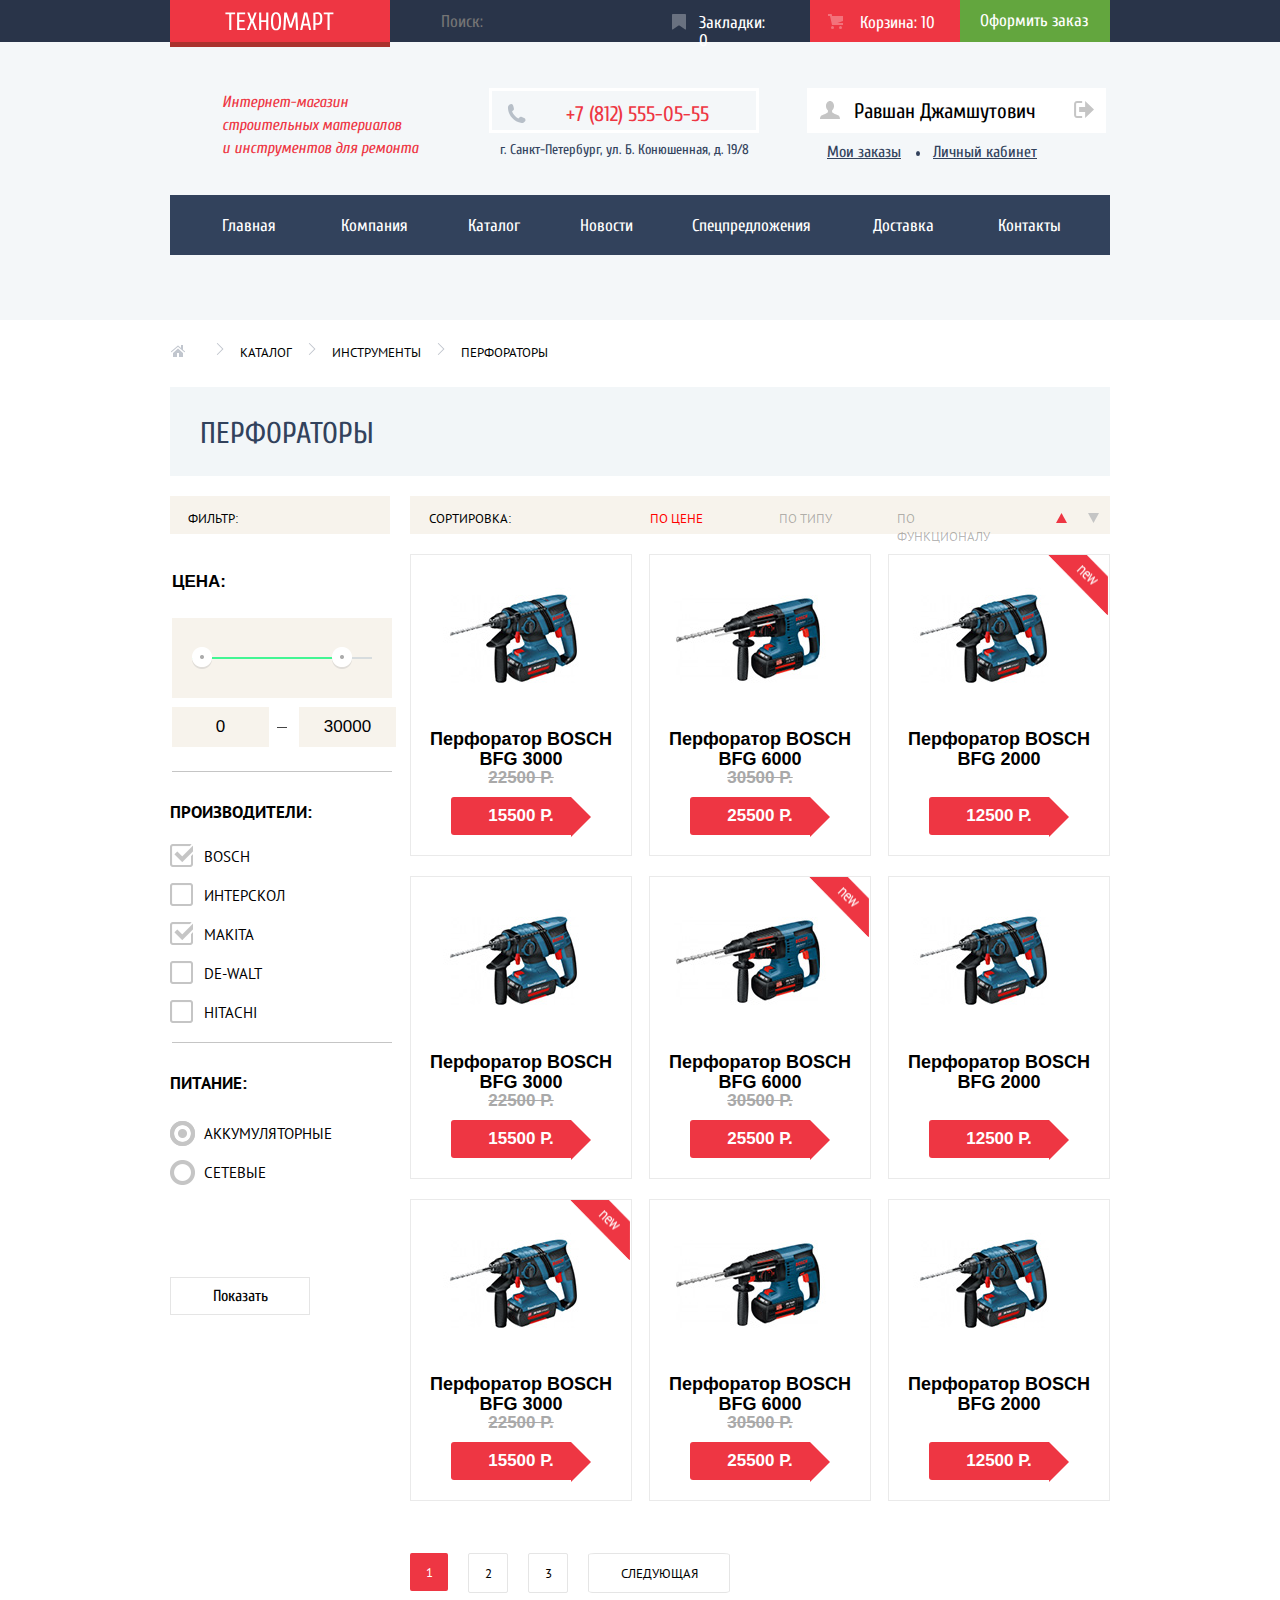
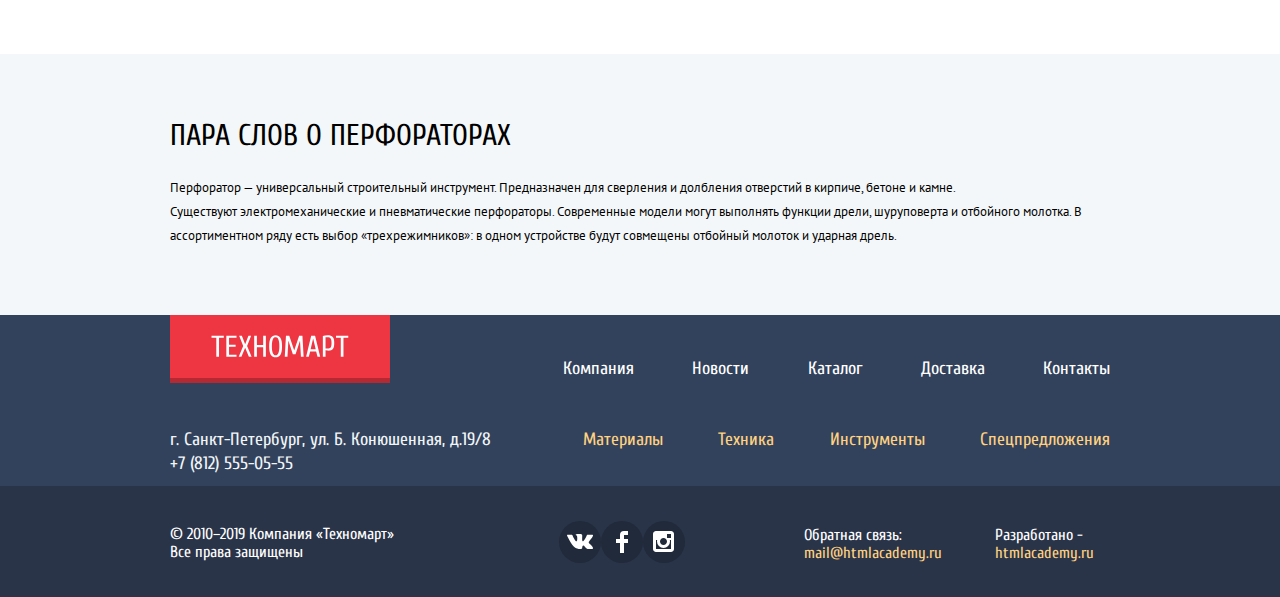
==== catalog.html @ 26d6b2b4 "добавил поп ап индекса и подрлвнял валидацию" ====
<!DOCTYPE html>
<html lang="ru">
  <head>
    <meta charset="utf-8">
    <title>Каталог товаров «Техномарт»</title>
    <link href="https://fonts.googleapis.com/css?family=PT+Sans:400,700&display=swap&subset=cyrillic" rel="stylesheet">
    <link href="https://fonts.googleapis.com/css?family=Cuprum:400,400i,700,700i&display=swap&subset=cyrillic" rel="stylesheet">
    <link href="css/normalize.css" rel="stylesheet">
    <link href="css/style.css" rel="stylesheet">
  </head>
  <body>
    <h1>Каталог перфораторов</h1>
    <header class="header">
      <div class="header-top">
        <div class="container">
          <a class="header-logo">
            <img class="logo-header" src="img/logo.svg" alt="Логотип компании «Техномарт»" width="109" height="19">
          </a>
          <form class="search-form" action="https://echo.htmlacademy.ru" method="POST">
            <div class="search-field">
              <input class="search" type="search" name="search" id="search" placeholder="Поиск:"></input>
            </div>
          </form>
          <a class="bookmark-catalog" href="#">
            <div class="icon-bookmark">
              <svg width="14px" height="16px" viewBox="0 0 14 16" version="1.1" xmlns="http://www.w3.org/2000/svg" xmlns:xlink="http://www.w3.org/1999/xlink">
                <title>icon-bookmark</title>
                <desc>Created with Sketch.</desc>
                <g id="Pages" stroke="none" stroke-width="1" fill="none" fill-rule="evenodd" opacity="0.3">
                    <g id="Index" transform="translate(-637.000000, -12.000000)" fill="#FFFFFF">
                        <g id="top-menu" transform="translate(-40.000000, 0.000000)">
                            <g id="icon-bookmark" transform="translate(677.000000, 12.000000)">
                                <g id="Shape">
                                    <path d="M14,15 C14,15.55 13.632,15.741 13.182,15.426 L7.819,11.661 C7.369,11.346 6.632,11.346 6.182,11.661 L0.818,15.426 C0.368,15.741 0,15.55 0,15 L0,1 C0,0.45 0.45,0 1,0 L13,0 C13.55,0 14,0.45 14,1 L14,15 Z" fill-rule="nonzero"></path>
                                </g>
                            </g>
                        </g>
                    </g>
                </g>
            </svg>
          </div>
          <div class="bookmark-quantity">
            Закладки: 0
          </div>
          </a>
          <a class="cart-catalog" href="#">
              <svg class="cart-catalog-icon" xmlns="http://www.w3.org/2000/svg" width="15" height="15" viewBox="0 0 15 15" fill="white" fill-opacity="0.3">
                <circle cx="4.5" cy="13.5" r="1.5"/>
                <circle cx="12.5" cy="13.5" r="1.5"/>
                <path d="M15 2H4.07l-.422-2H0v2h2.031l1.985 9H15V9H9.441L15 6.951z"/>
              </svg>
            <div class="cart-catalog-quantity">
              Корзина: 10
            </div>
          </a>
          <div class="header-order-button">
            <div class="order">
              <a href="#">
                Оформить заказ
              </a>
            </div>
          </div>
        </div>
      </div>
      <div class="header-middle">
        <div class="container">
          <div class="header-description">
            <p class="description">
              Интернет-магазин<br> 
              строительных материалов<br>
              и инструментов для ремонта
            </p>
            </div>
          <div class="header-phone">
            <div class="header-phone-number">
              <div class="phone-icon">
                  <svg width="19px" height="19px" viewBox="0 0 19 19" version="1.1" xmlns="http://www.w3.org/2000/svg" xmlns:xlink="http://www.w3.org/1999/xlink">
                    <!-- Generator: Sketch 58 (84663) - https://sketch.com -->
                    <title>icon-phone</title>
                    <desc>Created with Sketch.</desc>
                    <g id="Pages" stroke="none" stroke-width="1" fill="none" fill-rule="evenodd">
                        <g id="Index" transform="translate(-465.000000, -101.000000)" fill="#B7BFC8">
                            <g id="top-menu" transform="translate(-40.000000, 0.000000)">
                                <g id="icon-phone" transform="translate(505.000000, 101.000000)">
                                    <g id="Shape">
                                        <path d="M15.572,18.985 L14.631,18.985 C10.502,18.497 7.474,16.577 5.272,14.121 C3.062,11.66 1.318,8.492 0.978,4.228 L0.978,3.084 C1.056,2.31 1.437,1.78 1.876,1.327 C2.425,0.766 3.25,0.044 4.002,0.019 C4.556,0.001 5.502,0.399 5.881,0.918 C6.21,1.364 6.385,2.257 6.537,2.921 C6.691,3.592 7.042,4.564 6.945,5.21 C6.797,6.217 5.458,6.644 5.066,7.376 C6.373,10.511 8.509,12.815 11.359,14.407 C12.074,14.015 12.705,12.835 13.691,12.812 C14.05,12.803 14.509,12.99 14.875,13.098 C15.277,13.219 15.625,13.373 15.979,13.506 C16.575,13.73 17.627,14.027 17.983,14.527 C18.348,15.04 18.553,15.883 18.473,16.406 C18.309,17.447 16.594,18.603 15.572,18.985 Z" fill-rule="nonzero"></path>
                                    </g>
                                </g>
                            </g>
                        </g>
                    </g>
                </svg>
              </div>
              <p class="phone-number">
                +7 (812) 555-05-55
              </p>
            </div>
            <p class="header-adress">
              г. Санкт-Петербург, ул. Б. Конюшенная, д. 19/8
            </p>
          </div>
          
          <div class="login-menu">
            <a class="login-user-catalog" href="#">
              <svg class="login-user-icon" xmlns="http://www.w3.org/2000/svg" width="20" height="18" viewBox="0 0 20 18">
                  <path fill="#c5c5c5" d="M17.881 14.166c-2.144-.735-4.256-1.666-5.207-2.39-.657-.501-.77-1.618-.517-2.415 1.118-.903 1.864-2.477 1.864-4.278C14.021 2.276 12.221 0 10 0S5.979 2.276 5.979 5.083c0 1.801.746 3.374 1.863 4.277.253.798.141 1.915-.517 2.416-.95.724-3.063 1.654-5.207 2.39S0 18 0 18h20s.025-3.099-2.119-3.834z"/>
              </svg>
              Равшан Джамшутович
              <svg class="logout-user-icon" xmlns="http://www.w3.org/2000/svg" width="21" height="17" viewBox="0 0 21 17">
                <g fill="#c5c5c5">
                    <path d="M21 8.5L12.125 0v6h-6v5h6v6z"/>
                    <path d="M3.106 13.952V3.048c.018-.376.171-1.057 1.01-1.057h5.027V0H4.116C1.938 0 1.112 1.81 1.087 3.027v10.946C1.112 15.189 1.938 17 4.116 17h5.027v-1.99H4.116c-.839 0-.992-.683-1.01-1.058z"/>
                </g>
              </svg>
            </a>
            <div class="login-cabinet-links-catalog">
              <a class="login-order-catalog" href="#">Мои заказы</a>
              <div class="dot"></div>
              <a class="login-cabinet-catalog" href="#">Личный кабинет</a>
            </div>
          </div>
        </div>
        <div class="container"> 
          <ul class="header-nav">
            <li class="nav-items"><a href="index.html">Главная</a></li>
            <li class="nav-items"><a href="#">Компания</a></li>
            <li class="nav-items"><a href="catalog.html">Каталог</a></li>
            <li class="nav-items"><a href="#">Новости</a></li>
            <li class="nav-items"><a href="#">Спецпредложения</a></li>
            <li class="nav-items"><a href="#">Доставка</a></li>
            <li class="nav-items"><a href="#">Контакты</a></li>
          </ul>
        </div>
      </div>
    </div>
  </header>


    <main>
      <ul class="container block1">
        <li>
          <a href="index.html">
            <svg class="icon-home" xmlns="http://www.w3.org/2000/svg" width="15" height="12" viewBox="0 0 15 12">
              <g fill="#C1C6CE">
                <path d="M3 8v4h4V8h2v4h4V8L8 3.516z"/>
                <path d="M14.831 6.365L13 4.751V0h-2v2.987L8.332.635c-.02-.017-.043-.023-.064-.037a.465.465 0 0 0-.08-.047.551.551 0 0 0-.095-.024C8.062.521 8.032.515 8 .515c-.031 0-.061.006-.092.012a.46.46 0 0 0-.095.025c-.028.011-.053.029-.08.046-.021.014-.045.02-.064.037l-6.498 5.73a.501.501 0 0 0 .33.875.497.497 0 0 0 .331-.125L8 1.677l6.169 5.438a.501.501 0 0 0 .662-.75z"/>
              </g>
            </svg>
          </a>
        </li>
        <svg class="icon-right-small" xmlns="http://www.w3.org/2000/svg" width="8" height="12" viewBox="0 0 8 12">
          <path fill="#C1C6CE" d="M7.237 5.642L1.729.133a.506.506 0 1 0-.716.716L6.163 6l-5.151 5.15a.507.507 0 0 0 .716.717l5.509-5.509a.504.504 0 0 0 0-.716z"/>
        </svg>
        <li><a href="catalog">Каталог</a></li>
        <svg class="icon-right-small" xmlns="http://www.w3.org/2000/svg" width="8" height="12" viewBox="0 0 8 12">
          <path fill="#C1C6CE" d="M7.237 5.642L1.729.133a.506.506 0 1 0-.716.716L6.163 6l-5.151 5.15a.507.507 0 0 0 .716.717l5.509-5.509a.504.504 0 0 0 0-.716z"/>
        </svg>
        <li><a href="">Инструменты</a></li>
        <svg class="icon-right-small" xmlns="http://www.w3.org/2000/svg" width="8" height="12" viewBox="0 0 8 12">
          <path fill="#C1C6CE" d="M7.237 5.642L1.729.133a.506.506 0 1 0-.716.716L6.163 6l-5.151 5.15a.507.507 0 0 0 .716.717l5.509-5.509a.504.504 0 0 0 0-.716z"/>
        </svg>
        <li><a href="">Перфораторы<a></a></li>
      </ul>

    <header class="catalog-title container">
      <h2>Перфораторы</h2>
    </header> 
    <div class="container">
      <div class="catalof-left-column">
      <div class="filter">
        <p class="filter-title">Фильтр:</p> 
        <form class="filter" action="https://echo.htmlacademy.ru" method="POST">
        <fieldset class="price">
          <div class="range">
            <div class="range-title">
                Цена:
            </div>
            <div class="range-control">
                <div class='scale'>
                    <div class="bar">
    
                    </div>
                    <div class="range-toggle toggle-min">
    
                    </div>
                    <div class="range-toggle toggle-max">
    
                    </div>
                </div>
            </div>
            <div class="price-control">
                <input class="min-price" type="text" value="0">
                <input class="max-price" type="text" value="30000">
            </div>
        </div>
        </fieldset>
        <div class="devider devider-top"></div>
        <fieldset class="filter-developer">
          <legend>Производители:</legend>
          <ul class="filter-developer-list">
            <li class="filter-developer-items">
              <input class="filter-developer-checkbox visually-hidden" type="checkbox" name="BOSCH" id="BOSCH" checked>
              <label for="BOSCH">BOSCH</label>
            </li>
            <li class="filter-developer-items">
              <input class="filter-developer-checkbox visually-hidden" type="checkbox" id="Интерскол" name="Интерскол">
              <label for="Интерскол">Интерскол</label>
            </li>
            <li class="filter-developer-items">
              <input class="filter-developer-checkbox visually-hidden" type="checkbox" name="Makita" id="Makita" checked>
              <label for="Makita">Makita</label>
            </li>
            <li class="filter-developer-items">
              <input class="filter-developer-checkbox visually-hidden" type="checkbox" name="De-Walt" id="De-Walt">
              <label for="De-Walt">De-Walt</label>
            </li>
            <li class="filter-developer-items">
              <input class="filter-developer-checkbox visually-hidden" type="checkbox" name="Hitachi" id="Hitachi">
              <label for="Hitachi">Hitachi</label>
            </li>
          </ul>
        </fieldset>
        <div class="devider devider-bot"></div>
        <fieldset class="filter-power">
          <legend>Питание:</legend>
          <ul class="filter-power-list">
            <li class="filter-power-items">
              <input class="filter-power-radio visually-hidden" type="radio" name="power-type" id="Аккумуляторные" checked>
              <label for="Аккумуляторные">Аккумуляторные</label>
            </li>
            <li class="filter-power-items">
              <input class="filter-power-radio visually-hidden" type="radio" name="Сетевые" id="Сетевые">
              <label for="Сетевые">Сетевые</label>
            </li>
          </ul>
        </fieldset>
        <button type="submit">Показать</button>
        </form>
      </div>
    </div>
    <div class="catalog-right-column">
        <div class="catalog-sort"> <!--Контейнер-->

          <p class="catalog-sort-header">Сортировка:</p>

            <a class="sort-on-price" href="#">По цене</a>
            <a class="sort-on-type" href="#">По типу</a>
            <a class="sort-on-func" href="#">По функционалу</a>
            <a class="sort-up" href="#">
              <svg xmlns="http://www.w3.org/2000/svg" width="11" height="10" viewBox="0 0 11 10">
                <path fill="#ee3643" d="M5.5 0L0 10h11z"/>
              </svg>
            </a>
            <a class="sort-down" href="#">
              <svg xmlns="http://www.w3.org/2000/svg" width="11" height="10" viewBox="0 0 11 10">
              <path fill="#c5c5c5" d="M5.5 10L0 0h11"/>
            </svg>
            
            </a>


        </div>
          <div class="popular-catalog">
              <div class="catalog-items">
              <div class="popular-catalog-item-catalog-page">
                <div class="popular-catalog-button">
                  <a class="popular-catalog-buy" href="#"></a>
                  <a class="popular-catalog-bookmark" href=""></a>
                </div>
                <div class="popular-catalog-image">
                  <img src="img/bosch_bfg_3000.jpg" width="218" height="170" alt="Перфоратор BOSCH BFG 9000">
                </div>
                <div class="popular-catalog-title">Перфоратор BOSCH BFG 3000</div>
                <div class="popular-catalog-old-price">22500 Р.</div>
                <div class="popular-catalog-new-price">15500 Р.</div>
              </div>
              <div class="popular-catalog-item-catalog-page">
                <div class="popular-catalog-button">
                  <a class="popular-catalog-buy" href="#"></a>
                  <a class="popular-catalog-bookmark" href=""></a>
                </div>
                <div class="popular-catalog-image">
                  <img src="img/bosch_bfg_6000.jpg" width="218" height="170" alt="Перфоратор BOSCH BFG 9000">
                </div>
                <div class="popular-catalog-title">Перфоратор BOSCH BFG 6000</div>
                <div class="popular-catalog-old-price">30500 Р.</div>
                <div class="popular-catalog-new-price">25500 Р.</div>
              </div>
              <div class="popular-catalog-item-last-of-list">
                <img class="flag-catalog" src="img/flag_new.png" width="60" height="60" alt="Флажок ноинки товаров">
                <div class="popular-catalog-button">
                  <a class="popular-catalog-buy" href="#"></a>
                  <a class="popular-catalog-bookmark" href=""></a>
                </div>
                <div class="popular-catalog-image">
                  <img src="img/bosch_bfg_2000.jpg" width="218" height="170" alt="Перфоратор BOSCH BFG 9000">
                </div>
                <div class="popular-catalog-title">Перфоратор BOSCH BFG 2000</div>
                <div class="popular-catalog-old-price hidden-price">30500 Р.</div>
                <div class="popular-catalog-new-price">12500 Р.</div>
              </div>
              <div class="popular-catalog-item-catalog-page">
                  <div class="popular-catalog-button">
                    <a class="popular-catalog-buy" href="#"></a>
                    <a class="popular-catalog-bookmark" href=""></a>
                  </div>
                  <div class="popular-catalog-image">
                    <img src="img/bosch_bfg_3000.jpg" width="218" height="170" alt="Перфоратор BOSCH BFG 9000">
                  </div>
                  <div class="popular-catalog-title">Перфоратор BOSCH BFG 3000</div>
                  <div class="popular-catalog-old-price">22500 Р.</div>
                  <div class="popular-catalog-new-price">15500 Р.</div>
                </div>
                <div class="popular-catalog-item-catalog-page">
                  <img class="flag-catalog" src="img/flag_new.png" width="60" height="60" alt="Флажок ноинки товаров">
                  <div class="popular-catalog-button">
                    <a class="popular-catalog-buy" href="#"></a>
                    <a class="popular-catalog-bookmark" href=""></a>
                  </div>
                  <div class="popular-catalog-image">
                    <img src="img/bosch_bfg_6000.jpg" width="218" height="170" alt="Перфоратор BOSCH BFG 9000">
                  </div>
                  <div class="popular-catalog-title">Перфоратор BOSCH BFG 6000</div>
                  <div class="popular-catalog-old-price">30500 Р.</div>
                  <div class="popular-catalog-new-price">25500 Р.</div>
                </div>
                <div class="popular-catalog-item-last-of-list">
                  <div class="popular-catalog-button">
                    <a class="popular-catalog-buy" href="#"></a>
                    <a class="popular-catalog-bookmark" href=""></a>
                  </div>
                  <div class="popular-catalog-image">
                    <img src="img/bosch_bfg_2000.jpg" width="218" height="170" alt="Перфоратор BOSCH BFG 9000">
                  </div>
                  <div class="popular-catalog-title">Перфоратор BOSCH BFG 2000</div>
                  <div class="popular-catalog-old-price hidden-price">30500 Р.</div>
                  <div class="popular-catalog-new-price">12500 Р.</div>
                </div>
                <div class="popular-catalog-item-catalog-page">
                    <img class="flag-catalog" src="img/flag_new.png" width="60" height="60" alt="Флажок ноинки товаров">
                    <div class="popular-catalog-button">
                      <a class="popular-catalog-buy" href="#"></a>
                      <a class="popular-catalog-bookmark" href=""></a>
                    </div>
                    <div class="popular-catalog-image">
                      <img src="img/bosch_bfg_3000.jpg" width="218" height="170" alt="Перфоратор BOSCH BFG 9000">
                    </div>
                    <div class="popular-catalog-title">Перфоратор BOSCH BFG 3000</div>
                    <div class="popular-catalog-old-price">22500 Р.</div>
                    <div class="popular-catalog-new-price">15500 Р.</div>
                  </div>
                  <div class="popular-catalog-item-catalog-page">
                    <div class="popular-catalog-button">
                      <a class="popular-catalog-buy" href="#"></a>
                      <a class="popular-catalog-bookmark" href=""></a>
                    </div>
                    <div class="popular-catalog-image">
                      <img src="img/bosch_bfg_6000.jpg" width="218" height="170" alt="Перфоратор BOSCH BFG 9000">
                    </div>
                    <div class="popular-catalog-title">Перфоратор BOSCH BFG 6000</div>
                    <div class="popular-catalog-old-price">30500 Р.</div>
                    <div class="popular-catalog-new-price">25500 Р.</div>
                  </div>
                  <div class="popular-catalog-item-last-of-list">
                    <div class="popular-catalog-button">
                      <a class="popular-catalog-buy" href="#"></a>
                      <a class="popular-catalog-bookmark" href=""></a>
                    </div>
                    <div class="popular-catalog-image">
                      <img src="img/bosch_bfg_2000.jpg" width="218" height="170" alt="Перфоратор BOSCH BFG 9000">
                    </div>
                    <div class="popular-catalog-title">Перфоратор BOSCH BFG 2000</div>
                    <div class="popular-catalog-old-price hidden-price">30500 Р.</div>
                    <div class="popular-catalog-new-price">12500 Р.</div>
                  </div>
            </div>
          </div>
            <div class="pages container">
              <ul class="pages-list">
                <li class="page-1"><a href="#">1</a></li>
                <li class="page-2"><a href="#">2</a></li>
                <li class="page-3"><a href="#">3</a></li>
                <li class="next-page"><a href="#">Следующая</a></li>
            </ul>
            </div>
        </div>
      </div>
      <section class="about-product">
        <div class="container"> <!--Центровщик-->
          <div>
          <h2>Пара слов о перфораторах</h2> 
          <p>
            Перфоратор — универсальный строительный инструмент. Предназначен для сверления и долбления отверстий в кирпиче, бетоне и камне.<br>
            Существуют электромеханические и пневматические перфораторы. Современные модели могут выполнять функции дрели, шуруповерта и отбойного молотка. В<br> 
            ассортиментном ряду есть выбор «трехрежимников»: в одном устройстве будут совмещены отбойный молоток и ударная дрель.
          </p>
          </div>
        </div>
      </section>
    </main>
    <footer>
        <div class="footer-bot"> <!--Блок footer-top-->
          <div class="container">
            <a class="footer-logo">
              <img class="footer-logo-text" src="img/logo.svg" alt="Логотип компании «Техномарт»" width="138" height="23">
            </a>
          <ul class="footer-bot-navigation">
            <li><a href="#">Компания</a></li>
            <li><a href="#">Новости</a></li>
            <li><a href="catalog.html">Каталог</a></li>
            <li><a href="#">Доставка</a></li>
            <li><a href="#">Контакты</a></li>
          </ul>
          </div>
          <div class="footer-middle"> <!--Вторая линия флексбоксов-->
            <div class="container">
            <p class="footer-middle-adress">
              г. Санкт-Петербург, ул. Б. Конюшенная, д.19/8<br>
              +7 (812) 555-05-55
            </p>
            <ul class="footer-middle-navigation">
              <li><a href="#">Материалы</a></li>
              <li><a href="#">Техника</a></li>
              <li><a href="#">Инструменты</a></li>
              <li><a href="#">Спецпредложения</a></li>
            </ul>
          </div>
        </div>
        </div>
        <div class="footer-bottom"> <!--Блок footer-bot-->
          <div class="container">
          <p class="footer-bottom-text">
            © 2010–2019 Компания «Техномарт»<br>
            Все права защищены
          </p>
          <ul class="footer-bottom-social">
            <li class="bg-icon"><a href="#">
              <svg class="vkontakte" xmlns="http://www.w3.org/2000/svg" width="26" height="15" viewBox="0 0 26 15">
                <path fill="#FFF" d="M16.138 11.51c.956-.309 2.18 2.04 3.483 2.939.978.681 1.727.534 1.727.534l3.473-.05s1.815-.112.957-1.554c-.071-.12-.503-1.069-2.585-3.022-2.177-2.043-1.882-1.712.739-5.244 1.597-2.153 2.236-3.468 2.036-4.028-.192-.539-1.365-.399-1.365-.399L20.69.713c-.381.001-.704.119-.851.515-.003.004-.621 1.666-1.445 3.079-1.741 2.989-2.436 3.148-2.724 2.961-.661-.433-.494-1.737-.494-2.664 0-2.897.432-4.105-.846-4.417-.427-.104-.739-.172-1.828-.182-1.392-.021-2.574 0-3.244.329-.445.223-.786.712-.579.74.26.035.843.16 1.155.586.401.552.389 1.789.389 1.789s.229 3.411-.54 3.834c-.528.29-1.25-.302-2.803-3.016-.793-1.388-1.392-2.922-1.392-2.922s-.116-.285-.326-.441c-.25-.185-.6-.244-.6-.244L.848.684S.29.7.085.946c-.182.218-.015.668-.015.668s2.909 6.881 6.203 10.347c3.02 3.182 6.452 2.971 6.452 2.971h1.555s.469-.054.709-.312c.224-.24.214-.691.214-.691s-.031-2.109.935-2.419z"/>
              </svg>
            </a></li>
            <li class="bg-icon"><a href="#">
              <svg class="facebook" xmlns="http://www.w3.org/2000/svg" width="12" height="22" viewBox="0 0 12 22">
                <path fill="#FFF" d="M12 4V0H8a4 4 0 0 0-4 4v4H0v4h4v10h4V12h4V8H8V4h4z"/>
              </svg>
            </a></li>
            <li class="bg-icon"><a href="#">
              <svg class="instagram" xmlns="http://www.w3.org/2000/svg" width="21" height="21" viewBox="0 0 21 21">
                <path fill="#FFF" d="M18 0H3C1.35 0 0 1.35 0 3v15c0 1.65 1.35 3 3 3h15c1.65 0 3-1.35 3-3V3c0-1.65-1.35-3-3-3zm-7.5 7c1.93 0 3.5 1.57 3.5 3.5S12.43 14 10.5 14 7 12.43 7 10.5 8.57 7 10.5 7zM18 18H3V9h1.181A6.504 6.504 0 0 0 4 10.5a6.5 6.5 0 1 0 13 0 6.45 6.45 0 0 0-.181-1.5H18v9zm0-11h-4V3h4v4z"/>
              </svg>
            </a></li>
          </ul>
          <p class="footer-bottom-feedback">
            Обратная связь:<br>
            <a href="#">mail@htmlacademy.ru</a>
          </p>
          <p class="footer-bottom-developer">
            Разработано - <br>
            <a href="http://htmlacademy.ru">htmlacademy.ru</a>
          </p>
          </div>
        </div>
      </footer>
  </body>
</html>
---- css/style.css ----
body {
    margin: 0;
    padding: 0;

    font-family: "Cuprum", sans-serif;
    font-weight: normal;
    background-color: white;
    background-repeat: no-repeat;
}

body h1 {
    display: none;
}
a {
    color: white;
    text-decoration: none;
}
/* Стилизация верхней части хедера */
.header {
    height: 320px;
    background-color: #f4f7f9;
}
.header-top {
    color: white;
    height: 42px;
}

.header-top,
.search {
    background-color: #293449;
    color: white;
    font-size: 17px;
    line-height: 18px;
    text-align: left;
    
}
.search-form {
    display: flex;
    width: 270px;
}
.icon-search {
    padding-top: 12px;
    padding-left: 17px;
    padding-right: 15px;
}
.search-field {
    display: flex;
    border: none;
    height: 42px;
    padding: 0;
}
.search {
    border: none;
    height: 42px;
    position: absolute;
    margin-left: 49px;
}
.search-icon {
    position: relative;
    margin-top: 12px;
    margin-left: 17px;
}
.bookmark {
    text-decoration: none;
    color: white;
    display: flex;
    margin-top: 12px;
    margin-left: 17px;
    margin-right: 46px;
}
.bookmark-quantity {
    padding-left: 13px;
}
.bookmark-catalog {
    display: flex;
    margin-top: 14px;
    margin-left: 13px;
    margin-right: 32px;
}
.cart {
    display: flex;
    padding-top: 12px;
    padding-right: 29px;

}
.cart-quantity {
    padding-left: 17px;
}
.cart-catalog {
    display: flex;
    background: #ee3643;
    width: 150px;
    height: 42px;
}
.cart-catalog-icon {
    padding-top: 14px;
    padding-left: 18px;
}
.cart-catalog-quantity {
    padding-top: 14px;
    padding-left: 17px;
}
.container {
    display: flex;
    margin: 0 auto;
    width: 940px;
    padding: 0;
}
.container1 {
    display: flex;
    justify-content: space-between;
    margin: 0 auto;
    width: 940px;
    padding: 0;
    flex-wrap: wrap;
}
.header-logo {
    width: 220px;
    height: 42px;
    background-color: #EE3643;
    box-shadow:  0px 5px 0 0 rgba(170, 50, 46, 1);
}
.logo-header {
    padding-top: 12px;
    margin-left: 55px;
}
.header-logo:hover {
    background-color: #ca2c37;
}
.header-logo:focus {
    background-color: #ba2732;
}
.header-order-button {
    width: 150px;
    height: 42px;
    background-color: #63a63e;
    color: white;
}
.order {
    padding-top: 12px;
    padding-left: 20px;
}
.header-order-button p {
    margin-left: 22px;
}
.header-order-button:hover {
    background-color: #5fbb2d;
}
.header-order-button:focus {
    background-color: #518534;
    color: rgba(255, 255, 255, 0.5);
}
.search:focus {
    background-color: white;
    color: black;
    font-size: 17px;
    line-height: 18px;
    text-align: left;
}
/* Стилизация средней части хедера*/

.header-middle {
    background-color: #f4f7f9;
}
.header-description {
    width: 196px;
    height: 60px;
    color: #EE3643;
    font-size: 16px;
    line-height: 23px;
    font-style: italic;
    text-align: left;
    padding-left: 52px;
    padding-top: 49px;
    padding-bottom: 44px;
    padding-right: 71px;
    margin: 0;
}
.description {
    margin: 0;
}
.header-phone {
    display: flex;
    padding: 0;
    margin: 0;
    flex-direction: column;
    width: 270px;
}
.header-phone-number {
    color: #EE3643;
    font-size: 21px;
    line-height: 21px;
    text-align: left;
    display: flex;
    border: 3px solid white;
    height: 39px;
    margin-top: 46px;
}
.phone-icon {
    padding: 13px 40px 13px 15px;
}
.phone-number {
    margin: 0;
    padding-top: 13px;
}
.header-adress {
    color: #32425c;
    font-size: 14px;
    line-height: 14px;
    text-align: center;
    margin: 0;
    padding-top: 10px;
}
.login {
    display: flex;
    width: 121px;
    height: 45px;
    background-color: white;
    margin-top: 46px;
    margin-left: 69px;
}
.login a {
    color: black;
    font-size: 21px;
    line-height: 21px;
}
.login a:hover {
    color: #EE3643;
}
.login a:focus {
    color:rgba(0, 0, 0, 0.3);
}
.login-button {
    display: flex;
    padding-top: 14px;
}
.login-icon {
    margin-left: 14px;
    margin-right: 14px;
}
.register {
    display: flex;
    width: 150px;
    color: black;
    font-size: 21px;
    line-height: 1;
    height: 45px;
    background-color: white;
    margin-top: 46px;
    margin-left: 10px;
}
.register a:hover {
    color: #EE3643;
}
.register a:focus {
    color:rgba(0, 0, 0, 0.3);
}
.register a {
    color: black;
    font-size: 21px;
    line-height: 21px;
}
.register-button {
    padding: 14px 25px 11px 25px;
}

.login-menu-catalog a {
    color: black;
    font-size: 21px;
    line-height: 21px;
}
.login-user-catalog {
    display: flex;
    width: 286px;
    height: 32px;
    color: black;
    font-size: 21px;
    line-height: 21px;
    background: white;
    padding-top: 13px;
    padding-left: 13px;
    margin-top: 46px;
    margin-left: 48px;
}
.login-user-icon {
    padding-right: 14px;
}
.logout-user-icon {
    margin-left: 37px;
}
.login-cabinet-links-catalog {
    display: flex;
    margin-top: 10px;
    margin-left: 68px;
}
.dot {
    width: 4px;
    height: 5px;
    background-color: #32425c;
    border-radius: 50%;
    margin-top: 8px;
    margin-left: 15px;
    margin-right: 13px;
}
.login-order-catalog {
    font-size: 16px;
    line-height: 18px;
    color: #32425c;
    text-decoration: underline;
}
.login-cabinet-catalog {
    font-size: 16px;
    line-height: 18px;
    color: #32425c;
    text-decoration: underline;
}

/*Стилизация блока популярные продукты*/
.main-top {
    display: flex;
    margin: 0 auto;
    width: 940px;
    margin-top: 59px;
}
.main-blocks {
    display: flex;
    flex-wrap: wrap;
}
.material {
    display: flex;
    flex-direction: column;
    background-color: #ffbf47;
    color: white;
    width: 300px;
    height: 123px;
}
.material-header {
    font-weight: bold;
    font-size: 24px;
    line-height: 30px;
    margin-top: 21px;
    margin-left: 23px;
}
.material-icon {
    position: absolute;
    margin-left: 213px;
    margin-top: 31px;

}
.material-link {
    font-size: 14px;
    line-height: 18px;
    font-weight: normal;
    text-transform: uppercase;
    background-color: rgba(0, 0, 0, 0.1);
    width: 111px;
    height: 25px;
    display: block;
    padding-top: 12px;
    padding-left: 24px;
    margin-top: -15px;
    margin-left: 23px;
}
.flag-material {
    position: absolute;
    margin-left: 240px;
}
.popular-product-button {
    width: 253px;
    height: 38px;
    background-color: #ee3643;
    margin-top: 25px;
    margin-left: 373px;
}
.popular-product-item {
    margin-top: 14px;
    margin-left: 55px;
}
/*Стилизация навигационного меню*/
nav ul {
    padding: 0;
    margin: 0;
}
.header-nav {
    display: flex;
    list-style: none;
    background-color: #32425c;
    font-size: 17px;
    line-height: 17px;
    font-weight: normal;
    text-align: left;
    height: 60px;
    padding: 0;
    margin: 0;
    width: 940px;
}
.header-nav a {
    color: white;
    font-size: 17px;;
}
.header-nav li {
    padding-top: 22px
}
.header-nav a:hover {
    background-color: #293449;
}
.header-nav a:focus {
    background-color: #1d2739;
    color: rgba(255, 255, 255, 0.5);
}
.nav-items:first-child {
    padding-left: 52px;
}
.nav-items:nth-child(2) {
    padding-left: 65px;
}
.nav-items:nth-child(3) {
    padding-left: 60px;
}
.nav-items:nth-child(4) {
    padding-left: 60px;
}
.nav-items:nth-child(5) {
    padding-left: 59px;
}
.nav-items:nth-child(6) {
    padding-left: 62px;
}
.nav-items:nth-child(7) {
    padding-left: 64px;
    padding-right: 55px;
}
/*Стилизация блоков и слайдера*/

.main-blocks-container {
    display: flex;
    width: 80%;
    margin: 0 auto;
    justify-content: space-between;
}

.instrument {
    display: flex;
    flex-direction: column;
    background-color: #3bbce3;
    color: white;
    width: 300px;
    height: 123px;
    margin-right: 20px;
    margin-left: 20px;
}

.instrument-header {
    font-weight: bold;
    font-size: 24px;
    line-height: 30px;
    margin: 0;
    padding: 0;
    margin-top: 23px;
    margin-left: 26px;
}
.instrument-icon {
    position: absolute;
    margin-left: 197px;
    margin-top: 31px;
}
.instrument-link {
    font-size: 14px;
    line-height: 18px;
    font-weight: normal;
    text-transform: uppercase;
    background-color: rgba(0, 0, 0, 0.1);
    padding: 0;
    margin: 0;
    margin-top: 8px;
    margin-left: 25px;
    width: 111px;
    height: 28px;
    padding-top: 10px;
    padding-left: 24px;
}

.main-top-slider {
    position: absolute;
    width: 620px;
    height: 266px;
    margin-top: 143px;
}
.slider-top-list {
    padding: 0;
    margin: 0;
    list-style: none;
}
.slider-top-control {
    position: absolute;
    left: 50%;
    top: 232px;
}
.slider-top-item h4 {
    max-width: 620px;
    height: 30px;
    font-family: Cuprum, sans-serif;
    font-size: 36px;
    font-weight: bold;
    font-stretch: normal;
    font-style: normal;
    line-height: 36px;
    text-transform: uppercase;
    letter-spacing: normal;
    text-align: left;
    color: white;
    padding: 0;
    margin: 0;
    margin-bottom: 8px;
    padding-top: 24px;
    padding-left: 27px;
}
.slider-top-item p {
    max-width: 620px;
    height: 17px;
    font-family: Cuprum;
    font-size: 18px;
    font-weight: normal;
    font-stretch: normal;
    font-style: normal;
    line-height: 24px;
    letter-spacing: normal;
    text-align: left;
    color: white;
    margin: 0;
    padding-top: 8px;
    padding-left: 25px;
}
.slider-top-item {
    height: 266px;
    display: none;
    background: no-repeat url("../img/slaider_back1.jpg") 0 0;
}
.slider-top-item .second {
    display: none;
    background: no-repeat url("../img/slaider_back2.jpg") 0 0;
}
.slider-top-item {
    display: block;
}
.slider-top-item-second h4 {
    max-width: 620px;
    height: 30px;
    font-family: Cuprum, sans-serif;
    font-size: 36px;
    font-weight: bold;
    font-stretch: normal;
    font-style: normal;
    line-height: 36px;
    text-transform: uppercase;
    letter-spacing: normal;
    text-align: left;
    color: white;
    padding: 0;
    margin: 0;
    margin-bottom: 8px;
    padding-top: 24px;
    padding-left: 27px;
}
.slider-top-item-second p {
    max-width: 620px;
    height: 17px;
    font-family: Cuprum;
    font-size: 18px;
    font-weight: normal;
    font-stretch: normal;
    font-style: normal;
    line-height: 24px;
    letter-spacing: normal;
    text-align: left;
    color: white;
    margin: 0;
    padding-top: 8px;
    padding-left: 25px;
}

.slider-top-item-second {
    display: none;
    background: no-repeat url("../img/slaider_back2.jpg") 0 0;
}
.slider-top-item-second {
    display: block;
}
.slider-top-button {
    position: relative;
    width: 156px;
    height: 26px;
    background: #ee3643;
    margin-top: 118px;
    margin-left: 25px;
    display: block;
    padding-top: 12px;
    padding-left: 39px;
    text-transform: uppercase;
}
.icon-left {
    position: absolute;
    margin-top: -140px;
    margin-left: 25px;
    display: block;
}
.icon-right {
    display: block;
    position: absolute;
    margin-left: 580px;
    margin-top: -140px;
}

.slider-top-control i {
    position: relative;
    display: inline-block;
    width: 10px;
    height: 10px;
    border-radius: 50%;
    background: white;
    cursor: pointer;
}
.slider-top-control i::after {
    position: absolute;
    border-radius: 50%;
    content: "";
    width: 6px;
    height: 6px;
    top: 2px;
    left: 2px;
}
.slider-top-control .active::before {
    position: absolute;
    border-radius: 50%;
    content: "";
    width: 6px;
    height: 6px;
    top: 2px;
    left: 2px;
    background: #ee3643;
}
.main-right-blocks {
    display: flex;
    flex-direction: column;
}
.technic {
    display: flex;
    flex-direction: column;
    background-color: #dc91d8;
    color: white;
    width: 300px;
    height: 123px;
}
.technic-header {
    font-weight: bold;
    font-size: 24px;
    line-height: 30px;
    margin: 0;
    padding: 0;
    margin-top: 23px;
    margin-left: 26px;
}
.technic-icon {
    position: absolute;
    margin-left: 191px;
    margin-top: 31px;
}
.technic-link {
    font-size: 14px;
    line-height: 18px;
    font-weight: normal;
    text-transform: uppercase;
    background-color: rgba(0, 0, 0, 0.1);
    padding: 0;
    margin: 0;
    margin-top: 8px;
    margin-left: 25px;
    width: 111px;
    height: 28px;
    padding-top: 10px;
    padding-left: 24px;
}
.sale {
    display: flex;
    flex-direction: column;
    background-color: #8ed78f;
    color: white;
    width: 300px;
    height: 123px;
    margin-top: 20px;

}
.sale-header {
    font-weight: bold;
    font-size: 24px;
    line-height: 30px;
    margin: 0;
    padding: 0;
    margin-top: 23px;
    margin-left: 26px;
}
.sale-icon {
    position: absolute;
    margin-left: 196px;
    margin-top: 26px;
}
.sale-link {
    font-size: 14px;
    line-height: 18px;
    font-weight: normal;
    text-transform: uppercase;
    background-color: rgba(0, 0, 0, 0.1);
    padding: 0;
    margin: 0;
    margin-top: 8px;
    margin-left: 25px;
    width: 111px;
    height: 28px;
    padding-top: 10px;
    padding-left: 24px;
}
.delivery{
    display: flex;
    flex-direction: column;
    background-color: #ffc047;
    color: white;
    width: 300px;
    height: 123px;
    margin-top: 20px;
}
.delivery-header {
    font-weight: bold;
    font-size: 24px;
    line-height: 30px;
    margin: 0;
    padding: 0;
    margin-top: 23px;
    margin-left: 26px;
}
.delivery-icon {
    position: absolute;
    margin-left: 191px;
    margin-top: 32px;
}

.delivery-link {
    font-size: 14px;
    line-height: 18px;
    font-weight: normal;
    text-transform: uppercase;
    background-color: rgba(0, 0, 0, 0.1);
    padding: 0;
    margin: 0;
    margin-top: 8px;
    margin-left: 25px;
    width: 111px;
    height: 28px;
    padding-top: 10px;
    padding-left: 24px;
}

/*Стилизация каталога популярных товаров*/
.popular-catalog {
    display: flex;
}

.popular-catalog-item {
    width: 220px;
    display: inline-block;
    position: relative;
    margin-right: 17px;
    margin-top: 20px;
    border: solid 1px #eaeaea;
}
.flag-catalog  {
    position: absolute;
    margin-left: 159px;
}
.popular-catalog-title {
    font-family: PTSans, sans-serif;
    font-size: 18px;
    font-weight: bold;
    font-stretch: normal;
    font-style: normal;
    line-height: 20px;
    letter-spacing: normal;
    text-align: center;
    color: #000000;
}
.popular-catalog-item .popular-catalog-old-price {
    font-family: PTSans, sans-serif;
    font-size: 17px;
    font-weight: bold;
    font-stretch: normal;
    font-style: normal;
    line-height: 18px;
    letter-spacing: normal;
    text-align: center;
    color: #a9a9a9;
    text-decoration: line-through;
}
.hidden-price {
    visibility: hidden;
}
.popular-catalog-item .popular-catalog-new-price {
    font-family: PTSans, sans-serif;
    font-size: 17px;
    font-weight: bold;
    font-stretch: normal;
    font-style: normal;
    line-height: 18px;
    letter-spacing: normal;
    text-align: center;
    color: white;
    position: relative;
    width: 80px;
    margin: 10px auto;
    margin-bottom: 20px;
    padding: 10px 30px;
    background: #ee3643;
    border-radius: 3px;
}
.popular-catalog-item .popular-catalog-new-price:after {
    content: "";
    
    position: absolute;
    top: 0;
    right: -20px;
    
    width: 0;
    height: 0;
    
    border: 20px solid white;
    border-left-color: #ee3643;
  }
/*Стилизация блока описания компании*/
.main-description {
    color: black;
    text-align: left;
    margin-top: 84px;
}
.left-side-description {
    width: 519px;
    margin-right: 120px;
}
.description-haeader {
    font-size: 30px;
    text-transform: uppercase;
    line-height: 30px;
    margin: 0;
}
.description-article-first {
    width: 519px;
    height: 37px;
    font-family: "PT Sans" sans-serif;
    font-size: 13px;
    line-height: 24px;
    width: 519px;
    margin: 0;
    margin-top: 38px;
}
.description-article-second {
    width: 386px;
    font-family: "PT Sans" sans-serif;
    font-size: 13px;
    line-height: 24px;
    margin: 0;
    margin-top: 36px;
}
.delivery-list {
    list-style-image: url('../img/list-style.png');
    font-size: 18px;
    line-height: 20px;
    margin: 0;
    margin-top: 21px;
    padding-left: 34px;
}
.delivery-list-item {
    padding-left: 11px;
    padding-top: 20px;
}
.delivery-list-item-first {
    padding-left: 11px;
}
.left-side-description-button {
    color: white;
    background-color: #EE3643;
    font-size: 14px;
    text-align: center;
    line-height: 18px;
    text-transform: uppercase;
    margin-top: 36px;
    width: 220px;
    height: 38px;
    margin-bottom: 86px;
}
.left-side-description-button-article {
    display: block;
    padding-top: 12px;
}
.right-side-description-article {
    font-family: "PT Sans" sans-serif;
    font-size: 13px;
    line-height: 24px;
    margin: 0;
    margin-top: 38px;
    margin-bottom: 36px;
}
.right-side-description-button {
    color: white;
    background-color: #EE3643;
    font-size: 14px;
    text-align: center;
    line-height: 18px;
    text-transform: uppercase;
    margin-top: 44px;
    width: 300px;
    height: 38px;
    margin-bottom: 86px;
}
.right-side-description-button-article {
    display: block;
    padding-top: 12px;
}
/*Стилизация футера*/
.footer-logo {
    width: 220px;
    height: 68px;
    box-shadow: inset 0px -5px 0 0 rgba(0, 0, 0, 0.24);
    background-color: #ee3643;
    margin-right: 173px
}
.footer-logo-text {
    margin-top: 20px;
    margin-left: 41px;
    margin-right: 41px;
}
.footer-bot-navigation {
    padding: 0;
    margin: 0;
    display: flex;
    width: 547px;
    justify-content: space-between;
    margin-top: 42px;
}
.footer-middle-adress {
    width: 322px;
    height: 40px;
    margin-right: 91px;
    margin-top: 45px;
}
.footer-middle-navigation {
    padding: 0;
    display: flex;
    width: 527px;
    justify-content: space-between;
    margin-top: 45px;
}
.footer-bot,
.footer-middle {
    color: #f1f5f7;
    background-color: #32425c;
    font-size: 18px;
    text-align: left;
    line-height: 24px;
}
.footer-bottom-text {
    width: 228px;
    height: 33px;
    margin-right: 161px;
    margin-top: 39px;
}
.footer-bottom-social {
    display: flex;
    margin: 0;
    padding: 0;
    margin-right: 119px;
    margin-top: 35px;
}
.bg-icon {
    width: 42px;
    height: 42px;
    background: #212a3a;
    border-radius: 50%;
}
.vkontakte {
    margin: 13px 8px 14px 8px;
}
.facebook {
    margin: 10px 15px 10px 15px;
}
.instagram {
    margin: 10px 11px 11px 10px;
}
.footer-bottom-feedback {
    margin-top: 40px;
    margin-bottom: 35px;
    margin-right: 53px;
}
.footer-bottom-developer {
    margin-top: 40px;
    margin-bottom: 35px;
}
.footer-bot a:hover,
.footer-middle a:hover,
.footer-bottom p a:hover {
    text-decoration: underline;
}
.footer-bot a:focus {
    color: rgba(241, 245, 247, 0.5);
}
.footer-middle a:focus {
    color:rgba(255, 209, 128, 0.5);
}
.footer-bottom p a:focus {
    color: #ee3643;
}
.footer-bot li,
.footer-middle li {
    list-style: none;
}
.footer-middle a {
    color: #ffd180;
}
.footer-bottom-container {
    display: flex;
    width: 80%;
    margin: 0 auto;
    justify-content: space-between;
}
.footer-bottom-container p {
    padding-top: 37px;
    margin: 0;
}
.footer-bottom {
    color: white;
    background-color: #293449;
    font-size: 16px;
    text-align: left;
    line-height: 18px;
}
.footer-bottom li {
    list-style: none;
}
.footer-bottom a {
    color: #ffd180;
}

/*Стилизация каталога*/


/*Стилизация */
.block1 a {
    font-family: "PT Sans", sans-serif;
    font-size: 13px;
    line-height: 18px;
    text-align: left;
    color: black;
    text-transform: uppercase;
}
.block1 li {
    list-style: none;
    margin-top: 23px;
}
.icon-home {
    margin-right: 15px;
}
.icon-right-small {
    margin-top: 23px;
    margin-right: 16px;
    margin-left: 16px;
}
/*Стилизация заголовка каталога*/
.catalog-title {
    height: 89px;
    color: #32425c;
    background-color: #f2f6f8;
    text-transform: uppercase;
    margin-top: 25px;
}
.catalog-title h2 {
    font-size: 30px;
    line-height: 30px;
    margin-top: 32px;
    margin-left: 30px;
    font-weight: normal;
}
.catalog-left-coolumn {
    width: 220px;
    margin-right: 20px;
}
.catalog-right-column {
    width: 700px;
    margin-left: 20px;
    margin-top: 20px;
}

/*Стилизация фильтра товаров*/
.price {
    font-family: "PT Sans", sans-serif;
    font-size: 17px;
    line-height: 18px;
    color: black;
    border: none;
    padding: 0;
    margin-bottom: 25px;
}
.devider {
    width: 220px;
  height: 1px;
  background: #c5c5c5;
  margin-left: 2px;
}
.devider-top {
    margin-top: 41px;

}
.filter {
    width: 220px;
}
.filter-title {
    font-family: "PT Sans", sans-serif;
    font-size: 13px;
    line-height: 18px;
    color: black;
    font-weight: normal;
    background-color: #f7f3ec;
    height: 24px;
    margin-top: 20px;
    padding-top: 14px;
    padding-left: 18px;
    text-transform: uppercase;
}
.filter-developer {
    font-family: "PT Sans", sans-serif;
    text-transform: uppercase;
    color: black;
    font-size: 15px;
    line-height: 20px;
    text-align: left;
    border: none;
    border-top: #f7f3ec;
    margin: 0;
    padding: 0;
    margin-top: 25px;
}
.filter-developer-list {
    list-style: none;
    padding: 0;
    margin: 0;
}
.visually-hidden {
    visibility: hidden;
}
.filter-developer-items {
    margin-bottom: 19px;
    user-select: none;
}
.filter-developer-items label {
    display: block;
    position: relative;
    cursor: pointer;
    padding-left: 34px;
    margin-top: -20px;
}
.filter-developer-checkbox + label::after { 
    content: "";
    position: absolute;

    width: 23px;
    height: 23px;
    top: -3px;
    left: 0px;
    background: url('../img/checkbox-off.png') no-repeat 0 0;

}

.filter-developer-checkbox:checked + label::after {
    content: "";
    position: absolute;

    width: 23px;
    height: 23px;
    top: -3px;
    left: 0px;

    background: url("../img/checkbox-on.png") no-repeat 0 0;
}
.filter-developer legend {
    font-weight: bold;
    font-size: 17px;
    line-height: 30px;
    text-align: left;
    margin-bottom: 20px;
}
.filter-power {
    font-family: "PT Sans", sans-serif;
    text-transform: uppercase;
    color: black;
    font-size: 15px;
    line-height: 20px;
    text-align: left;
    border: none;
    padding: 0;
    margin: 0;
    margin-top: 25px;
}
.filter-power-list {
    padding: 0;
    margin: 0;
    list-style: none;
}
.filter-power-items {
    margin-bottom: 19px;
    user-select: none;
}
.filter-power-items label {
    display: block;
    position: relative;
    cursor: pointer;
    padding-left: 34px;
    margin-top: -20px;
}
.filter-power-radio + label::after { 
    content: "";
    position: absolute;

    width: 25px;
    height: 25px;
    left: 0;
    top: -3px;
    background: url('../img/radio-off.png') no-repeat 0 0;

}
.filter-power-radio:checked + label::before { 
    content: "";
    position: absolute;

    width: 25px;
    height: 25px;
    left: 0;
    top: -3px;
    background: url('../img/radio-on.png') no-repeat 0 0;

}
.filter-power legend {
    font-weight: bold;
    font-size: 17px;
    line-height: 30px;
    text-align: left;
    margin-bottom: 26px;
}
.filter button {
    width: 140px;
    height: 38px;
    background-color: white;
    border: 1px solid #e5e5e5;
    margin-top: 75px;
}

/*Стилизация сортировки товара*/
.popular-catalog-item-catalog-page {
    width: 220px;
    display: inline-block;
    position: relative;
    margin-right: 13px;
    margin-top: 20px;
    border: solid 1px #eaeaea;
}
.popular-catalog-item-last-of-list {
    width: 220px;
    display: inline-block;
    position: relative;
    margin-right: 0px;
    margin-top: 20px;
    border: solid 1px #eaeaea;
}
.popular-catalog-item-catalog-page .flag {
    position: absolute;
    width: 60px;
    height: 60px;
    top: -1px;
    right: -1px;
    text-indent: -1000px;
    overflow: hidden;
    z-index: 20;
}
.popular-catalog-item .flag-new {
    background: url("..img/new-flag.png") no-repeat 0 0;
}
.popular-catalog-title {
    font-family: PTSans, sans-serif;
    font-size: 18px;
    font-weight: bold;
    font-stretch: normal;
    font-style: normal;
    line-height: 20px;
    letter-spacing: normal;
    text-align: center;
    color: #000000;
}
.popular-catalog-item-catalog-page .popular-catalog-old-price {
    font-family: PTSans, sans-serif;
    font-size: 17px;
    font-weight: bold;
    font-stretch: normal;
    font-style: normal;
    line-height: 18px;
    letter-spacing: normal;
    text-align: center;
    color: #a9a9a9;
    text-decoration: line-through;
}
.hidden-price {
    visibility: hidden;
}
.popular-catalog-item-catalog-page .popular-catalog-new-price {
    font-family: PTSans, sans-serif;
    font-size: 17px;
    font-weight: bold;
    font-stretch: normal;
    font-style: normal;
    line-height: 18px;
    letter-spacing: normal;
    text-align: center;
    color: white;
    position: relative;
    width: 80px;
    margin: 10px auto;
    margin-bottom: 20px;
    padding: 10px 30px;
    background: #ee3643;
    border-radius: 3px;
}
.popular-catalog-item-catalog-page .popular-catalog-new-price:after {
    content: "";
    
    position: absolute;
    top: 0;
    right: -20px;
    
    width: 0;
    height: 0;
    
    border: 20px solid white;
    border-left-color: #ee3643;
}
.popular-catalog-item .flag {
    position: absolute;
    width: 60px;
    height: 60px;
    top: -1px;
    right: -1px;
    text-indent: -1000px;
    overflow: hidden;
    z-index: 20;
}
.popular-catalog-item .flag-new {
    background: url("..img/new-flag.png") no-repeat 0 0;
}

.popular-catalog-item-last-of-list .popular-catalog-old-price {
    font-family: PTSans, sans-serif;
    font-size: 17px;
    font-weight: bold;
    font-stretch: normal;
    font-style: normal;
    line-height: 18px;
    letter-spacing: normal;
    text-align: center;
    color: #a9a9a9;
    text-decoration: line-through;
}
.hidden-price {
    visibility: hidden;
}
.popular-catalog-item-last-of-list .popular-catalog-new-price {
    font-family: PTSans, sans-serif;
    font-size: 17px;
    font-weight: bold;
    font-stretch: normal;
    font-style: normal;
    line-height: 18px;
    letter-spacing: normal;
    text-align: center;
    color: white;
    position: relative;
    width: 80px;
    margin: 10px auto;
    margin-bottom: 20px;
    padding: 10px 30px;
    background: #ee3643;
    border-radius: 3px;
}
.popular-catalog-item-last-of-list .popular-catalog-new-price:after {
    content: "";
    
    position: absolute;
    top: 0;
    right: -20px;
    
    width: 0;
    height: 0;
    
    border: 20px solid white;
    border-left-color: #ee3643;
  }
.catalog-sort {
    background-color: #f7f3ec;
    display: flex;
    height: 38px;
}
.catalog-sort-header {
    font-family: "PT Sans", sans-serif;
    font-size: 13px;
    line-height: 18px;
    color: black;
    font-weight: normal;
    margin-top: 14px;
    margin-left: 19px;
    text-transform: uppercase;
}
.catalog-sort a {
    font-family: "PT Sans", sans-serif;
    font-size: 13px;
    line-height: 18px;
    font-weight: normal;
}
.sort-on-price {
    display: flex;
    width: 58px;
    color: red;
    margin-left: 139px;
    text-transform: uppercase;
    margin-top: 14px;
}
.sort-on-type {
    display: flex;
    width: 53px;
    color:rgba(0, 0, 0, 0.3);
    margin-left: 71px;
    text-transform: uppercase;
    margin-top: 14px;
    text-decoration-style: dotted;
    text-decoration-color: #ee3643;
   
}
.sort-on-func {
    display: flex;
    width: 113px;
    color:rgba(0, 0, 0, 0.3);
    margin-left: 65px;
    text-transform: uppercase;
    margin-top: 14px;
    text-decoration: none;
    text-decoration-style: dotted;
    text-decoration-color: #ee3643;
}
.sort-up {
    margin-top: 14px;
    margin-left: 46px;
}
.sort-down {
    margin-top: 14px;
    margin-left: 21px;
}
/*Стилизация каталога товаров*/
.catalog-items-catalog {
    margin-left: 20px;
}
.catalog-items-catalog h4 {
    font-family: "PT Sans", sans-serif;
    font-size: 18px;
    font-weight: bold;
    line-height: 20px;
    color: black;
    text-align: center;
    margin-top: 12px;
    margin-bottom: 0;
}
.catalog-items-catalog ul {
    list-style: none;
    padding: 0;
    margin: 0;
    width: 700px;
    flex-wrap: wrap;
}
.popular-catalog-items-catalog {
    display: flex;
    flex-direction: column;
    width: 220px;
    height: 318px;
    border: solid 1px #eaeaea;
    background-color: white;
    margin-top: 20px;
}
.not-first-items-catalog {
    margin-left: 17px;
}
.catalog-button {
    display: none;
}
.popular-tiems-old-price {
    font-family: "PT Sans", sans-serif;
    font-size: 17px;
    font-weight: bold;
    line-height: 18px;
    color: #999999;
    text-decoration: line-through;
    padding-left: 78px;
    padding-top: 18px;
    margin: 0;
}
.popular-items-price {
    color: white;
    width: 141px;
    height: 38px;
    background: url('../img/item-button.svg') no-repeat 0 0;
    font-family: "PT Sans", sans-serif;
    font-size: 17px;
    font-weight: bold;
    line-height: 18px;
    margin: 0;
    padding: 8px 42px 14px 38px;
    margin-top: 10px;
    margin-bottom: 20px;
    margin-left: 20px;
    margin-right: -3px;
}

.buy-button {
    width: 135px;
    height: 38px;
    box-shadow: inset 0px -3px 0 0 #367315;
    background-color: #63a63e;
    color: white;
    font-size: 14px;
    line-height: 18px;
    text-align: center;
    text-transform: uppercase;
}
.buy-button:hover {
    background-color: #5fbb2d;
}
.buy-button:focus{
    background-color: #518534;
}
.cart-button {
    width: 135px;
    height: 38px;
    border: solid 3px #63a63e;
    background-color: white;
    color: #32425c;
    font-size: 14px;
    line-height: 18px;
    text-align: center;
    text-transform: uppercase;
}
.cart-button:hover {
    border: solid 3px #32425c;
}
.cart-button:focus {
    color: rgba(50, 66, 92, 0.3);
    opacity: 0.3;
    border: solid 3px #32425c;
}
.popular-product {
    margin-top: 53px;
    background-color: #f9f5f0;
}
.popular-product h2 {
    font-size: 30px;
    line-height: 30px;
    color: #32425c;
    font-weight: normal;
    text-transform: uppercase;
    margin-top: 33px;
    margin-left: 30px;
}
.popular-product a {
    font-size: 14px;
    line-height: 18px;
    color: white;
    font-weight: normal;
    background-color: #ee3643;
    text-transform: uppercase;
}
.popular-product-button {
    width: 253px;
    height: 38px;
    background-color: #ee3643;
    margin-top: 25px
}
.popular-developer-button {
    width: 253px;
    height: 38px;
    background-color: #ee3643;
    margin-top: 25px;
    margin-left: 269px;
}   
.popular-developer-item {
    font-family: Cuprum;
  font-size: 14px;
  font-weight: normal;
  line-height: 1.29;
  margin-left: 70px;
  margin-top: 13px;
}
.developers {
    margin-top: 20px;
}
.developer-list {
    margin-top: 20px;
}
.developer-list-items {
    width: 220px;
    height: 145px;
    border: 1px solid #eaeaea;
}
.developers ul {
    list-style: none;
}
.bosch-logo {
    padding-left: 47px;
    padding-top: 53px;
}
.makita-logo {
    padding-left: 48px;
    padding-top: 50px;
}
.dewalt-logo {
    padding-left: 37px;
    padding-top: 48px;
}
.interskol-logo {
    padding-left: 9px;
    padding-top: 21px;
}
.hitachi-logo {
    padding-left: 28px;
    padding-top: 58px;
}
.lg-logo {
    padding-left: 48px;    
    padding-top: 35px;
}
.aeg-logo {
    padding-left: 35px;
    padding-top: 23px;
}
.metabo-logo {
    padding-left: 10px;
    padding-top: 34px;
}
.developer-list li:nth-child(5) {
    margin-top: 20px;
}
.developer-list li:nth-child(6) {
    margin-top: 20px;
}
.developer-list li:nth-child(7) {
    margin-top: 20px;
}
.developer-list li:nth-child(8) {
    margin-top: 20px;
}
.slider-bot {
    background-color: #f4f7f9;
    margin-top: 85px;
}
.slider-header {
    display: flex;
    flex-direction: column;
}
.slider-bot-header {
    font-size: 30px;
    line-height: 30px;
    color: black;
    font-weight: normal;
    text-transform: uppercase;
    padding-top: 68px;
    margin: 0;
}

.slider-bot-header-article {
    width: 398px;
    height: 37px;
    font-family: "PT Sans", sans-serif;
    font-size: 13px;
    line-height: 24px;
    color: black;
    font-weight: normal;
    margin: 0;
    margin-top: 38px;
}
.slider-bot-button ul {
    list-style: none;
}
.slider-bot-list {
    margin: 0;
    padding: 0;
}
.slider-bot-button {
    margin-top: 74px;
}
.slider-bot-button button {
    font-size: 21px;
    line-height: 30px;
    font-weight: bold;
    background-color: #32425c;
    color: white;
    width: 240px;
    height: 61px;
    text-align: left;
}
.slider-bot-button button:hover {
    background-color: white;
    color: #32425c;
}
.slider-bot-slides {
    display: flex;

}
.slide-bot-description {
    width: 275px;
    height: 83px;
    margin: 0;
    padding: 0;
    padding-left: 80px;
    padding-top: 76px;
}
.slider-bot-slides h3 {
    font-size: 36px;
    line-height: 36px;
    color:#32425c;
    font-weight: normal;
    text-transform: uppercase;
    padding: 0;
    margin: 0;
}
.slider-bot-slides p {
    font-family: "PT Sans", sans-serif;
    font-size: 13px;
    line-height: 24px;
    color: black;
    font-weight: normal;
    width: 275px;
    margin-top: 34px;
}
.slide-bot-image {
    margin-top: 97px;
    margin-left: -121px;
}
.pages {
    font-family: "PT Sans", sans-serif;
    font-size: 13px;
    line-height: 18px;
    text-align: left;
    font-weight: normal;
}
.pages-list{
    list-style: none;
    padding: 0;
    margin: 0;
    display: flex;
    margin-top: 52px;
}
.page-1 {
    background-color: #ee3643;
    color: white;
    width: 38px;
    height: 38px;
    border-radius: 5%;
}
.page-1 a {
    margin-left: 16px;
    margin-top: 11px;
    display: block;
}
.page-2 {
    width: 38px;
    height: 38px;
    border: solid 1px #e5e5e5;
    border-radius: 5%;
    background-color: white;
}
.page-2 a {
    color: black;
    margin-left: 16px;
    margin-top: 11px;
    display: block;
}
.page-3 {
    width: 38px;
    height: 38px;
    border: solid 1px #e5e5e5;
    background-color: white;
    border-radius: 5%;
}
.page-3 a {
    color: black;
    margin-left: 16px;
    margin-top: 11px;
    display: block;
}
.next-page {
    width: 140px;
    height: 38px;
    border: solid 1px #e5e5e5;
    background-color: white;
    border-radius: 5%;
}
.next-page a {
    color: black;
    text-transform: uppercase;
    margin-left: 32px;
    margin-top: 11px;
    display: block;
}
.page-1,
.page-2,
.page-3 {
    margin-right: 20px;
}
.pop-up {
    display: none;
}
/*Стилизация информационного блока*/
.about-product {
    margin-top: 61px;
    background-color: #f4f7f9;
    height: 261px;
}
.about-product h2 {
    font-size: 30px;
    font-weight:normal;
    line-height: 30px;
    color: black;
    text-align: inherit;
    text-transform: uppercase;
    margin-top: 67px;
}
.about-product p {
    font-family: "PT Sans", sans-serif;
    font-size: 13px;
    line-height: 24px;
    color: black;
    font-weight: normal;
}

.add-to-cart {
    display: flex;
    flex-direction: column;
    width: 620px;
    height: 282px;
    box-align: 0px 20px 40px 0 rgba(41, 52, 73, 0.75);
    margin: 0 auto;
}
.red-line {
    width: 620px;
    height: 7px;
    background-color: #ee3643;
}
.add-to-cart-close {
    position: relative;
    top: 9px;
    left: 600px;
}
.modal-icon-add-to-cart {
    position: relative;
    top: 18px;
    left: 81px;
}
.add-to-cart-article {
    margin: 0;
    padding: 0;
    font-family: Cuprum;
    font-size: 30px;
    font-weight: normal;
    font-stretch: normal;
    font-style: normal;
    line-height: 30px;
    letter-spacing: normal;
    text-align: center;
    color: #000000;
    position: relative;
    top: -25px;
    left: 32px;
}
.add-to-cart-button-back {
    width: 620px;
    height: 112px;
    background-color: #f1f1f1;
}
.make-order {
    display: flex;
    position: relative;
    width: 169px;
    height: 24px;
    background-color: #ee3643;
    top: 37px;
    left: 80px;
    font-family: Cuprum;
    font-size: 14px;
    font-weight: normal;
    font-stretch: normal;
    font-style: normal;
    line-height: 18px;
    letter-spacing: normal;
    text-align: center;
    text-transform: uppercase;
    padding-top: 14px;
    padding-left: 59px;
}
.continue-shopping {
    width: 184px;
    height: 24px;
    display: flex;
    position: relative;
    background-color: white;
    top: 0px;
    left: 330px;
    font-family: Cuprum;
    font-size: 14px;
    font-weight: normal;
    font-stretch: normal;
    font-style: normal;
    line-height: 18px;
    letter-spacing: normal;
    text-align: center;
    text-transform: uppercase;
    color: black;
    padding-top: 14px;
    padding-left: 44px;
}


.range {
    width: 220px;
    height: 163px;
    background: white;
    font-family: PTSans, sans-serif;
    font-size: 17px;
    font-weight: normal;
    font-stretch: normal;
    font-style: normal;
    line-height: 1.06;
    letter-spacing: normal;
    color: #000000;
}
.range-title {
    font-family: PTSans, sans-serif;
    font-size: 17px;
    font-weight: bold;
    font-stretch: normal;
    font-style: normal;
    line-height: 1.76;
    letter-spacing: normal;
    text-align: left;
    text-transform: uppercase;
    margin-top: 20px;
}
.price-control {
    display: flex;
}
    

.price-control::after {
    content: "";
    position: absolute;
    width: 10px;
    height: 1px;
    background: #444444;
    margin-top: 20px;
    margin-left: 105px;
}
.price-control input {
    width: 93px;
  height: 38px;
  background-color: #f7f3ec;
  border: none;
  text-align: center;
}
.price-control input:first-child {
    margin-right: 30px;
}
.range-control {
    position: relative;
    width: 200px;
    height: 41px;
  background-color: #f7f3ec;
  margin-top: 21px;
  margin-bottom: 9px;
  padding-top: 39px;
    padding-left: 20px;
}

.range-control .scale {
    width: 180px;
  height: 2px;
  background-color: #d7dcde;

}
.range-control .bar {
    width: 152px;
  height: 2px;
  background-color: #42f593;
}
.range-toggle {
    position: absolute;
    width: 22px;
    height: 22px;
    background: url("../img/filter-button.png") no-repeat 0 0;
    cursor: pointer;
    top: 29px;
}
.range-toggle.toggle-max {
    left: 160px;
}
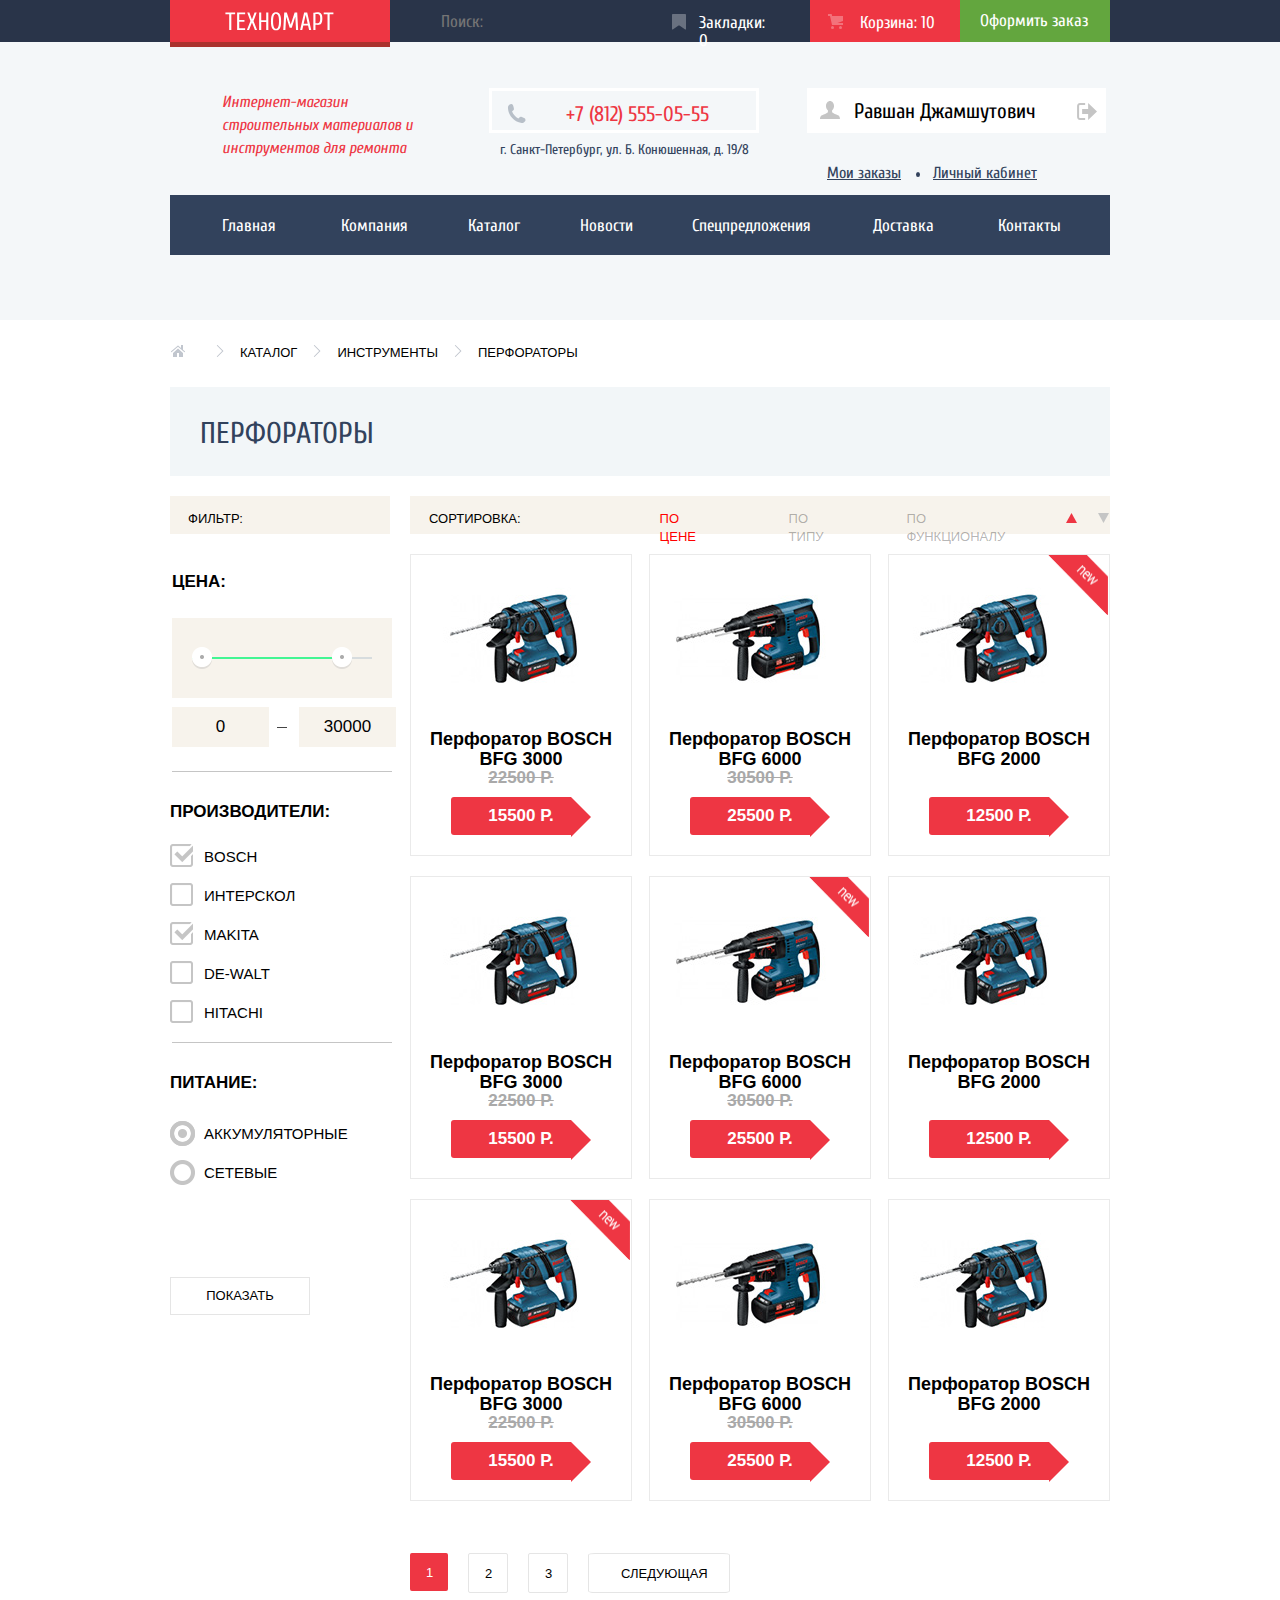
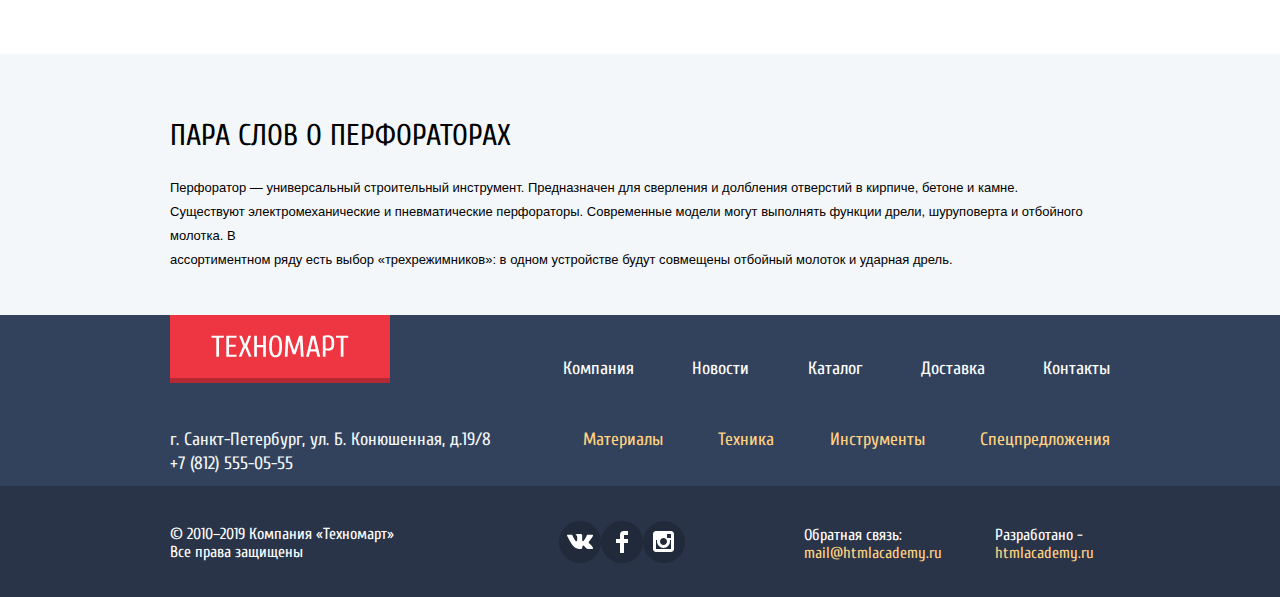
==== commit 468e16b2: "Правки согласно критериям" ====
--- a/catalog.html
+++ b/catalog.html
@@ -3,8 +3,7 @@
   <head>
     <meta charset="utf-8">
     <title>Каталог товаров «Техномарт»</title>
-    <link href="https://fonts.googleapis.com/css?family=PT+Sans:400,700&display=swap&subset=cyrillic" rel="stylesheet">
-    <link href="https://fonts.googleapis.com/css?family=Cuprum:400,400i,700,700i&display=swap&subset=cyrillic" rel="stylesheet">
+    <link href="https://fonts.googleapis.com/css?family=Cuprum:400,400i,700,700i/PT+Sans:400,400i,700,700i&display=swap&subset=cyrillic" rel="stylesheet">
     <link href="css/normalize.css" rel="stylesheet">
     <link href="css/style.css" rel="stylesheet">
   </head>
@@ -13,31 +12,19 @@
     <header class="header">
       <div class="header-top">
         <div class="container">
-          <a class="header-logo">
+          <a href="index.html" class="header-logo">
             <img class="logo-header" src="img/logo.svg" alt="Логотип компании «Техномарт»" width="109" height="19">
           </a>
           <form class="search-form" action="https://echo.htmlacademy.ru" method="POST">
             <div class="search-field">
-              <input class="search" type="search" name="search" id="search" placeholder="Поиск:"></input>
+              <input class="search" type="search" name="search" id="search" placeholder="Поиск:">
             </div>
           </form>
           <a class="bookmark-catalog" href="#">
             <div class="icon-bookmark">
-              <svg width="14px" height="16px" viewBox="0 0 14 16" version="1.1" xmlns="http://www.w3.org/2000/svg" xmlns:xlink="http://www.w3.org/1999/xlink">
-                <title>icon-bookmark</title>
-                <desc>Created with Sketch.</desc>
-                <g id="Pages" stroke="none" stroke-width="1" fill="none" fill-rule="evenodd" opacity="0.3">
-                    <g id="Index" transform="translate(-637.000000, -12.000000)" fill="#FFFFFF">
-                        <g id="top-menu" transform="translate(-40.000000, 0.000000)">
-                            <g id="icon-bookmark" transform="translate(677.000000, 12.000000)">
-                                <g id="Shape">
-                                    <path d="M14,15 C14,15.55 13.632,15.741 13.182,15.426 L7.819,11.661 C7.369,11.346 6.632,11.346 6.182,11.661 L0.818,15.426 C0.368,15.741 0,15.55 0,15 L0,1 C0,0.45 0.45,0 1,0 L13,0 C13.55,0 14,0.45 14,1 L14,15 Z" fill-rule="nonzero"></path>
-                                </g>
-                            </g>
-                        </g>
-                    </g>
-                </g>
-            </svg>
+              <svg xmlns="http://www.w3.org/2000/svg" width="14" height="16" viewBox="0 0 14 16">
+                <path fill="white" fill-opacity="0.3" d="M14 15c0 .55-.368.741-.818.426l-5.363-3.765c-.45-.315-1.187-.315-1.637 0L.818 15.426C.368 15.741 0 15.55 0 15V1c0-.55.45-1 1-1h12c.55 0 1 .45 1 1v14z"/>
+              </svg>
           </div>
           <div class="bookmark-quantity">
             Закладки: 0
@@ -66,30 +53,17 @@
         <div class="container">
           <div class="header-description">
             <p class="description">
-              Интернет-магазин<br> 
-              строительных материалов<br>
+              Интернет-магазин
+              строительных материалов
               и инструментов для ремонта
             </p>
             </div>
           <div class="header-phone">
             <div class="header-phone-number">
               <div class="phone-icon">
-                  <svg width="19px" height="19px" viewBox="0 0 19 19" version="1.1" xmlns="http://www.w3.org/2000/svg" xmlns:xlink="http://www.w3.org/1999/xlink">
-                    <!-- Generator: Sketch 58 (84663) - https://sketch.com -->
-                    <title>icon-phone</title>
-                    <desc>Created with Sketch.</desc>
-                    <g id="Pages" stroke="none" stroke-width="1" fill="none" fill-rule="evenodd">
-                        <g id="Index" transform="translate(-465.000000, -101.000000)" fill="#B7BFC8">
-                            <g id="top-menu" transform="translate(-40.000000, 0.000000)">
-                                <g id="icon-phone" transform="translate(505.000000, 101.000000)">
-                                    <g id="Shape">
-                                        <path d="M15.572,18.985 L14.631,18.985 C10.502,18.497 7.474,16.577 5.272,14.121 C3.062,11.66 1.318,8.492 0.978,4.228 L0.978,3.084 C1.056,2.31 1.437,1.78 1.876,1.327 C2.425,0.766 3.25,0.044 4.002,0.019 C4.556,0.001 5.502,0.399 5.881,0.918 C6.21,1.364 6.385,2.257 6.537,2.921 C6.691,3.592 7.042,4.564 6.945,5.21 C6.797,6.217 5.458,6.644 5.066,7.376 C6.373,10.511 8.509,12.815 11.359,14.407 C12.074,14.015 12.705,12.835 13.691,12.812 C14.05,12.803 14.509,12.99 14.875,13.098 C15.277,13.219 15.625,13.373 15.979,13.506 C16.575,13.73 17.627,14.027 17.983,14.527 C18.348,15.04 18.553,15.883 18.473,16.406 C18.309,17.447 16.594,18.603 15.572,18.985 Z" fill-rule="nonzero"></path>
-                                    </g>
-                                </g>
-                            </g>
-                        </g>
-                    </g>
-                </svg>
+                <svg xmlns="http://www.w3.org/2000/svg" width="19" height="19" viewBox="0 0 19 19">
+                <path fill="#B7BFC8" d="M15.572 18.985h-.941c-4.129-.488-7.157-2.408-9.359-4.864C3.062 11.66 1.318 8.492.978 4.228V3.084c.078-.774.459-1.304.898-1.757C2.425.766 3.25.044 4.002.019c.554-.018 1.5.38 1.879.899.329.446.504 1.339.656 2.003.154.671.505 1.643.408 2.289-.148 1.007-1.487 1.434-1.879 2.166 1.307 3.135 3.443 5.439 6.293 7.031.715-.392 1.346-1.572 2.332-1.595.359-.009.818.178 1.184.286.402.121.75.275 1.104.408.596.224 1.648.521 2.004 1.021.365.513.57 1.356.49 1.879-.164 1.041-1.879 2.197-2.901 2.579z"/>
+              </svg>
               </div>
               <p class="phone-number">
                 +7 (812) 555-05-55
@@ -106,7 +80,9 @@
                   <path fill="#c5c5c5" d="M17.881 14.166c-2.144-.735-4.256-1.666-5.207-2.39-.657-.501-.77-1.618-.517-2.415 1.118-.903 1.864-2.477 1.864-4.278C14.021 2.276 12.221 0 10 0S5.979 2.276 5.979 5.083c0 1.801.746 3.374 1.863 4.277.253.798.141 1.915-.517 2.416-.95.724-3.063 1.654-5.207 2.39S0 18 0 18h20s.025-3.099-2.119-3.834z"/>
               </svg>
               Равшан Джамшутович
-              <svg class="logout-user-icon" xmlns="http://www.w3.org/2000/svg" width="21" height="17" viewBox="0 0 21 17">
+            </a>
+            <a class="logout-user-icon" hred="#">
+              <svg xmlns="http://www.w3.org/2000/svg" width="21" height="17" viewBox="0 0 21 17">
                 <g fill="#c5c5c5">
                     <path d="M21 8.5L12.125 0v6h-6v5h6v6z"/>
                     <path d="M3.106 13.952V3.048c.018-.376.171-1.057 1.01-1.057h5.027V0H4.116C1.938 0 1.112 1.81 1.087 3.027v10.946C1.112 15.189 1.938 17 4.116 17h5.027v-1.99H4.116c-.839 0-.992-.683-1.01-1.058z"/>
@@ -132,7 +108,6 @@
           </ul>
         </div>
       </div>
-    </div>
   </header>
 
 
@@ -148,18 +123,24 @@
             </svg>
           </a>
         </li>
-        <svg class="icon-right-small" xmlns="http://www.w3.org/2000/svg" width="8" height="12" viewBox="0 0 8 12">
-          <path fill="#C1C6CE" d="M7.237 5.642L1.729.133a.506.506 0 1 0-.716.716L6.163 6l-5.151 5.15a.507.507 0 0 0 .716.717l5.509-5.509a.504.504 0 0 0 0-.716z"/>
-        </svg>
+        <li class="icon-right-small">
+          <svg xmlns="http://www.w3.org/2000/svg" width="8" height="12" viewBox="0 0 8 12">
+            <path fill="#C1C6CE" d="M7.237 5.642L1.729.133a.506.506 0 1 0-.716.716L6.163 6l-5.151 5.15a.507.507 0 0 0 .716.717l5.509-5.509a.504.504 0 0 0 0-.716z"/>
+          </svg>
+        </li>
         <li><a href="catalog">Каталог</a></li>
-        <svg class="icon-right-small" xmlns="http://www.w3.org/2000/svg" width="8" height="12" viewBox="0 0 8 12">
-          <path fill="#C1C6CE" d="M7.237 5.642L1.729.133a.506.506 0 1 0-.716.716L6.163 6l-5.151 5.15a.507.507 0 0 0 .716.717l5.509-5.509a.504.504 0 0 0 0-.716z"/>
-        </svg>
+        <li class="icon-right-small">
+          <svg xmlns="http://www.w3.org/2000/svg" width="8" height="12" viewBox="0 0 8 12">
+            <path fill="#C1C6CE" d="M7.237 5.642L1.729.133a.506.506 0 1 0-.716.716L6.163 6l-5.151 5.15a.507.507 0 0 0 .716.717l5.509-5.509a.504.504 0 0 0 0-.716z"/>
+          </svg>
+        </li>
         <li><a href="">Инструменты</a></li>
-        <svg class="icon-right-small" xmlns="http://www.w3.org/2000/svg" width="8" height="12" viewBox="0 0 8 12">
-          <path fill="#C1C6CE" d="M7.237 5.642L1.729.133a.506.506 0 1 0-.716.716L6.163 6l-5.151 5.15a.507.507 0 0 0 .716.717l5.509-5.509a.504.504 0 0 0 0-.716z"/>
-        </svg>
-        <li><a href="">Перфораторы<a></a></li>
+        <li class="icon-right-small">
+          <svg xmlns="http://www.w3.org/2000/svg" width="8" height="12" viewBox="0 0 8 12">
+            <path fill="#C1C6CE" d="M7.237 5.642L1.729.133a.506.506 0 1 0-.716.716L6.163 6l-5.151 5.15a.507.507 0 0 0 .716.717l5.509-5.509a.504.504 0 0 0 0-.716z"/>
+          </svg>
+        </li>
+        <li><a href="">Перфораторы</a></li>
       </ul>
 
     <header class="catalog-title container">
@@ -169,7 +150,7 @@
       <div class="catalof-left-column">
       <div class="filter">
         <p class="filter-title">Фильтр:</p> 
-        <form class="filter" action="https://echo.htmlacademy.ru" method="POST">
+        <form id="filter-form" class="filter" action="https://echo.htmlacademy.ru" method="POST">
         <fieldset class="price">
           <div class="range">
             <div class="range-title">
@@ -234,7 +215,7 @@
             </li>
           </ul>
         </fieldset>
-        <button type="submit">Показать</button>
+        <button form="filter-form" type="submit">Показать</button>
         </form>
       </div>
     </div>
@@ -461,5 +442,24 @@
           </div>
         </div>
       </footer>
+      <div class="display-none">
+        <div class="add-to-cart"> <!--Попап товар добавлен в корзину-->
+          <div class="red-line"></div>
+          <a class="add-to-cart-close" href="#">
+            <svg xmlns="http://www.w3.org/2000/svg" width="21" height="21" viewBox="0 0 21 21">
+              <path fill="#EE3643" d="M13.273 10.5l7.422-7.422a1.003 1.003 0 0 0 0-1.414L19.336.305a1.003 1.003 0 0 0-1.414 0L10.5 7.727 3.078.305a1.003 1.003 0 0 0-1.414 0L.305 1.664a1.003 1.003 0 0 0 0 1.414L7.727 10.5.306 17.922a1.003 1.003 0 0 0 0 1.414l1.359 1.359a1.003 1.003 0 0 0 1.414 0l7.422-7.422 7.422 7.422a1.003 1.003 0 0 0 1.414 0l1.359-1.359a1.003 1.003 0 0 0 0-1.414L13.273 10.5z"/>
+            </svg>
+          </a>
+          <svg class="modal-icon-add-to-cart" xmlns="http://www.w3.org/2000/svg" width="66" height="66" viewBox="0 0 66 66">
+            <circle cx="33" cy="33" r="33" fill="#63A63E"/>
+            <path fill="#FFF" d="M49.641 21.066a1.003 1.003 0 0 0-1.414 0L29.788 39.504a1.003 1.003 0 0 1-1.414 0l-8.14-8.139a1.003 1.003 0 0 0-1.414 0L15.285 34.9a1.003 1.003 0 0 0 0 1.414l13.089 13.09a1.003 1.003 0 0 0 1.414 0l3.536-3.536 1.414-1.414 18.438-18.438a1.003 1.003 0 0 0 0-1.414l-3.535-3.536z"/>
+          </svg>
+          <p class="add-to-cart-article">Товар добвален в корзину!</p>
+          <div class="add-to-cart-button-back">
+            <a class="make-order" href="#">Оформить заказ</a>
+            <a class="continue-shopping" href="#">Продолжить покупки</a>
+          </div> 
+        </div>
+      </div>
   </body>
 </html>--- a/css/style.css
+++ b/css/style.css
@@ -2,7 +2,7 @@
     margin: 0;
     padding: 0;
 
-    font-family: "Cuprum", sans-serif;
+    font-family: "Cuprum", Arial, sans-serif;
     font-weight: normal;
     background-color: white;
     background-repeat: no-repeat;
@@ -286,7 +286,10 @@
     padding-right: 14px;
 }
 .logout-user-icon {
-    margin-left: 37px;
+    position: relative;
+    top: -30px;
+    left: 317px;
+    
 }
 .login-cabinet-links-catalog {
     display: flex;
@@ -499,7 +502,7 @@
 .slider-top-item h4 {
     max-width: 620px;
     height: 30px;
-    font-family: Cuprum, sans-serif;
+    font-family: "Cuprum", Arial, sans-serif;
     font-size: 36px;
     font-weight: bold;
     font-stretch: normal;
@@ -518,7 +521,7 @@
 .slider-top-item p {
     max-width: 620px;
     height: 17px;
-    font-family: Cuprum;
+    font-family: "Cuprum", Arial, sans-serif;
     font-size: 18px;
     font-weight: normal;
     font-stretch: normal;
@@ -536,7 +539,7 @@
     display: none;
     background: no-repeat url("../img/slaider_back1.jpg") 0 0;
 }
-.slider-top-item .second {
+.slider-top-item-second {
     display: none;
     background: no-repeat url("../img/slaider_back2.jpg") 0 0;
 }
@@ -546,7 +549,7 @@
 .slider-top-item-second h4 {
     max-width: 620px;
     height: 30px;
-    font-family: Cuprum, sans-serif;
+    font-family: "Cuprum", Arial, sans-serif;
     font-size: 36px;
     font-weight: bold;
     font-stretch: normal;
@@ -565,7 +568,7 @@
 .slider-top-item-second p {
     max-width: 620px;
     height: 17px;
-    font-family: Cuprum;
+    font-family: "Cuprum", Arial, sans-serif;
     font-size: 18px;
     font-weight: normal;
     font-stretch: normal;
@@ -588,15 +591,22 @@
 }
 .slider-top-button {
     position: relative;
-    width: 156px;
+    width: 195px;
     height: 26px;
     background: #ee3643;
     margin-top: 118px;
     margin-left: 25px;
     display: block;
     padding-top: 12px;
-    padding-left: 39px;
-    text-transform: uppercase;
+    text-transform: uppercase;
+    font-family: "Cuprum", Arial, sans-serif;
+    font-size: 14px;
+    font-weight: normal;
+    font-stretch: normal;
+    font-style: normal;
+    line-height: 18px;
+    letter-spacing: normal;
+    text-align: center;
 }
 .icon-left {
     position: absolute;
@@ -777,7 +787,7 @@
     margin-left: 159px;
 }
 .popular-catalog-title {
-    font-family: PTSans, sans-serif;
+    font-family: "PT Sans", Arial, sans-serif;
     font-size: 18px;
     font-weight: bold;
     font-stretch: normal;
@@ -788,7 +798,7 @@
     color: #000000;
 }
 .popular-catalog-item .popular-catalog-old-price {
-    font-family: PTSans, sans-serif;
+    font-family: "PT Sans", Arial, sans-serif;
     font-size: 17px;
     font-weight: bold;
     font-stretch: normal;
@@ -803,7 +813,7 @@
     visibility: hidden;
 }
 .popular-catalog-item .popular-catalog-new-price {
-    font-family: PTSans, sans-serif;
+    font-family: "PT Sans", Arial, sans-serif;
     font-size: 17px;
     font-weight: bold;
     font-stretch: normal;
@@ -852,7 +862,7 @@
 .description-article-first {
     width: 519px;
     height: 37px;
-    font-family: "PT Sans" sans-serif;
+    font-family: "PT Sans", Arial, sans-serif;
     font-size: 13px;
     line-height: 24px;
     width: 519px;
@@ -861,14 +871,14 @@
 }
 .description-article-second {
     width: 386px;
-    font-family: "PT Sans" sans-serif;
+    font-family: "PT Sans", Arial, sans-serif;
     font-size: 13px;
     line-height: 24px;
     margin: 0;
     margin-top: 36px;
 }
 .delivery-list {
-    list-style-image: url('../img/list-style.png');
+    list-style-image: url("../img/list_style.png");
     font-size: 18px;
     line-height: 20px;
     margin: 0;
@@ -899,7 +909,7 @@
     padding-top: 12px;
 }
 .right-side-description-article {
-    font-family: "PT Sans" sans-serif;
+    font-family: "PT Sans", Arial, sans-serif;
     font-size: 13px;
     line-height: 24px;
     margin: 0;
@@ -1051,7 +1061,7 @@
 
 /*Стилизация */
 .block1 a {
-    font-family: "PT Sans", sans-serif;
+    font-family: "PT Sans", Arial, sans-serif;
     font-size: 13px;
     line-height: 18px;
     text-align: left;
@@ -1097,7 +1107,7 @@
 
 /*Стилизация фильтра товаров*/
 .price {
-    font-family: "PT Sans", sans-serif;
+    font-family: "PT Sans", Arial, sans-serif;
     font-size: 17px;
     line-height: 18px;
     color: black;
@@ -1119,7 +1129,7 @@
     width: 220px;
 }
 .filter-title {
-    font-family: "PT Sans", sans-serif;
+    font-family: "PT Sans", Arial, sans-serif;
     font-size: 13px;
     line-height: 18px;
     color: black;
@@ -1132,7 +1142,7 @@
     text-transform: uppercase;
 }
 .filter-developer {
-    font-family: "PT Sans", sans-serif;
+    font-family: "PT Sans", Arial, sans-serif;
     text-transform: uppercase;
     color: black;
     font-size: 15px;
@@ -1171,7 +1181,7 @@
     height: 23px;
     top: -3px;
     left: 0px;
-    background: url('../img/checkbox-off.png') no-repeat 0 0;
+    background: url("../img/checkbox_off.png") no-repeat 0 0;
 
 }
 
@@ -1184,7 +1194,7 @@
     top: -3px;
     left: 0px;
 
-    background: url("../img/checkbox-on.png") no-repeat 0 0;
+    background: url("../img/checkbox_on.png") no-repeat 0 0;
 }
 .filter-developer legend {
     font-weight: bold;
@@ -1194,7 +1204,7 @@
     margin-bottom: 20px;
 }
 .filter-power {
-    font-family: "PT Sans", sans-serif;
+    font-family: "PT Sans", Arial, sans-serif;
     text-transform: uppercase;
     color: black;
     font-size: 15px;
@@ -1229,7 +1239,7 @@
     height: 25px;
     left: 0;
     top: -3px;
-    background: url('../img/radio-off.png') no-repeat 0 0;
+    background: url("../img/radio_off.png") no-repeat 0 0;
 
 }
 .filter-power-radio:checked + label::before { 
@@ -1240,7 +1250,7 @@
     height: 25px;
     left: 0;
     top: -3px;
-    background: url('../img/radio-on.png') no-repeat 0 0;
+    background: url("../img/radio_on.png") no-repeat 0 0;
 
 }
 .filter-power legend {
@@ -1256,6 +1266,15 @@
     background-color: white;
     border: 1px solid #e5e5e5;
     margin-top: 75px;
+    font-family: "PT Sans", Arial, sans-serif;
+    font-size: 13px;
+    font-weight: normal;
+    font-stretch: normal;
+    font-style: normal;
+    line-height: 18px;
+    letter-spacing: normal;
+    text-align: center;
+    text-transform: uppercase;
 }
 
 /*Стилизация сортировки товара*/
@@ -1289,7 +1308,7 @@
     background: url("..img/new-flag.png") no-repeat 0 0;
 }
 .popular-catalog-title {
-    font-family: PTSans, sans-serif;
+    font-family: "PT Sans", Arial, sans-serif;
     font-size: 18px;
     font-weight: bold;
     font-stretch: normal;
@@ -1300,7 +1319,7 @@
     color: #000000;
 }
 .popular-catalog-item-catalog-page .popular-catalog-old-price {
-    font-family: PTSans, sans-serif;
+    font-family: "PT Sans", Arial, sans-serif;
     font-size: 17px;
     font-weight: bold;
     font-stretch: normal;
@@ -1315,7 +1334,7 @@
     visibility: hidden;
 }
 .popular-catalog-item-catalog-page .popular-catalog-new-price {
-    font-family: PTSans, sans-serif;
+    font-family: "PT Sans", Arial, sans-serif;
     font-size: 17px;
     font-weight: bold;
     font-stretch: normal;
@@ -1360,7 +1379,7 @@
 }
 
 .popular-catalog-item-last-of-list .popular-catalog-old-price {
-    font-family: PTSans, sans-serif;
+    font-family: "PT Sans", Arial, sans-serif;
     font-size: 17px;
     font-weight: bold;
     font-stretch: normal;
@@ -1375,7 +1394,7 @@
     visibility: hidden;
 }
 .popular-catalog-item-last-of-list .popular-catalog-new-price {
-    font-family: PTSans, sans-serif;
+    font-family: "PT Sans", Arial, sans-serif;
     font-size: 17px;
     font-weight: bold;
     font-stretch: normal;
@@ -1411,7 +1430,7 @@
     height: 38px;
 }
 .catalog-sort-header {
-    font-family: "PT Sans", sans-serif;
+    font-family: "PT Sans", Arial, sans-serif;
     font-size: 13px;
     line-height: 18px;
     color: black;
@@ -1421,7 +1440,7 @@
     text-transform: uppercase;
 }
 .catalog-sort a {
-    font-family: "PT Sans", sans-serif;
+    font-family: "PT Sans", Arial, sans-serif;
     font-size: 13px;
     line-height: 18px;
     font-weight: normal;
@@ -1469,7 +1488,7 @@
     margin-left: 20px;
 }
 .catalog-items-catalog h4 {
-    font-family: "PT Sans", sans-serif;
+    font-family: "PT Sans", Arial, sans-serif;
     font-size: 18px;
     font-weight: bold;
     line-height: 20px;
@@ -1501,7 +1520,7 @@
     display: none;
 }
 .popular-tiems-old-price {
-    font-family: "PT Sans", sans-serif;
+    font-family: "PT Sans", Arial, sans-serif;
     font-size: 17px;
     font-weight: bold;
     line-height: 18px;
@@ -1515,8 +1534,8 @@
     color: white;
     width: 141px;
     height: 38px;
-    background: url('../img/item-button.svg') no-repeat 0 0;
-    font-family: "PT Sans", sans-serif;
+    background: url("../img/item-button.svg") no-repeat 0 0;
+    font-family: "PT Sans", Arial, sans-serif;
     font-size: 17px;
     font-weight: bold;
     line-height: 18px;
@@ -1599,7 +1618,7 @@
     margin-left: 269px;
 }   
 .popular-developer-item {
-    font-family: Cuprum;
+    font-family: "Cuprum", Arial, sans-serif;
   font-size: 14px;
   font-weight: normal;
   line-height: 1.29;
@@ -1685,7 +1704,7 @@
 .slider-bot-header-article {
     width: 398px;
     height: 37px;
-    font-family: "PT Sans", sans-serif;
+    font-family: "PT Sans", Arial, sans-serif;
     font-size: 13px;
     line-height: 24px;
     color: black;
@@ -1739,7 +1758,7 @@
     margin: 0;
 }
 .slider-bot-slides p {
-    font-family: "PT Sans", sans-serif;
+    font-family: "PT Sans", Arial, sans-serif;
     font-size: 13px;
     line-height: 24px;
     color: black;
@@ -1752,7 +1771,7 @@
     margin-left: -121px;
 }
 .pages {
-    font-family: "PT Sans", sans-serif;
+    font-family: "PT Sans", Arial, sans-serif;
     font-size: 13px;
     line-height: 18px;
     text-align: left;
@@ -1841,7 +1860,7 @@
     margin-top: 67px;
 }
 .about-product p {
-    font-family: "PT Sans", sans-serif;
+    font-family: "PT Sans", Arial, sans-serif;
     font-size: 13px;
     line-height: 24px;
     color: black;
@@ -1874,7 +1893,7 @@
 .add-to-cart-article {
     margin: 0;
     padding: 0;
-    font-family: Cuprum;
+    font-family: "Cuprum", Arial, sans-serif;
     font-size: 30px;
     font-weight: normal;
     font-stretch: normal;
@@ -1900,7 +1919,7 @@
     background-color: #ee3643;
     top: 37px;
     left: 80px;
-    font-family: Cuprum;
+    font-family: 'Cuprum', Arial, sans-serif;
     font-size: 14px;
     font-weight: normal;
     font-stretch: normal;
@@ -1920,7 +1939,7 @@
     background-color: white;
     top: 0px;
     left: 330px;
-    font-family: Cuprum;
+    font-family: 'Cuprum', Arial, sans-serif;
     font-size: 14px;
     font-weight: normal;
     font-stretch: normal;
@@ -1939,7 +1958,7 @@
     width: 220px;
     height: 163px;
     background: white;
-    font-family: PTSans, sans-serif;
+    font-family: 'PT Sans', Arial, sans-serif;
     font-size: 17px;
     font-weight: normal;
     font-stretch: normal;
@@ -1949,7 +1968,7 @@
     color: #000000;
 }
 .range-title {
-    font-family: PTSans, sans-serif;
+    font-family: 'PT Sans', Arial, sans-serif;
     font-size: 17px;
     font-weight: bold;
     font-stretch: normal;
@@ -2010,10 +2029,105 @@
     position: absolute;
     width: 22px;
     height: 22px;
-    background: url("../img/filter-button.png") no-repeat 0 0;
+    background: url("../img/filter_button.png") no-repeat 0 0;
     cursor: pointer;
     top: 29px;
 }
 .range-toggle.toggle-max {
     left: 160px;
+}
+
+.pop-up-map {
+    display: flex;
+    width: 940px;
+    height: 446px;
+    margin: 0 auto;
+}
+.close-map {
+    position: relative;
+    left: -30px;
+    top: 9px;
+}
+.display-none {
+    display: none;
+}
+
+.whrite-us-pop-up {
+    display: flex;
+    flex-direction: column;
+    width: 620px;
+    height: 430px;
+    margin: 0 auto;
+    box-shadow: 0px 20px 40px 0 rgba(0, 0, 0, 0.75);
+}
+.whrite-us-red-line {
+    width: 620px;
+    height: 7px;
+    background-color: #ee3643;
+}
+.whrite-us-close {
+    position: relative;
+    left: 591px;
+    top: 9px;
+}
+.whrite-us {
+    display: flex;
+    margin-top: 18px;
+    flex-wrap: wrap;
+}
+.whrite-us label {
+    display: flex;
+    flex-direction: column;
+    font-family: 'Cuprum', Arial, sans-serif;
+    font-size: 18px;
+    font-weight: normal;
+    font-stretch: normal;
+    font-style: normal;
+    line-height: 18px;
+    letter-spacing: normal;
+    text-align: left;
+    color: #000000;
+    margin-left: 20px;
+}
+.whrite-us label:first-child {
+    margin-left: 81px;
+}
+.whrite-us input,
+.whrite-us textarea {
+    padding: 0;
+    border: solid 2px #dee3e4;
+    margin-top: 13px;
+}
+
+.name,
+.email {
+    width: 216px;
+    height: 34px;
+}
+.whrite-us label:nth-child(3) {
+    margin-left: 81px;
+}
+.letter-label {
+    margin-top: 22px;
+}
+.letter {
+    width: 456px;
+    height: 110px;
+}
+.whrite-us-button-area {
+    width: 620px;
+    height: 112px;
+    background-color: #f4f4f4;
+    margin-top: 37px;
+}
+.whrite-us-button {
+    width: 460px;
+    height: 38px;
+    position: relative;
+    top: 10px;
+    background-color: #ee3643;
+    color: white;
+    left: 80px;
+    top: 37px;
+    text-transform: uppercase;
 }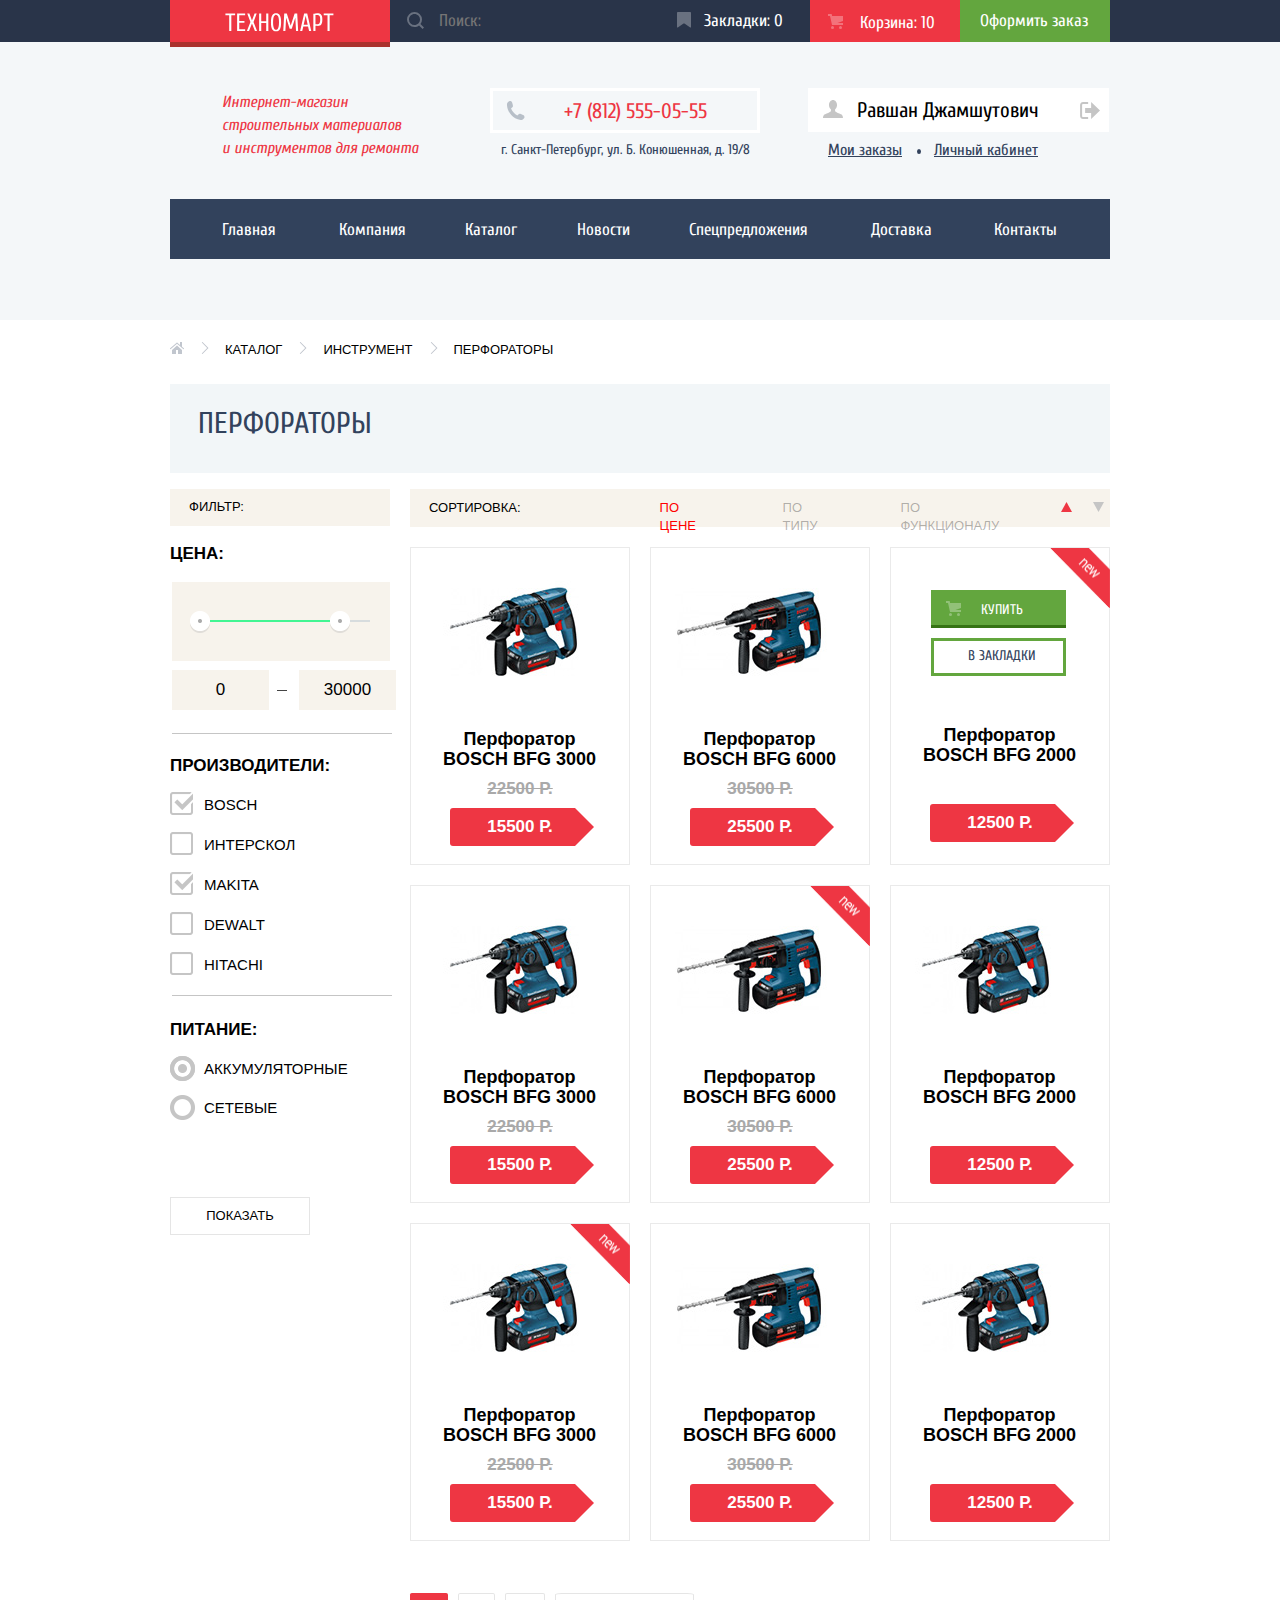
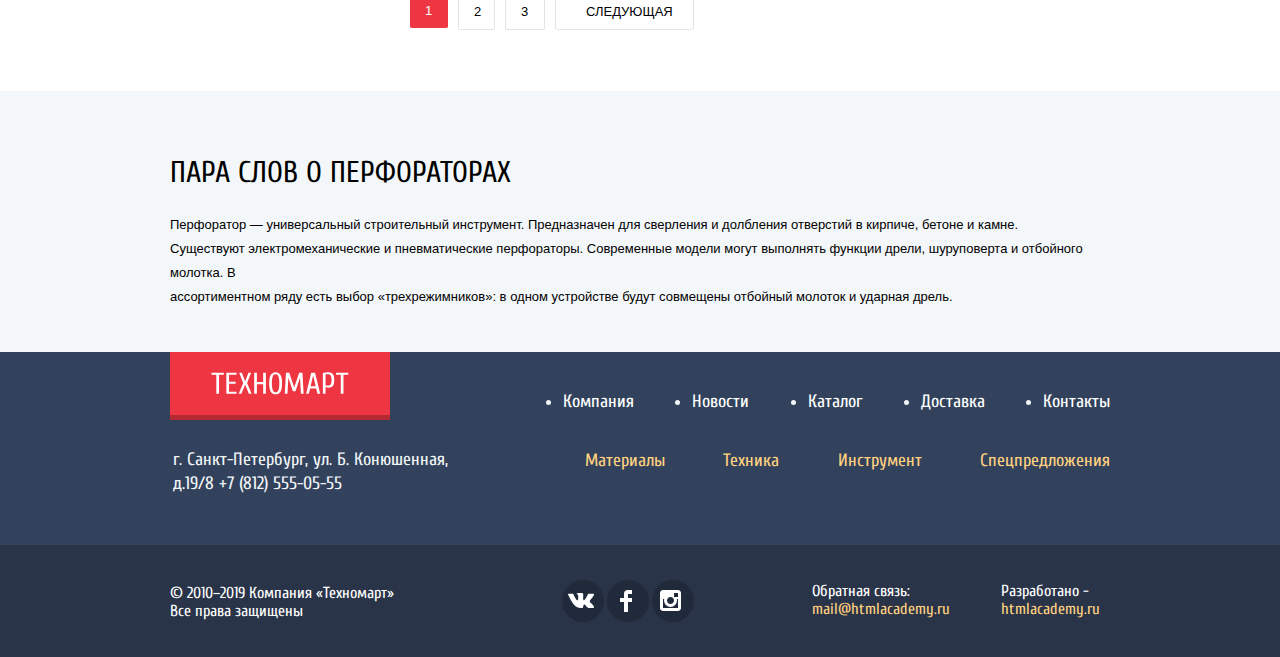
==== commit b16f3a3b: "правки по критериям и пиксель перфекту" ====
--- a/catalog.html
+++ b/catalog.html
@@ -18,17 +18,18 @@
           <form class="search-form" action="https://echo.htmlacademy.ru" method="POST">
             <div class="search-field">
               <input class="search" type="search" name="search" id="search" placeholder="Поиск:">
+                <svg class="search-icon" xmlns="http://www.w3.org/2000/svg" width="17" height="17" viewBox="0 0 17 17">
+                  <path fill="white" fill-opacity="0.3" d="M17 15.586l-3.542-3.542A7.465 7.465 0 0 0 15 7.5 7.5 7.5 0 1 0 7.5 15c1.71 0 3.282-.579 4.544-1.542L15.586 17 17 15.586zM2 7.5C2 4.467 4.467 2 7.5 2 10.532 2 13 4.467 13 7.5c0 3.032-2.468 5.5-5.5 5.5A5.506 5.506 0 0 1 2 7.5z"/>
+                </svg>
             </div>
           </form>
           <a class="bookmark-catalog" href="#">
-            <div class="icon-bookmark">
-              <svg xmlns="http://www.w3.org/2000/svg" width="14" height="16" viewBox="0 0 14 16">
-                <path fill="white" fill-opacity="0.3" d="M14 15c0 .55-.368.741-.818.426l-5.363-3.765c-.45-.315-1.187-.315-1.637 0L.818 15.426C.368 15.741 0 15.55 0 15V1c0-.55.45-1 1-1h12c.55 0 1 .45 1 1v14z"/>
-              </svg>
-          </div>
-          <div class="bookmark-quantity">
-            Закладки: 0
-          </div>
+            <svg xmlns="http://www.w3.org/2000/svg" width="14" height="16" viewBox="0 0 14 16">
+              <path fill="white" fill-opacity="0.3" d="M14 15c0 .55-.368.741-.818.426l-5.363-3.765c-.45-.315-1.187-.315-1.637 0L.818 15.426C.368 15.741 0 15.55 0 15V1c0-.55.45-1 1-1h12c.55 0 1 .45 1 1v14z"/>
+            </svg>
+            <div class="bookmark-quantity">
+              Закладки: 0
+            </div>
           </a>
           <a class="cart-catalog" href="#">
               <svg class="cart-catalog-icon" xmlns="http://www.w3.org/2000/svg" width="15" height="15" viewBox="0 0 15 15" fill="white" fill-opacity="0.3">
@@ -54,7 +55,7 @@
           <div class="header-description">
             <p class="description">
               Интернет-магазин
-              строительных материалов
+              строительных материалов &#160;
               и инструментов для ремонта
             </p>
             </div>
@@ -81,7 +82,7 @@
               </svg>
               Равшан Джамшутович
             </a>
-            <a class="logout-user-icon" hred="#">
+            <a class="logout-user-icon" href="#">
               <svg xmlns="http://www.w3.org/2000/svg" width="21" height="17" viewBox="0 0 21 17">
                 <g fill="#c5c5c5">
                     <path d="M21 8.5L12.125 0v6h-6v5h6v6z"/>
@@ -112,36 +113,26 @@
 
 
     <main>
-      <ul class="container block1">
-        <li>
-          <a href="index.html">
-            <svg class="icon-home" xmlns="http://www.w3.org/2000/svg" width="15" height="12" viewBox="0 0 15 12">
+      <div class="container">
+        <ul class="breadcrumbs">
+          <li class="breadcrumbs-item">
+            <a href="index.html">
+              <svg class="home-icon" xmlns="http://www.w3.org/2000/svg" width="15" height="12">
               <g fill="#C1C6CE">
-                <path d="M3 8v4h4V8h2v4h4V8L8 3.516z"/>
-                <path d="M14.831 6.365L13 4.751V0h-2v2.987L8.332.635c-.02-.017-.043-.023-.064-.037a.465.465 0 0 0-.08-.047.551.551 0 0 0-.095-.024C8.062.521 8.032.515 8 .515c-.031 0-.061.006-.092.012a.46.46 0 0 0-.095.025c-.028.011-.053.029-.08.046-.021.014-.045.02-.064.037l-6.498 5.73a.501.501 0 0 0 .33.875.497.497 0 0 0 .331-.125L8 1.677l6.169 5.438a.501.501 0 0 0 .662-.75z"/>
+                <path d="M3 8v4h4V8h2v4h4V8L8 3.516z"></path>
+                <path
+                  d="M14.831 6.365L13 4.751V0h-2v2.987L8.332.635c-.02-.017-.043-.023-.064-.037a.465.465 0 0 0-.08-.047.551.551 0 0 0-.095-.024C8.062.521 8.032.515 8 .515c-.031 0-.061.006-.092.012a.46.46 0 0 0-.095.025c-.028.011-.053.029-.08.046-.021.014-.045.02-.064.037l-6.498 5.73a.501.501 0 0 0 .33.875.497.497 0 0 0 .331-.125L8 1.677l6.169 5.438a.501.501 0 0 0 .662-.75z">
+                </path>
               </g>
-            </svg>
-          </a>
-        </li>
-        <li class="icon-right-small">
-          <svg xmlns="http://www.w3.org/2000/svg" width="8" height="12" viewBox="0 0 8 12">
-            <path fill="#C1C6CE" d="M7.237 5.642L1.729.133a.506.506 0 1 0-.716.716L6.163 6l-5.151 5.15a.507.507 0 0 0 .716.717l5.509-5.509a.504.504 0 0 0 0-.716z"/>
-          </svg>
-        </li>
-        <li><a href="catalog">Каталог</a></li>
-        <li class="icon-right-small">
-          <svg xmlns="http://www.w3.org/2000/svg" width="8" height="12" viewBox="0 0 8 12">
-            <path fill="#C1C6CE" d="M7.237 5.642L1.729.133a.506.506 0 1 0-.716.716L6.163 6l-5.151 5.15a.507.507 0 0 0 .716.717l5.509-5.509a.504.504 0 0 0 0-.716z"/>
-          </svg>
-        </li>
-        <li><a href="">Инструменты</a></li>
-        <li class="icon-right-small">
-          <svg xmlns="http://www.w3.org/2000/svg" width="8" height="12" viewBox="0 0 8 12">
-            <path fill="#C1C6CE" d="M7.237 5.642L1.729.133a.506.506 0 1 0-.716.716L6.163 6l-5.151 5.15a.507.507 0 0 0 .716.717l5.509-5.509a.504.504 0 0 0 0-.716z"/>
-          </svg>
-        </li>
-        <li><a href="">Перфораторы</a></li>
-      </ul>
+                </svg>
+              <span class="display-none">Главная</span>
+            </a>
+          </li>
+          <li class="breadcrumbs-item"><a href="#">Каталог</a></li>
+          <li class="breadcrumbs-item"><a href="#">Инструмент</a></li>
+          <li class="breadcrumbs-item"><a>Перфораторы</a></li>
+        </ul>
+      </div>
 
     <header class="catalog-title container">
       <h2>Перфораторы</h2>
@@ -193,7 +184,7 @@
             </li>
             <li class="filter-developer-items">
               <input class="filter-developer-checkbox visually-hidden" type="checkbox" name="De-Walt" id="De-Walt">
-              <label for="De-Walt">De-Walt</label>
+              <label for="De-Walt">DeWalt</label>
             </li>
             <li class="filter-developer-items">
               <input class="filter-developer-checkbox visually-hidden" type="checkbox" name="Hitachi" id="Hitachi">
@@ -241,9 +232,8 @@
 
 
         </div>
-          <div class="popular-catalog">
               <div class="catalog-items">
-              <div class="popular-catalog-item-catalog-page">
+              <div class="popular-catalog-item">
                 <div class="popular-catalog-button">
                   <a class="popular-catalog-buy" href="#"></a>
                   <a class="popular-catalog-bookmark" href=""></a>
@@ -255,7 +245,7 @@
                 <div class="popular-catalog-old-price">22500 Р.</div>
                 <div class="popular-catalog-new-price">15500 Р.</div>
               </div>
-              <div class="popular-catalog-item-catalog-page">
+              <div class="popular-catalog-item">
                 <div class="popular-catalog-button">
                   <a class="popular-catalog-buy" href="#"></a>
                   <a class="popular-catalog-bookmark" href=""></a>
@@ -267,20 +257,33 @@
                 <div class="popular-catalog-old-price">30500 Р.</div>
                 <div class="popular-catalog-new-price">25500 Р.</div>
               </div>
-              <div class="popular-catalog-item-last-of-list">
+              <div class="popular-catalog-item">
                 <img class="flag-catalog" src="img/flag_new.png" width="60" height="60" alt="Флажок ноинки товаров">
-                <div class="popular-catalog-button">
-                  <a class="popular-catalog-buy" href="#"></a>
-                  <a class="popular-catalog-bookmark" href=""></a>
-                </div>
-                <div class="popular-catalog-image">
+                <div class="popular-catalog-button-active">
+                  <a class="popular-catalog-buy-active" href="#">
+                    <svg class="catalog-cart-icon" xmlns="http://www.w3.org/2000/svg" width="15" height="15" viewBox="0 0 15 15" fill="white" fill-opacity="0.3">
+                      <circle cx="4.5" cy="13.5" r="1.5"/>
+                      <circle cx="12.5" cy="13.5" r="1.5"/>
+                      <path d="M15 2H4.07l-.422-2H0v2h2.031l1.985 9H15V9H9.441L15 6.951z"/>
+                    </svg>
+                    <div class="buy-active-article">
+                      Купить
+                    </div>
+                  </a>
+                  <a class="popular-catalog-bookmark-active" href="">
+                    <div class="bookmark-active-article">
+                      В закладки
+                    </div>
+                  </a>
+                </div>
+                <div class="popular-catalog-image display-none">
                   <img src="img/bosch_bfg_2000.jpg" width="218" height="170" alt="Перфоратор BOSCH BFG 9000">
                 </div>
                 <div class="popular-catalog-title">Перфоратор BOSCH BFG 2000</div>
                 <div class="popular-catalog-old-price hidden-price">30500 Р.</div>
                 <div class="popular-catalog-new-price">12500 Р.</div>
               </div>
-              <div class="popular-catalog-item-catalog-page">
+              <div class="popular-catalog-item">
                   <div class="popular-catalog-button">
                     <a class="popular-catalog-buy" href="#"></a>
                     <a class="popular-catalog-bookmark" href=""></a>
@@ -292,7 +295,7 @@
                   <div class="popular-catalog-old-price">22500 Р.</div>
                   <div class="popular-catalog-new-price">15500 Р.</div>
                 </div>
-                <div class="popular-catalog-item-catalog-page">
+                <div class="popular-catalog-item">
                   <img class="flag-catalog" src="img/flag_new.png" width="60" height="60" alt="Флажок ноинки товаров">
                   <div class="popular-catalog-button">
                     <a class="popular-catalog-buy" href="#"></a>
@@ -305,7 +308,7 @@
                   <div class="popular-catalog-old-price">30500 Р.</div>
                   <div class="popular-catalog-new-price">25500 Р.</div>
                 </div>
-                <div class="popular-catalog-item-last-of-list">
+                <div class="popular-catalog-item">
                   <div class="popular-catalog-button">
                     <a class="popular-catalog-buy" href="#"></a>
                     <a class="popular-catalog-bookmark" href=""></a>
@@ -317,7 +320,7 @@
                   <div class="popular-catalog-old-price hidden-price">30500 Р.</div>
                   <div class="popular-catalog-new-price">12500 Р.</div>
                 </div>
-                <div class="popular-catalog-item-catalog-page">
+                <div class="popular-catalog-item">
                     <img class="flag-catalog" src="img/flag_new.png" width="60" height="60" alt="Флажок ноинки товаров">
                     <div class="popular-catalog-button">
                       <a class="popular-catalog-buy" href="#"></a>
@@ -330,7 +333,7 @@
                     <div class="popular-catalog-old-price">22500 Р.</div>
                     <div class="popular-catalog-new-price">15500 Р.</div>
                   </div>
-                  <div class="popular-catalog-item-catalog-page">
+                  <div class="popular-catalog-item">
                     <div class="popular-catalog-button">
                       <a class="popular-catalog-buy" href="#"></a>
                       <a class="popular-catalog-bookmark" href=""></a>
@@ -342,7 +345,7 @@
                     <div class="popular-catalog-old-price">30500 Р.</div>
                     <div class="popular-catalog-new-price">25500 Р.</div>
                   </div>
-                  <div class="popular-catalog-item-last-of-list">
+                  <div class="popular-catalog-item">
                     <div class="popular-catalog-button">
                       <a class="popular-catalog-buy" href="#"></a>
                       <a class="popular-catalog-bookmark" href=""></a>
@@ -355,13 +358,12 @@
                     <div class="popular-catalog-new-price">12500 Р.</div>
                   </div>
             </div>
-          </div>
             <div class="pages container">
               <ul class="pages-list">
-                <li class="page-1"><a href="#">1</a></li>
-                <li class="page-2"><a href="#">2</a></li>
-                <li class="page-3"><a href="#">3</a></li>
-                <li class="next-page"><a href="#">Следующая</a></li>
+                <li><a class="page-1" href="#">1</a></li>
+                <li><a class="page-2" href="#">2</a></li>
+                <li><a class="page-3" href="#">3</a></li>
+                <li><a class="next-page" href="#">Следующая</a></li>
             </ul>
             </div>
         </div>
@@ -380,7 +382,7 @@
       </section>
     </main>
     <footer>
-        <div class="footer-bot"> <!--Блок footer-top-->
+        <div class="footer-bot-catalog"> <!--Блок footer-top-->
           <div class="container">
             <a class="footer-logo">
               <img class="footer-logo-text" src="img/logo.svg" alt="Логотип компании «Техномарт»" width="138" height="23">
@@ -396,13 +398,13 @@
           <div class="footer-middle"> <!--Вторая линия флексбоксов-->
             <div class="container">
             <p class="footer-middle-adress">
-              г. Санкт-Петербург, ул. Б. Конюшенная, д.19/8<br>
+              г. Санкт-Петербург, ул. Б. Конюшенная, д.19/8
               +7 (812) 555-05-55
             </p>
             <ul class="footer-middle-navigation">
               <li><a href="#">Материалы</a></li>
               <li><a href="#">Техника</a></li>
-              <li><a href="#">Инструменты</a></li>
+              <li><a href="#">Инструмент</a></li>
               <li><a href="#">Спецпредложения</a></li>
             </ul>
           </div>
@@ -437,11 +439,11 @@
           </p>
           <p class="footer-bottom-developer">
             Разработано - <br>
-            <a href="http://htmlacademy.ru">htmlacademy.ru</a>
+            <a href="https://htmlacademy.ru/intensive/htmlcss">htmlacademy.ru</a>
           </p>
           </div>
         </div>
-      </footer>
+    </footer>
       <div class="display-none">
         <div class="add-to-cart"> <!--Попап товар добавлен в корзину-->
           <div class="red-line"></div>
--- a/css/style.css
+++ b/css/style.css
@@ -15,11 +15,29 @@
     color: white;
     text-decoration: none;
 }
-/* Стилизация верхней части хедера */
+
+/*Центровщики*/
+.container {
+    display: flex;
+    margin: 0 auto;
+    width: 940px;
+    padding: 0;
+}
+.container1 {
+    display: flex;
+    justify-content: space-between;
+    margin: 0 auto;
+    width: 940px;
+    padding: 0;
+    flex-wrap: wrap;
+}
+
+/* Стилизация хедера */
 .header {
     height: 320px;
     background-color: #f4f7f9;
 }
+/*Стилизация верхней части хэдера*/
 .header-top {
     color: white;
     height: 42px;
@@ -33,86 +51,6 @@
     line-height: 18px;
     text-align: left;
     
-}
-.search-form {
-    display: flex;
-    width: 270px;
-}
-.icon-search {
-    padding-top: 12px;
-    padding-left: 17px;
-    padding-right: 15px;
-}
-.search-field {
-    display: flex;
-    border: none;
-    height: 42px;
-    padding: 0;
-}
-.search {
-    border: none;
-    height: 42px;
-    position: absolute;
-    margin-left: 49px;
-}
-.search-icon {
-    position: relative;
-    margin-top: 12px;
-    margin-left: 17px;
-}
-.bookmark {
-    text-decoration: none;
-    color: white;
-    display: flex;
-    margin-top: 12px;
-    margin-left: 17px;
-    margin-right: 46px;
-}
-.bookmark-quantity {
-    padding-left: 13px;
-}
-.bookmark-catalog {
-    display: flex;
-    margin-top: 14px;
-    margin-left: 13px;
-    margin-right: 32px;
-}
-.cart {
-    display: flex;
-    padding-top: 12px;
-    padding-right: 29px;
-
-}
-.cart-quantity {
-    padding-left: 17px;
-}
-.cart-catalog {
-    display: flex;
-    background: #ee3643;
-    width: 150px;
-    height: 42px;
-}
-.cart-catalog-icon {
-    padding-top: 14px;
-    padding-left: 18px;
-}
-.cart-catalog-quantity {
-    padding-top: 14px;
-    padding-left: 17px;
-}
-.container {
-    display: flex;
-    margin: 0 auto;
-    width: 940px;
-    padding: 0;
-}
-.container1 {
-    display: flex;
-    justify-content: space-between;
-    margin: 0 auto;
-    width: 940px;
-    padding: 0;
-    flex-wrap: wrap;
 }
 .header-logo {
     width: 220px;
@@ -120,15 +58,85 @@
     background-color: #EE3643;
     box-shadow:  0px 5px 0 0 rgba(170, 50, 46, 1);
 }
-.logo-header {
-    padding-top: 12px;
-    margin-left: 55px;
-}
 .header-logo:hover {
     background-color: #ca2c37;
 }
 .header-logo:focus {
     background-color: #ba2732;
+}
+.logo-header {
+    position: relative;
+    top: 13px;
+    left: 55px;
+}
+.search-form {
+    display: flex;
+    width: 270px;
+}
+.search-field {
+    display: flex;
+    border: none;
+    height: 42px;
+    padding: 0;
+}
+.icon-search {
+    padding-top: 12px;
+    padding-left: 17px;
+    padding-right: 15px;
+}
+.search {
+    border: none;
+    height: 42px;
+    position: absolute;
+    margin-left: 47px;
+    top: -1px;
+}
+.search-icon {
+    position: relative;
+    margin-top: 12px;
+    margin-left: 17px;
+}
+.bookmark {
+    text-decoration: none;
+    color: white;
+    display: flex;
+    margin-top: 12px;
+    margin-left: 17px;
+    margin-right: 46px;
+}
+.bookmark-quantity {
+    padding-left: 13px;
+}
+.bookmark-catalog {
+    text-decoration: none;
+    color: white;
+    display: flex;
+    margin-top: 12px;
+    margin-left: 17px;
+    margin-right: 27px;
+}
+.cart {
+    display: flex;
+    padding-top: 12px;
+    padding-right: 29px;
+
+}
+.cart-quantity {
+    padding-left: 17px;
+}
+.cart-catalog {
+    display: flex;
+    background: #ee3643;
+    width: 150px;
+    height: 42px;
+}
+.cart-catalog-icon {
+    padding-top: 14px;
+    padding-left: 18px;
+}
+.cart-catalog-quantity {
+    padding-top: 14px;
+    padding-left: 17px;
 }
 .header-order-button {
     width: 150px;
@@ -140,9 +148,7 @@
     padding-top: 12px;
     padding-left: 20px;
 }
-.header-order-button p {
-    margin-left: 22px;
-}
+
 .header-order-button:hover {
     background-color: #5fbb2d;
 }
@@ -163,7 +169,7 @@
     background-color: #f4f7f9;
 }
 .header-description {
-    width: 196px;
+    width: 197px;
     height: 60px;
     color: #EE3643;
     font-size: 16px;
@@ -197,11 +203,11 @@
     margin-top: 46px;
 }
 .phone-icon {
-    padding: 13px 40px 13px 15px;
+    padding: 10px 39px 13px 13px;
 }
 .phone-number {
     margin: 0;
-    padding-top: 13px;
+    padding-top: 10px;
 }
 .header-adress {
     color: #32425c;
@@ -216,8 +222,8 @@
     width: 121px;
     height: 45px;
     background-color: white;
-    margin-top: 46px;
-    margin-left: 69px;
+    margin-top: 45px;
+    margin-left: 68px;
 }
 .login a {
     color: black;
@@ -246,7 +252,7 @@
     line-height: 1;
     height: 45px;
     background-color: white;
-    margin-top: 46px;
+    margin-top: 45px;
     margin-left: 10px;
 }
 .register a:hover {
@@ -277,8 +283,8 @@
     font-size: 21px;
     line-height: 21px;
     background: white;
-    padding-top: 13px;
-    padding-left: 13px;
+    padding-top: 12px;
+    padding-left: 15px;
     margin-top: 46px;
     margin-left: 48px;
 }
@@ -288,12 +294,12 @@
 .logout-user-icon {
     position: relative;
     top: -30px;
-    left: 317px;
+    left: 319px;
     
 }
 .login-cabinet-links-catalog {
     display: flex;
-    margin-top: 10px;
+    margin-top: -12px;
     margin-left: 68px;
 }
 .dot {
@@ -318,7 +324,8 @@
     text-decoration: underline;
 }
 
-/*Стилизация блока популярные продукты*/
+/*Стилизация оснвной части*/
+/*Стилизация 1 блока*/
 .main-top {
     display: flex;
     margin: 0 auto;
@@ -342,7 +349,7 @@
     font-size: 24px;
     line-height: 30px;
     margin-top: 21px;
-    margin-left: 23px;
+    margin-left: 22px;
 }
 .material-icon {
     position: absolute;
@@ -351,18 +358,18 @@
 
 }
 .material-link {
+    position: relative;
+    left: 25px;
+    top: -14px;
     font-size: 14px;
     line-height: 18px;
     font-weight: normal;
     text-transform: uppercase;
     background-color: rgba(0, 0, 0, 0.1);
-    width: 111px;
+    text-align: center;
+    width: 135px;
     height: 25px;
-    display: block;
-    padding-top: 12px;
-    padding-left: 24px;
-    margin-top: -15px;
-    margin-left: 23px;
+    padding-top: 13px;
 }
 .flag-material {
     position: absolute;
@@ -376,8 +383,8 @@
     margin-left: 373px;
 }
 .popular-product-item {
-    margin-top: 14px;
-    margin-left: 55px;
+    margin-top: 12px;
+    margin-left: 53px;
 }
 /*Стилизация навигационного меню*/
 nav ul {
@@ -396,6 +403,7 @@
     padding: 0;
     margin: 0;
     width: 940px;
+    margin-top: 4px;
 }
 .header-nav a {
     color: white;
@@ -415,10 +423,10 @@
     padding-left: 52px;
 }
 .nav-items:nth-child(2) {
-    padding-left: 65px;
+    padding-left: 63px;
 }
 .nav-items:nth-child(3) {
-    padding-left: 60px;
+    padding-left: 59px;
 }
 .nav-items:nth-child(4) {
     padding-left: 60px;
@@ -427,10 +435,10 @@
     padding-left: 59px;
 }
 .nav-items:nth-child(6) {
+    padding-left: 63px;
+}
+.nav-items:nth-child(7) {
     padding-left: 62px;
-}
-.nav-items:nth-child(7) {
-    padding-left: 64px;
     padding-right: 55px;
 }
 /*Стилизация блоков и слайдера*/
@@ -459,28 +467,27 @@
     line-height: 30px;
     margin: 0;
     padding: 0;
-    margin-top: 23px;
-    margin-left: 26px;
+    margin-top: 22px;
+    margin-left: 22px;
 }
 .instrument-icon {
     position: absolute;
-    margin-left: 197px;
-    margin-top: 31px;
+    margin-left: 198px;
+    margin-top: 33px;
 }
 .instrument-link {
+    position: relative;
+    left: 25px;
+    top: 9px;
     font-size: 14px;
     line-height: 18px;
     font-weight: normal;
     text-transform: uppercase;
     background-color: rgba(0, 0, 0, 0.1);
-    padding: 0;
-    margin: 0;
-    margin-top: 8px;
-    margin-left: 25px;
-    width: 111px;
-    height: 28px;
-    padding-top: 10px;
-    padding-left: 24px;
+    text-align: center;
+    width: 135px;
+    height: 25px;
+    padding-top: 13px;
 }
 
 .main-top-slider {
@@ -496,8 +503,8 @@
 }
 .slider-top-control {
     position: absolute;
-    left: 50%;
-    top: 232px;
+    left: 295px;
+    top: 216px;
 }
 .slider-top-item h4 {
     max-width: 620px;
@@ -515,8 +522,8 @@
     padding: 0;
     margin: 0;
     margin-bottom: 8px;
-    padding-top: 24px;
-    padding-left: 27px;
+    padding-top: 23px;
+    padding-left: 24px;
 }
 .slider-top-item p {
     max-width: 620px;
@@ -531,7 +538,7 @@
     text-align: left;
     color: white;
     margin: 0;
-    padding-top: 8px;
+    padding-top: 0px;
     padding-left: 25px;
 }
 .slider-top-item {
@@ -591,34 +598,34 @@
 }
 .slider-top-button {
     position: relative;
+    top: 128px;
+    left: 26px;
     width: 195px;
     height: 26px;
     background: #ee3643;
-    margin-top: 118px;
+    display: block;
+    padding-top: 12px;
+    text-transform: uppercase;
+    font-family: "Cuprum", Arial, sans-serif;
+    font-size: 14px;
+    font-weight: normal;
+    font-stretch: normal;
+    font-style: normal;
+    line-height: 18px;
+    letter-spacing: normal;
+    text-align: center;
+}
+.icon-left {
+    position: absolute;
+    margin-top: -2px;
     margin-left: 25px;
     display: block;
-    padding-top: 12px;
-    text-transform: uppercase;
-    font-family: "Cuprum", Arial, sans-serif;
-    font-size: 14px;
-    font-weight: normal;
-    font-stretch: normal;
-    font-style: normal;
-    line-height: 18px;
-    letter-spacing: normal;
-    text-align: center;
-}
-.icon-left {
-    position: absolute;
-    margin-top: -140px;
-    margin-left: 25px;
-    display: block;
 }
 .icon-right {
     display: block;
     position: absolute;
-    margin-left: 580px;
-    margin-top: -140px;
+    margin-left: 578px;
+    margin-top: -2px;
 }
 
 .slider-top-control i {
@@ -629,6 +636,7 @@
     border-radius: 50%;
     background: white;
     cursor: pointer;
+    margin-right: 5px;
 }
 .slider-top-control i::after {
     position: absolute;
@@ -667,8 +675,8 @@
     line-height: 30px;
     margin: 0;
     padding: 0;
-    margin-top: 23px;
-    margin-left: 26px;
+    margin-top: 21px;
+    margin-left: 23px;
 }
 .technic-icon {
     position: absolute;
@@ -676,19 +684,18 @@
     margin-top: 31px;
 }
 .technic-link {
+    position: relative;
+    left: 23px;
+    top: 10px;
     font-size: 14px;
     line-height: 18px;
     font-weight: normal;
     text-transform: uppercase;
     background-color: rgba(0, 0, 0, 0.1);
-    padding: 0;
-    margin: 0;
-    margin-top: 8px;
-    margin-left: 25px;
-    width: 111px;
-    height: 28px;
-    padding-top: 10px;
-    padding-left: 24px;
+    text-align: center;
+    width: 135px;
+    height: 25px;
+    padding-top: 13px;
 }
 .sale {
     display: flex;
@@ -706,8 +713,8 @@
     line-height: 30px;
     margin: 0;
     padding: 0;
-    margin-top: 23px;
-    margin-left: 26px;
+    margin-top: 21px;
+    margin-left: 22px;
 }
 .sale-icon {
     position: absolute;
@@ -715,19 +722,18 @@
     margin-top: 26px;
 }
 .sale-link {
+    position: relative;
+    left: 23px;
+    top: 10px;
     font-size: 14px;
     line-height: 18px;
     font-weight: normal;
     text-transform: uppercase;
     background-color: rgba(0, 0, 0, 0.1);
-    padding: 0;
-    margin: 0;
-    margin-top: 8px;
-    margin-left: 25px;
-    width: 111px;
-    height: 28px;
-    padding-top: 10px;
-    padding-left: 24px;
+    text-align: center;
+    width: 135px;
+    height: 25px;
+    padding-top: 13px;
 }
 .delivery{
     display: flex;
@@ -744,8 +750,8 @@
     line-height: 30px;
     margin: 0;
     padding: 0;
-    margin-top: 23px;
-    margin-left: 26px;
+    margin-top: 21px;
+    margin-left: 23px;
 }
 .delivery-icon {
     position: absolute;
@@ -754,31 +760,32 @@
 }
 
 .delivery-link {
+    position: relative;
+    left: 23px;
+    top: 10px;
     font-size: 14px;
     line-height: 18px;
     font-weight: normal;
     text-transform: uppercase;
     background-color: rgba(0, 0, 0, 0.1);
-    padding: 0;
-    margin: 0;
-    margin-top: 8px;
-    margin-left: 25px;
-    width: 111px;
-    height: 28px;
-    padding-top: 10px;
-    padding-left: 24px;
+    text-align: center;
+    width: 135px;
+    height: 25px;
+    padding-top: 13px;
 }
 
 /*Стилизация каталога популярных товаров*/
 .popular-catalog {
+    margin-top: 5px;
     display: flex;
 }
 
 .popular-catalog-item {
-    width: 220px;
+    width: 218px;
+    height: 316px;
     display: inline-block;
     position: relative;
-    margin-right: 17px;
+    margin-right: 20px;
     margin-top: 20px;
     border: solid 1px #eaeaea;
 }
@@ -796,6 +803,11 @@
     letter-spacing: normal;
     text-align: center;
     color: #000000;
+    width: 157px;
+    height: 33px;
+    margin-top: 7px;
+    margin-left: 30px;
+    
 }
 .popular-catalog-item .popular-catalog-old-price {
     font-family: "PT Sans", Arial, sans-serif;
@@ -808,6 +820,7 @@
     text-align: center;
     color: #a9a9a9;
     text-decoration: line-through;
+    margin-top: 18px;
 }
 .hidden-price {
     visibility: hidden;
@@ -835,14 +848,28 @@
     
     position: absolute;
     top: 0;
-    right: -20px;
+    right: -23px;
     
     width: 0;
     height: 0;
     
-    border: 20px solid white;
+    border: 19px solid white;
     border-left-color: #ee3643;
   }
+
+.popular-developer {
+    background-color: #f9f5f0;
+    height: 89px;
+}
+.popular-developer h2 {
+    font-size: 30px;
+    line-height: 30px;
+    color: #32425c;
+    font-weight: normal;
+    text-transform: uppercase;
+    margin-top: 30px;
+    margin-left: 28px;
+}
 /*Стилизация блока описания компании*/
 .main-description {
     color: black;
@@ -854,10 +881,17 @@
     margin-right: 120px;
 }
 .description-haeader {
+    font-family: "Cuprum", Arial, sans-serif;
     font-size: 30px;
-    text-transform: uppercase;
+    font-weight: normal;
+    font-stretch: normal;
+    font-style: normal;
     line-height: 30px;
-    margin: 0;
+    letter-spacing: normal;
+    text-align: left;
+    color: #000000;
+    text-transform: uppercase;
+    margin-top: 6px;
 }
 .description-article-first {
     width: 519px;
@@ -867,7 +901,8 @@
     line-height: 24px;
     width: 519px;
     margin: 0;
-    margin-top: 38px;
+    margin-top: 26px;
+    text-align: justify;
 }
 .description-article-second {
     width: 386px;
@@ -878,19 +913,26 @@
     margin-top: 36px;
 }
 .delivery-list {
-    list-style-image: url("../img/list_style.png");
+    padding: 0;
+    margin: 0;
+    list-style: none;
+    margin-top: 10px;
+}
+.delivery-list-item {
     font-size: 18px;
     line-height: 20px;
-    margin: 0;
-    margin-top: 21px;
-    padding-left: 34px;
-}
-.delivery-list-item {
-    padding-left: 11px;
-    padding-top: 20px;
-}
-.delivery-list-item-first {
-    padding-left: 11px;
+    position: relative;
+    padding: 10px 50px 11px 36px;
+    color: #000000;
+}
+.delivery-list-item::before {
+    position: absolute;
+    top: 19px;
+    left: 0;
+    width: 25px;
+    height: 2px;
+    content: '';
+    background-color: red;
 }
 .left-side-description-button {
     color: white;
@@ -899,22 +941,25 @@
     text-align: center;
     line-height: 18px;
     text-transform: uppercase;
-    margin-top: 36px;
+    margin-top: 24px;
     width: 220px;
     height: 38px;
-    margin-bottom: 86px;
 }
 .left-side-description-button-article {
     display: block;
     padding-top: 12px;
 }
 .right-side-description-article {
+    width: 179px;
     font-family: "PT Sans", Arial, sans-serif;
     font-size: 13px;
     line-height: 24px;
     margin: 0;
-    margin-top: 38px;
-    margin-bottom: 36px;
+    margin-top: 27px;
+
+}
+.right-side-description img {
+    margin-top: 30px;
 }
 .right-side-description-button {
     color: white;
@@ -923,14 +968,15 @@
     text-align: center;
     line-height: 18px;
     text-transform: uppercase;
-    margin-top: 44px;
+    margin-top: 36px;
     width: 300px;
     height: 38px;
-    margin-bottom: 86px;
+
 }
 .right-side-description-button-article {
     display: block;
     padding-top: 12px;
+    padding-left: 7px;
 }
 /*Стилизация футера*/
 .footer-logo {
@@ -945,28 +991,47 @@
     margin-left: 41px;
     margin-right: 41px;
 }
+.footer-bot {
+    color: #f1f5f7;
+    background-color: #32425c;
+    font-size: 18px;
+    text-align: left;
+    line-height: 24px;
+    margin-top: 86px;
+    height: 193px;
+}
+.footer-bot-catalog {
+    color: #f1f5f7;
+    background-color: #32425c;
+    font-size: 18px;
+    text-align: left;
+    line-height: 24px;
+    height: 193px;
+}
 .footer-bot-navigation {
     padding: 0;
     margin: 0;
     display: flex;
     width: 547px;
     justify-content: space-between;
-    margin-top: 42px;
+    margin-top: 38px;
+
 }
 .footer-middle-adress {
     width: 322px;
     height: 40px;
     margin-right: 91px;
-    margin-top: 45px;
+    margin-top: 28px;
+    margin-left: 3px;
 }
 .footer-middle-navigation {
     padding: 0;
     display: flex;
     width: 527px;
     justify-content: space-between;
-    margin-top: 45px;
-}
-.footer-bot,
+    margin-top: 29px;
+    margin-bottom: 53px;
+}
 .footer-middle {
     color: #f1f5f7;
     background-color: #32425c;
@@ -984,7 +1049,7 @@
     display: flex;
     margin: 0;
     padding: 0;
-    margin-right: 119px;
+    margin-right: 118px;
     margin-top: 35px;
 }
 .bg-icon {
@@ -994,21 +1059,21 @@
     border-radius: 50%;
 }
 .vkontakte {
-    margin: 13px 8px 14px 8px;
+    margin: 13px 8px 14px 6px;
 }
 .facebook {
-    margin: 10px 15px 10px 15px;
+    margin: 10px 13px 10px 13px;
 }
 .instagram {
-    margin: 10px 11px 11px 10px;
+    margin: 10px 10px 4px 8px;
 }
 .footer-bottom-feedback {
-    margin-top: 40px;
-    margin-bottom: 35px;
-    margin-right: 53px;
+    margin-top: 37px;
+    margin-bottom: 39px;
+    margin-right: 51px;
 }
 .footer-bottom-developer {
-    margin-top: 40px;
+    margin-top: 37px;
     margin-bottom: 35px;
 }
 .footer-bot a:hover,
@@ -1051,6 +1116,7 @@
 }
 .footer-bottom li {
     list-style: none;
+    margin-left: 3px;
 }
 .footer-bottom a {
     color: #ffd180;
@@ -1060,26 +1126,40 @@
 
 
 /*Стилизация */
-.block1 a {
-    font-family: "PT Sans", Arial, sans-serif;
+.breadcrumbs {
+    display: flex;
+    list-style: none;
+    margin: 0;
+    padding: 0;
+    margin-top: 20px;
+    margin-left: -1px;
+  }
+  
+  .breadcrumbs a {
     font-size: 13px;
     line-height: 18px;
-    text-align: left;
-    color: black;
-    text-transform: uppercase;
-}
-.block1 li {
-    list-style: none;
-    margin-top: 23px;
-}
-.icon-home {
-    margin-right: 15px;
-}
-.icon-right-small {
-    margin-top: 23px;
-    margin-right: 16px;
-    margin-left: 16px;
-}
+    color: #000000;
+    font-family: 'PT Sans', Arial, sans-serif;
+    text-transform: uppercase;
+  }
+  .breadcrumbs-item {
+    position: relative;
+    padding-right: 41px;
+  }
+  
+  .breadcrumbs-item:last-child {
+    padding-right: 0;
+  }
+  
+  .breadcrumbs-item:not(:last-child)::after {
+    position: absolute;
+    top: 2px;
+    right: 16px;
+    width: 8px;
+    height: 12px;
+    content: '';
+    background: url('../img/icon-right-small.svg') no-repeat 0 0;
+  }
 /*Стилизация заголовка каталога*/
 .catalog-title {
     height: 89px;
@@ -1091,8 +1171,8 @@
 .catalog-title h2 {
     font-size: 30px;
     line-height: 30px;
-    margin-top: 32px;
-    margin-left: 30px;
+    margin-top: 25px;
+    margin-left: 28px;
     font-weight: normal;
 }
 .catalog-left-coolumn {
@@ -1102,7 +1182,7 @@
 .catalog-right-column {
     width: 700px;
     margin-left: 20px;
-    margin-top: 20px;
+    margin-top: 16px;
 }
 
 /*Стилизация фильтра товаров*/
@@ -1122,7 +1202,7 @@
   margin-left: 2px;
 }
 .devider-top {
-    margin-top: 41px;
+    margin-top: 31px;
 
 }
 .filter {
@@ -1135,10 +1215,10 @@
     color: black;
     font-weight: normal;
     background-color: #f7f3ec;
-    height: 24px;
-    margin-top: 20px;
-    padding-top: 14px;
-    padding-left: 18px;
+    height: 28px;
+    margin-top: 16px;
+    padding-top: 9px;
+    padding-left: 19px;
     text-transform: uppercase;
 }
 .filter-developer {
@@ -1152,18 +1232,21 @@
     border-top: #f7f3ec;
     margin: 0;
     padding: 0;
-    margin-top: 25px;
+    margin-top: 17px;
 }
 .filter-developer-list {
     list-style: none;
     padding: 0;
     margin: 0;
 }
+.filter-developer-list li:first-child {
+    margin-top: -6px;
+}
 .visually-hidden {
     visibility: hidden;
 }
 .filter-developer-items {
-    margin-bottom: 19px;
+    margin-bottom: 20px;
     user-select: none;
 }
 .filter-developer-items label {
@@ -1213,7 +1296,7 @@
     border: none;
     padding: 0;
     margin: 0;
-    margin-top: 25px;
+    margin-top: 19px;
 }
 .filter-power-list {
     padding: 0;
@@ -1258,14 +1341,15 @@
     font-size: 17px;
     line-height: 30px;
     text-align: left;
-    margin-bottom: 26px;
+    margin-top: -16px;
+    margin-bottom: 14px;
 }
 .filter button {
     width: 140px;
     height: 38px;
     background-color: white;
     border: 1px solid #e5e5e5;
-    margin-top: 75px;
+    margin-top: 60px;
     font-family: "PT Sans", Arial, sans-serif;
     font-size: 13px;
     font-weight: normal;
@@ -1280,12 +1364,14 @@
 /*Стилизация сортировки товара*/
 .popular-catalog-item-catalog-page {
     width: 220px;
+    height: 316px;
     display: inline-block;
     position: relative;
     margin-right: 13px;
     margin-top: 20px;
     border: solid 1px #eaeaea;
 }
+
 .popular-catalog-item-last-of-list {
     width: 220px;
     display: inline-block;
@@ -1317,6 +1403,10 @@
     letter-spacing: normal;
     text-align: center;
     color: #000000;
+}
+.popular-catalog-image.last-of-list {
+    margin-top: 2px;
+    margin-left: 7px;
 }
 .popular-catalog-item-catalog-page .popular-catalog-old-price {
     font-family: "PT Sans", Arial, sans-serif;
@@ -1435,7 +1525,7 @@
     line-height: 18px;
     color: black;
     font-weight: normal;
-    margin-top: 14px;
+    margin-top: 10px;
     margin-left: 19px;
     text-transform: uppercase;
 }
@@ -1451,15 +1541,15 @@
     color: red;
     margin-left: 139px;
     text-transform: uppercase;
-    margin-top: 14px;
+    margin-top: 10px;
 }
 .sort-on-type {
     display: flex;
     width: 53px;
     color:rgba(0, 0, 0, 0.3);
-    margin-left: 71px;
-    text-transform: uppercase;
-    margin-top: 14px;
+    margin-left: 65px;
+    text-transform: uppercase;
+    margin-top: 10px;
     text-decoration-style: dotted;
     text-decoration-color: #ee3643;
    
@@ -1470,39 +1560,79 @@
     color:rgba(0, 0, 0, 0.3);
     margin-left: 65px;
     text-transform: uppercase;
-    margin-top: 14px;
+    margin-top: 10px;
     text-decoration: none;
     text-decoration-style: dotted;
     text-decoration-color: #ee3643;
 }
 .sort-up {
-    margin-top: 14px;
-    margin-left: 46px;
+    margin-top: 10px;
+    margin-left: 47px;
 }
 .sort-down {
-    margin-top: 14px;
+    margin-top: 10px;
     margin-left: 21px;
 }
 /*Стилизация каталога товаров*/
-.catalog-items-catalog {
-    margin-left: 20px;
-}
-.catalog-items-catalog h4 {
-    font-family: "PT Sans", Arial, sans-serif;
-    font-size: 18px;
-    font-weight: bold;
-    line-height: 20px;
-    color: black;
-    text-align: center;
-    margin-top: 12px;
-    margin-bottom: 0;
-}
-.catalog-items-catalog ul {
-    list-style: none;
-    padding: 0;
-    margin: 0;
-    width: 700px;
+.catalog-items {
+    display: flex;
     flex-wrap: wrap;
+    width: 720px;
+}
+.popular-catalog-button-active {
+    width: 217px;
+    height: 170px;
+    background-color: white;
+}
+.popular-catalog-buy-active {
+    display: flex;
+    width: 135px;
+    height: 38px;
+    box-shadow: inset 0px -3px 0 0 #367315;
+    background-color: #63a63e;
+    position: relative;
+    top: 42px;
+    left: 40px;
+}
+.buy-active-article {
+    font-family: "Cuprum", Arial, sans-serif;
+    font-size: 14px;
+    font-weight: normal;
+    font-stretch: normal;
+    font-style: normal;
+    line-height: 18px;
+    letter-spacing: normal;
+    text-align: center;
+    text-transform: uppercase;
+    padding-top: 11px;
+    padding-left: 20px;
+}
+.catalog-cart-icon {
+    padding-top: 11px;
+    padding-left: 15px;
+}
+.bookmark-active-article {
+    font-family: "Cuprum", Arial, sans-serif;
+  font-size: 14px;
+  font-weight: normal;
+  font-stretch: normal;
+  font-style: normal;
+  line-height: 18px;
+  letter-spacing: normal;
+  text-align: center;
+  color: #32425c;
+  text-transform: uppercase;
+  padding-top: 6px;
+  padding-left: 34px;
+}
+.popular-catalog-bookmark-active {
+    display: flex;
+    width: 129px;
+  height: 32px;
+  border: solid 3px #63a63e;
+  position: relative;
+  left: 40px;
+  top:  52px;
 }
 .popular-catalog-items-catalog {
     display: flex;
@@ -1586,6 +1716,7 @@
 .popular-product {
     margin-top: 53px;
     background-color: #f9f5f0;
+    height: 84px;
 }
 .popular-product h2 {
     font-size: 30px;
@@ -1593,8 +1724,8 @@
     color: #32425c;
     font-weight: normal;
     text-transform: uppercase;
-    margin-top: 33px;
-    margin-left: 30px;
+    margin-top: 30px;
+    margin-left: 28px;
 }
 .popular-product a {
     font-size: 14px;
@@ -1606,24 +1737,25 @@
 }
 .popular-product-button {
     width: 253px;
-    height: 38px;
+    height: 41px;
     background-color: #ee3643;
-    margin-top: 25px
+    margin-top: 24px
 }
 .popular-developer-button {
     width: 253px;
     height: 38px;
     background-color: #ee3643;
-    margin-top: 25px;
+    margin-top: 27px;
     margin-left: 269px;
 }   
 .popular-developer-item {
     font-family: "Cuprum", Arial, sans-serif;
   font-size: 14px;
   font-weight: normal;
-  line-height: 1.29;
-  margin-left: 70px;
-  margin-top: 13px;
+  line-height: 18px;
+  margin-left: 68px;
+  margin-top: 11px;
+  text-transform: uppercase;
 }
 .developers {
     margin-top: 20px;
@@ -1684,6 +1816,7 @@
     margin-top: 20px;
 }
 .slider-bot {
+    height: 507px;
     background-color: #f4f7f9;
     margin-top: 85px;
 }
@@ -1697,7 +1830,7 @@
     color: black;
     font-weight: normal;
     text-transform: uppercase;
-    padding-top: 68px;
+    padding-top: 64px;
     margin: 0;
 }
 
@@ -1707,10 +1840,11 @@
     font-family: "PT Sans", Arial, sans-serif;
     font-size: 13px;
     line-height: 24px;
+    text-align: justify;
     color: black;
     font-weight: normal;
     margin: 0;
-    margin-top: 38px;
+    margin-top: 25px;
 }
 .slider-bot-button ul {
     list-style: none;
@@ -1721,6 +1855,11 @@
 }
 .slider-bot-button {
     margin-top: 74px;
+}
+.shadow {
+    position: relative;
+    top: -220px;
+    left: 230px;
 }
 .slider-bot-button button {
     font-size: 21px;
@@ -1728,9 +1867,24 @@
     font-weight: bold;
     background-color: #32425c;
     color: white;
+    text-align: left;
     width: 240px;
     height: 61px;
-    text-align: left;
+    box-shadow: 0px 1px 0 0 #293449, inset 0px 1px 0 0 #405069;
+    background-color: #32425c;
+    border: none;
+    padding-top: 0px;
+    padding-left: 22px;
+}
+.slider-bot-button button.active-button {
+    color: #32425c;
+    border: none;
+    width: 240px;
+    height: 67px;
+    box-shadow: 0px 1px 0 0 white, inset 0px 1px 0 0 white;
+    background-color: white;
+    padding-top: 5px;
+    padding-left: 22px;
 }
 .slider-bot-button button:hover {
     background-color: white;
@@ -1747,6 +1901,14 @@
     padding: 0;
     padding-left: 80px;
     padding-top: 76px;
+}
+.slider-description-first-article {
+    margin: 0;
+    margin-top: 25px;
+}
+.slider-bot-description.slider-description-second-article {
+    margin: 0;
+    width: 200px;
 }
 .slider-bot-slides h3 {
     font-size: 36px;
@@ -1764,11 +1926,15 @@
     color: black;
     font-weight: normal;
     width: 275px;
-    margin-top: 34px;
+    margin-top: 26px;
+}
+p.slider-description-second-article {
+    margin-top: 0;
+    width: 200px;
 }
 .slide-bot-image {
-    margin-top: 97px;
-    margin-left: -121px;
+    margin-top: 103px;
+    margin-left: -124px;
 }
 .pages {
     font-family: "PT Sans", Arial, sans-serif;
@@ -1785,61 +1951,54 @@
     margin-top: 52px;
 }
 .page-1 {
+    display: block;
     background-color: #ee3643;
     color: white;
-    width: 38px;
-    height: 38px;
+    padding-top: 9px;
+    padding-left: 15px;
+    width: 23px;
+    height: 26px;
     border-radius: 5%;
 }
-.page-1 a {
-    margin-left: 16px;
-    margin-top: 11px;
+.page-2 {
     display: block;
-}
-.page-2 {
-    width: 38px;
-    height: 38px;
+    padding-top: 9px;
+    padding-left: 15px;
+    width: 20px;
+    height: 26px;
     border: solid 1px #e5e5e5;
     border-radius: 5%;
     background-color: white;
-}
-.page-2 a {
     color: black;
-    margin-left: 16px;
-    margin-top: 11px;
+}
+
+.page-3 {
     display: block;
-}
-.page-3 {
-    width: 38px;
-    height: 38px;
+    padding-top: 9px;
+    padding-left: 15px;
+    width: 23px;
+    height: 26px;
     border: solid 1px #e5e5e5;
     background-color: white;
     border-radius: 5%;
-}
-.page-3 a {
     color: black;
-    margin-left: 16px;
-    margin-top: 11px;
+}
+.next-page {
     display: block;
-}
-.next-page {
-    width: 140px;
-    height: 38px;
+    width: 107px;
+    height: 26px;
     border: solid 1px #e5e5e5;
     background-color: white;
     border-radius: 5%;
-}
-.next-page a {
     color: black;
-    text-transform: uppercase;
-    margin-left: 32px;
-    margin-top: 11px;
-    display: block;
+    padding-top: 9px;
+    padding-left: 30px;
+    text-transform: uppercase;
 }
 .page-1,
 .page-2,
 .page-3 {
-    margin-right: 20px;
+    margin-right: 10px;
 }
 .pop-up {
     display: none;
@@ -1849,6 +2008,7 @@
     margin-top: 61px;
     background-color: #f4f7f9;
     height: 261px;
+    margin-bottom: 0;
 }
 .about-product h2 {
     font-size: 30px;
@@ -1973,11 +2133,12 @@
     font-weight: bold;
     font-stretch: normal;
     font-style: normal;
-    line-height: 1.76;
+    line-height: 30px;
     letter-spacing: normal;
     text-align: left;
     text-transform: uppercase;
-    margin-top: 20px;
+    margin-top: 0px;
+    margin-left: -2px;
 }
 .price-control {
     display: flex;
@@ -2006,18 +2167,19 @@
 .range-control {
     position: relative;
     width: 200px;
-    height: 41px;
+    height: 48px;
   background-color: #f7f3ec;
-  margin-top: 21px;
+  margin-top: 13px;
   margin-bottom: 9px;
-  padding-top: 39px;
-    padding-left: 20px;
+  padding-top: 31px;
+    padding-left: 18px;
 }
 
 .range-control .scale {
     width: 180px;
   height: 2px;
   background-color: #d7dcde;
+  margin-top: 7px;
 
 }
 .range-control .bar {
@@ -2034,7 +2196,7 @@
     top: 29px;
 }
 .range-toggle.toggle-max {
-    left: 160px;
+    left: 158px;
 }
 
 .pop-up-map {
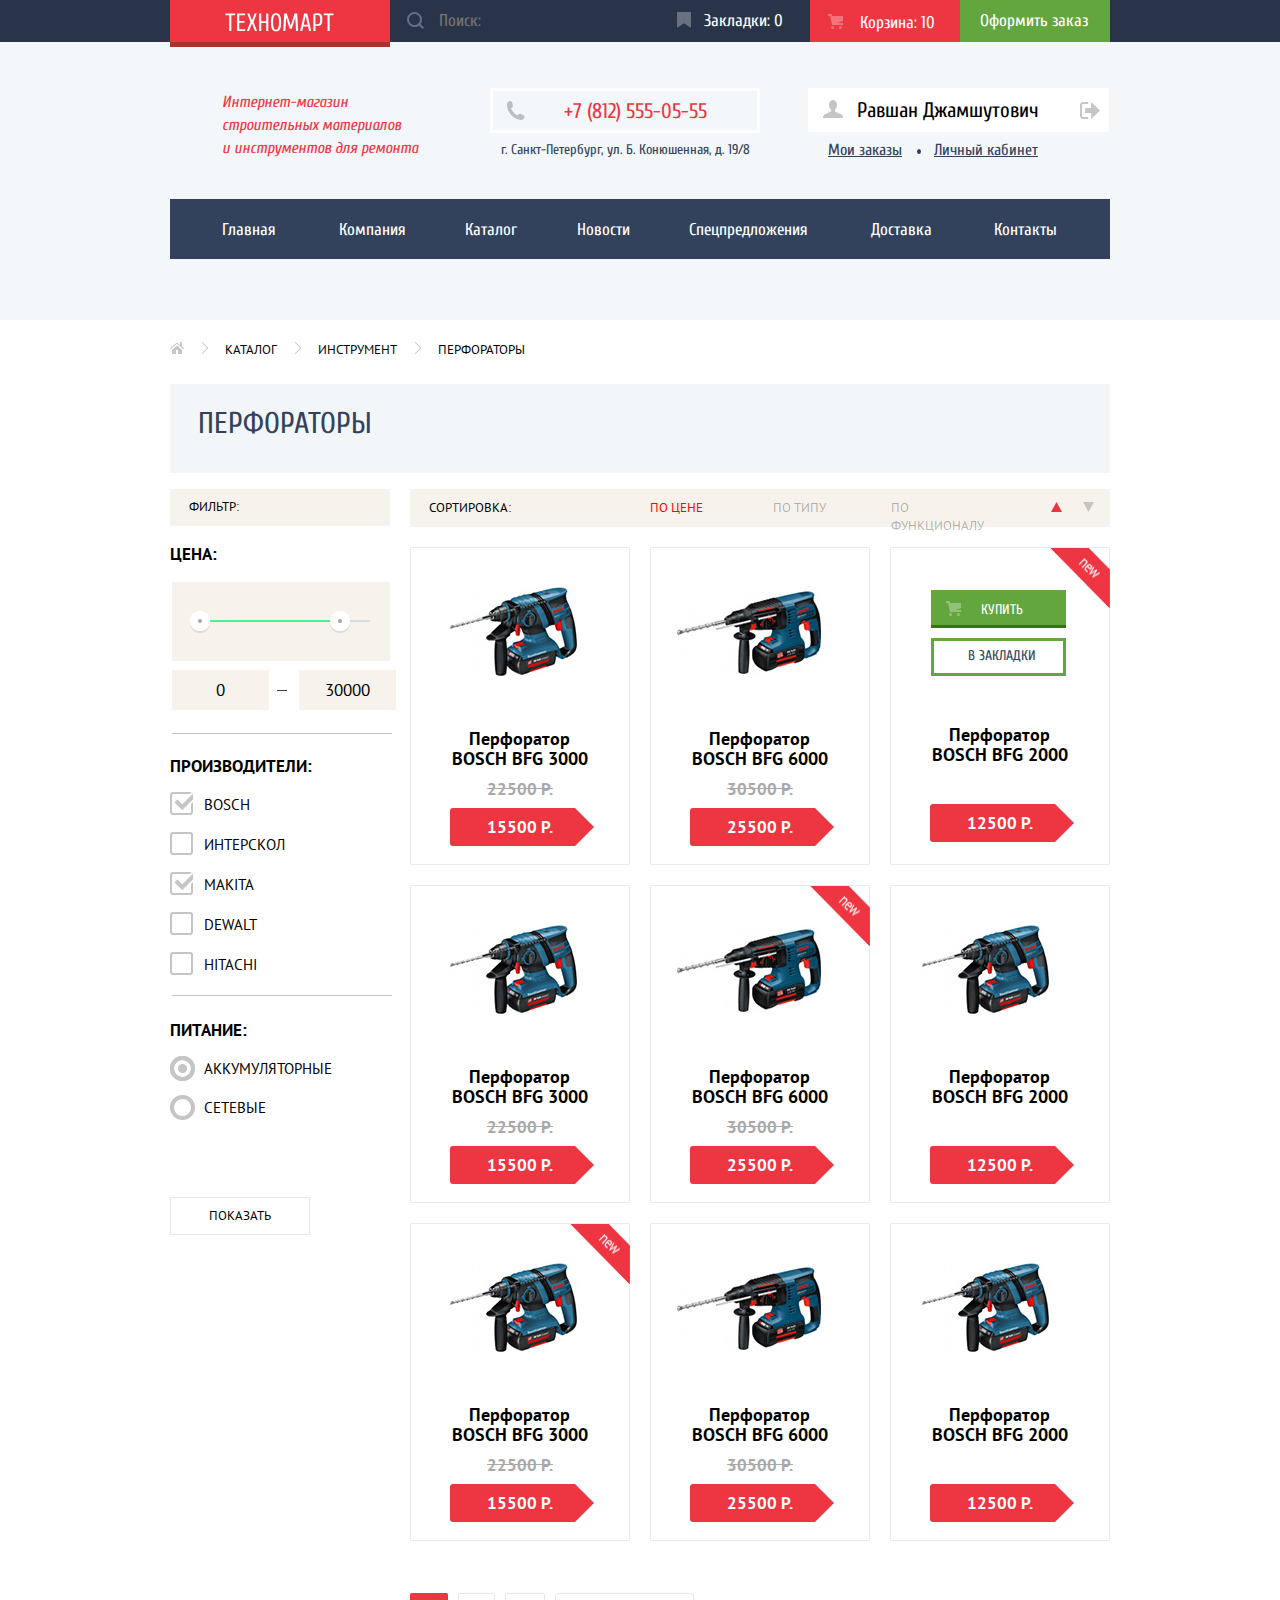
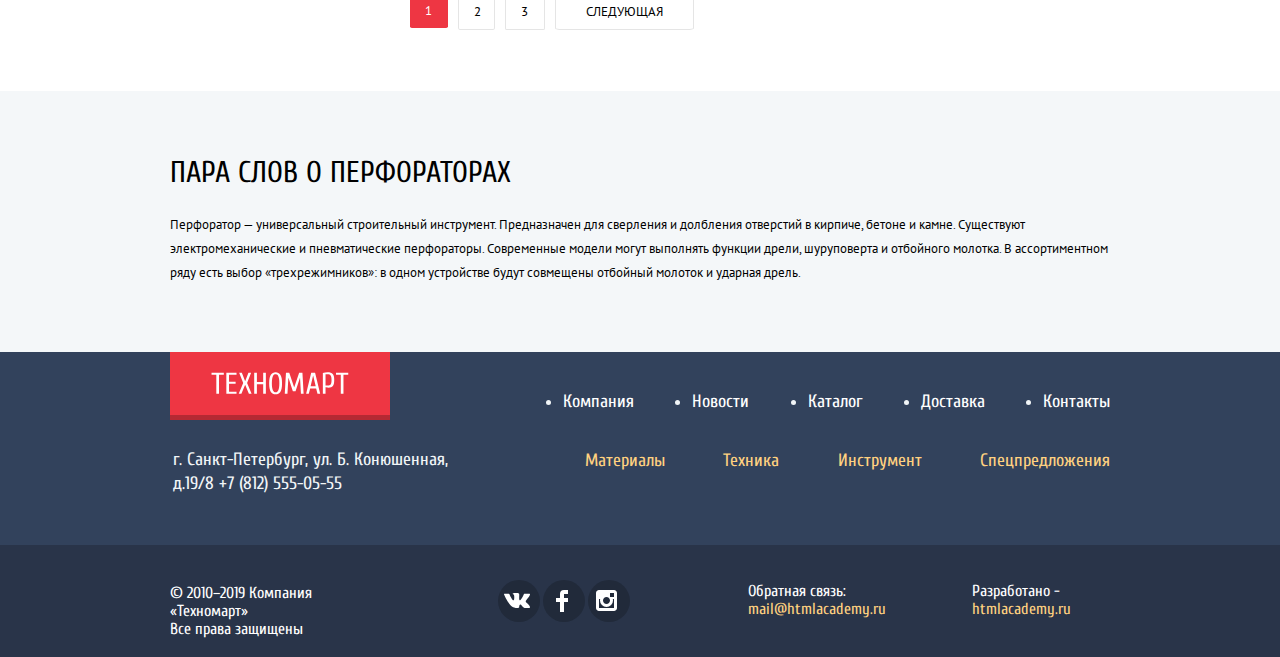
==== commit c5a6649e: "Правки" ====
--- a/catalog.html
+++ b/catalog.html
@@ -1,467 +1,464 @@
 <!DOCTYPE html>
 <html lang="ru">
-  <head>
-    <meta charset="utf-8">
-    <title>Каталог товаров «Техномарт»</title>
-    <link href="https://fonts.googleapis.com/css?family=Cuprum:400,400i,700,700i/PT+Sans:400,400i,700,700i&display=swap&subset=cyrillic" rel="stylesheet">
-    <link href="css/normalize.css" rel="stylesheet">
-    <link href="css/style.css" rel="stylesheet">
-  </head>
-  <body>
-    <h1>Каталог перфораторов</h1>
-    <header class="header">
-      <div class="header-top">
-        <div class="container">
-          <a href="index.html" class="header-logo">
-            <img class="logo-header" src="img/logo.svg" alt="Логотип компании «Техномарт»" width="109" height="19">
-          </a>
-          <form class="search-form" action="https://echo.htmlacademy.ru" method="POST">
-            <div class="search-field">
-              <input class="search" type="search" name="search" id="search" placeholder="Поиск:">
-                <svg class="search-icon" xmlns="http://www.w3.org/2000/svg" width="17" height="17" viewBox="0 0 17 17">
-                  <path fill="white" fill-opacity="0.3" d="M17 15.586l-3.542-3.542A7.465 7.465 0 0 0 15 7.5 7.5 7.5 0 1 0 7.5 15c1.71 0 3.282-.579 4.544-1.542L15.586 17 17 15.586zM2 7.5C2 4.467 4.467 2 7.5 2 10.532 2 13 4.467 13 7.5c0 3.032-2.468 5.5-5.5 5.5A5.506 5.506 0 0 1 2 7.5z"/>
-                </svg>
-            </div>
-          </form>
-          <a class="bookmark-catalog" href="#">
-            <svg xmlns="http://www.w3.org/2000/svg" width="14" height="16" viewBox="0 0 14 16">
-              <path fill="white" fill-opacity="0.3" d="M14 15c0 .55-.368.741-.818.426l-5.363-3.765c-.45-.315-1.187-.315-1.637 0L.818 15.426C.368 15.741 0 15.55 0 15V1c0-.55.45-1 1-1h12c.55 0 1 .45 1 1v14z"/>
-            </svg>
-            <div class="bookmark-quantity">
-              Закладки: 0
-            </div>
-          </a>
-          <a class="cart-catalog" href="#">
-              <svg class="cart-catalog-icon" xmlns="http://www.w3.org/2000/svg" width="15" height="15" viewBox="0 0 15 15" fill="white" fill-opacity="0.3">
-                <circle cx="4.5" cy="13.5" r="1.5"/>
-                <circle cx="12.5" cy="13.5" r="1.5"/>
-                <path d="M15 2H4.07l-.422-2H0v2h2.031l1.985 9H15V9H9.441L15 6.951z"/>
-              </svg>
-            <div class="cart-catalog-quantity">
-              Корзина: 10
-            </div>
-          </a>
-          <div class="header-order-button">
-            <div class="order">
-              <a href="#">
-                Оформить заказ
-              </a>
-            </div>
-          </div>
-        </div>
-      </div>
-      <div class="header-middle">
-        <div class="container">
-          <div class="header-description">
-            <p class="description">
-              Интернет-магазин
-              строительных материалов &#160;
-              и инструментов для ремонта
-            </p>
-            </div>
-          <div class="header-phone">
-            <div class="header-phone-number">
-              <div class="phone-icon">
-                <svg xmlns="http://www.w3.org/2000/svg" width="19" height="19" viewBox="0 0 19 19">
+
+<head>
+  <meta charset="utf-8">
+  <title>Каталог товаров «Техномарт»</title>
+  <link href="https://fonts.googleapis.com/css?family=Cuprum:400,400i,700,700i%7CPT+Sans:400,400i,700,700i&display=swap&subset=cyrillic" rel="stylesheet">
+  <link href="css/normalize.css" rel="stylesheet">
+  <link href="css/style.css" rel="stylesheet">
+</head>
+
+<body>
+  <h1>Каталог перфораторов</h1>
+  <header class="header">
+    <div class="header-top">
+      <div class="container">
+        <a href="index.html" class="header-logo">
+          <img class="logo-header" src="img/logo.svg" alt="Логотип компании «Техномарт»" width="109" height="19">
+        </a>
+        <form class="search-form" action="https://echo.htmlacademy.ru" method="POST">
+          <div class="search-field">
+            <input class="search" type="search" name="search" id="search" placeholder="Поиск:">
+            <svg class="search-icon" xmlns="http://www.w3.org/2000/svg" width="17" height="17" viewBox="0 0 17 17">
+              <path fill="white" fill-opacity="0.3" d="M17 15.586l-3.542-3.542A7.465 7.465 0 0 0 15 7.5 7.5 7.5 0 1 0 7.5 15c1.71 0 3.282-.579 4.544-1.542L15.586 17 17 15.586zM2 7.5C2 4.467 4.467 2 7.5 2 10.532 2 13 4.467 13 7.5c0 3.032-2.468 5.5-5.5 5.5A5.506 5.506 0 0 1 2 7.5z"/>
+            </svg>
+          </div>
+        </form>
+        <a class="bookmark-catalog" href="#">
+          <svg xmlns="http://www.w3.org/2000/svg" width="14" height="16" viewBox="0 0 14 16">
+            <path fill="white" fill-opacity="0.3" d="M14 15c0 .55-.368.741-.818.426l-5.363-3.765c-.45-.315-1.187-.315-1.637 0L.818 15.426C.368 15.741 0 15.55 0 15V1c0-.55.45-1 1-1h12c.55 0 1 .45 1 1v14z"/>
+          </svg>
+          <div class="bookmark-quantity">
+            Закладки: 0
+          </div>
+        </a>
+        <a class="cart-catalog" href="#">
+          <svg class="cart-catalog-icon" xmlns="http://www.w3.org/2000/svg" width="15" height="15" viewBox="0 0 15 15" fill="white" fill-opacity="0.3">
+            <circle cx="4.5" cy="13.5" r="1.5"/>
+            <circle cx="12.5" cy="13.5" r="1.5"/>
+            <path d="M15 2H4.07l-.422-2H0v2h2.031l1.985 9H15V9H9.441L15 6.951z"/>
+          </svg>
+          <div class="cart-catalog-quantity">
+            Корзина: 10
+          </div>
+        </a>
+        <div class="header-order-button">
+          <div class="order">
+            <a href="#">
+              Оформить заказ
+            </a>
+          </div>
+        </div>
+      </div>
+    </div>
+    <div class="header-middle">
+      <div class="container">
+        <div class="header-description">
+          <p class="description">
+            Интернет-магазин строительных материалов &#160; и инструментов для ремонта
+          </p>
+        </div>
+        <div class="header-phone">
+          <div class="header-phone-number">
+            <div class="phone-icon">
+              <svg xmlns="http://www.w3.org/2000/svg" width="19" height="19" viewBox="0 0 19 19">
                 <path fill="#B7BFC8" d="M15.572 18.985h-.941c-4.129-.488-7.157-2.408-9.359-4.864C3.062 11.66 1.318 8.492.978 4.228V3.084c.078-.774.459-1.304.898-1.757C2.425.766 3.25.044 4.002.019c.554-.018 1.5.38 1.879.899.329.446.504 1.339.656 2.003.154.671.505 1.643.408 2.289-.148 1.007-1.487 1.434-1.879 2.166 1.307 3.135 3.443 5.439 6.293 7.031.715-.392 1.346-1.572 2.332-1.595.359-.009.818.178 1.184.286.402.121.75.275 1.104.408.596.224 1.648.521 2.004 1.021.365.513.57 1.356.49 1.879-.164 1.041-1.879 2.197-2.901 2.579z"/>
               </svg>
-              </div>
-              <p class="phone-number">
-                +7 (812) 555-05-55
-              </p>
-            </div>
-            <p class="header-adress">
-              г. Санкт-Петербург, ул. Б. Конюшенная, д. 19/8
+            </div>
+            <p class="phone-number">
+              +7 (812) 555-05-55
             </p>
           </div>
-          
-          <div class="login-menu">
-            <a class="login-user-catalog" href="#">
-              <svg class="login-user-icon" xmlns="http://www.w3.org/2000/svg" width="20" height="18" viewBox="0 0 20 18">
-                  <path fill="#c5c5c5" d="M17.881 14.166c-2.144-.735-4.256-1.666-5.207-2.39-.657-.501-.77-1.618-.517-2.415 1.118-.903 1.864-2.477 1.864-4.278C14.021 2.276 12.221 0 10 0S5.979 2.276 5.979 5.083c0 1.801.746 3.374 1.863 4.277.253.798.141 1.915-.517 2.416-.95.724-3.063 1.654-5.207 2.39S0 18 0 18h20s.025-3.099-2.119-3.834z"/>
-              </svg>
-              Равшан Джамшутович
-            </a>
-            <a class="logout-user-icon" href="#">
-              <svg xmlns="http://www.w3.org/2000/svg" width="21" height="17" viewBox="0 0 21 17">
-                <g fill="#c5c5c5">
-                    <path d="M21 8.5L12.125 0v6h-6v5h6v6z"/>
-                    <path d="M3.106 13.952V3.048c.018-.376.171-1.057 1.01-1.057h5.027V0H4.116C1.938 0 1.112 1.81 1.087 3.027v10.946C1.112 15.189 1.938 17 4.116 17h5.027v-1.99H4.116c-.839 0-.992-.683-1.01-1.058z"/>
-                </g>
-              </svg>
-            </a>
-            <div class="login-cabinet-links-catalog">
-              <a class="login-order-catalog" href="#">Мои заказы</a>
-              <div class="dot"></div>
-              <a class="login-cabinet-catalog" href="#">Личный кабинет</a>
-            </div>
-          </div>
-        </div>
-        <div class="container"> 
-          <ul class="header-nav">
-            <li class="nav-items"><a href="index.html">Главная</a></li>
-            <li class="nav-items"><a href="#">Компания</a></li>
-            <li class="nav-items"><a href="catalog.html">Каталог</a></li>
-            <li class="nav-items"><a href="#">Новости</a></li>
-            <li class="nav-items"><a href="#">Спецпредложения</a></li>
-            <li class="nav-items"><a href="#">Доставка</a></li>
-            <li class="nav-items"><a href="#">Контакты</a></li>
-          </ul>
-        </div>
-      </div>
+          <p class="header-adress">
+            г. Санкт-Петербург, ул. Б. Конюшенная, д. 19/8
+          </p>
+        </div>
+
+        <div class="login-menu">
+          <a class="login-user-catalog" href="#">
+            <svg class="login-user-icon" xmlns="http://www.w3.org/2000/svg" width="20" height="18" viewBox="0 0 20 18">
+              <path fill="#c5c5c5" d="M17.881 14.166c-2.144-.735-4.256-1.666-5.207-2.39-.657-.501-.77-1.618-.517-2.415 1.118-.903 1.864-2.477 1.864-4.278C14.021 2.276 12.221 0 10 0S5.979 2.276 5.979 5.083c0 1.801.746 3.374 1.863 4.277.253.798.141 1.915-.517 2.416-.95.724-3.063 1.654-5.207 2.39S0 18 0 18h20s.025-3.099-2.119-3.834z"/>
+            </svg> Равшан Джамшутович
+          </a>
+          <a class="logout-user-icon" href="#">
+            <svg xmlns="http://www.w3.org/2000/svg" width="21" height="17" viewBox="0 0 21 17">
+              <g fill="#c5c5c5">
+                <path d="M21 8.5L12.125 0v6h-6v5h6v6z"/>
+                <path d="M3.106 13.952V3.048c.018-.376.171-1.057 1.01-1.057h5.027V0H4.116C1.938 0 1.112 1.81 1.087 3.027v10.946C1.112 15.189 1.938 17 4.116 17h5.027v-1.99H4.116c-.839 0-.992-.683-1.01-1.058z"/>
+              </g>
+            </svg>
+          </a>
+          <div class="login-cabinet-links-catalog">
+            <a class="login-order-catalog" href="#">Мои заказы</a>
+            <div class="dot"></div>
+            <a class="login-cabinet-catalog" href="#">Личный кабинет</a>
+          </div>
+        </div>
+      </div>
+      <div class="container">
+        <ul class="header-nav">
+          <li class="nav-items"><a href="index.html">Главная</a></li>
+          <li class="nav-items"><a href="#">Компания</a></li>
+          <li class="nav-items"><a href="catalog.html">Каталог</a></li>
+          <li class="nav-items"><a href="#">Новости</a></li>
+          <li class="nav-items"><a href="#">Спецпредложения</a></li>
+          <li class="nav-items"><a href="#">Доставка</a></li>
+          <li class="nav-items"><a href="#">Контакты</a></li>
+        </ul>
+      </div>
+    </div>
   </header>
 
 
-    <main>
-      <div class="container">
-        <ul class="breadcrumbs">
-          <li class="breadcrumbs-item">
-            <a href="index.html">
-              <svg class="home-icon" xmlns="http://www.w3.org/2000/svg" width="15" height="12">
+  <main>
+    <div class="container">
+      <ul class="breadcrumbs">
+        <li class="breadcrumbs-item">
+          <a href="index.html">
+            <svg class="home-icon" xmlns="http://www.w3.org/2000/svg" width="15" height="12">
               <g fill="#C1C6CE">
                 <path d="M3 8v4h4V8h2v4h4V8L8 3.516z"></path>
                 <path
                   d="M14.831 6.365L13 4.751V0h-2v2.987L8.332.635c-.02-.017-.043-.023-.064-.037a.465.465 0 0 0-.08-.047.551.551 0 0 0-.095-.024C8.062.521 8.032.515 8 .515c-.031 0-.061.006-.092.012a.46.46 0 0 0-.095.025c-.028.011-.053.029-.08.046-.021.014-.045.02-.064.037l-6.498 5.73a.501.501 0 0 0 .33.875.497.497 0 0 0 .331-.125L8 1.677l6.169 5.438a.501.501 0 0 0 .662-.75z">
                 </path>
               </g>
-                </svg>
-              <span class="display-none">Главная</span>
-            </a>
-          </li>
-          <li class="breadcrumbs-item"><a href="#">Каталог</a></li>
-          <li class="breadcrumbs-item"><a href="#">Инструмент</a></li>
-          <li class="breadcrumbs-item"><a>Перфораторы</a></li>
-        </ul>
-      </div>
+            </svg>
+            <span class="display-none">Главная</span>
+          </a>
+        </li>
+        <li class="breadcrumbs-item"><a href="#">Каталог</a></li>
+        <li class="breadcrumbs-item"><a href="#">Инструмент</a></li>
+        <li class="breadcrumbs-item"><a>Перфораторы</a></li>
+      </ul>
+    </div>
 
     <header class="catalog-title container">
       <h2>Перфораторы</h2>
-    </header> 
+    </header>
     <div class="container">
       <div class="catalof-left-column">
-      <div class="filter">
-        <p class="filter-title">Фильтр:</p> 
-        <form id="filter-form" class="filter" action="https://echo.htmlacademy.ru" method="POST">
-        <fieldset class="price">
-          <div class="range">
-            <div class="range-title">
-                Цена:
-            </div>
-            <div class="range-control">
-                <div class='scale'>
-                    <div class="bar">
-    
-                    </div>
-                    <div class="range-toggle toggle-min">
-    
-                    </div>
-                    <div class="range-toggle toggle-max">
-    
-                    </div>
+        <div class="filter">
+          <p class="filter-title">Фильтр:</p>
+          <form id="filter-form" class="filter" action="https://echo.htmlacademy.ru" method="POST">
+            <fieldset class="price">
+              <div class="range">
+                <div class="range-title">
+                  Цена:
                 </div>
-            </div>
-            <div class="price-control">
-                <input class="min-price" type="text" value="0">
-                <input class="max-price" type="text" value="30000">
-            </div>
-        </div>
-        </fieldset>
-        <div class="devider devider-top"></div>
-        <fieldset class="filter-developer">
-          <legend>Производители:</legend>
-          <ul class="filter-developer-list">
-            <li class="filter-developer-items">
-              <input class="filter-developer-checkbox visually-hidden" type="checkbox" name="BOSCH" id="BOSCH" checked>
-              <label for="BOSCH">BOSCH</label>
-            </li>
-            <li class="filter-developer-items">
-              <input class="filter-developer-checkbox visually-hidden" type="checkbox" id="Интерскол" name="Интерскол">
-              <label for="Интерскол">Интерскол</label>
-            </li>
-            <li class="filter-developer-items">
-              <input class="filter-developer-checkbox visually-hidden" type="checkbox" name="Makita" id="Makita" checked>
-              <label for="Makita">Makita</label>
-            </li>
-            <li class="filter-developer-items">
-              <input class="filter-developer-checkbox visually-hidden" type="checkbox" name="De-Walt" id="De-Walt">
-              <label for="De-Walt">DeWalt</label>
-            </li>
-            <li class="filter-developer-items">
-              <input class="filter-developer-checkbox visually-hidden" type="checkbox" name="Hitachi" id="Hitachi">
-              <label for="Hitachi">Hitachi</label>
-            </li>
+                <div class="range-control">
+                  <div class='scale'>
+                    <div class="bar"></div>
+                    <div class="range-toggle toggle-min"></div>
+                    <div class="range-toggle toggle-max"></div>
+                  </div>
+                </div>
+                <div class="price-control">
+                  <input class="min-price" type="text" value="0">
+                  <input class="max-price" type="text" value="30000">
+                </div>
+              </div>
+            </fieldset>
+            <div class="devider devider-top"></div>
+            <fieldset class="filter-developer">
+              <legend>Производители:</legend>
+              <ul class="filter-developer-list">
+                <li class="filter-developer-items">
+                  <input class="filter-developer-checkbox visually-hidden" type="checkbox" name="BOSCH" id="BOSCH" checked>
+                  <label for="BOSCH">BOSCH</label>
+                </li>
+                <li class="filter-developer-items">
+                  <input class="filter-developer-checkbox visually-hidden" type="checkbox" id="Интерскол" name="Интерскол">
+                  <label for="Интерскол">Интерскол</label>
+                </li>
+                <li class="filter-developer-items">
+                  <input class="filter-developer-checkbox visually-hidden" type="checkbox" name="Makita" id="Makita" checked>
+                  <label for="Makita">Makita</label>
+                </li>
+                <li class="filter-developer-items">
+                  <input class="filter-developer-checkbox visually-hidden" type="checkbox" name="De-Walt" id="De-Walt">
+                  <label for="De-Walt">DeWalt</label>
+                </li>
+                <li class="filter-developer-items">
+                  <input class="filter-developer-checkbox visually-hidden" type="checkbox" name="Hitachi" id="Hitachi">
+                  <label for="Hitachi">Hitachi</label>
+                </li>
+              </ul>
+            </fieldset>
+            <div class="devider devider-bot"></div>
+            <fieldset class="filter-power">
+              <legend>Питание:</legend>
+              <ul class="filter-power-list">
+                <li class="filter-power-items">
+                  <input class="filter-power-radio visually-hidden" type="radio" name="power-type" id="Аккумуляторные" checked>
+                  <label for="Аккумуляторные">Аккумуляторные</label>
+                </li>
+                <li class="filter-power-items">
+                  <input class="filter-power-radio visually-hidden" type="radio" name="Сетевые" id="Сетевые">
+                  <label for="Сетевые">Сетевые</label>
+                </li>
+              </ul>
+            </fieldset>
+            <button form="filter-form" type="submit">Показать</button>
+          </form>
+        </div>
+      </div>
+      <div class="catalog-right-column">
+        <div class="catalog-sort">
+          <p class="catalog-sort-header">Сортировка:</p>
+          <a class="sort-on-price" href="#">По цене</a>
+          <a class="sort-on-type" href="#">По типу</a>
+          <a class="sort-on-func" href="#">По функционалу</a>
+          <a class="sort-up" href="#">
+            <svg xmlns="http://www.w3.org/2000/svg" width="11" height="10" viewBox="0 0 11 10">
+              <path fill="#ee3643" d="M5.5 0L0 10h11z"/>
+            </svg>
+          </a>
+          <a class="sort-down" href="#">
+            <svg xmlns="http://www.w3.org/2000/svg" width="11" height="10" viewBox="0 0 11 10">
+              <path fill="#c5c5c5" d="M5.5 10L0 0h11"/>
+            </svg>
+          </a>
+        </div>
+        <div class="catalog-items">
+          <div class="popular-catalog-item">
+            <div class="popular-catalog-button">
+              <a class="popular-catalog-buy" href="#"></a>
+              <a class="popular-catalog-bookmark" href=""></a>
+            </div>
+            <div class="popular-catalog-image">
+              <img src="img/bosch_bfg_3000.jpg" width="218" height="170" alt="Перфоратор BOSCH BFG 9000">
+            </div>
+            <div class="popular-catalog-title">Перфоратор BOSCH BFG 3000</div>
+            <div class="popular-catalog-old-price">22500 Р.</div>
+            <div class="popular-catalog-new-price">15500 Р.</div>
+          </div>
+          <div class="popular-catalog-item">
+            <div class="popular-catalog-button">
+              <a class="popular-catalog-buy" href="#"></a>
+              <a class="popular-catalog-bookmark" href=""></a>
+            </div>
+            <div class="popular-catalog-image">
+              <img src="img/bosch_bfg_6000.jpg" width="218" height="170" alt="Перфоратор BOSCH BFG 9000">
+            </div>
+            <div class="popular-catalog-title">Перфоратор BOSCH BFG 6000</div>
+            <div class="popular-catalog-old-price">30500 Р.</div>
+            <div class="popular-catalog-new-price">25500 Р.</div>
+          </div>
+          <div class="popular-catalog-item">
+            <img class="flag-catalog" src="img/flag_new.png" width="60" height="60" alt="Флажок ноинки товаров">
+            <div class="popular-catalog-button-active">
+              <a class="popular-catalog-buy-active" href="#">
+                <svg class="catalog-cart-icon" xmlns="http://www.w3.org/2000/svg" width="15" height="15" viewBox="0 0 15 15" fill="white" fill-opacity="0.3">
+                    <circle cx="4.5" cy="13.5" r="1.5"/>
+                    <circle cx="12.5" cy="13.5" r="1.5"/>
+                    <path d="M15 2H4.07l-.422-2H0v2h2.031l1.985 9H15V9H9.441L15 6.951z"/>
+                  </svg>
+                <div class="buy-active-article">
+                  Купить
+                </div>
+              </a>
+              <a class="popular-catalog-bookmark-active" href="">
+                <div class="bookmark-active-article">
+                  В закладки
+                </div>
+              </a>
+            </div>
+            <div class="popular-catalog-image display-none">
+              <img src="img/bosch_bfg_2000.jpg" width="218" height="170" alt="Перфоратор BOSCH BFG 9000">
+            </div>
+            <div class="popular-catalog-title">Перфоратор BOSCH BFG 2000</div>
+            <div class="popular-catalog-old-price hidden-price">30500 Р.</div>
+            <div class="popular-catalog-new-price">12500 Р.</div>
+          </div>
+          <div class="popular-catalog-item">
+            <div class="popular-catalog-button">
+              <a class="popular-catalog-buy" href="#"></a>
+              <a class="popular-catalog-bookmark" href=""></a>
+            </div>
+            <div class="popular-catalog-image">
+              <img src="img/bosch_bfg_3000.jpg" width="218" height="170" alt="Перфоратор BOSCH BFG 9000">
+            </div>
+            <div class="popular-catalog-title">Перфоратор BOSCH BFG 3000</div>
+            <div class="popular-catalog-old-price">22500 Р.</div>
+            <div class="popular-catalog-new-price">15500 Р.</div>
+          </div>
+          <div class="popular-catalog-item">
+            <img class="flag-catalog" src="img/flag_new.png" width="60" height="60" alt="Флажок ноинки товаров">
+            <div class="popular-catalog-button">
+              <a class="popular-catalog-buy" href="#"></a>
+              <a class="popular-catalog-bookmark" href=""></a>
+            </div>
+            <div class="popular-catalog-image">
+              <img src="img/bosch_bfg_6000.jpg" width="218" height="170" alt="Перфоратор BOSCH BFG 9000">
+            </div>
+            <div class="popular-catalog-title">Перфоратор BOSCH BFG 6000</div>
+            <div class="popular-catalog-old-price">30500 Р.</div>
+            <div class="popular-catalog-new-price">25500 Р.</div>
+          </div>
+          <div class="popular-catalog-item">
+            <div class="popular-catalog-button">
+              <a class="popular-catalog-buy" href="#"></a>
+              <a class="popular-catalog-bookmark" href=""></a>
+            </div>
+            <div class="popular-catalog-image">
+              <img src="img/bosch_bfg_2000.jpg" width="218" height="170" alt="Перфоратор BOSCH BFG 9000">
+            </div>
+            <div class="popular-catalog-title">Перфоратор BOSCH BFG 2000</div>
+            <div class="popular-catalog-old-price hidden-price">30500 Р.</div>
+            <div class="popular-catalog-new-price">12500 Р.</div>
+          </div>
+          <div class="popular-catalog-item">
+            <img class="flag-catalog" src="img/flag_new.png" width="60" height="60" alt="Флажок ноинки товаров">
+            <div class="popular-catalog-button">
+              <a class="popular-catalog-buy" href="#"></a>
+              <a class="popular-catalog-bookmark" href=""></a>
+            </div>
+            <div class="popular-catalog-image">
+              <img src="img/bosch_bfg_3000.jpg" width="218" height="170" alt="Перфоратор BOSCH BFG 9000">
+            </div>
+            <div class="popular-catalog-title">Перфоратор BOSCH BFG 3000</div>
+            <div class="popular-catalog-old-price">22500 Р.</div>
+            <div class="popular-catalog-new-price">15500 Р.</div>
+          </div>
+          <div class="popular-catalog-item">
+            <div class="popular-catalog-button">
+              <a class="popular-catalog-buy" href="#"></a>
+              <a class="popular-catalog-bookmark" href=""></a>
+            </div>
+            <div class="popular-catalog-image">
+              <img src="img/bosch_bfg_6000.jpg" width="218" height="170" alt="Перфоратор BOSCH BFG 9000">
+            </div>
+            <div class="popular-catalog-title">Перфоратор BOSCH BFG 6000</div>
+            <div class="popular-catalog-old-price">30500 Р.</div>
+            <div class="popular-catalog-new-price">25500 Р.</div>
+          </div>
+          <div class="popular-catalog-item">
+            <div class="popular-catalog-button">
+              <a class="popular-catalog-buy" href="#"></a>
+              <a class="popular-catalog-bookmark" href=""></a>
+            </div>
+            <div class="popular-catalog-image">
+              <img src="img/bosch_bfg_2000.jpg" width="218" height="170" alt="Перфоратор BOSCH BFG 9000">
+            </div>
+            <div class="popular-catalog-title">Перфоратор BOSCH BFG 2000</div>
+            <div class="popular-catalog-old-price hidden-price">30500 Р.</div>
+            <div class="popular-catalog-new-price">12500 Р.</div>
+          </div>
+        </div>
+        <div class="pages container">
+          <ul class="pages-list">
+            <li><a class="page-1" href="#">1</a></li>
+            <li><a class="page-2" href="#">2</a></li>
+            <li><a class="page-3" href="#">3</a></li>
+            <li><a class="next-page" href="#">Следующая</a></li>
           </ul>
-        </fieldset>
-        <div class="devider devider-bot"></div>
-        <fieldset class="filter-power">
-          <legend>Питание:</legend>
-          <ul class="filter-power-list">
-            <li class="filter-power-items">
-              <input class="filter-power-radio visually-hidden" type="radio" name="power-type" id="Аккумуляторные" checked>
-              <label for="Аккумуляторные">Аккумуляторные</label>
-            </li>
-            <li class="filter-power-items">
-              <input class="filter-power-radio visually-hidden" type="radio" name="Сетевые" id="Сетевые">
-              <label for="Сетевые">Сетевые</label>
-            </li>
+        </div>
+      </div>
+    </div>
+    <section class="about-product">
+      <div class="container">
+        <!--Центровщик-->
+        <div>
+          <h2>Пара слов о перфораторах</h2>
+          <p>
+            Перфоратор — универсальный строительный инструмент. Предназначен для сверления и долбления отверстий в кирпиче, бетоне и камне. Существуют электромеханические и пневматические перфораторы. Современные модели могут выполнять функции дрели, шуруповерта
+            и отбойного молотка. В ассортиментном ряду есть выбор «трехрежимников»: в одном устройстве будут совмещены отбойный молоток и ударная дрель.
+          </p>
+        </div>
+      </div>
+    </section>
+  </main>
+  <footer>
+    <div class="footer-bot-catalog">
+      <!--Блок footer-top-->
+      <div class="container">
+        <a class="footer-logo">
+          <img class="footer-logo-text" src="img/logo.svg" alt="Логотип компании «Техномарт»" width="138" height="23">
+        </a>
+        <ul class="footer-bot-navigation">
+          <li><a href="#">Компания</a></li>
+          <li><a href="#">Новости</a></li>
+          <li><a href="catalog.html">Каталог</a></li>
+          <li><a href="#">Доставка</a></li>
+          <li><a href="#">Контакты</a></li>
+        </ul>
+      </div>
+      <div class="footer-middle">
+        <!--Вторая линия флексбоксов-->
+        <div class="container">
+          <p class="footer-middle-adress">
+            г. Санкт-Петербург, ул. Б. Конюшенная, д.19/8 +7 (812) 555-05-55
+          </p>
+          <ul class="footer-middle-navigation">
+            <li><a href="#">Материалы</a></li>
+            <li><a href="#">Техника</a></li>
+            <li><a href="#">Инструмент</a></li>
+            <li><a href="#">Спецпредложения</a></li>
           </ul>
-        </fieldset>
-        <button form="filter-form" type="submit">Показать</button>
-        </form>
-      </div>
-    </div>
-    <div class="catalog-right-column">
-        <div class="catalog-sort"> <!--Контейнер-->
-
-          <p class="catalog-sort-header">Сортировка:</p>
-
-            <a class="sort-on-price" href="#">По цене</a>
-            <a class="sort-on-type" href="#">По типу</a>
-            <a class="sort-on-func" href="#">По функционалу</a>
-            <a class="sort-up" href="#">
-              <svg xmlns="http://www.w3.org/2000/svg" width="11" height="10" viewBox="0 0 11 10">
-                <path fill="#ee3643" d="M5.5 0L0 10h11z"/>
-              </svg>
-            </a>
-            <a class="sort-down" href="#">
-              <svg xmlns="http://www.w3.org/2000/svg" width="11" height="10" viewBox="0 0 11 10">
-              <path fill="#c5c5c5" d="M5.5 10L0 0h11"/>
-            </svg>
-            
-            </a>
-
-
-        </div>
-              <div class="catalog-items">
-              <div class="popular-catalog-item">
-                <div class="popular-catalog-button">
-                  <a class="popular-catalog-buy" href="#"></a>
-                  <a class="popular-catalog-bookmark" href=""></a>
-                </div>
-                <div class="popular-catalog-image">
-                  <img src="img/bosch_bfg_3000.jpg" width="218" height="170" alt="Перфоратор BOSCH BFG 9000">
-                </div>
-                <div class="popular-catalog-title">Перфоратор BOSCH BFG 3000</div>
-                <div class="popular-catalog-old-price">22500 Р.</div>
-                <div class="popular-catalog-new-price">15500 Р.</div>
-              </div>
-              <div class="popular-catalog-item">
-                <div class="popular-catalog-button">
-                  <a class="popular-catalog-buy" href="#"></a>
-                  <a class="popular-catalog-bookmark" href=""></a>
-                </div>
-                <div class="popular-catalog-image">
-                  <img src="img/bosch_bfg_6000.jpg" width="218" height="170" alt="Перфоратор BOSCH BFG 9000">
-                </div>
-                <div class="popular-catalog-title">Перфоратор BOSCH BFG 6000</div>
-                <div class="popular-catalog-old-price">30500 Р.</div>
-                <div class="popular-catalog-new-price">25500 Р.</div>
-              </div>
-              <div class="popular-catalog-item">
-                <img class="flag-catalog" src="img/flag_new.png" width="60" height="60" alt="Флажок ноинки товаров">
-                <div class="popular-catalog-button-active">
-                  <a class="popular-catalog-buy-active" href="#">
-                    <svg class="catalog-cart-icon" xmlns="http://www.w3.org/2000/svg" width="15" height="15" viewBox="0 0 15 15" fill="white" fill-opacity="0.3">
-                      <circle cx="4.5" cy="13.5" r="1.5"/>
-                      <circle cx="12.5" cy="13.5" r="1.5"/>
-                      <path d="M15 2H4.07l-.422-2H0v2h2.031l1.985 9H15V9H9.441L15 6.951z"/>
-                    </svg>
-                    <div class="buy-active-article">
-                      Купить
-                    </div>
-                  </a>
-                  <a class="popular-catalog-bookmark-active" href="">
-                    <div class="bookmark-active-article">
-                      В закладки
-                    </div>
-                  </a>
-                </div>
-                <div class="popular-catalog-image display-none">
-                  <img src="img/bosch_bfg_2000.jpg" width="218" height="170" alt="Перфоратор BOSCH BFG 9000">
-                </div>
-                <div class="popular-catalog-title">Перфоратор BOSCH BFG 2000</div>
-                <div class="popular-catalog-old-price hidden-price">30500 Р.</div>
-                <div class="popular-catalog-new-price">12500 Р.</div>
-              </div>
-              <div class="popular-catalog-item">
-                  <div class="popular-catalog-button">
-                    <a class="popular-catalog-buy" href="#"></a>
-                    <a class="popular-catalog-bookmark" href=""></a>
-                  </div>
-                  <div class="popular-catalog-image">
-                    <img src="img/bosch_bfg_3000.jpg" width="218" height="170" alt="Перфоратор BOSCH BFG 9000">
-                  </div>
-                  <div class="popular-catalog-title">Перфоратор BOSCH BFG 3000</div>
-                  <div class="popular-catalog-old-price">22500 Р.</div>
-                  <div class="popular-catalog-new-price">15500 Р.</div>
-                </div>
-                <div class="popular-catalog-item">
-                  <img class="flag-catalog" src="img/flag_new.png" width="60" height="60" alt="Флажок ноинки товаров">
-                  <div class="popular-catalog-button">
-                    <a class="popular-catalog-buy" href="#"></a>
-                    <a class="popular-catalog-bookmark" href=""></a>
-                  </div>
-                  <div class="popular-catalog-image">
-                    <img src="img/bosch_bfg_6000.jpg" width="218" height="170" alt="Перфоратор BOSCH BFG 9000">
-                  </div>
-                  <div class="popular-catalog-title">Перфоратор BOSCH BFG 6000</div>
-                  <div class="popular-catalog-old-price">30500 Р.</div>
-                  <div class="popular-catalog-new-price">25500 Р.</div>
-                </div>
-                <div class="popular-catalog-item">
-                  <div class="popular-catalog-button">
-                    <a class="popular-catalog-buy" href="#"></a>
-                    <a class="popular-catalog-bookmark" href=""></a>
-                  </div>
-                  <div class="popular-catalog-image">
-                    <img src="img/bosch_bfg_2000.jpg" width="218" height="170" alt="Перфоратор BOSCH BFG 9000">
-                  </div>
-                  <div class="popular-catalog-title">Перфоратор BOSCH BFG 2000</div>
-                  <div class="popular-catalog-old-price hidden-price">30500 Р.</div>
-                  <div class="popular-catalog-new-price">12500 Р.</div>
-                </div>
-                <div class="popular-catalog-item">
-                    <img class="flag-catalog" src="img/flag_new.png" width="60" height="60" alt="Флажок ноинки товаров">
-                    <div class="popular-catalog-button">
-                      <a class="popular-catalog-buy" href="#"></a>
-                      <a class="popular-catalog-bookmark" href=""></a>
-                    </div>
-                    <div class="popular-catalog-image">
-                      <img src="img/bosch_bfg_3000.jpg" width="218" height="170" alt="Перфоратор BOSCH BFG 9000">
-                    </div>
-                    <div class="popular-catalog-title">Перфоратор BOSCH BFG 3000</div>
-                    <div class="popular-catalog-old-price">22500 Р.</div>
-                    <div class="popular-catalog-new-price">15500 Р.</div>
-                  </div>
-                  <div class="popular-catalog-item">
-                    <div class="popular-catalog-button">
-                      <a class="popular-catalog-buy" href="#"></a>
-                      <a class="popular-catalog-bookmark" href=""></a>
-                    </div>
-                    <div class="popular-catalog-image">
-                      <img src="img/bosch_bfg_6000.jpg" width="218" height="170" alt="Перфоратор BOSCH BFG 9000">
-                    </div>
-                    <div class="popular-catalog-title">Перфоратор BOSCH BFG 6000</div>
-                    <div class="popular-catalog-old-price">30500 Р.</div>
-                    <div class="popular-catalog-new-price">25500 Р.</div>
-                  </div>
-                  <div class="popular-catalog-item">
-                    <div class="popular-catalog-button">
-                      <a class="popular-catalog-buy" href="#"></a>
-                      <a class="popular-catalog-bookmark" href=""></a>
-                    </div>
-                    <div class="popular-catalog-image">
-                      <img src="img/bosch_bfg_2000.jpg" width="218" height="170" alt="Перфоратор BOSCH BFG 9000">
-                    </div>
-                    <div class="popular-catalog-title">Перфоратор BOSCH BFG 2000</div>
-                    <div class="popular-catalog-old-price hidden-price">30500 Р.</div>
-                    <div class="popular-catalog-new-price">12500 Р.</div>
-                  </div>
-            </div>
-            <div class="pages container">
-              <ul class="pages-list">
-                <li><a class="page-1" href="#">1</a></li>
-                <li><a class="page-2" href="#">2</a></li>
-                <li><a class="page-3" href="#">3</a></li>
-                <li><a class="next-page" href="#">Следующая</a></li>
-            </ul>
-            </div>
-        </div>
-      </div>
-      <section class="about-product">
-        <div class="container"> <!--Центровщик-->
-          <div>
-          <h2>Пара слов о перфораторах</h2> 
-          <p>
-            Перфоратор — универсальный строительный инструмент. Предназначен для сверления и долбления отверстий в кирпиче, бетоне и камне.<br>
-            Существуют электромеханические и пневматические перфораторы. Современные модели могут выполнять функции дрели, шуруповерта и отбойного молотка. В<br> 
-            ассортиментном ряду есть выбор «трехрежимников»: в одном устройстве будут совмещены отбойный молоток и ударная дрель.
-          </p>
-          </div>
-        </div>
-      </section>
-    </main>
-    <footer>
-        <div class="footer-bot-catalog"> <!--Блок footer-top-->
-          <div class="container">
-            <a class="footer-logo">
-              <img class="footer-logo-text" src="img/logo.svg" alt="Логотип компании «Техномарт»" width="138" height="23">
-            </a>
-          <ul class="footer-bot-navigation">
-            <li><a href="#">Компания</a></li>
-            <li><a href="#">Новости</a></li>
-            <li><a href="catalog.html">Каталог</a></li>
-            <li><a href="#">Доставка</a></li>
-            <li><a href="#">Контакты</a></li>
-          </ul>
-          </div>
-          <div class="footer-middle"> <!--Вторая линия флексбоксов-->
-            <div class="container">
-            <p class="footer-middle-adress">
-              г. Санкт-Петербург, ул. Б. Конюшенная, д.19/8
-              +7 (812) 555-05-55
-            </p>
-            <ul class="footer-middle-navigation">
-              <li><a href="#">Материалы</a></li>
-              <li><a href="#">Техника</a></li>
-              <li><a href="#">Инструмент</a></li>
-              <li><a href="#">Спецпредложения</a></li>
-            </ul>
-          </div>
-        </div>
-        </div>
-        <div class="footer-bottom"> <!--Блок footer-bot-->
-          <div class="container">
-          <p class="footer-bottom-text">
-            © 2010–2019 Компания «Техномарт»<br>
-            Все права защищены
-          </p>
-          <ul class="footer-bottom-social">
-            <li class="bg-icon"><a href="#">
+        </div>
+      </div>
+    </div>
+    <div class="footer-bottom">
+      <!--Блок footer-bot-->
+      <div class="container">
+        <p class="footer-bottom-text">
+          © 2010–2019 Компания «Техномарт»<br> Все права защищены
+        </p>
+        <ul class="footer-bottom-social">
+          <li class="bg-icon">
+            <a href="#">
               <svg class="vkontakte" xmlns="http://www.w3.org/2000/svg" width="26" height="15" viewBox="0 0 26 15">
                 <path fill="#FFF" d="M16.138 11.51c.956-.309 2.18 2.04 3.483 2.939.978.681 1.727.534 1.727.534l3.473-.05s1.815-.112.957-1.554c-.071-.12-.503-1.069-2.585-3.022-2.177-2.043-1.882-1.712.739-5.244 1.597-2.153 2.236-3.468 2.036-4.028-.192-.539-1.365-.399-1.365-.399L20.69.713c-.381.001-.704.119-.851.515-.003.004-.621 1.666-1.445 3.079-1.741 2.989-2.436 3.148-2.724 2.961-.661-.433-.494-1.737-.494-2.664 0-2.897.432-4.105-.846-4.417-.427-.104-.739-.172-1.828-.182-1.392-.021-2.574 0-3.244.329-.445.223-.786.712-.579.74.26.035.843.16 1.155.586.401.552.389 1.789.389 1.789s.229 3.411-.54 3.834c-.528.29-1.25-.302-2.803-3.016-.793-1.388-1.392-2.922-1.392-2.922s-.116-.285-.326-.441c-.25-.185-.6-.244-.6-.244L.848.684S.29.7.085.946c-.182.218-.015.668-.015.668s2.909 6.881 6.203 10.347c3.02 3.182 6.452 2.971 6.452 2.971h1.555s.469-.054.709-.312c.224-.24.214-.691.214-.691s-.031-2.109.935-2.419z"/>
               </svg>
-            </a></li>
-            <li class="bg-icon"><a href="#">
+            </a>
+          </li>
+          <li class="bg-icon">
+            <a href="#">
               <svg class="facebook" xmlns="http://www.w3.org/2000/svg" width="12" height="22" viewBox="0 0 12 22">
                 <path fill="#FFF" d="M12 4V0H8a4 4 0 0 0-4 4v4H0v4h4v10h4V12h4V8H8V4h4z"/>
               </svg>
-            </a></li>
-            <li class="bg-icon"><a href="#">
+            </a>
+          </li>
+          <li class="bg-icon">
+            <a href="#">
               <svg class="instagram" xmlns="http://www.w3.org/2000/svg" width="21" height="21" viewBox="0 0 21 21">
                 <path fill="#FFF" d="M18 0H3C1.35 0 0 1.35 0 3v15c0 1.65 1.35 3 3 3h15c1.65 0 3-1.35 3-3V3c0-1.65-1.35-3-3-3zm-7.5 7c1.93 0 3.5 1.57 3.5 3.5S12.43 14 10.5 14 7 12.43 7 10.5 8.57 7 10.5 7zM18 18H3V9h1.181A6.504 6.504 0 0 0 4 10.5a6.5 6.5 0 1 0 13 0 6.45 6.45 0 0 0-.181-1.5H18v9zm0-11h-4V3h4v4z"/>
               </svg>
-            </a></li>
-          </ul>
-          <p class="footer-bottom-feedback">
-            Обратная связь:<br>
-            <a href="#">mail@htmlacademy.ru</a>
-          </p>
-          <p class="footer-bottom-developer">
-            Разработано - <br>
-            <a href="https://htmlacademy.ru/intensive/htmlcss">htmlacademy.ru</a>
-          </p>
-          </div>
-        </div>
-    </footer>
-      <div class="display-none">
-        <div class="add-to-cart"> <!--Попап товар добавлен в корзину-->
-          <div class="red-line"></div>
-          <a class="add-to-cart-close" href="#">
-            <svg xmlns="http://www.w3.org/2000/svg" width="21" height="21" viewBox="0 0 21 21">
+            </a>
+          </li>
+        </ul>
+        <p class="footer-bottom-feedback">
+          Обратная связь:
+          <a href="#">mail@htmlacademy.ru</a>
+        </p>
+        <p class="footer-bottom-developer">
+          Разработано -
+          <a href="https://htmlacademy.ru/intensive/htmlcss">htmlacademy.ru</a>
+        </p>
+      </div>
+    </div>
+  </footer>
+  <div class="display-none">
+    <div class="add-to-cart">
+      <!--Попап товар добавлен в корзину-->
+      <div class="red-line"></div>
+      <a class="add-to-cart-close" href="#">
+        <svg xmlns="http://www.w3.org/2000/svg" width="21" height="21" viewBox="0 0 21 21">
               <path fill="#EE3643" d="M13.273 10.5l7.422-7.422a1.003 1.003 0 0 0 0-1.414L19.336.305a1.003 1.003 0 0 0-1.414 0L10.5 7.727 3.078.305a1.003 1.003 0 0 0-1.414 0L.305 1.664a1.003 1.003 0 0 0 0 1.414L7.727 10.5.306 17.922a1.003 1.003 0 0 0 0 1.414l1.359 1.359a1.003 1.003 0 0 0 1.414 0l7.422-7.422 7.422 7.422a1.003 1.003 0 0 0 1.414 0l1.359-1.359a1.003 1.003 0 0 0 0-1.414L13.273 10.5z"/>
             </svg>
-          </a>
-          <svg class="modal-icon-add-to-cart" xmlns="http://www.w3.org/2000/svg" width="66" height="66" viewBox="0 0 66 66">
+      </a>
+      <svg class="modal-icon-add-to-cart" xmlns="http://www.w3.org/2000/svg" width="66" height="66" viewBox="0 0 66 66">
             <circle cx="33" cy="33" r="33" fill="#63A63E"/>
             <path fill="#FFF" d="M49.641 21.066a1.003 1.003 0 0 0-1.414 0L29.788 39.504a1.003 1.003 0 0 1-1.414 0l-8.14-8.139a1.003 1.003 0 0 0-1.414 0L15.285 34.9a1.003 1.003 0 0 0 0 1.414l13.089 13.09a1.003 1.003 0 0 0 1.414 0l3.536-3.536 1.414-1.414 18.438-18.438a1.003 1.003 0 0 0 0-1.414l-3.535-3.536z"/>
           </svg>
-          <p class="add-to-cart-article">Товар добвален в корзину!</p>
-          <div class="add-to-cart-button-back">
-            <a class="make-order" href="#">Оформить заказ</a>
-            <a class="continue-shopping" href="#">Продолжить покупки</a>
-          </div> 
-        </div>
-      </div>
-  </body>
+      <p class="add-to-cart-article">Товар добвален в корзину!</p>
+      <div class="add-to-cart-button-back">
+        <a class="make-order" href="#">Оформить заказ</a>
+        <a class="continue-shopping" href="#">Продолжить покупки</a>
+      </div>
+    </div>
+  </div>
+</body>
+
 </html>--- a/css/style.css
+++ b/css/style.css
@@ -1,1618 +1,1821 @@
 body {
-    margin: 0;
-    padding: 0;
-
-    font-family: "Cuprum", Arial, sans-serif;
-    font-weight: normal;
-    background-color: white;
-    background-repeat: no-repeat;
+  margin: 0;
+  padding: 0;
+  font-family: "Cuprum", Arial, sans-serif;
+  font-weight: normal;
+  background-color: white;
+  background-repeat: no-repeat;
 }
 
 body h1 {
-    display: none;
-}
+  display: none;
+}
+
 a {
-    color: white;
-    text-decoration: none;
-}
+  color: white;
+  text-decoration: none;
+}
+
 
 /*Центровщики*/
+
 .container {
-    display: flex;
-    margin: 0 auto;
-    width: 940px;
-    padding: 0;
-}
+  display: flex;
+  margin: 0 auto;
+  width: 940px;
+  padding: 0;
+}
+
 .container1 {
-    display: flex;
-    justify-content: space-between;
-    margin: 0 auto;
-    width: 940px;
-    padding: 0;
-    flex-wrap: wrap;
-}
+  display: flex;
+  justify-content: space-between;
+  margin: 0 auto;
+  width: 940px;
+  padding: 0;
+  flex-wrap: wrap;
+}
+
 
 /* Стилизация хедера */
+
 .header {
-    height: 320px;
-    background-color: #f4f7f9;
-}
+  height: 320px;
+  background-color: #f4f7f9;
+}
+
+
 /*Стилизация верхней части хэдера*/
+
 .header-top {
-    color: white;
-    height: 42px;
+  color: white;
+  height: 42px;
 }
 
 .header-top,
 .search {
-    background-color: #293449;
-    color: white;
-    font-size: 17px;
-    line-height: 18px;
-    text-align: left;
-    
-}
+  background-color: #293449;
+  color: white;
+  font-size: 17px;
+  line-height: 18px;
+  text-align: left;
+}
+
 .header-logo {
-    width: 220px;
-    height: 42px;
-    background-color: #EE3643;
-    box-shadow:  0px 5px 0 0 rgba(170, 50, 46, 1);
-}
+  width: 220px;
+  height: 42px;
+  background-color: #EE3643;
+  box-shadow: 0px 5px 0 0 rgba(170, 50, 46, 1);
+}
+
 .header-logo:hover {
-    background-color: #ca2c37;
-}
+  background-color: #ca2c37;
+}
+
 .header-logo:focus {
-    background-color: #ba2732;
-}
+  background-color: #ba2732;
+}
+
 .logo-header {
-    position: relative;
-    top: 13px;
-    left: 55px;
-}
+  position: relative;
+  top: 13px;
+  left: 55px;
+}
+
 .search-form {
-    display: flex;
-    width: 270px;
-}
+  display: flex;
+  width: 270px;
+}
+
 .search-field {
-    display: flex;
-    border: none;
-    height: 42px;
-    padding: 0;
-}
+  display: flex;
+  border: none;
+  height: 42px;
+  padding: 0;
+}
+
 .icon-search {
-    padding-top: 12px;
-    padding-left: 17px;
-    padding-right: 15px;
-}
+  padding-top: 12px;
+  padding-left: 17px;
+  padding-right: 15px;
+}
+
 .search {
-    border: none;
-    height: 42px;
-    position: absolute;
-    margin-left: 47px;
-    top: -1px;
-}
+  border: none;
+  height: 42px;
+  position: absolute;
+  margin-left: 47px;
+  top: -1px;
+}
+
 .search-icon {
-    position: relative;
-    margin-top: 12px;
-    margin-left: 17px;
-}
+  position: relative;
+  margin-top: 12px;
+  margin-left: 17px;
+}
+
 .bookmark {
-    text-decoration: none;
-    color: white;
-    display: flex;
-    margin-top: 12px;
-    margin-left: 17px;
-    margin-right: 46px;
-}
+  text-decoration: none;
+  color: white;
+  display: flex;
+  margin-top: 12px;
+  margin-left: 17px;
+  margin-right: 46px;
+}
+
 .bookmark-quantity {
-    padding-left: 13px;
-}
+  padding-left: 13px;
+}
+
 .bookmark-catalog {
-    text-decoration: none;
-    color: white;
-    display: flex;
-    margin-top: 12px;
-    margin-left: 17px;
-    margin-right: 27px;
-}
+  text-decoration: none;
+  color: white;
+  display: flex;
+  margin-top: 12px;
+  margin-left: 17px;
+  margin-right: 27px;
+}
+
 .cart {
-    display: flex;
-    padding-top: 12px;
-    padding-right: 29px;
-
-}
+  display: flex;
+  padding-top: 12px;
+  padding-right: 29px;
+}
+
 .cart-quantity {
-    padding-left: 17px;
-}
+  padding-left: 17px;
+}
+
 .cart-catalog {
-    display: flex;
-    background: #ee3643;
-    width: 150px;
-    height: 42px;
-}
+  display: flex;
+  background: #ee3643;
+  width: 150px;
+  height: 42px;
+}
+
 .cart-catalog-icon {
-    padding-top: 14px;
-    padding-left: 18px;
-}
+  padding-top: 14px;
+  padding-left: 18px;
+}
+
 .cart-catalog-quantity {
-    padding-top: 14px;
-    padding-left: 17px;
-}
+  padding-top: 14px;
+  padding-left: 17px;
+}
+
 .header-order-button {
-    width: 150px;
-    height: 42px;
-    background-color: #63a63e;
-    color: white;
-}
+  width: 150px;
+  height: 42px;
+  background-color: #63a63e;
+  color: white;
+}
+
 .order {
-    padding-top: 12px;
-    padding-left: 20px;
+  padding-top: 12px;
+  padding-left: 20px;
 }
 
 .header-order-button:hover {
-    background-color: #5fbb2d;
-}
+  background-color: #5fbb2d;
+}
+
 .header-order-button:focus {
-    background-color: #518534;
-    color: rgba(255, 255, 255, 0.5);
-}
+  background-color: #518534;
+  color: rgba(255, 255, 255, 0.5);
+}
+
 .search:focus {
-    background-color: white;
-    color: black;
-    font-size: 17px;
-    line-height: 18px;
-    text-align: left;
-}
+  background-color: white;
+  color: black;
+  font-size: 17px;
+  line-height: 18px;
+  text-align: left;
+}
+
+
 /* Стилизация средней части хедера*/
 
 .header-middle {
-    background-color: #f4f7f9;
-}
+  background-color: #f4f7f9;
+}
+
 .header-description {
-    width: 197px;
-    height: 60px;
-    color: #EE3643;
-    font-size: 16px;
-    line-height: 23px;
-    font-style: italic;
-    text-align: left;
-    padding-left: 52px;
-    padding-top: 49px;
-    padding-bottom: 44px;
-    padding-right: 71px;
-    margin: 0;
-}
+  width: 197px;
+  height: 60px;
+  color: #EE3643;
+  font-size: 16px;
+  line-height: 23px;
+  font-style: italic;
+  text-align: left;
+  padding-left: 52px;
+  padding-top: 49px;
+  padding-bottom: 44px;
+  padding-right: 71px;
+  margin: 0;
+}
+
 .description {
-    margin: 0;
-}
+  margin: 0;
+}
+
 .header-phone {
-    display: flex;
-    padding: 0;
-    margin: 0;
-    flex-direction: column;
-    width: 270px;
-}
+  display: flex;
+  padding: 0;
+  margin: 0;
+  flex-direction: column;
+  width: 270px;
+}
+
 .header-phone-number {
-    color: #EE3643;
-    font-size: 21px;
-    line-height: 21px;
-    text-align: left;
-    display: flex;
-    border: 3px solid white;
-    height: 39px;
-    margin-top: 46px;
-}
+  color: #EE3643;
+  font-size: 21px;
+  line-height: 21px;
+  text-align: left;
+  display: flex;
+  border: 3px solid white;
+  height: 39px;
+  margin-top: 46px;
+}
+
 .phone-icon {
-    padding: 10px 39px 13px 13px;
-}
+  padding: 10px 39px 13px 13px;
+}
+
 .phone-number {
-    margin: 0;
-    padding-top: 10px;
-}
+  margin: 0;
+  padding-top: 10px;
+}
+
 .header-adress {
-    color: #32425c;
-    font-size: 14px;
-    line-height: 14px;
-    text-align: center;
-    margin: 0;
-    padding-top: 10px;
-}
+  color: #32425c;
+  font-size: 14px;
+  line-height: 14px;
+  text-align: center;
+  margin: 0;
+  padding-top: 10px;
+}
+
 .login {
-    display: flex;
-    width: 121px;
-    height: 45px;
-    background-color: white;
-    margin-top: 45px;
-    margin-left: 68px;
-}
+  display: flex;
+  width: 121px;
+  height: 45px;
+  background-color: white;
+  margin-top: 45px;
+  margin-left: 68px;
+}
+
 .login a {
-    color: black;
-    font-size: 21px;
-    line-height: 21px;
-}
+  color: black;
+  font-size: 21px;
+  line-height: 21px;
+}
+
 .login a:hover {
-    color: #EE3643;
-}
+  color: #EE3643;
+}
+
 .login a:focus {
-    color:rgba(0, 0, 0, 0.3);
-}
+  color: rgba(0, 0, 0, 0.3);
+}
+
 .login-button {
-    display: flex;
-    padding-top: 14px;
-}
+  display: flex;
+  padding-top: 14px;
+}
+
 .login-icon {
-    margin-left: 14px;
-    margin-right: 14px;
-}
+  margin-left: 14px;
+  margin-right: 14px;
+}
+
 .register {
-    display: flex;
-    width: 150px;
-    color: black;
-    font-size: 21px;
-    line-height: 1;
-    height: 45px;
-    background-color: white;
-    margin-top: 45px;
-    margin-left: 10px;
-}
+  display: flex;
+  width: 150px;
+  color: black;
+  font-size: 21px;
+  line-height: 1;
+  height: 45px;
+  background-color: white;
+  margin-top: 45px;
+  margin-left: 10px;
+}
+
 .register a:hover {
-    color: #EE3643;
-}
+  color: #EE3643;
+}
+
 .register a:focus {
-    color:rgba(0, 0, 0, 0.3);
-}
+  color: rgba(0, 0, 0, 0.3);
+}
+
 .register a {
-    color: black;
-    font-size: 21px;
-    line-height: 21px;
-}
+  color: black;
+  font-size: 21px;
+  line-height: 21px;
+}
+
 .register-button {
-    padding: 14px 25px 11px 25px;
+  padding: 14px 25px 11px 25px;
 }
 
 .login-menu-catalog a {
-    color: black;
-    font-size: 21px;
-    line-height: 21px;
-}
+  color: black;
+  font-size: 21px;
+  line-height: 21px;
+}
+
 .login-user-catalog {
-    display: flex;
-    width: 286px;
-    height: 32px;
-    color: black;
-    font-size: 21px;
-    line-height: 21px;
-    background: white;
-    padding-top: 12px;
-    padding-left: 15px;
-    margin-top: 46px;
-    margin-left: 48px;
-}
+  display: flex;
+  width: 286px;
+  height: 32px;
+  color: black;
+  font-size: 21px;
+  line-height: 21px;
+  background: white;
+  padding-top: 12px;
+  padding-left: 15px;
+  margin-top: 46px;
+  margin-left: 48px;
+}
+
 .login-user-icon {
-    padding-right: 14px;
-}
+  padding-right: 14px;
+}
+
 .logout-user-icon {
-    position: relative;
-    top: -30px;
-    left: 319px;
-    
-}
+  position: relative;
+  top: -30px;
+  left: 319px;
+}
+
 .login-cabinet-links-catalog {
-    display: flex;
-    margin-top: -12px;
-    margin-left: 68px;
-}
+  display: flex;
+  margin-top: -12px;
+  margin-left: 68px;
+}
+
 .dot {
-    width: 4px;
-    height: 5px;
-    background-color: #32425c;
-    border-radius: 50%;
-    margin-top: 8px;
-    margin-left: 15px;
-    margin-right: 13px;
-}
+  width: 4px;
+  height: 5px;
+  background-color: #32425c;
+  border-radius: 50%;
+  margin-top: 8px;
+  margin-left: 15px;
+  margin-right: 13px;
+}
+
 .login-order-catalog {
-    font-size: 16px;
-    line-height: 18px;
-    color: #32425c;
-    text-decoration: underline;
-}
+  font-size: 16px;
+  line-height: 18px;
+  color: #32425c;
+  text-decoration: underline;
+}
+
 .login-cabinet-catalog {
-    font-size: 16px;
-    line-height: 18px;
-    color: #32425c;
-    text-decoration: underline;
-}
+  font-size: 16px;
+  line-height: 18px;
+  color: #32425c;
+  text-decoration: underline;
+}
+
 
 /*Стилизация оснвной части*/
+
+
 /*Стилизация 1 блока*/
+
 .main-top {
-    display: flex;
-    margin: 0 auto;
-    width: 940px;
-    margin-top: 59px;
-}
+  display: flex;
+  margin: 0 auto;
+  width: 940px;
+  margin-top: 59px;
+}
+
 .main-blocks {
-    display: flex;
-    flex-wrap: wrap;
-}
+  display: flex;
+  flex-wrap: wrap;
+}
+
 .material {
-    display: flex;
-    flex-direction: column;
-    background-color: #ffbf47;
-    color: white;
-    width: 300px;
-    height: 123px;
-}
+  display: flex;
+  flex-direction: column;
+  background-color: #ffbf47;
+  color: white;
+  width: 300px;
+  height: 123px;
+}
+
 .material-header {
-    font-weight: bold;
-    font-size: 24px;
-    line-height: 30px;
-    margin-top: 21px;
-    margin-left: 22px;
-}
+  font-weight: bold;
+  font-size: 24px;
+  line-height: 30px;
+  margin-top: 21px;
+  margin-left: 22px;
+}
+
 .material-icon {
-    position: absolute;
-    margin-left: 213px;
-    margin-top: 31px;
-
-}
+  position: absolute;
+  margin-left: 213px;
+  margin-top: 31px;
+}
+
 .material-link {
-    position: relative;
-    left: 25px;
-    top: -14px;
-    font-size: 14px;
-    line-height: 18px;
-    font-weight: normal;
-    text-transform: uppercase;
-    background-color: rgba(0, 0, 0, 0.1);
-    text-align: center;
-    width: 135px;
-    height: 25px;
-    padding-top: 13px;
-}
+  position: relative;
+  left: 25px;
+  top: -14px;
+  font-size: 14px;
+  line-height: 18px;
+  font-weight: normal;
+  text-transform: uppercase;
+  background-color: rgba(0, 0, 0, 0.1);
+  text-align: center;
+  width: 135px;
+  height: 25px;
+  padding-top: 13px;
+}
+
 .flag-material {
-    position: absolute;
-    margin-left: 240px;
-}
+  position: absolute;
+  margin-left: 240px;
+}
+
 .popular-product-button {
-    width: 253px;
-    height: 38px;
-    background-color: #ee3643;
-    margin-top: 25px;
-    margin-left: 373px;
-}
+  width: 253px;
+  height: 38px;
+  background-color: #ee3643;
+  margin-top: 25px;
+  margin-left: 373px;
+}
+
 .popular-product-item {
-    margin-top: 12px;
-    margin-left: 53px;
-}
+  margin-top: 12px;
+  margin-left: 53px;
+}
+
+
 /*Стилизация навигационного меню*/
+
 nav ul {
-    padding: 0;
-    margin: 0;
-}
+  padding: 0;
+  margin: 0;
+}
+
 .header-nav {
-    display: flex;
-    list-style: none;
-    background-color: #32425c;
-    font-size: 17px;
-    line-height: 17px;
-    font-weight: normal;
-    text-align: left;
-    height: 60px;
-    padding: 0;
-    margin: 0;
-    width: 940px;
-    margin-top: 4px;
-}
+  display: flex;
+  list-style: none;
+  background-color: #32425c;
+  font-size: 17px;
+  line-height: 17px;
+  font-weight: normal;
+  text-align: left;
+  height: 60px;
+  padding: 0;
+  margin: 0;
+  width: 940px;
+  margin-top: 4px;
+}
+
 .header-nav a {
-    color: white;
-    font-size: 17px;;
-}
+  color: white;
+  font-size: 17px;
+  ;
+}
+
 .header-nav li {
-    padding-top: 22px
-}
+  padding-top: 22px
+}
+
 .header-nav a:hover {
-    background-color: #293449;
-}
+  background-color: #293449;
+}
+
 .header-nav a:focus {
-    background-color: #1d2739;
-    color: rgba(255, 255, 255, 0.5);
-}
+  background-color: #1d2739;
+  color: rgba(255, 255, 255, 0.5);
+}
+
 .nav-items:first-child {
-    padding-left: 52px;
-}
+  padding-left: 52px;
+}
+
 .nav-items:nth-child(2) {
-    padding-left: 63px;
-}
+  padding-left: 63px;
+}
+
 .nav-items:nth-child(3) {
-    padding-left: 59px;
-}
+  padding-left: 59px;
+}
+
 .nav-items:nth-child(4) {
-    padding-left: 60px;
-}
+  padding-left: 60px;
+}
+
 .nav-items:nth-child(5) {
-    padding-left: 59px;
-}
+  padding-left: 59px;
+}
+
 .nav-items:nth-child(6) {
-    padding-left: 63px;
-}
+  padding-left: 63px;
+}
+
 .nav-items:nth-child(7) {
-    padding-left: 62px;
-    padding-right: 55px;
-}
+  padding-left: 62px;
+  padding-right: 55px;
+}
+
+
 /*Стилизация блоков и слайдера*/
 
 .main-blocks-container {
-    display: flex;
-    width: 80%;
-    margin: 0 auto;
-    justify-content: space-between;
+  display: flex;
+  width: 80%;
+  margin: 0 auto;
+  justify-content: space-between;
 }
 
 .instrument {
-    display: flex;
-    flex-direction: column;
-    background-color: #3bbce3;
-    color: white;
-    width: 300px;
-    height: 123px;
-    margin-right: 20px;
-    margin-left: 20px;
+  display: flex;
+  flex-direction: column;
+  background-color: #3bbce3;
+  color: white;
+  width: 300px;
+  height: 123px;
+  margin-right: 20px;
+  margin-left: 20px;
 }
 
 .instrument-header {
-    font-weight: bold;
-    font-size: 24px;
-    line-height: 30px;
-    margin: 0;
-    padding: 0;
-    margin-top: 22px;
-    margin-left: 22px;
-}
+  font-weight: bold;
+  font-size: 24px;
+  line-height: 30px;
+  margin: 0;
+  padding: 0;
+  margin-top: 22px;
+  margin-left: 22px;
+}
+
 .instrument-icon {
-    position: absolute;
-    margin-left: 198px;
-    margin-top: 33px;
-}
+  position: absolute;
+  margin-left: 198px;
+  margin-top: 33px;
+}
+
 .instrument-link {
-    position: relative;
-    left: 25px;
-    top: 9px;
-    font-size: 14px;
-    line-height: 18px;
-    font-weight: normal;
-    text-transform: uppercase;
-    background-color: rgba(0, 0, 0, 0.1);
-    text-align: center;
-    width: 135px;
-    height: 25px;
-    padding-top: 13px;
+  position: relative;
+  left: 25px;
+  top: 9px;
+  font-size: 14px;
+  line-height: 18px;
+  font-weight: normal;
+  text-transform: uppercase;
+  background-color: rgba(0, 0, 0, 0.1);
+  text-align: center;
+  width: 135px;
+  height: 25px;
+  padding-top: 13px;
 }
 
 .main-top-slider {
-    position: absolute;
-    width: 620px;
-    height: 266px;
-    margin-top: 143px;
-}
+  position: absolute;
+  width: 620px;
+  height: 266px;
+  margin-top: 143px;
+}
+
 .slider-top-list {
-    padding: 0;
-    margin: 0;
-    list-style: none;
-}
+  padding: 0;
+  margin: 0;
+  list-style: none;
+}
+
 .slider-top-control {
-    position: absolute;
-    left: 295px;
-    top: 216px;
-}
+  position: absolute;
+  left: 295px;
+  top: 216px;
+}
+
 .slider-top-item h4 {
-    max-width: 620px;
-    height: 30px;
-    font-family: "Cuprum", Arial, sans-serif;
-    font-size: 36px;
-    font-weight: bold;
-    font-stretch: normal;
-    font-style: normal;
-    line-height: 36px;
-    text-transform: uppercase;
-    letter-spacing: normal;
-    text-align: left;
-    color: white;
-    padding: 0;
-    margin: 0;
-    margin-bottom: 8px;
-    padding-top: 23px;
-    padding-left: 24px;
-}
+  max-width: 620px;
+  height: 30px;
+  font-family: "Cuprum", Arial, sans-serif;
+  font-size: 36px;
+  font-weight: bold;
+  font-stretch: normal;
+  font-style: normal;
+  line-height: 36px;
+  text-transform: uppercase;
+  letter-spacing: normal;
+  text-align: left;
+  color: white;
+  padding: 0;
+  margin: 0;
+  margin-bottom: 8px;
+  padding-top: 23px;
+  padding-left: 24px;
+}
+
 .slider-top-item p {
-    max-width: 620px;
-    height: 17px;
-    font-family: "Cuprum", Arial, sans-serif;
-    font-size: 18px;
-    font-weight: normal;
-    font-stretch: normal;
-    font-style: normal;
-    line-height: 24px;
-    letter-spacing: normal;
-    text-align: left;
-    color: white;
-    margin: 0;
-    padding-top: 0px;
-    padding-left: 25px;
-}
+  max-width: 620px;
+  height: 17px;
+  font-family: "Cuprum", Arial, sans-serif;
+  font-size: 18px;
+  font-weight: normal;
+  font-stretch: normal;
+  font-style: normal;
+  line-height: 24px;
+  letter-spacing: normal;
+  text-align: left;
+  color: white;
+  margin: 0;
+  padding-top: 0px;
+  padding-left: 25px;
+}
+
 .slider-top-item {
-    height: 266px;
-    display: none;
-    background: no-repeat url("../img/slaider_back1.jpg") 0 0;
-}
+  height: 266px;
+  display: none;
+  background: no-repeat url("../img/slaider_back1.jpg") 0 0;
+}
+
 .slider-top-item-second {
-    display: none;
-    background: no-repeat url("../img/slaider_back2.jpg") 0 0;
-}
+  display: none;
+  background: no-repeat url("../img/slaider_back2.jpg") 0 0;
+}
+
 .slider-top-item {
-    display: block;
-}
+  display: block;
+}
+
 .slider-top-item-second h4 {
-    max-width: 620px;
-    height: 30px;
-    font-family: "Cuprum", Arial, sans-serif;
-    font-size: 36px;
-    font-weight: bold;
-    font-stretch: normal;
-    font-style: normal;
-    line-height: 36px;
-    text-transform: uppercase;
-    letter-spacing: normal;
-    text-align: left;
-    color: white;
-    padding: 0;
-    margin: 0;
-    margin-bottom: 8px;
-    padding-top: 24px;
-    padding-left: 27px;
-}
+  max-width: 620px;
+  height: 30px;
+  font-family: "Cuprum", Arial, sans-serif;
+  font-size: 36px;
+  font-weight: bold;
+  font-stretch: normal;
+  font-style: normal;
+  line-height: 36px;
+  text-transform: uppercase;
+  letter-spacing: normal;
+  text-align: left;
+  color: white;
+  padding: 0;
+  margin: 0;
+  margin-bottom: 8px;
+  padding-top: 24px;
+  padding-left: 27px;
+}
+
 .slider-top-item-second p {
-    max-width: 620px;
-    height: 17px;
-    font-family: "Cuprum", Arial, sans-serif;
-    font-size: 18px;
-    font-weight: normal;
-    font-stretch: normal;
-    font-style: normal;
-    line-height: 24px;
-    letter-spacing: normal;
-    text-align: left;
-    color: white;
-    margin: 0;
-    padding-top: 8px;
-    padding-left: 25px;
+  max-width: 620px;
+  height: 17px;
+  font-family: "Cuprum", Arial, sans-serif;
+  font-size: 18px;
+  font-weight: normal;
+  font-stretch: normal;
+  font-style: normal;
+  line-height: 24px;
+  letter-spacing: normal;
+  text-align: left;
+  color: white;
+  margin: 0;
+  padding-top: 8px;
+  padding-left: 25px;
 }
 
 .slider-top-item-second {
-    display: none;
-    background: no-repeat url("../img/slaider_back2.jpg") 0 0;
-}
+  display: none;
+  background: no-repeat url("../img/slaider_back2.jpg") 0 0;
+}
+
 .slider-top-item-second {
-    display: block;
-}
+  display: block;
+}
+
 .slider-top-button {
-    position: relative;
-    top: 128px;
-    left: 26px;
-    width: 195px;
-    height: 26px;
-    background: #ee3643;
-    display: block;
-    padding-top: 12px;
-    text-transform: uppercase;
-    font-family: "Cuprum", Arial, sans-serif;
-    font-size: 14px;
-    font-weight: normal;
-    font-stretch: normal;
-    font-style: normal;
-    line-height: 18px;
-    letter-spacing: normal;
-    text-align: center;
-}
+  position: relative;
+  top: 128px;
+  left: 26px;
+  width: 195px;
+  height: 26px;
+  background: #ee3643;
+  display: block;
+  padding-top: 12px;
+  text-transform: uppercase;
+  font-family: "Cuprum", Arial, sans-serif;
+  font-size: 14px;
+  font-weight: normal;
+  font-stretch: normal;
+  font-style: normal;
+  line-height: 18px;
+  letter-spacing: normal;
+  text-align: center;
+}
+
 .icon-left {
-    position: absolute;
-    margin-top: -2px;
-    margin-left: 25px;
-    display: block;
-}
+  position: absolute;
+  margin-top: -2px;
+  margin-left: 25px;
+  display: block;
+}
+
 .icon-right {
-    display: block;
-    position: absolute;
-    margin-left: 578px;
-    margin-top: -2px;
+  display: block;
+  position: absolute;
+  margin-left: 578px;
+  margin-top: -2px;
 }
 
 .slider-top-control i {
-    position: relative;
-    display: inline-block;
-    width: 10px;
-    height: 10px;
-    border-radius: 50%;
-    background: white;
-    cursor: pointer;
-    margin-right: 5px;
-}
+  position: relative;
+  display: inline-block;
+  width: 10px;
+  height: 10px;
+  border-radius: 50%;
+  background: white;
+  cursor: pointer;
+  margin-right: 5px;
+}
+
 .slider-top-control i::after {
-    position: absolute;
-    border-radius: 50%;
-    content: "";
-    width: 6px;
-    height: 6px;
-    top: 2px;
-    left: 2px;
-}
+  position: absolute;
+  border-radius: 50%;
+  content: "";
+  width: 6px;
+  height: 6px;
+  top: 2px;
+  left: 2px;
+}
+
 .slider-top-control .active::before {
-    position: absolute;
-    border-radius: 50%;
-    content: "";
-    width: 6px;
-    height: 6px;
-    top: 2px;
-    left: 2px;
-    background: #ee3643;
-}
+  position: absolute;
+  border-radius: 50%;
+  content: "";
+  width: 6px;
+  height: 6px;
+  top: 2px;
+  left: 2px;
+  background: #ee3643;
+}
+
 .main-right-blocks {
-    display: flex;
-    flex-direction: column;
-}
+  display: flex;
+  flex-direction: column;
+}
+
 .technic {
-    display: flex;
-    flex-direction: column;
-    background-color: #dc91d8;
-    color: white;
-    width: 300px;
-    height: 123px;
-}
+  display: flex;
+  flex-direction: column;
+  background-color: #dc91d8;
+  color: white;
+  width: 300px;
+  height: 123px;
+}
+
 .technic-header {
-    font-weight: bold;
-    font-size: 24px;
-    line-height: 30px;
-    margin: 0;
-    padding: 0;
-    margin-top: 21px;
-    margin-left: 23px;
-}
+  font-weight: bold;
+  font-size: 24px;
+  line-height: 30px;
+  margin: 0;
+  padding: 0;
+  margin-top: 21px;
+  margin-left: 23px;
+}
+
 .technic-icon {
-    position: absolute;
-    margin-left: 191px;
-    margin-top: 31px;
-}
+  position: absolute;
+  margin-left: 191px;
+  margin-top: 31px;
+}
+
 .technic-link {
-    position: relative;
-    left: 23px;
-    top: 10px;
-    font-size: 14px;
-    line-height: 18px;
-    font-weight: normal;
-    text-transform: uppercase;
-    background-color: rgba(0, 0, 0, 0.1);
-    text-align: center;
-    width: 135px;
-    height: 25px;
-    padding-top: 13px;
-}
+  position: relative;
+  left: 23px;
+  top: 10px;
+  font-size: 14px;
+  line-height: 18px;
+  font-weight: normal;
+  text-transform: uppercase;
+  background-color: rgba(0, 0, 0, 0.1);
+  text-align: center;
+  width: 135px;
+  height: 25px;
+  padding-top: 13px;
+}
+
 .sale {
-    display: flex;
-    flex-direction: column;
-    background-color: #8ed78f;
-    color: white;
-    width: 300px;
-    height: 123px;
-    margin-top: 20px;
-
-}
+  display: flex;
+  flex-direction: column;
+  background-color: #8ed78f;
+  color: white;
+  width: 300px;
+  height: 123px;
+  margin-top: 20px;
+}
+
 .sale-header {
-    font-weight: bold;
-    font-size: 24px;
-    line-height: 30px;
-    margin: 0;
-    padding: 0;
-    margin-top: 21px;
-    margin-left: 22px;
-}
+  font-weight: bold;
+  font-size: 24px;
+  line-height: 30px;
+  margin: 0;
+  padding: 0;
+  margin-top: 21px;
+  margin-left: 22px;
+}
+
 .sale-icon {
-    position: absolute;
-    margin-left: 196px;
-    margin-top: 26px;
-}
+  position: absolute;
+  margin-left: 196px;
+  margin-top: 26px;
+}
+
 .sale-link {
-    position: relative;
-    left: 23px;
-    top: 10px;
-    font-size: 14px;
-    line-height: 18px;
-    font-weight: normal;
-    text-transform: uppercase;
-    background-color: rgba(0, 0, 0, 0.1);
-    text-align: center;
-    width: 135px;
-    height: 25px;
-    padding-top: 13px;
-}
-.delivery{
-    display: flex;
-    flex-direction: column;
-    background-color: #ffc047;
-    color: white;
-    width: 300px;
-    height: 123px;
-    margin-top: 20px;
-}
+  position: relative;
+  left: 23px;
+  top: 10px;
+  font-size: 14px;
+  line-height: 18px;
+  font-weight: normal;
+  text-transform: uppercase;
+  background-color: rgba(0, 0, 0, 0.1);
+  text-align: center;
+  width: 135px;
+  height: 25px;
+  padding-top: 13px;
+}
+
+.delivery {
+  display: flex;
+  flex-direction: column;
+  background-color: #ffc047;
+  color: white;
+  width: 300px;
+  height: 123px;
+  margin-top: 20px;
+}
+
 .delivery-header {
-    font-weight: bold;
-    font-size: 24px;
-    line-height: 30px;
-    margin: 0;
-    padding: 0;
-    margin-top: 21px;
-    margin-left: 23px;
-}
+  font-weight: bold;
+  font-size: 24px;
+  line-height: 30px;
+  margin: 0;
+  padding: 0;
+  margin-top: 21px;
+  margin-left: 23px;
+}
+
 .delivery-icon {
-    position: absolute;
-    margin-left: 191px;
-    margin-top: 32px;
+  position: absolute;
+  margin-left: 191px;
+  margin-top: 32px;
 }
 
 .delivery-link {
-    position: relative;
-    left: 23px;
-    top: 10px;
-    font-size: 14px;
-    line-height: 18px;
-    font-weight: normal;
-    text-transform: uppercase;
-    background-color: rgba(0, 0, 0, 0.1);
-    text-align: center;
-    width: 135px;
-    height: 25px;
-    padding-top: 13px;
-}
+  position: relative;
+  left: 23px;
+  top: 10px;
+  font-size: 14px;
+  line-height: 18px;
+  font-weight: normal;
+  text-transform: uppercase;
+  background-color: rgba(0, 0, 0, 0.1);
+  text-align: center;
+  width: 135px;
+  height: 25px;
+  padding-top: 13px;
+}
+
 
 /*Стилизация каталога популярных товаров*/
+
 .popular-catalog {
-    margin-top: 5px;
-    display: flex;
+  margin-top: 5px;
+  display: flex;
 }
 
 .popular-catalog-item {
-    width: 218px;
-    height: 316px;
-    display: inline-block;
-    position: relative;
-    margin-right: 20px;
-    margin-top: 20px;
-    border: solid 1px #eaeaea;
-}
-.flag-catalog  {
-    position: absolute;
-    margin-left: 159px;
-}
+  width: 218px;
+  height: 316px;
+  display: inline-block;
+  position: relative;
+  margin-right: 20px;
+  margin-top: 20px;
+  border: solid 1px #eaeaea;
+}
+
+.flag-catalog {
+  position: absolute;
+  margin-left: 159px;
+}
+
 .popular-catalog-title {
-    font-family: "PT Sans", Arial, sans-serif;
-    font-size: 18px;
-    font-weight: bold;
-    font-stretch: normal;
-    font-style: normal;
-    line-height: 20px;
-    letter-spacing: normal;
-    text-align: center;
-    color: #000000;
-    width: 157px;
-    height: 33px;
-    margin-top: 7px;
-    margin-left: 30px;
-    
-}
+  font-family: "PT Sans", Arial, sans-serif;
+  font-size: 18px;
+  font-weight: bold;
+  font-stretch: normal;
+  font-style: normal;
+  line-height: 20px;
+  letter-spacing: normal;
+  text-align: center;
+  color: #000000;
+  width: 157px;
+  height: 33px;
+  margin-top: 7px;
+  margin-left: 30px;
+}
+
 .popular-catalog-item .popular-catalog-old-price {
-    font-family: "PT Sans", Arial, sans-serif;
-    font-size: 17px;
-    font-weight: bold;
-    font-stretch: normal;
-    font-style: normal;
-    line-height: 18px;
-    letter-spacing: normal;
-    text-align: center;
-    color: #a9a9a9;
-    text-decoration: line-through;
-    margin-top: 18px;
-}
+  font-family: "PT Sans", Arial, sans-serif;
+  font-size: 17px;
+  font-weight: bold;
+  font-stretch: normal;
+  font-style: normal;
+  line-height: 18px;
+  letter-spacing: normal;
+  text-align: center;
+  color: #a9a9a9;
+  text-decoration: line-through;
+  margin-top: 18px;
+}
+
 .hidden-price {
-    visibility: hidden;
-}
+  visibility: hidden;
+}
+
 .popular-catalog-item .popular-catalog-new-price {
-    font-family: "PT Sans", Arial, sans-serif;
-    font-size: 17px;
-    font-weight: bold;
-    font-stretch: normal;
-    font-style: normal;
-    line-height: 18px;
-    letter-spacing: normal;
-    text-align: center;
-    color: white;
-    position: relative;
-    width: 80px;
-    margin: 10px auto;
-    margin-bottom: 20px;
-    padding: 10px 30px;
-    background: #ee3643;
-    border-radius: 3px;
-}
+  font-family: "PT Sans", Arial, sans-serif;
+  font-size: 17px;
+  font-weight: bold;
+  font-stretch: normal;
+  font-style: normal;
+  line-height: 18px;
+  letter-spacing: normal;
+  text-align: center;
+  color: white;
+  position: relative;
+  width: 80px;
+  margin: 10px auto;
+  margin-bottom: 20px;
+  padding: 10px 30px;
+  background: #ee3643;
+  border-radius: 3px;
+}
+
 .popular-catalog-item .popular-catalog-new-price:after {
-    content: "";
-    
-    position: absolute;
-    top: 0;
-    right: -23px;
-    
-    width: 0;
-    height: 0;
-    
-    border: 19px solid white;
-    border-left-color: #ee3643;
-  }
+  content: "";
+  position: absolute;
+  top: 0;
+  right: -23px;
+  width: 0;
+  height: 0;
+  border: 19px solid white;
+  border-left-color: #ee3643;
+}
 
 .popular-developer {
-    background-color: #f9f5f0;
-    height: 89px;
-}
+  background-color: #f9f5f0;
+  height: 89px;
+}
+
 .popular-developer h2 {
-    font-size: 30px;
-    line-height: 30px;
-    color: #32425c;
-    font-weight: normal;
-    text-transform: uppercase;
-    margin-top: 30px;
-    margin-left: 28px;
-}
+  font-size: 30px;
+  line-height: 30px;
+  color: #32425c;
+  font-weight: normal;
+  text-transform: uppercase;
+  margin-top: 30px;
+  margin-left: 28px;
+}
+
+
 /*Стилизация блока описания компании*/
+
 .main-description {
-    color: black;
-    text-align: left;
-    margin-top: 84px;
-}
+  color: black;
+  text-align: left;
+  margin-top: 84px;
+}
+
 .left-side-description {
-    width: 519px;
-    margin-right: 120px;
-}
+  width: 519px;
+  margin-right: 120px;
+}
+
 .description-haeader {
-    font-family: "Cuprum", Arial, sans-serif;
-    font-size: 30px;
-    font-weight: normal;
-    font-stretch: normal;
-    font-style: normal;
-    line-height: 30px;
-    letter-spacing: normal;
-    text-align: left;
-    color: #000000;
-    text-transform: uppercase;
-    margin-top: 6px;
-}
+  font-family: "Cuprum", Arial, sans-serif;
+  font-size: 30px;
+  font-weight: normal;
+  font-stretch: normal;
+  font-style: normal;
+  line-height: 30px;
+  letter-spacing: normal;
+  text-align: left;
+  color: #000000;
+  text-transform: uppercase;
+  margin-top: 6px;
+}
+
 .description-article-first {
-    width: 519px;
-    height: 37px;
-    font-family: "PT Sans", Arial, sans-serif;
-    font-size: 13px;
-    line-height: 24px;
-    width: 519px;
-    margin: 0;
-    margin-top: 26px;
-    text-align: justify;
-}
+  width: 519px;
+  height: 37px;
+  font-family: "PT Sans", Arial, sans-serif;
+  font-size: 13px;
+  line-height: 24px;
+  width: 519px;
+  margin: 0;
+  margin-top: 26px;
+  text-align: justify;
+}
+
 .description-article-second {
-    width: 386px;
-    font-family: "PT Sans", Arial, sans-serif;
-    font-size: 13px;
-    line-height: 24px;
-    margin: 0;
-    margin-top: 36px;
-}
+  width: 386px;
+  font-family: "PT Sans", Arial, sans-serif;
+  font-size: 13px;
+  line-height: 24px;
+  margin: 0;
+  margin-top: 36px;
+}
+
 .delivery-list {
-    padding: 0;
-    margin: 0;
-    list-style: none;
-    margin-top: 10px;
-}
+  padding: 0;
+  margin: 0;
+  list-style: none;
+  margin-top: 10px;
+}
+
 .delivery-list-item {
-    font-size: 18px;
-    line-height: 20px;
-    position: relative;
-    padding: 10px 50px 11px 36px;
-    color: #000000;
-}
+  font-size: 18px;
+  line-height: 20px;
+  position: relative;
+  padding: 10px 50px 11px 36px;
+  color: #000000;
+}
+
 .delivery-list-item::before {
-    position: absolute;
-    top: 19px;
-    left: 0;
-    width: 25px;
-    height: 2px;
-    content: '';
-    background-color: red;
-}
+  position: absolute;
+  top: 19px;
+  left: 0;
+  width: 25px;
+  height: 2px;
+  content: '';
+  background-color: red;
+}
+
 .left-side-description-button {
-    color: white;
-    background-color: #EE3643;
-    font-size: 14px;
-    text-align: center;
-    line-height: 18px;
-    text-transform: uppercase;
-    margin-top: 24px;
-    width: 220px;
-    height: 38px;
-}
+  color: white;
+  background-color: #EE3643;
+  font-size: 14px;
+  text-align: center;
+  line-height: 18px;
+  text-transform: uppercase;
+  margin-top: 24px;
+  width: 220px;
+  height: 38px;
+}
+
 .left-side-description-button-article {
-    display: block;
-    padding-top: 12px;
-}
+  display: block;
+  padding-top: 12px;
+}
+
 .right-side-description-article {
-    width: 179px;
-    font-family: "PT Sans", Arial, sans-serif;
-    font-size: 13px;
-    line-height: 24px;
-    margin: 0;
-    margin-top: 27px;
-
-}
+  width: 179px;
+  font-family: "PT Sans", Arial, sans-serif;
+  font-size: 13px;
+  line-height: 24px;
+  margin: 0;
+  margin-top: 27px;
+}
+
 .right-side-description img {
-    margin-top: 30px;
-}
+  margin-top: 30px;
+}
+
 .right-side-description-button {
-    color: white;
-    background-color: #EE3643;
-    font-size: 14px;
-    text-align: center;
-    line-height: 18px;
-    text-transform: uppercase;
-    margin-top: 36px;
-    width: 300px;
-    height: 38px;
-
-}
+  color: white;
+  background-color: #EE3643;
+  font-size: 14px;
+  text-align: center;
+  line-height: 18px;
+  text-transform: uppercase;
+  margin-top: 36px;
+  width: 300px;
+  height: 38px;
+}
+
 .right-side-description-button-article {
-    display: block;
-    padding-top: 12px;
-    padding-left: 7px;
-}
+  display: block;
+  padding-top: 12px;
+  padding-left: 7px;
+}
+
+
 /*Стилизация футера*/
+
 .footer-logo {
-    width: 220px;
-    height: 68px;
-    box-shadow: inset 0px -5px 0 0 rgba(0, 0, 0, 0.24);
-    background-color: #ee3643;
-    margin-right: 173px
-}
+  width: 220px;
+  height: 68px;
+  box-shadow: inset 0px -5px 0 0 rgba(0, 0, 0, 0.24);
+  background-color: #ee3643;
+  margin-right: 173px
+}
+
 .footer-logo-text {
-    margin-top: 20px;
-    margin-left: 41px;
-    margin-right: 41px;
-}
+  margin-top: 20px;
+  margin-left: 41px;
+  margin-right: 41px;
+}
+
 .footer-bot {
-    color: #f1f5f7;
-    background-color: #32425c;
-    font-size: 18px;
-    text-align: left;
-    line-height: 24px;
-    margin-top: 86px;
-    height: 193px;
-}
+  color: #f1f5f7;
+  background-color: #32425c;
+  font-size: 18px;
+  text-align: left;
+  line-height: 24px;
+  margin-top: 86px;
+  height: 193px;
+}
+
 .footer-bot-catalog {
-    color: #f1f5f7;
-    background-color: #32425c;
-    font-size: 18px;
-    text-align: left;
-    line-height: 24px;
-    height: 193px;
-}
+  color: #f1f5f7;
+  background-color: #32425c;
+  font-size: 18px;
+  text-align: left;
+  line-height: 24px;
+  height: 193px;
+}
+
 .footer-bot-navigation {
-    padding: 0;
-    margin: 0;
-    display: flex;
-    width: 547px;
-    justify-content: space-between;
-    margin-top: 38px;
-
-}
+  padding: 0;
+  margin: 0;
+  display: flex;
+  width: 547px;
+  justify-content: space-between;
+  margin-top: 38px;
+}
+
 .footer-middle-adress {
-    width: 322px;
-    height: 40px;
-    margin-right: 91px;
-    margin-top: 28px;
-    margin-left: 3px;
-}
+  width: 322px;
+  height: 40px;
+  margin-right: 91px;
+  margin-top: 28px;
+  margin-left: 3px;
+}
+
 .footer-middle-navigation {
-    padding: 0;
-    display: flex;
-    width: 527px;
-    justify-content: space-between;
-    margin-top: 29px;
-    margin-bottom: 53px;
-}
+  padding: 0;
+  display: flex;
+  width: 527px;
+  justify-content: space-between;
+  margin-top: 29px;
+  margin-bottom: 53px;
+}
+
 .footer-middle {
-    color: #f1f5f7;
-    background-color: #32425c;
-    font-size: 18px;
-    text-align: left;
-    line-height: 24px;
-}
+  color: #f1f5f7;
+  background-color: #32425c;
+  font-size: 18px;
+  text-align: left;
+  line-height: 24px;
+}
+
 .footer-bottom-text {
-    width: 228px;
-    height: 33px;
-    margin-right: 161px;
-    margin-top: 39px;
-}
+  width: 228px;
+  height: 33px;
+  margin-right: 161px;
+  margin-top: 39px;
+}
+
 .footer-bottom-social {
-    display: flex;
-    margin: 0;
-    padding: 0;
-    margin-right: 118px;
-    margin-top: 35px;
-}
+  display: flex;
+  margin: 0;
+  padding: 0;
+  margin-right: 118px;
+  margin-top: 35px;
+}
+
 .bg-icon {
-    width: 42px;
-    height: 42px;
-    background: #212a3a;
-    border-radius: 50%;
-}
+  width: 42px;
+  height: 42px;
+  background: #212a3a;
+  border-radius: 50%;
+}
+
 .vkontakte {
-    margin: 13px 8px 14px 6px;
-}
+  margin: 13px 8px 14px 6px;
+}
+
 .facebook {
-    margin: 10px 13px 10px 13px;
-}
+  margin: 10px 13px 10px 13px;
+}
+
 .instagram {
-    margin: 10px 10px 4px 8px;
-}
+  margin: 10px 10px 4px 8px;
+}
+
 .footer-bottom-feedback {
-    margin-top: 37px;
-    margin-bottom: 39px;
-    margin-right: 51px;
-}
+  margin-top: 37px;
+  margin-bottom: 39px;
+  margin-right: 51px;
+}
+
 .footer-bottom-developer {
-    margin-top: 37px;
-    margin-bottom: 35px;
-}
+  margin-top: 37px;
+  margin-bottom: 35px;
+}
+
 .footer-bot a:hover,
 .footer-middle a:hover,
 .footer-bottom p a:hover {
-    text-decoration: underline;
-}
+  text-decoration: underline;
+}
+
 .footer-bot a:focus {
-    color: rgba(241, 245, 247, 0.5);
-}
+  color: rgba(241, 245, 247, 0.5);
+}
+
 .footer-middle a:focus {
-    color:rgba(255, 209, 128, 0.5);
-}
+  color: rgba(255, 209, 128, 0.5);
+}
+
 .footer-bottom p a:focus {
-    color: #ee3643;
-}
+  color: #ee3643;
+}
+
 .footer-bot li,
 .footer-middle li {
-    list-style: none;
-}
+  list-style: none;
+}
+
 .footer-middle a {
-    color: #ffd180;
-}
+  color: #ffd180;
+}
+
 .footer-bottom-container {
-    display: flex;
-    width: 80%;
-    margin: 0 auto;
-    justify-content: space-between;
-}
+  display: flex;
+  width: 80%;
+  margin: 0 auto;
+  justify-content: space-between;
+}
+
 .footer-bottom-container p {
-    padding-top: 37px;
-    margin: 0;
-}
+  padding-top: 37px;
+  margin: 0;
+}
+
 .footer-bottom {
-    color: white;
-    background-color: #293449;
-    font-size: 16px;
-    text-align: left;
-    line-height: 18px;
-}
+  color: white;
+  background-color: #293449;
+  font-size: 16px;
+  text-align: left;
+  line-height: 18px;
+}
+
 .footer-bottom li {
-    list-style: none;
-    margin-left: 3px;
-}
+  list-style: none;
+  margin-left: 3px;
+}
+
 .footer-bottom a {
-    color: #ffd180;
-}
+  color: #ffd180;
+}
+
 
 /*Стилизация каталога*/
 
 
 /*Стилизация */
+
 .breadcrumbs {
-    display: flex;
-    list-style: none;
-    margin: 0;
-    padding: 0;
-    margin-top: 20px;
-    margin-left: -1px;
-  }
-  
-  .breadcrumbs a {
-    font-size: 13px;
-    line-height: 18px;
-    color: #000000;
-    font-family: 'PT Sans', Arial, sans-serif;
-    text-transform: uppercase;
-  }
-  .breadcrumbs-item {
-    position: relative;
-    padding-right: 41px;
-  }
-  
-  .breadcrumbs-item:last-child {
-    padding-right: 0;
-  }
-  
-  .breadcrumbs-item:not(:last-child)::after {
-    position: absolute;
-    top: 2px;
-    right: 16px;
-    width: 8px;
-    height: 12px;
-    content: '';
-    background: url('../img/icon-right-small.svg') no-repeat 0 0;
-  }
+  display: flex;
+  list-style: none;
+  margin: 0;
+  padding: 0;
+  margin-top: 20px;
+  margin-left: -1px;
+}
+
+.breadcrumbs a {
+  font-size: 13px;
+  line-height: 18px;
+  color: #000000;
+  font-family: 'PT Sans', Arial, sans-serif;
+  text-transform: uppercase;
+}
+
+.breadcrumbs-item {
+  position: relative;
+  padding-right: 41px;
+}
+
+.breadcrumbs-item:last-child {
+  padding-right: 0;
+}
+
+.breadcrumbs-item:not(:last-child)::after {
+  position: absolute;
+  top: 2px;
+  right: 16px;
+  width: 8px;
+  height: 12px;
+  content: '';
+  background: url('../img/icon-right-small.svg') no-repeat 0 0;
+}
+
+
 /*Стилизация заголовка каталога*/
+
 .catalog-title {
-    height: 89px;
-    color: #32425c;
-    background-color: #f2f6f8;
-    text-transform: uppercase;
-    margin-top: 25px;
-}
+  height: 89px;
+  color: #32425c;
+  background-color: #f2f6f8;
+  text-transform: uppercase;
+  margin-top: 25px;
+}
+
 .catalog-title h2 {
-    font-size: 30px;
-    line-height: 30px;
-    margin-top: 25px;
-    margin-left: 28px;
-    font-weight: normal;
-}
+  font-size: 30px;
+  line-height: 30px;
+  margin-top: 25px;
+  margin-left: 28px;
+  font-weight: normal;
+}
+
 .catalog-left-coolumn {
-    width: 220px;
-    margin-right: 20px;
-}
+  width: 220px;
+  margin-right: 20px;
+}
+
 .catalog-right-column {
-    width: 700px;
-    margin-left: 20px;
-    margin-top: 16px;
-}
+  width: 700px;
+  margin-left: 20px;
+  margin-top: 16px;
+}
+
 
 /*Стилизация фильтра товаров*/
+
 .price {
-    font-family: "PT Sans", Arial, sans-serif;
-    font-size: 17px;
-    line-height: 18px;
-    color: black;
-    border: none;
-    padding: 0;
-    margin-bottom: 25px;
-}
+  font-family: "PT Sans", Arial, sans-serif;
+  font-size: 17px;
+  line-height: 18px;
+  color: black;
+  border: none;
+  padding: 0;
+  margin-bottom: 25px;
+}
+
 .devider {
-    width: 220px;
+  width: 220px;
   height: 1px;
   background: #c5c5c5;
   margin-left: 2px;
 }
+
 .devider-top {
-    margin-top: 31px;
-
-}
+  margin-top: 31px;
+}
+
 .filter {
-    width: 220px;
-}
+  width: 220px;
+}
+
 .filter-title {
-    font-family: "PT Sans", Arial, sans-serif;
-    font-size: 13px;
-    line-height: 18px;
-    color: black;
-    font-weight: normal;
-    background-color: #f7f3ec;
-    height: 28px;
-    margin-top: 16px;
-    padding-top: 9px;
-    padding-left: 19px;
-    text-transform: uppercase;
-}
+  font-family: "PT Sans", Arial, sans-serif;
+  font-size: 13px;
+  line-height: 18px;
+  color: black;
+  font-weight: normal;
+  background-color: #f7f3ec;
+  height: 28px;
+  margin-top: 16px;
+  padding-top: 9px;
+  padding-left: 19px;
+  text-transform: uppercase;
+}
+
 .filter-developer {
-    font-family: "PT Sans", Arial, sans-serif;
-    text-transform: uppercase;
-    color: black;
-    font-size: 15px;
-    line-height: 20px;
-    text-align: left;
-    border: none;
-    border-top: #f7f3ec;
-    margin: 0;
-    padding: 0;
-    margin-top: 17px;
-}
+  font-family: "PT Sans", Arial, sans-serif;
+  text-transform: uppercase;
+  color: black;
+  font-size: 15px;
+  line-height: 20px;
+  text-align: left;
+  border: none;
+  border-top: #f7f3ec;
+  margin: 0;
+  padding: 0;
+  margin-top: 17px;
+}
+
 .filter-developer-list {
-    list-style: none;
-    padding: 0;
-    margin: 0;
-}
+  list-style: none;
+  padding: 0;
+  margin: 0;
+}
+
 .filter-developer-list li:first-child {
-    margin-top: -6px;
-}
+  margin-top: -6px;
+}
+
 .visually-hidden {
-    visibility: hidden;
-}
+  visibility: hidden;
+}
+
 .filter-developer-items {
-    margin-bottom: 20px;
-    user-select: none;
-}
+  margin-bottom: 20px;
+  user-select: none;
+}
+
 .filter-developer-items label {
-    display: block;
-    position: relative;
-    cursor: pointer;
-    padding-left: 34px;
-    margin-top: -20px;
-}
-.filter-developer-checkbox + label::after { 
-    content: "";
-    position: absolute;
-
-    width: 23px;
-    height: 23px;
-    top: -3px;
-    left: 0px;
-    background: url("../img/checkbox_off.png") no-repeat 0 0;
-
-}
-
-.filter-developer-checkbox:checked + label::after {
-    content: "";
-    position: absolute;
-
-    width: 23px;
-    height: 23px;
-    top: -3px;
-    left: 0px;
-
-    background: url("../img/checkbox_on.png") no-repeat 0 0;
-}
+  display: block;
+  position: relative;
+  cursor: pointer;
+  padding-left: 34px;
+  margin-top: -20px;
+}
+
+.filter-developer-checkbox+label::after {
+  content: "";
+  position: absolute;
+  width: 23px;
+  height: 23px;
+  top: -3px;
+  left: 0px;
+  background: url("../img/checkbox_off.png") no-repeat 0 0;
+}
+
+.filter-developer-checkbox:checked+label::after {
+  content: "";
+  position: absolute;
+  width: 23px;
+  height: 23px;
+  top: -3px;
+  left: 0px;
+  background: url("../img/checkbox_on.png") no-repeat 0 0;
+}
+
 .filter-developer legend {
-    font-weight: bold;
-    font-size: 17px;
-    line-height: 30px;
-    text-align: left;
-    margin-bottom: 20px;
-}
+  font-weight: bold;
+  font-size: 17px;
+  line-height: 30px;
+  text-align: left;
+  margin-bottom: 20px;
+}
+
 .filter-power {
-    font-family: "PT Sans", Arial, sans-serif;
-    text-transform: uppercase;
-    color: black;
-    font-size: 15px;
-    line-height: 20px;
-    text-align: left;
-    border: none;
-    padding: 0;
-    margin: 0;
-    margin-top: 19px;
-}
+  font-family: "PT Sans", Arial, sans-serif;
+  text-transform: uppercase;
+  color: black;
+  font-size: 15px;
+  line-height: 20px;
+  text-align: left;
+  border: none;
+  padding: 0;
+  margin: 0;
+  margin-top: 19px;
+}
+
 .filter-power-list {
-    padding: 0;
-    margin: 0;
-    list-style: none;
-}
+  padding: 0;
+  margin: 0;
+  list-style: none;
+}
+
 .filter-power-items {
-    margin-bottom: 19px;
-    user-select: none;
-}
+  margin-bottom: 19px;
+  user-select: none;
+}
+
 .filter-power-items label {
-    display: block;
-    position: relative;
-    cursor: pointer;
-    padding-left: 34px;
-    margin-top: -20px;
-}
-.filter-power-radio + label::after { 
-    content: "";
-    position: absolute;
-
-    width: 25px;
-    height: 25px;
-    left: 0;
-    top: -3px;
-    background: url("../img/radio_off.png") no-repeat 0 0;
-
-}
-.filter-power-radio:checked + label::before { 
-    content: "";
-    position: absolute;
-
-    width: 25px;
-    height: 25px;
-    left: 0;
-    top: -3px;
-    background: url("../img/radio_on.png") no-repeat 0 0;
-
-}
+  display: block;
+  position: relative;
+  cursor: pointer;
+  padding-left: 34px;
+  margin-top: -20px;
+}
+
+.filter-power-radio+label::after {
+  content: "";
+  position: absolute;
+  width: 25px;
+  height: 25px;
+  left: 0;
+  top: -3px;
+  background: url("../img/radio_off.png") no-repeat 0 0;
+}
+
+.filter-power-radio:checked+label::before {
+  content: "";
+  position: absolute;
+  width: 25px;
+  height: 25px;
+  left: 0;
+  top: -3px;
+  background: url("../img/radio_on.png") no-repeat 0 0;
+}
+
 .filter-power legend {
-    font-weight: bold;
-    font-size: 17px;
-    line-height: 30px;
-    text-align: left;
-    margin-top: -16px;
-    margin-bottom: 14px;
-}
+  font-weight: bold;
+  font-size: 17px;
+  line-height: 30px;
+  text-align: left;
+  margin-top: -16px;
+  margin-bottom: 14px;
+}
+
 .filter button {
-    width: 140px;
-    height: 38px;
-    background-color: white;
-    border: 1px solid #e5e5e5;
-    margin-top: 60px;
-    font-family: "PT Sans", Arial, sans-serif;
-    font-size: 13px;
-    font-weight: normal;
-    font-stretch: normal;
-    font-style: normal;
-    line-height: 18px;
-    letter-spacing: normal;
-    text-align: center;
-    text-transform: uppercase;
-}
+  width: 140px;
+  height: 38px;
+  background-color: white;
+  border: 1px solid #e5e5e5;
+  margin-top: 60px;
+  font-family: "PT Sans", Arial, sans-serif;
+  font-size: 13px;
+  font-weight: normal;
+  font-stretch: normal;
+  font-style: normal;
+  line-height: 18px;
+  letter-spacing: normal;
+  text-align: center;
+  text-transform: uppercase;
+}
+
 
 /*Стилизация сортировки товара*/
+
 .popular-catalog-item-catalog-page {
-    width: 220px;
-    height: 316px;
-    display: inline-block;
-    position: relative;
-    margin-right: 13px;
-    margin-top: 20px;
-    border: solid 1px #eaeaea;
+  width: 220px;
+  height: 316px;
+  display: inline-block;
+  position: relative;
+  margin-right: 13px;
+  margin-top: 20px;
+  border: solid 1px #eaeaea;
 }
 
 .popular-catalog-item-last-of-list {
-    width: 220px;
-    display: inline-block;
-    position: relative;
-    margin-right: 0px;
-    margin-top: 20px;
-    border: solid 1px #eaeaea;
-}
+  width: 220px;
+  display: inline-block;
+  position: relative;
+  margin-right: 0px;
+  margin-top: 20px;
+  border: solid 1px #eaeaea;
+}
+
 .popular-catalog-item-catalog-page .flag {
-    position: absolute;
-    width: 60px;
-    height: 60px;
-    top: -1px;
-    right: -1px;
-    text-indent: -1000px;
-    overflow: hidden;
-    z-index: 20;
-}
+  position: absolute;
+  width: 60px;
+  height: 60px;
+  top: -1px;
+  right: -1px;
+  text-indent: -1000px;
+  overflow: hidden;
+  z-index: 20;
+}
+
 .popular-catalog-item .flag-new {
-    background: url("..img/new-flag.png") no-repeat 0 0;
-}
+  background: url("..img/new-flag.png") no-repeat 0 0;
+}
+
 .popular-catalog-title {
-    font-family: "PT Sans", Arial, sans-serif;
-    font-size: 18px;
-    font-weight: bold;
-    font-stretch: normal;
-    font-style: normal;
-    line-height: 20px;
-    letter-spacing: normal;
-    text-align: center;
-    color: #000000;
-}
+  font-family: "PT Sans", Arial, sans-serif;
+  font-size: 18px;
+  font-weight: bold;
+  font-stretch: normal;
+  font-style: normal;
+  line-height: 20px;
+  letter-spacing: normal;
+  text-align: center;
+  color: #000000;
+}
+
 .popular-catalog-image.last-of-list {
-    margin-top: 2px;
-    margin-left: 7px;
-}
+  margin-top: 2px;
+  margin-left: 7px;
+}
+
 .popular-catalog-item-catalog-page .popular-catalog-old-price {
-    font-family: "PT Sans", Arial, sans-serif;
-    font-size: 17px;
-    font-weight: bold;
-    font-stretch: normal;
-    font-style: normal;
-    line-height: 18px;
-    letter-spacing: normal;
-    text-align: center;
-    color: #a9a9a9;
-    text-decoration: line-through;
-}
+  font-family: "PT Sans", Arial, sans-serif;
+  font-size: 17px;
+  font-weight: bold;
+  font-stretch: normal;
+  font-style: normal;
+  line-height: 18px;
+  letter-spacing: normal;
+  text-align: center;
+  color: #a9a9a9;
+  text-decoration: line-through;
+}
+
 .hidden-price {
-    visibility: hidden;
-}
+  visibility: hidden;
+}
+
 .popular-catalog-item-catalog-page .popular-catalog-new-price {
-    font-family: "PT Sans", Arial, sans-serif;
-    font-size: 17px;
-    font-weight: bold;
-    font-stretch: normal;
-    font-style: normal;
-    line-height: 18px;
-    letter-spacing: normal;
-    text-align: center;
-    color: white;
-    position: relative;
-    width: 80px;
-    margin: 10px auto;
-    margin-bottom: 20px;
-    padding: 10px 30px;
-    background: #ee3643;
-    border-radius: 3px;
-}
+  font-family: "PT Sans", Arial, sans-serif;
+  font-size: 17px;
+  font-weight: bold;
+  font-stretch: normal;
+  font-style: normal;
+  line-height: 18px;
+  letter-spacing: normal;
+  text-align: center;
+  color: white;
+  position: relative;
+  width: 80px;
+  margin: 10px auto;
+  margin-bottom: 20px;
+  padding: 10px 30px;
+  background: #ee3643;
+  border-radius: 3px;
+}
+
 .popular-catalog-item-catalog-page .popular-catalog-new-price:after {
-    content: "";
-    
-    position: absolute;
-    top: 0;
-    right: -20px;
-    
-    width: 0;
-    height: 0;
-    
-    border: 20px solid white;
-    border-left-color: #ee3643;
-}
+  content: "";
+  position: absolute;
+  top: 0;
+  right: -20px;
+  width: 0;
+  height: 0;
+  border: 20px solid white;
+  border-left-color: #ee3643;
+}
+
 .popular-catalog-item .flag {
-    position: absolute;
-    width: 60px;
-    height: 60px;
-    top: -1px;
-    right: -1px;
-    text-indent: -1000px;
-    overflow: hidden;
-    z-index: 20;
-}
+  position: absolute;
+  width: 60px;
+  height: 60px;
+  top: -1px;
+  right: -1px;
+  text-indent: -1000px;
+  overflow: hidden;
+  z-index: 20;
+}
+
 .popular-catalog-item .flag-new {
-    background: url("..img/new-flag.png") no-repeat 0 0;
+  background: url("..img/new-flag.png") no-repeat 0 0;
 }
 
 .popular-catalog-item-last-of-list .popular-catalog-old-price {
-    font-family: "PT Sans", Arial, sans-serif;
-    font-size: 17px;
-    font-weight: bold;
-    font-stretch: normal;
-    font-style: normal;
-    line-height: 18px;
-    letter-spacing: normal;
-    text-align: center;
-    color: #a9a9a9;
-    text-decoration: line-through;
-}
+  font-family: "PT Sans", Arial, sans-serif;
+  font-size: 17px;
+  font-weight: bold;
+  font-stretch: normal;
+  font-style: normal;
+  line-height: 18px;
+  letter-spacing: normal;
+  text-align: center;
+  color: #a9a9a9;
+  text-decoration: line-through;
+}
+
 .hidden-price {
-    visibility: hidden;
-}
+  visibility: hidden;
+}
+
 .popular-catalog-item-last-of-list .popular-catalog-new-price {
-    font-family: "PT Sans", Arial, sans-serif;
-    font-size: 17px;
-    font-weight: bold;
-    font-stretch: normal;
-    font-style: normal;
-    line-height: 18px;
-    letter-spacing: normal;
-    text-align: center;
-    color: white;
-    position: relative;
-    width: 80px;
-    margin: 10px auto;
-    margin-bottom: 20px;
-    padding: 10px 30px;
-    background: #ee3643;
-    border-radius: 3px;
-}
+  font-family: "PT Sans", Arial, sans-serif;
+  font-size: 17px;
+  font-weight: bold;
+  font-stretch: normal;
+  font-style: normal;
+  line-height: 18px;
+  letter-spacing: normal;
+  text-align: center;
+  color: white;
+  position: relative;
+  width: 80px;
+  margin: 10px auto;
+  margin-bottom: 20px;
+  padding: 10px 30px;
+  background: #ee3643;
+  border-radius: 3px;
+}
+
 .popular-catalog-item-last-of-list .popular-catalog-new-price:after {
-    content: "";
-    
-    position: absolute;
-    top: 0;
-    right: -20px;
-    
-    width: 0;
-    height: 0;
-    
-    border: 20px solid white;
-    border-left-color: #ee3643;
-  }
+  content: "";
+  position: absolute;
+  top: 0;
+  right: -20px;
+  width: 0;
+  height: 0;
+  border: 20px solid white;
+  border-left-color: #ee3643;
+}
+
 .catalog-sort {
-    background-color: #f7f3ec;
-    display: flex;
-    height: 38px;
-}
+  background-color: #f7f3ec;
+  display: flex;
+  height: 38px;
+}
+
 .catalog-sort-header {
-    font-family: "PT Sans", Arial, sans-serif;
-    font-size: 13px;
-    line-height: 18px;
-    color: black;
-    font-weight: normal;
-    margin-top: 10px;
-    margin-left: 19px;
-    text-transform: uppercase;
-}
+  font-family: "PT Sans", Arial, sans-serif;
+  font-size: 13px;
+  line-height: 18px;
+  color: black;
+  font-weight: normal;
+  margin-top: 10px;
+  margin-left: 19px;
+  text-transform: uppercase;
+}
+
 .catalog-sort a {
-    font-family: "PT Sans", Arial, sans-serif;
-    font-size: 13px;
-    line-height: 18px;
-    font-weight: normal;
-}
+  font-family: "PT Sans", Arial, sans-serif;
+  font-size: 13px;
+  line-height: 18px;
+  font-weight: normal;
+}
+
 .sort-on-price {
-    display: flex;
-    width: 58px;
-    color: red;
-    margin-left: 139px;
-    text-transform: uppercase;
-    margin-top: 10px;
-}
+  display: flex;
+  width: 58px;
+  color: red;
+  margin-left: 139px;
+  text-transform: uppercase;
+  margin-top: 10px;
+}
+
 .sort-on-type {
-    display: flex;
-    width: 53px;
-    color:rgba(0, 0, 0, 0.3);
-    margin-left: 65px;
-    text-transform: uppercase;
-    margin-top: 10px;
-    text-decoration-style: dotted;
-    text-decoration-color: #ee3643;
-   
-}
+  display: flex;
+  width: 53px;
+  color: rgba(0, 0, 0, 0.3);
+  margin-left: 65px;
+  text-transform: uppercase;
+  margin-top: 10px;
+  text-decoration-style: dotted;
+  text-decoration-color: #ee3643;
+}
+
 .sort-on-func {
-    display: flex;
-    width: 113px;
-    color:rgba(0, 0, 0, 0.3);
-    margin-left: 65px;
-    text-transform: uppercase;
-    margin-top: 10px;
-    text-decoration: none;
-    text-decoration-style: dotted;
-    text-decoration-color: #ee3643;
-}
+  display: flex;
+  width: 113px;
+  color: rgba(0, 0, 0, 0.3);
+  margin-left: 65px;
+  text-transform: uppercase;
+  margin-top: 10px;
+  text-decoration: none;
+  text-decoration-style: dotted;
+  text-decoration-color: #ee3643;
+}
+
 .sort-up {
-    margin-top: 10px;
-    margin-left: 47px;
-}
+  margin-top: 10px;
+  margin-left: 47px;
+}
+
 .sort-down {
-    margin-top: 10px;
-    margin-left: 21px;
-}
+  margin-top: 10px;
+  margin-left: 21px;
+}
+
+
 /*Стилизация каталога товаров*/
+
 .catalog-items {
-    display: flex;
-    flex-wrap: wrap;
-    width: 720px;
-}
+  display: flex;
+  flex-wrap: wrap;
+  width: 720px;
+}
+
 .popular-catalog-button-active {
-    width: 217px;
-    height: 170px;
-    background-color: white;
-}
+  width: 217px;
+  height: 170px;
+  background-color: white;
+}
+
 .popular-catalog-buy-active {
-    display: flex;
-    width: 135px;
-    height: 38px;
-    box-shadow: inset 0px -3px 0 0 #367315;
-    background-color: #63a63e;
-    position: relative;
-    top: 42px;
-    left: 40px;
-}
+  display: flex;
+  width: 135px;
+  height: 38px;
+  box-shadow: inset 0px -3px 0 0 #367315;
+  background-color: #63a63e;
+  position: relative;
+  top: 42px;
+  left: 40px;
+}
+
 .buy-active-article {
-    font-family: "Cuprum", Arial, sans-serif;
-    font-size: 14px;
-    font-weight: normal;
-    font-stretch: normal;
-    font-style: normal;
-    line-height: 18px;
-    letter-spacing: normal;
-    text-align: center;
-    text-transform: uppercase;
-    padding-top: 11px;
-    padding-left: 20px;
-}
+  font-family: "Cuprum", Arial, sans-serif;
+  font-size: 14px;
+  font-weight: normal;
+  font-stretch: normal;
+  font-style: normal;
+  line-height: 18px;
+  letter-spacing: normal;
+  text-align: center;
+  text-transform: uppercase;
+  padding-top: 11px;
+  padding-left: 20px;
+}
+
 .catalog-cart-icon {
-    padding-top: 11px;
-    padding-left: 15px;
-}
+  padding-top: 11px;
+  padding-left: 15px;
+}
+
 .bookmark-active-article {
-    font-family: "Cuprum", Arial, sans-serif;
+  font-family: "Cuprum", Arial, sans-serif;
   font-size: 14px;
   font-weight: normal;
   font-stretch: normal;
@@ -1625,131 +1828,148 @@
   padding-top: 6px;
   padding-left: 34px;
 }
+
 .popular-catalog-bookmark-active {
-    display: flex;
-    width: 129px;
+  display: flex;
+  width: 129px;
   height: 32px;
   border: solid 3px #63a63e;
   position: relative;
   left: 40px;
-  top:  52px;
-}
+  top: 52px;
+}
+
 .popular-catalog-items-catalog {
-    display: flex;
-    flex-direction: column;
-    width: 220px;
-    height: 318px;
-    border: solid 1px #eaeaea;
-    background-color: white;
-    margin-top: 20px;
-}
+  display: flex;
+  flex-direction: column;
+  width: 220px;
+  height: 318px;
+  border: solid 1px #eaeaea;
+  background-color: white;
+  margin-top: 20px;
+}
+
 .not-first-items-catalog {
-    margin-left: 17px;
-}
+  margin-left: 17px;
+}
+
 .catalog-button {
-    display: none;
-}
+  display: none;
+}
+
 .popular-tiems-old-price {
-    font-family: "PT Sans", Arial, sans-serif;
-    font-size: 17px;
-    font-weight: bold;
-    line-height: 18px;
-    color: #999999;
-    text-decoration: line-through;
-    padding-left: 78px;
-    padding-top: 18px;
-    margin: 0;
-}
+  font-family: "PT Sans", Arial, sans-serif;
+  font-size: 17px;
+  font-weight: bold;
+  line-height: 18px;
+  color: #999999;
+  text-decoration: line-through;
+  padding-left: 78px;
+  padding-top: 18px;
+  margin: 0;
+}
+
 .popular-items-price {
-    color: white;
-    width: 141px;
-    height: 38px;
-    background: url("../img/item-button.svg") no-repeat 0 0;
-    font-family: "PT Sans", Arial, sans-serif;
-    font-size: 17px;
-    font-weight: bold;
-    line-height: 18px;
-    margin: 0;
-    padding: 8px 42px 14px 38px;
-    margin-top: 10px;
-    margin-bottom: 20px;
-    margin-left: 20px;
-    margin-right: -3px;
+  color: white;
+  width: 141px;
+  height: 38px;
+  background: url("../img/item-button.svg") no-repeat 0 0;
+  font-family: "PT Sans", Arial, sans-serif;
+  font-size: 17px;
+  font-weight: bold;
+  line-height: 18px;
+  margin: 0;
+  padding: 8px 42px 14px 38px;
+  margin-top: 10px;
+  margin-bottom: 20px;
+  margin-left: 20px;
+  margin-right: -3px;
 }
 
 .buy-button {
-    width: 135px;
-    height: 38px;
-    box-shadow: inset 0px -3px 0 0 #367315;
-    background-color: #63a63e;
-    color: white;
-    font-size: 14px;
-    line-height: 18px;
-    text-align: center;
-    text-transform: uppercase;
-}
+  width: 135px;
+  height: 38px;
+  box-shadow: inset 0px -3px 0 0 #367315;
+  background-color: #63a63e;
+  color: white;
+  font-size: 14px;
+  line-height: 18px;
+  text-align: center;
+  text-transform: uppercase;
+}
+
 .buy-button:hover {
-    background-color: #5fbb2d;
-}
-.buy-button:focus{
-    background-color: #518534;
-}
+  background-color: #5fbb2d;
+}
+
+.buy-button:focus {
+  background-color: #518534;
+}
+
 .cart-button {
-    width: 135px;
-    height: 38px;
-    border: solid 3px #63a63e;
-    background-color: white;
-    color: #32425c;
-    font-size: 14px;
-    line-height: 18px;
-    text-align: center;
-    text-transform: uppercase;
-}
+  width: 135px;
+  height: 38px;
+  border: solid 3px #63a63e;
+  background-color: white;
+  color: #32425c;
+  font-size: 14px;
+  line-height: 18px;
+  text-align: center;
+  text-transform: uppercase;
+}
+
 .cart-button:hover {
-    border: solid 3px #32425c;
-}
+  border: solid 3px #32425c;
+}
+
 .cart-button:focus {
-    color: rgba(50, 66, 92, 0.3);
-    opacity: 0.3;
-    border: solid 3px #32425c;
-}
+  color: rgba(50, 66, 92, 0.3);
+  opacity: 0.3;
+  border: solid 3px #32425c;
+}
+
 .popular-product {
-    margin-top: 53px;
-    background-color: #f9f5f0;
-    height: 84px;
-}
+  margin-top: 53px;
+  background-color: #f9f5f0;
+  height: 84px;
+}
+
 .popular-product h2 {
-    font-size: 30px;
-    line-height: 30px;
-    color: #32425c;
-    font-weight: normal;
-    text-transform: uppercase;
-    margin-top: 30px;
-    margin-left: 28px;
-}
+  font-size: 30px;
+  line-height: 30px;
+  color: #32425c;
+  font-weight: normal;
+  text-transform: uppercase;
+  margin-top: 30px;
+  margin-left: 28px;
+}
+
 .popular-product a {
-    font-size: 14px;
-    line-height: 18px;
-    color: white;
-    font-weight: normal;
-    background-color: #ee3643;
-    text-transform: uppercase;
-}
+  font-size: 14px;
+  line-height: 18px;
+  color: white;
+  font-weight: normal;
+  background-color: #ee3643;
+  text-transform: uppercase;
+}
+
 .popular-product-button {
-    width: 253px;
-    height: 41px;
-    background-color: #ee3643;
-    margin-top: 24px
-}
+  width: 253px;
+  height: 41px;
+  background-color: #ee3643;
+  margin-top: 24px
+}
+
 .popular-developer-button {
-    width: 253px;
-    height: 38px;
-    background-color: #ee3643;
-    margin-top: 27px;
-    margin-left: 269px;
-}   
+  width: 253px;
+  height: 38px;
+  background-color: #ee3643;
+  margin-top: 27px;
+  margin-left: 269px;
+}
+
 .popular-developer-item {
-    font-family: "Cuprum", Arial, sans-serif;
+  font-family: "Cuprum", Arial, sans-serif;
   font-size: 14px;
   font-weight: normal;
   line-height: 18px;
@@ -1757,539 +1977,609 @@
   margin-top: 11px;
   text-transform: uppercase;
 }
+
 .developers {
-    margin-top: 20px;
-}
+  margin-top: 20px;
+}
+
 .developer-list {
-    margin-top: 20px;
-}
+  margin-top: 20px;
+}
+
 .developer-list-items {
-    width: 220px;
-    height: 145px;
-    border: 1px solid #eaeaea;
-}
+  width: 220px;
+  height: 145px;
+  border: 1px solid #eaeaea;
+}
+
 .developers ul {
-    list-style: none;
-}
+  list-style: none;
+}
+
 .bosch-logo {
-    padding-left: 47px;
-    padding-top: 53px;
-}
+  padding-left: 47px;
+  padding-top: 53px;
+}
+
 .makita-logo {
-    padding-left: 48px;
-    padding-top: 50px;
-}
+  padding-left: 48px;
+  padding-top: 50px;
+}
+
 .dewalt-logo {
-    padding-left: 37px;
-    padding-top: 48px;
-}
+  padding-left: 37px;
+  padding-top: 48px;
+}
+
 .interskol-logo {
-    padding-left: 9px;
-    padding-top: 21px;
-}
+  padding-left: 9px;
+  padding-top: 21px;
+}
+
 .hitachi-logo {
-    padding-left: 28px;
-    padding-top: 58px;
-}
+  padding-left: 28px;
+  padding-top: 58px;
+}
+
 .lg-logo {
-    padding-left: 48px;    
-    padding-top: 35px;
-}
+  padding-left: 48px;
+  padding-top: 35px;
+}
+
 .aeg-logo {
-    padding-left: 35px;
-    padding-top: 23px;
-}
+  padding-left: 35px;
+  padding-top: 23px;
+}
+
 .metabo-logo {
-    padding-left: 10px;
-    padding-top: 34px;
-}
+  padding-left: 10px;
+  padding-top: 34px;
+}
+
 .developer-list li:nth-child(5) {
-    margin-top: 20px;
-}
+  margin-top: 20px;
+}
+
 .developer-list li:nth-child(6) {
-    margin-top: 20px;
-}
+  margin-top: 20px;
+}
+
 .developer-list li:nth-child(7) {
-    margin-top: 20px;
-}
+  margin-top: 20px;
+}
+
 .developer-list li:nth-child(8) {
-    margin-top: 20px;
-}
+  margin-top: 20px;
+}
+
 .slider-bot {
-    height: 507px;
-    background-color: #f4f7f9;
-    margin-top: 85px;
-}
+  height: 507px;
+  background-color: #f4f7f9;
+  margin-top: 85px;
+}
+
 .slider-header {
-    display: flex;
-    flex-direction: column;
-}
+  display: flex;
+  flex-direction: column;
+}
+
 .slider-bot-header {
-    font-size: 30px;
-    line-height: 30px;
-    color: black;
-    font-weight: normal;
-    text-transform: uppercase;
-    padding-top: 64px;
-    margin: 0;
+  font-size: 30px;
+  line-height: 30px;
+  color: black;
+  font-weight: normal;
+  text-transform: uppercase;
+  padding-top: 64px;
+  margin: 0;
 }
 
 .slider-bot-header-article {
-    width: 398px;
-    height: 37px;
-    font-family: "PT Sans", Arial, sans-serif;
-    font-size: 13px;
-    line-height: 24px;
-    text-align: justify;
-    color: black;
-    font-weight: normal;
-    margin: 0;
-    margin-top: 25px;
-}
+  width: 398px;
+  height: 37px;
+  font-family: "PT Sans", Arial, sans-serif;
+  font-size: 13px;
+  line-height: 24px;
+  text-align: justify;
+  color: black;
+  font-weight: normal;
+  margin: 0;
+  margin-top: 25px;
+}
+
 .slider-bot-button ul {
-    list-style: none;
-}
+  list-style: none;
+}
+
 .slider-bot-list {
-    margin: 0;
-    padding: 0;
-}
+  margin: 0;
+  padding: 0;
+}
+
 .slider-bot-button {
-    margin-top: 74px;
-}
+  margin-top: 74px;
+}
+
 .shadow {
-    position: relative;
-    top: -220px;
-    left: 230px;
-}
+  position: relative;
+  top: -220px;
+  left: 230px;
+}
+
 .slider-bot-button button {
-    font-size: 21px;
-    line-height: 30px;
-    font-weight: bold;
-    background-color: #32425c;
-    color: white;
-    text-align: left;
-    width: 240px;
-    height: 61px;
-    box-shadow: 0px 1px 0 0 #293449, inset 0px 1px 0 0 #405069;
-    background-color: #32425c;
-    border: none;
-    padding-top: 0px;
-    padding-left: 22px;
-}
+  font-size: 21px;
+  line-height: 30px;
+  font-weight: bold;
+  background-color: #32425c;
+  color: white;
+  text-align: left;
+  width: 240px;
+  height: 61px;
+  box-shadow: 0px 1px 0 0 #293449, inset 0px 1px 0 0 #405069;
+  background-color: #32425c;
+  border: none;
+  padding-top: 0px;
+  padding-left: 22px;
+}
+
 .slider-bot-button button.active-button {
-    color: #32425c;
-    border: none;
-    width: 240px;
-    height: 67px;
-    box-shadow: 0px 1px 0 0 white, inset 0px 1px 0 0 white;
-    background-color: white;
-    padding-top: 5px;
-    padding-left: 22px;
-}
+  color: #32425c;
+  border: none;
+  width: 240px;
+  height: 67px;
+  box-shadow: 0px 1px 0 0 white, inset 0px 1px 0 0 white;
+  background-color: white;
+  padding-top: 5px;
+  padding-left: 22px;
+}
+
 .slider-bot-button button:hover {
-    background-color: white;
-    color: #32425c;
-}
+  background-color: white;
+  color: #32425c;
+}
+
 .slider-bot-slides {
-    display: flex;
-
-}
+  display: flex;
+}
+
 .slide-bot-description {
-    width: 275px;
-    height: 83px;
-    margin: 0;
-    padding: 0;
-    padding-left: 80px;
-    padding-top: 76px;
-}
+  width: 275px;
+  height: 83px;
+  margin: 0;
+  padding: 0;
+  padding-left: 80px;
+  padding-top: 76px;
+}
+
 .slider-description-first-article {
-    margin: 0;
-    margin-top: 25px;
-}
+  margin: 0;
+  margin-top: 25px;
+}
+
 .slider-bot-description.slider-description-second-article {
-    margin: 0;
-    width: 200px;
-}
+  margin: 0;
+  width: 200px;
+}
+
 .slider-bot-slides h3 {
-    font-size: 36px;
-    line-height: 36px;
-    color:#32425c;
-    font-weight: normal;
-    text-transform: uppercase;
-    padding: 0;
-    margin: 0;
-}
+  font-size: 36px;
+  line-height: 36px;
+  color: #32425c;
+  font-weight: normal;
+  text-transform: uppercase;
+  padding: 0;
+  margin: 0;
+}
+
 .slider-bot-slides p {
-    font-family: "PT Sans", Arial, sans-serif;
-    font-size: 13px;
-    line-height: 24px;
-    color: black;
-    font-weight: normal;
-    width: 275px;
-    margin-top: 26px;
-}
+  font-family: "PT Sans", Arial, sans-serif;
+  font-size: 13px;
+  line-height: 24px;
+  color: black;
+  font-weight: normal;
+  width: 275px;
+  margin-top: 26px;
+}
+
 p.slider-description-second-article {
-    margin-top: 0;
-    width: 200px;
-}
+  margin-top: 0;
+  width: 200px;
+}
+
 .slide-bot-image {
-    margin-top: 103px;
-    margin-left: -124px;
-}
+  margin-top: 103px;
+  margin-left: -124px;
+}
+
 .pages {
-    font-family: "PT Sans", Arial, sans-serif;
-    font-size: 13px;
-    line-height: 18px;
-    text-align: left;
-    font-weight: normal;
-}
-.pages-list{
-    list-style: none;
-    padding: 0;
-    margin: 0;
-    display: flex;
-    margin-top: 52px;
-}
+  font-family: "PT Sans", Arial, sans-serif;
+  font-size: 13px;
+  line-height: 18px;
+  text-align: left;
+  font-weight: normal;
+}
+
+.pages-list {
+  list-style: none;
+  padding: 0;
+  margin: 0;
+  display: flex;
+  margin-top: 52px;
+}
+
 .page-1 {
-    display: block;
-    background-color: #ee3643;
-    color: white;
-    padding-top: 9px;
-    padding-left: 15px;
-    width: 23px;
-    height: 26px;
-    border-radius: 5%;
-}
+  display: block;
+  background-color: #ee3643;
+  color: white;
+  padding-top: 9px;
+  padding-left: 15px;
+  width: 23px;
+  height: 26px;
+  border-radius: 5%;
+}
+
 .page-2 {
-    display: block;
-    padding-top: 9px;
-    padding-left: 15px;
-    width: 20px;
-    height: 26px;
-    border: solid 1px #e5e5e5;
-    border-radius: 5%;
-    background-color: white;
-    color: black;
+  display: block;
+  padding-top: 9px;
+  padding-left: 15px;
+  width: 20px;
+  height: 26px;
+  border: solid 1px #e5e5e5;
+  border-radius: 5%;
+  background-color: white;
+  color: black;
 }
 
 .page-3 {
-    display: block;
-    padding-top: 9px;
-    padding-left: 15px;
-    width: 23px;
-    height: 26px;
-    border: solid 1px #e5e5e5;
-    background-color: white;
-    border-radius: 5%;
-    color: black;
-}
+  display: block;
+  padding-top: 9px;
+  padding-left: 15px;
+  width: 23px;
+  height: 26px;
+  border: solid 1px #e5e5e5;
+  background-color: white;
+  border-radius: 5%;
+  color: black;
+}
+
 .next-page {
-    display: block;
-    width: 107px;
-    height: 26px;
-    border: solid 1px #e5e5e5;
-    background-color: white;
-    border-radius: 5%;
-    color: black;
-    padding-top: 9px;
-    padding-left: 30px;
-    text-transform: uppercase;
-}
+  display: block;
+  width: 107px;
+  height: 26px;
+  border: solid 1px #e5e5e5;
+  background-color: white;
+  border-radius: 5%;
+  color: black;
+  padding-top: 9px;
+  padding-left: 30px;
+  text-transform: uppercase;
+}
+
 .page-1,
 .page-2,
 .page-3 {
-    margin-right: 10px;
-}
+  margin-right: 10px;
+}
+
 .pop-up {
-    display: none;
-}
+  display: none;
+}
+
+
 /*Стилизация информационного блока*/
+
 .about-product {
-    margin-top: 61px;
-    background-color: #f4f7f9;
-    height: 261px;
-    margin-bottom: 0;
-}
+  margin-top: 61px;
+  background-color: #f4f7f9;
+  height: 261px;
+  margin-bottom: 0;
+}
+
 .about-product h2 {
-    font-size: 30px;
-    font-weight:normal;
-    line-height: 30px;
-    color: black;
-    text-align: inherit;
-    text-transform: uppercase;
-    margin-top: 67px;
-}
+  font-size: 30px;
+  font-weight: normal;
+  line-height: 30px;
+  color: black;
+  text-align: inherit;
+  text-transform: uppercase;
+  margin-top: 67px;
+}
+
 .about-product p {
-    font-family: "PT Sans", Arial, sans-serif;
-    font-size: 13px;
-    line-height: 24px;
-    color: black;
-    font-weight: normal;
+  font-family: "PT Sans", Arial, sans-serif;
+  font-size: 13px;
+  line-height: 24px;
+  color: black;
+  font-weight: normal;
 }
 
 .add-to-cart {
-    display: flex;
-    flex-direction: column;
-    width: 620px;
-    height: 282px;
-    box-align: 0px 20px 40px 0 rgba(41, 52, 73, 0.75);
-    margin: 0 auto;
-}
+  display: flex;
+  flex-direction: column;
+  width: 620px;
+  height: 282px;
+  box-align: 0px 20px 40px 0 rgba(41, 52, 73, 0.75);
+  margin: 0 auto;
+}
+
 .red-line {
-    width: 620px;
-    height: 7px;
-    background-color: #ee3643;
-}
+  width: 620px;
+  height: 7px;
+  background-color: #ee3643;
+}
+
 .add-to-cart-close {
-    position: relative;
-    top: 9px;
-    left: 600px;
-}
+  position: relative;
+  top: 9px;
+  left: 600px;
+}
+
 .modal-icon-add-to-cart {
-    position: relative;
-    top: 18px;
-    left: 81px;
-}
+  position: relative;
+  top: 18px;
+  left: 81px;
+}
+
 .add-to-cart-article {
-    margin: 0;
-    padding: 0;
-    font-family: "Cuprum", Arial, sans-serif;
-    font-size: 30px;
-    font-weight: normal;
-    font-stretch: normal;
-    font-style: normal;
-    line-height: 30px;
-    letter-spacing: normal;
-    text-align: center;
-    color: #000000;
-    position: relative;
-    top: -25px;
-    left: 32px;
-}
+  margin: 0;
+  padding: 0;
+  font-family: "Cuprum", Arial, sans-serif;
+  font-size: 30px;
+  font-weight: normal;
+  font-stretch: normal;
+  font-style: normal;
+  line-height: 30px;
+  letter-spacing: normal;
+  text-align: center;
+  color: #000000;
+  position: relative;
+  top: -25px;
+  left: 32px;
+}
+
 .add-to-cart-button-back {
-    width: 620px;
-    height: 112px;
-    background-color: #f1f1f1;
-}
+  width: 620px;
+  height: 112px;
+  background-color: #f1f1f1;
+}
+
 .make-order {
-    display: flex;
-    position: relative;
-    width: 169px;
-    height: 24px;
-    background-color: #ee3643;
-    top: 37px;
-    left: 80px;
-    font-family: 'Cuprum', Arial, sans-serif;
-    font-size: 14px;
-    font-weight: normal;
-    font-stretch: normal;
-    font-style: normal;
-    line-height: 18px;
-    letter-spacing: normal;
-    text-align: center;
-    text-transform: uppercase;
-    padding-top: 14px;
-    padding-left: 59px;
-}
+  display: flex;
+  position: relative;
+  width: 169px;
+  height: 24px;
+  background-color: #ee3643;
+  top: 37px;
+  left: 80px;
+  font-family: 'Cuprum', Arial, sans-serif;
+  font-size: 14px;
+  font-weight: normal;
+  font-stretch: normal;
+  font-style: normal;
+  line-height: 18px;
+  letter-spacing: normal;
+  text-align: center;
+  text-transform: uppercase;
+  padding-top: 14px;
+  padding-left: 59px;
+}
+
 .continue-shopping {
-    width: 184px;
-    height: 24px;
-    display: flex;
-    position: relative;
-    background-color: white;
-    top: 0px;
-    left: 330px;
-    font-family: 'Cuprum', Arial, sans-serif;
-    font-size: 14px;
-    font-weight: normal;
-    font-stretch: normal;
-    font-style: normal;
-    line-height: 18px;
-    letter-spacing: normal;
-    text-align: center;
-    text-transform: uppercase;
-    color: black;
-    padding-top: 14px;
-    padding-left: 44px;
-}
-
+  width: 184px;
+  height: 24px;
+  display: flex;
+  position: relative;
+  background-color: white;
+  top: 0px;
+  left: 330px;
+  font-family: 'Cuprum', Arial, sans-serif;
+  font-size: 14px;
+  font-weight: normal;
+  font-stretch: normal;
+  font-style: normal;
+  line-height: 18px;
+  letter-spacing: normal;
+  text-align: center;
+  text-transform: uppercase;
+  color: black;
+  padding-top: 14px;
+  padding-left: 44px;
+}
 
 .range {
-    width: 220px;
-    height: 163px;
-    background: white;
-    font-family: 'PT Sans', Arial, sans-serif;
-    font-size: 17px;
-    font-weight: normal;
-    font-stretch: normal;
-    font-style: normal;
-    line-height: 1.06;
-    letter-spacing: normal;
-    color: #000000;
-}
+  width: 220px;
+  height: 163px;
+  background: white;
+  font-family: 'PT Sans', Arial, sans-serif;
+  font-size: 17px;
+  font-weight: normal;
+  font-stretch: normal;
+  font-style: normal;
+  line-height: 1.06;
+  letter-spacing: normal;
+  color: #000000;
+}
+
 .range-title {
-    font-family: 'PT Sans', Arial, sans-serif;
-    font-size: 17px;
-    font-weight: bold;
-    font-stretch: normal;
-    font-style: normal;
-    line-height: 30px;
-    letter-spacing: normal;
-    text-align: left;
-    text-transform: uppercase;
-    margin-top: 0px;
-    margin-left: -2px;
-}
+  font-family: 'PT Sans', Arial, sans-serif;
+  font-size: 17px;
+  font-weight: bold;
+  font-stretch: normal;
+  font-style: normal;
+  line-height: 30px;
+  letter-spacing: normal;
+  text-align: left;
+  text-transform: uppercase;
+  margin-top: 0px;
+  margin-left: -2px;
+}
+
 .price-control {
-    display: flex;
-}
-    
+  display: flex;
+}
 
 .price-control::after {
-    content: "";
-    position: absolute;
-    width: 10px;
-    height: 1px;
-    background: #444444;
-    margin-top: 20px;
-    margin-left: 105px;
-}
+  content: "";
+  position: absolute;
+  width: 10px;
+  height: 1px;
+  background: #444444;
+  margin-top: 20px;
+  margin-left: 105px;
+}
+
 .price-control input {
-    width: 93px;
+  width: 93px;
   height: 38px;
   background-color: #f7f3ec;
   border: none;
   text-align: center;
 }
+
 .price-control input:first-child {
-    margin-right: 30px;
-}
+  margin-right: 30px;
+}
+
 .range-control {
-    position: relative;
-    width: 200px;
-    height: 48px;
+  position: relative;
+  width: 200px;
+  height: 48px;
   background-color: #f7f3ec;
   margin-top: 13px;
   margin-bottom: 9px;
   padding-top: 31px;
-    padding-left: 18px;
+  padding-left: 18px;
 }
 
 .range-control .scale {
-    width: 180px;
+  width: 180px;
   height: 2px;
   background-color: #d7dcde;
   margin-top: 7px;
-
-}
+}
+
 .range-control .bar {
-    width: 152px;
+  width: 152px;
   height: 2px;
   background-color: #42f593;
 }
+
 .range-toggle {
-    position: absolute;
-    width: 22px;
-    height: 22px;
-    background: url("../img/filter_button.png") no-repeat 0 0;
-    cursor: pointer;
-    top: 29px;
-}
+  position: absolute;
+  width: 22px;
+  height: 22px;
+  background: url("../img/filter_button.png") no-repeat 0 0;
+  cursor: pointer;
+  top: 29px;
+}
+
 .range-toggle.toggle-max {
-    left: 158px;
+  left: 158px;
 }
 
 .pop-up-map {
-    display: flex;
-    width: 940px;
-    height: 446px;
-    margin: 0 auto;
-}
+  display: flex;
+  width: 940px;
+  height: 446px;
+  margin: 0 auto;
+}
+
 .close-map {
-    position: relative;
-    left: -30px;
-    top: 9px;
-}
+  position: relative;
+  left: -30px;
+  top: 9px;
+}
+
 .display-none {
-    display: none;
+  display: none;
 }
 
 .whrite-us-pop-up {
-    display: flex;
-    flex-direction: column;
-    width: 620px;
-    height: 430px;
-    margin: 0 auto;
-    box-shadow: 0px 20px 40px 0 rgba(0, 0, 0, 0.75);
-}
+  display: flex;
+  flex-direction: column;
+  width: 620px;
+  height: 430px;
+  margin: 0 auto;
+  box-shadow: 0px 20px 40px 0 rgba(0, 0, 0, 0.75);
+}
+
 .whrite-us-red-line {
-    width: 620px;
-    height: 7px;
-    background-color: #ee3643;
-}
+  width: 620px;
+  height: 7px;
+  background-color: #ee3643;
+}
+
 .whrite-us-close {
-    position: relative;
-    left: 591px;
-    top: 9px;
-}
+  position: relative;
+  left: 591px;
+  top: 9px;
+}
+
 .whrite-us {
-    display: flex;
-    margin-top: 18px;
-    flex-wrap: wrap;
-}
+  display: flex;
+  margin-top: 18px;
+  flex-wrap: wrap;
+}
+
 .whrite-us label {
-    display: flex;
-    flex-direction: column;
-    font-family: 'Cuprum', Arial, sans-serif;
-    font-size: 18px;
-    font-weight: normal;
-    font-stretch: normal;
-    font-style: normal;
-    line-height: 18px;
-    letter-spacing: normal;
-    text-align: left;
-    color: #000000;
-    margin-left: 20px;
-}
+  display: flex;
+  flex-direction: column;
+  font-family: 'Cuprum', Arial, sans-serif;
+  font-size: 18px;
+  font-weight: normal;
+  font-stretch: normal;
+  font-style: normal;
+  line-height: 18px;
+  letter-spacing: normal;
+  text-align: left;
+  color: #000000;
+  margin-left: 20px;
+}
+
 .whrite-us label:first-child {
-    margin-left: 81px;
-}
+  margin-left: 81px;
+}
+
 .whrite-us input,
 .whrite-us textarea {
-    padding: 0;
-    border: solid 2px #dee3e4;
-    margin-top: 13px;
+  padding: 0;
+  border: solid 2px #dee3e4;
+  margin-top: 13px;
 }
 
 .name,
 .email {
-    width: 216px;
-    height: 34px;
-}
+  width: 216px;
+  height: 34px;
+}
+
 .whrite-us label:nth-child(3) {
-    margin-left: 81px;
-}
+  margin-left: 81px;
+}
+
 .letter-label {
-    margin-top: 22px;
-}
+  margin-top: 22px;
+}
+
 .letter {
-    width: 456px;
-    height: 110px;
-}
+  width: 456px;
+  height: 110px;
+}
+
 .whrite-us-button-area {
-    width: 620px;
-    height: 112px;
-    background-color: #f4f4f4;
-    margin-top: 37px;
-}
+  width: 620px;
+  height: 112px;
+  background-color: #f4f4f4;
+  margin-top: 37px;
+}
+
 .whrite-us-button {
-    width: 460px;
-    height: 38px;
-    position: relative;
-    top: 10px;
-    background-color: #ee3643;
-    color: white;
-    left: 80px;
-    top: 37px;
-    text-transform: uppercase;
+  width: 460px;
+  height: 38px;
+  position: relative;
+  top: 10px;
+  background-color: #ee3643;
+  color: white;
+  left: 80px;
+  top: 37px;
+  text-transform: uppercase;
 }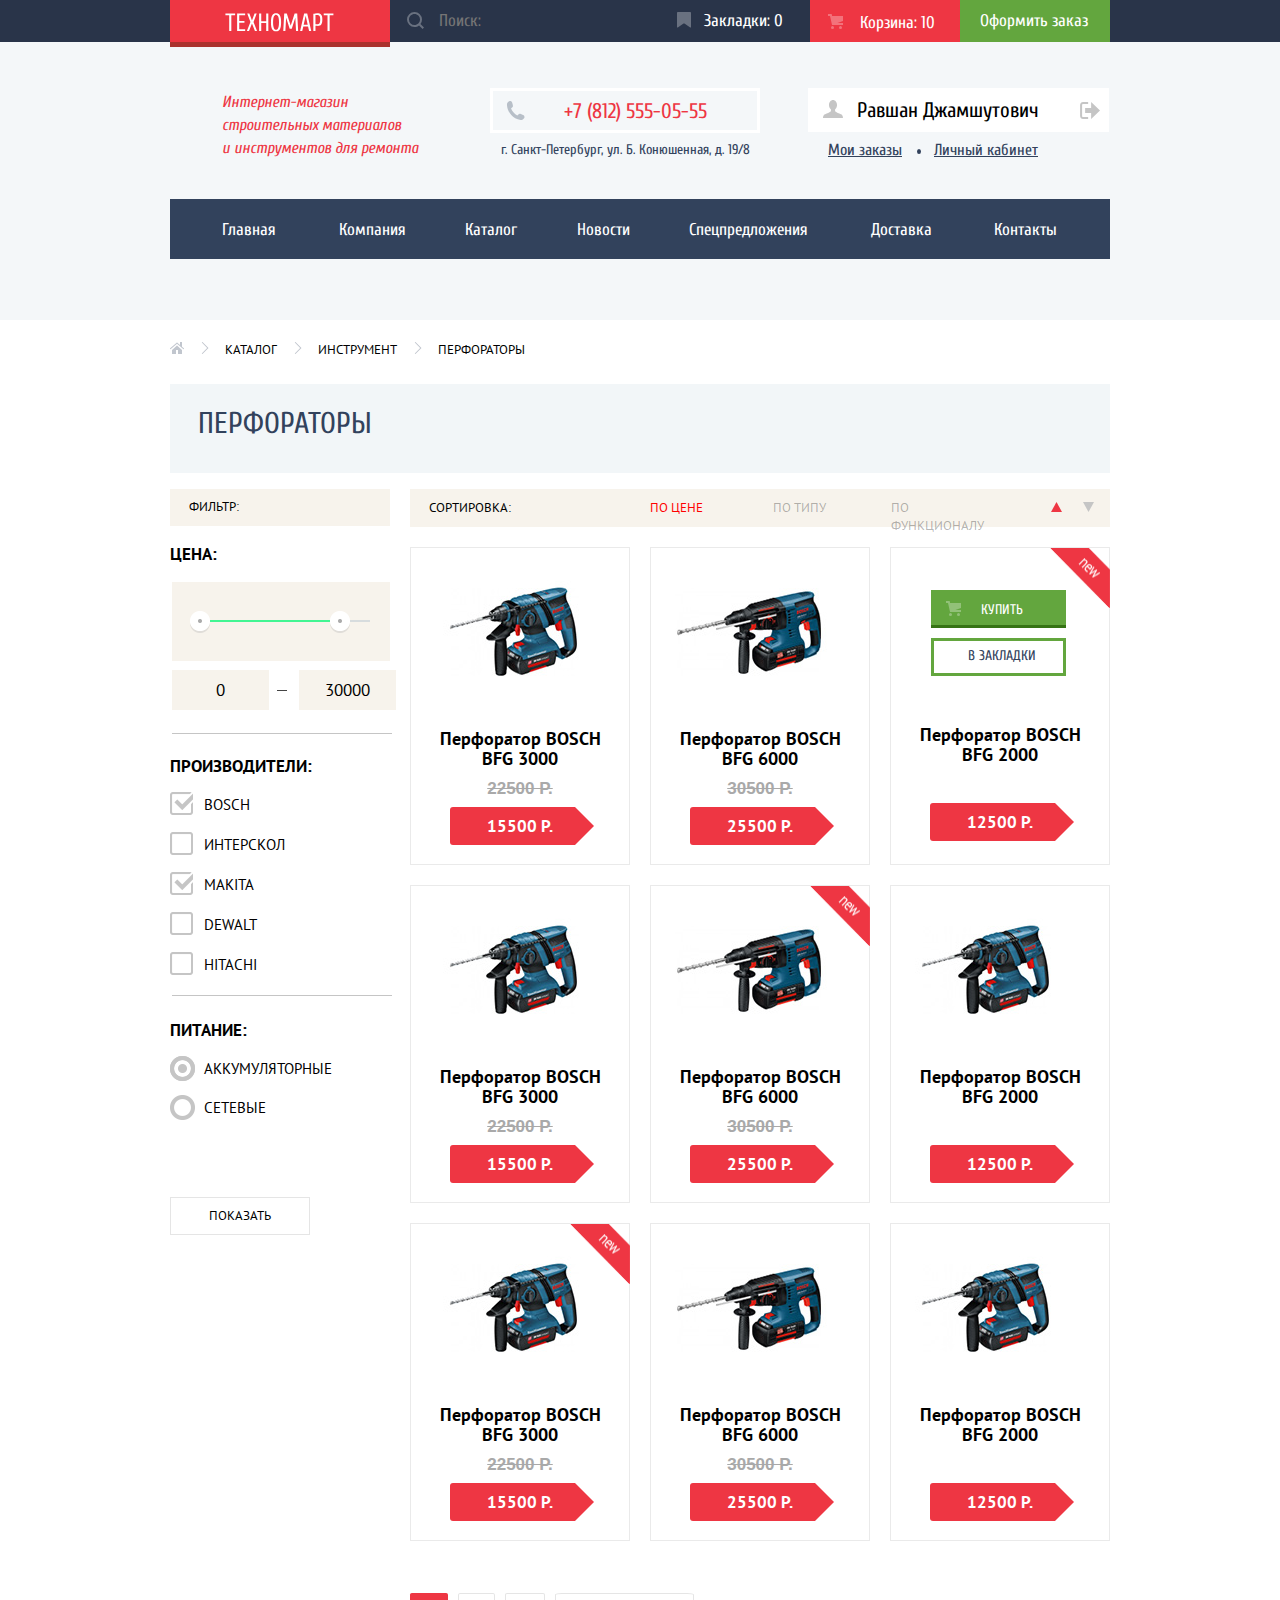
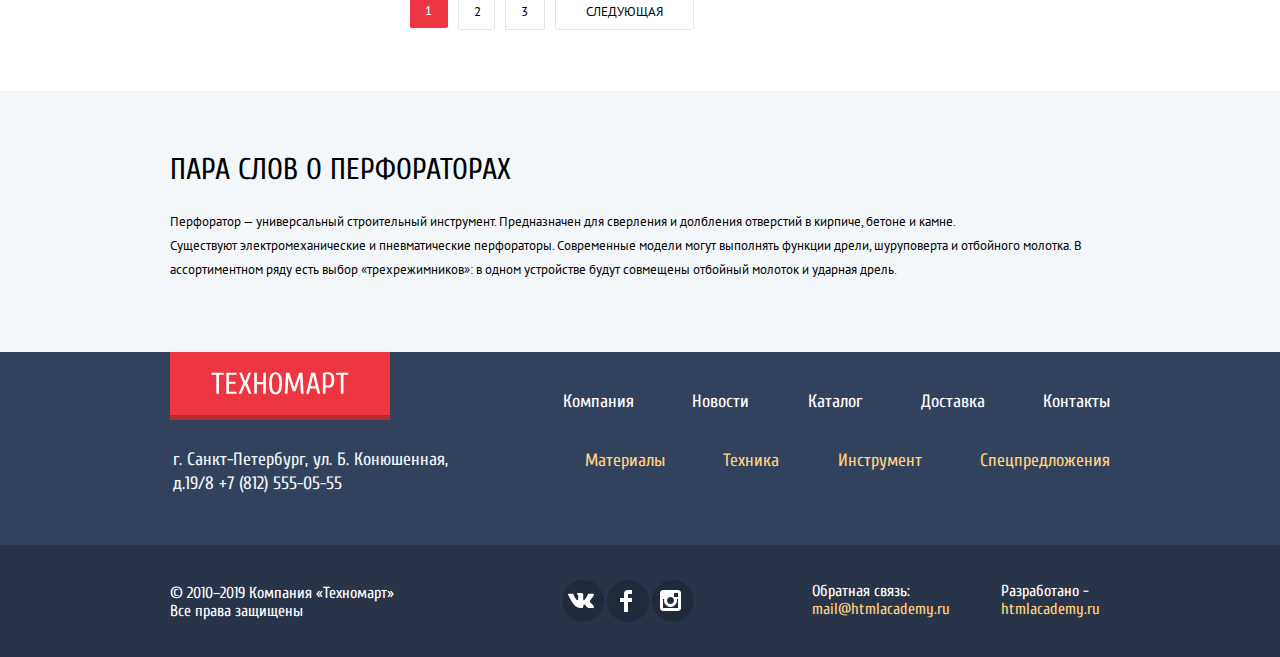
==== commit a069740f: "#6" ====
--- a/catalog.html
+++ b/catalog.html
@@ -221,7 +221,7 @@
           </a>
         </div>
         <div class="catalog-items">
-          <div class="popular-catalog-item">
+          <div class="popular-catalog-item catalog-margin">
             <div class="popular-catalog-button">
               <a class="popular-catalog-buy" href="#"></a>
               <a class="popular-catalog-bookmark" href=""></a>
@@ -229,11 +229,11 @@
             <div class="popular-catalog-image">
               <img src="img/bosch_bfg_3000.jpg" width="218" height="170" alt="Перфоратор BOSCH BFG 9000">
             </div>
-            <div class="popular-catalog-title">Перфоратор BOSCH BFG 3000</div>
-            <div class="popular-catalog-old-price">22500 Р.</div>
-            <div class="popular-catalog-new-price">15500 Р.</div>
-          </div>
-          <div class="popular-catalog-item">
+            <h3 class="popular-catalog-title">Перфоратор BOSCH BFG 3000</h3>
+            <p class="popular-catalog-old-price">22500 Р.</p>
+            <p class="popular-catalog-new-price">15500 Р.</p>
+          </div>
+          <div class="popular-catalog-item catalog-margin">
             <div class="popular-catalog-button">
               <a class="popular-catalog-buy" href="#"></a>
               <a class="popular-catalog-bookmark" href=""></a>
@@ -241,11 +241,11 @@
             <div class="popular-catalog-image">
               <img src="img/bosch_bfg_6000.jpg" width="218" height="170" alt="Перфоратор BOSCH BFG 9000">
             </div>
-            <div class="popular-catalog-title">Перфоратор BOSCH BFG 6000</div>
-            <div class="popular-catalog-old-price">30500 Р.</div>
-            <div class="popular-catalog-new-price">25500 Р.</div>
-          </div>
-          <div class="popular-catalog-item">
+            <h3 class="popular-catalog-title">Перфоратор BOSCH BFG 6000</h3>
+            <p class="popular-catalog-old-price">30500 Р.</p>
+            <p class="popular-catalog-new-price">25500 Р.</p>
+          </div>
+          <div class="popular-catalog-item catalog-margin">
             <img class="flag-catalog" src="img/flag_new.png" width="60" height="60" alt="Флажок ноинки товаров">
             <div class="popular-catalog-button-active">
               <a class="popular-catalog-buy-active" href="#">
@@ -267,11 +267,11 @@
             <div class="popular-catalog-image display-none">
               <img src="img/bosch_bfg_2000.jpg" width="218" height="170" alt="Перфоратор BOSCH BFG 9000">
             </div>
-            <div class="popular-catalog-title">Перфоратор BOSCH BFG 2000</div>
-            <div class="popular-catalog-old-price hidden-price">30500 Р.</div>
-            <div class="popular-catalog-new-price">12500 Р.</div>
-          </div>
-          <div class="popular-catalog-item">
+            <h3 class="popular-catalog-title">Перфоратор BOSCH BFG 2000</h3>
+            <p class="popular-catalog-old-price hidden-price">30500 Р.</p>
+            <p class="popular-catalog-new-price">12500 Р.</p>
+          </div>
+          <div class="popular-catalog-item catalog-margin">
             <div class="popular-catalog-button">
               <a class="popular-catalog-buy" href="#"></a>
               <a class="popular-catalog-bookmark" href=""></a>
@@ -279,11 +279,11 @@
             <div class="popular-catalog-image">
               <img src="img/bosch_bfg_3000.jpg" width="218" height="170" alt="Перфоратор BOSCH BFG 9000">
             </div>
-            <div class="popular-catalog-title">Перфоратор BOSCH BFG 3000</div>
-            <div class="popular-catalog-old-price">22500 Р.</div>
-            <div class="popular-catalog-new-price">15500 Р.</div>
-          </div>
-          <div class="popular-catalog-item">
+            <h3 class="popular-catalog-title">Перфоратор BOSCH BFG 3000</h3>
+            <p class="popular-catalog-old-price">22500 Р.</p>
+            <p class="popular-catalog-new-price">15500 Р.</p>
+          </div>
+          <div class="popular-catalog-item catalog-margin">
             <img class="flag-catalog" src="img/flag_new.png" width="60" height="60" alt="Флажок ноинки товаров">
             <div class="popular-catalog-button">
               <a class="popular-catalog-buy" href="#"></a>
@@ -292,11 +292,11 @@
             <div class="popular-catalog-image">
               <img src="img/bosch_bfg_6000.jpg" width="218" height="170" alt="Перфоратор BOSCH BFG 9000">
             </div>
-            <div class="popular-catalog-title">Перфоратор BOSCH BFG 6000</div>
-            <div class="popular-catalog-old-price">30500 Р.</div>
-            <div class="popular-catalog-new-price">25500 Р.</div>
-          </div>
-          <div class="popular-catalog-item">
+            <h3 class="popular-catalog-title">Перфоратор BOSCH BFG 6000</h3>
+            <p class="popular-catalog-old-price">30500 Р.</p>
+            <p class="popular-catalog-new-price">25500 Р.</p>
+          </div>
+          <div class="popular-catalog-item catalog-margin">
             <div class="popular-catalog-button">
               <a class="popular-catalog-buy" href="#"></a>
               <a class="popular-catalog-bookmark" href=""></a>
@@ -304,11 +304,11 @@
             <div class="popular-catalog-image">
               <img src="img/bosch_bfg_2000.jpg" width="218" height="170" alt="Перфоратор BOSCH BFG 9000">
             </div>
-            <div class="popular-catalog-title">Перфоратор BOSCH BFG 2000</div>
-            <div class="popular-catalog-old-price hidden-price">30500 Р.</div>
-            <div class="popular-catalog-new-price">12500 Р.</div>
-          </div>
-          <div class="popular-catalog-item">
+            <h3 class="popular-catalog-title">Перфоратор BOSCH BFG 2000</h3>
+            <p class="popular-catalog-old-price hidden-price">30500 Р.</p>
+            <p class="popular-catalog-new-price">12500 Р.</p>
+          </div>
+          <div class="popular-catalog-item catalog-margin">
             <img class="flag-catalog" src="img/flag_new.png" width="60" height="60" alt="Флажок ноинки товаров">
             <div class="popular-catalog-button">
               <a class="popular-catalog-buy" href="#"></a>
@@ -317,11 +317,11 @@
             <div class="popular-catalog-image">
               <img src="img/bosch_bfg_3000.jpg" width="218" height="170" alt="Перфоратор BOSCH BFG 9000">
             </div>
-            <div class="popular-catalog-title">Перфоратор BOSCH BFG 3000</div>
-            <div class="popular-catalog-old-price">22500 Р.</div>
-            <div class="popular-catalog-new-price">15500 Р.</div>
-          </div>
-          <div class="popular-catalog-item">
+            <h3 class="popular-catalog-title">Перфоратор BOSCH BFG 3000</h3>
+            <p class="popular-catalog-old-price">22500 Р.</p>
+            <p class="popular-catalog-new-price">15500 Р.</p>
+          </div>
+          <div class="popular-catalog-item catalog-margin">
             <div class="popular-catalog-button">
               <a class="popular-catalog-buy" href="#"></a>
               <a class="popular-catalog-bookmark" href=""></a>
@@ -329,11 +329,11 @@
             <div class="popular-catalog-image">
               <img src="img/bosch_bfg_6000.jpg" width="218" height="170" alt="Перфоратор BOSCH BFG 9000">
             </div>
-            <div class="popular-catalog-title">Перфоратор BOSCH BFG 6000</div>
-            <div class="popular-catalog-old-price">30500 Р.</div>
-            <div class="popular-catalog-new-price">25500 Р.</div>
-          </div>
-          <div class="popular-catalog-item">
+            <h3 class="popular-catalog-title">Перфоратор BOSCH BFG 6000</h3>
+            <p class="popular-catalog-old-price">30500 Р.</p>
+            <p class="popular-catalog-new-price">25500 Р.</p>
+          </div>
+          <div class="popular-catalog-item catalog-margin">
             <div class="popular-catalog-button">
               <a class="popular-catalog-buy" href="#"></a>
               <a class="popular-catalog-bookmark" href=""></a>
@@ -341,12 +341,12 @@
             <div class="popular-catalog-image">
               <img src="img/bosch_bfg_2000.jpg" width="218" height="170" alt="Перфоратор BOSCH BFG 9000">
             </div>
-            <div class="popular-catalog-title">Перфоратор BOSCH BFG 2000</div>
-            <div class="popular-catalog-old-price hidden-price">30500 Р.</div>
-            <div class="popular-catalog-new-price">12500 Р.</div>
-          </div>
-        </div>
-        <div class="pages container">
+            <h3 class="popular-catalog-title">Перфоратор BOSCH BFG 2000</h3>
+            <p class="popular-catalog-old-price hidden-price">30500 Р.</p>
+            <p class="popular-catalog-new-price">12500 Р.</p>
+          </div>
+        </div>
+        <div class="pages">
           <ul class="pages-list">
             <li><a class="page-1" href="#">1</a></li>
             <li><a class="page-2" href="#">2</a></li>
@@ -357,20 +357,17 @@
       </div>
     </div>
     <section class="about-product">
-      <div class="container">
-        <!--Центровщик-->
-        <div>
-          <h2>Пара слов о перфораторах</h2>
-          <p>
-            Перфоратор — универсальный строительный инструмент. Предназначен для сверления и долбления отверстий в кирпиче, бетоне и камне. Существуют электромеханические и пневматические перфораторы. Современные модели могут выполнять функции дрели, шуруповерта
-            и отбойного молотка. В ассортиментном ряду есть выбор «трехрежимников»: в одном устройстве будут совмещены отбойный молоток и ударная дрель.
-          </p>
-        </div>
+      <div class="container-column">
+        <h2>Пара слов о перфораторах</h2>
+        <p>
+          Перфоратор — универсальный строительный инструмент. Предназначен для сверления и долбления отверстий в кирпиче, бетоне и камне.<br> Существуют электромеханические и пневматические перфораторы. Современные модели могут выполнять функции дрели, шуруповерта
+          и отбойного молотка. В ассортиментном ряду есть выбор «трехрежимников»: в одном устройстве будут совмещены отбойный молоток и ударная дрель.
+        </p>
       </div>
     </section>
   </main>
   <footer>
-    <div class="footer-bot-catalog">
+    <div class="footer-bot">
       <!--Блок footer-top-->
       <div class="container">
         <a class="footer-logo">
@@ -429,11 +426,11 @@
           </li>
         </ul>
         <p class="footer-bottom-feedback">
-          Обратная связь:
+          Обратная связь:<br>
           <a href="#">mail@htmlacademy.ru</a>
         </p>
         <p class="footer-bottom-developer">
-          Разработано -
+          Разработано - <br>
           <a href="https://htmlacademy.ru/intensive/htmlcss">htmlacademy.ru</a>
         </p>
       </div>
--- a/css/style.css
+++ b/css/style.css
@@ -33,6 +33,14 @@
   width: 940px;
   padding: 0;
   flex-wrap: wrap;
+}
+
+.container-column {
+  display: flex;
+  margin: 0 auto;
+  width: 940px;
+  padding: 0;
+  flex-direction: column;
 }
 
 
@@ -443,7 +451,7 @@
   height: 38px;
   background-color: #ee3643;
   margin-top: 25px;
-  margin-left: 373px;
+  margin-left: 372px;
 }
 
 .popular-product-item {
@@ -888,26 +896,31 @@
 /*Стилизация каталога популярных товаров*/
 
 .popular-catalog {
-  margin-top: 5px;
-  display: flex;
+  margin-top: 20px;
+  display: flex;
+}
+
+.container.direction-column {
+  flex-direction: column;
 }
 
 .popular-catalog-item {
   width: 218px;
   height: 316px;
-  display: inline-block;
-  position: relative;
+  border: solid 1px #eaeaea;
   margin-right: 20px;
+}
+.popular-catalog-item.catalog-margin {
   margin-top: 20px;
-  border: solid 1px #eaeaea;
-}
-
+}
 .flag-catalog {
   position: absolute;
   margin-left: 159px;
 }
 
 .popular-catalog-title {
+  width: 184px;
+  height: 33px;
   font-family: "PT Sans", Arial, sans-serif;
   font-size: 18px;
   font-weight: bold;
@@ -917,13 +930,29 @@
   letter-spacing: normal;
   text-align: center;
   color: #000000;
-  width: 157px;
-  height: 33px;
+  margin-left: 17px;
   margin-top: 7px;
-  margin-left: 30px;
-}
-
-.popular-catalog-item .popular-catalog-old-price {
+}
+
+.popular-catalog-old-price {
+  font-family: "PTSans", Arial, sans-serif;
+  font-size: 17px;
+  font-weight: bold;
+  font-stretch: normal;
+  font-style: normal;
+  line-height: 18px;
+  letter-spacing: normal;
+  text-align: center;
+  color: #a9a9a9;
+  text-decoration: line-through;
+  margin: 0;
+}
+
+.hidden-price {
+  visibility: hidden;
+}
+
+.popular-catalog-new-price {
   font-family: "PT Sans", Arial, sans-serif;
   font-size: 17px;
   font-weight: bold;
@@ -932,28 +961,10 @@
   line-height: 18px;
   letter-spacing: normal;
   text-align: center;
-  color: #a9a9a9;
-  text-decoration: line-through;
-  margin-top: 18px;
-}
-
-.hidden-price {
-  visibility: hidden;
-}
-
-.popular-catalog-item .popular-catalog-new-price {
-  font-family: "PT Sans", Arial, sans-serif;
-  font-size: 17px;
-  font-weight: bold;
-  font-stretch: normal;
-  font-style: normal;
-  line-height: 18px;
-  letter-spacing: normal;
-  text-align: center;
   color: white;
   position: relative;
   width: 80px;
-  margin: 10px auto;
+  margin: 9px auto;
   margin-bottom: 20px;
   padding: 10px 30px;
   background: #ee3643;
@@ -992,7 +1003,8 @@
 .main-description {
   color: black;
   text-align: left;
-  margin-top: 84px;
+  margin-top: 45px;
+  margin-bottom: 86px;
 }
 
 .left-side-description {
@@ -1011,28 +1023,28 @@
   text-align: left;
   color: #000000;
   text-transform: uppercase;
-  margin-top: 6px;
+  margin-top: 31px;
 }
 
 .description-article-first {
-  width: 519px;
+  width: 543px;
   height: 37px;
   font-family: "PT Sans", Arial, sans-serif;
   font-size: 13px;
   line-height: 24px;
-  width: 519px;
   margin: 0;
   margin-top: 26px;
-  text-align: justify;
+  text-align: left;
 }
 
 .description-article-second {
-  width: 386px;
+  width: 405px;
   font-family: "PT Sans", Arial, sans-serif;
   font-size: 13px;
   line-height: 24px;
   margin: 0;
   margin-top: 36px;
+  text-align: left;
 }
 
 .delivery-list {
@@ -1131,7 +1143,6 @@
   font-size: 18px;
   text-align: left;
   line-height: 24px;
-  margin-top: 86px;
   height: 193px;
 }
 
@@ -1151,6 +1162,7 @@
   width: 547px;
   justify-content: space-between;
   margin-top: 38px;
+  list-style: none;
 }
 
 .footer-middle-adress {
@@ -1577,18 +1589,6 @@
   background: url("..img/new-flag.png") no-repeat 0 0;
 }
 
-.popular-catalog-title {
-  font-family: "PT Sans", Arial, sans-serif;
-  font-size: 18px;
-  font-weight: bold;
-  font-stretch: normal;
-  font-style: normal;
-  line-height: 20px;
-  letter-spacing: normal;
-  text-align: center;
-  color: #000000;
-}
-
 .popular-catalog-image.last-of-list {
   margin-top: 2px;
   margin-left: 7px;
@@ -1931,7 +1931,7 @@
 .popular-product {
   margin-top: 53px;
   background-color: #f9f5f0;
-  height: 84px;
+  height: 89px;
 }
 
 .popular-product h2 {
@@ -1942,6 +1942,7 @@
   text-transform: uppercase;
   margin-top: 30px;
   margin-left: 28px;
+  width: 265px;
 }
 
 .popular-product a {
@@ -1951,13 +1952,6 @@
   font-weight: normal;
   background-color: #ee3643;
   text-transform: uppercase;
-}
-
-.popular-product-button {
-  width: 253px;
-  height: 41px;
-  background-color: #ee3643;
-  margin-top: 24px
 }
 
 .popular-developer-button {
@@ -1987,9 +1981,15 @@
 }
 
 .developer-list-items {
+  width: 218px;
+  height: 143px;
+  border: 1px solid #eaeaea;
+}
+
+.developer-list-items a {
+  display: block;
   width: 220px;
   height: 145px;
-  border: 1px solid #eaeaea;
 }
 
 .developers ul {
@@ -2053,9 +2053,9 @@
 }
 
 .slider-bot {
-  height: 507px;
+  height: 522px;
   background-color: #f4f7f9;
-  margin-top: 85px;
+  margin-top: 87px;
 }
 
 .slider-header {
@@ -2074,7 +2074,7 @@
 }
 
 .slider-bot-header-article {
-  width: 398px;
+  width: 441px;
   height: 37px;
   font-family: "PT Sans", Arial, sans-serif;
   font-size: 13px;
@@ -2176,12 +2176,12 @@
   line-height: 24px;
   color: black;
   font-weight: normal;
-  width: 275px;
+  width: 300px;
   margin-top: 26px;
 }
 
 p.slider-description-second-article {
-  margin-top: 0;
+  margin-top: 2px;
   width: 200px;
 }
 
@@ -2281,15 +2281,21 @@
   color: black;
   text-align: inherit;
   text-transform: uppercase;
-  margin-top: 67px;
+  margin-top: 64px;
 }
 
 .about-product p {
   font-family: "PT Sans", Arial, sans-serif;
   font-size: 13px;
+  font-weight: normal;
+  font-stretch: normal;
+  font-style: normal;
   line-height: 24px;
-  color: black;
-  font-weight: normal;
+  letter-spacing: normal;
+  text-align: left;
+  color: #000000;
+  margin-top: 0;
+  width: 932px;
 }
 
 .add-to-cart {
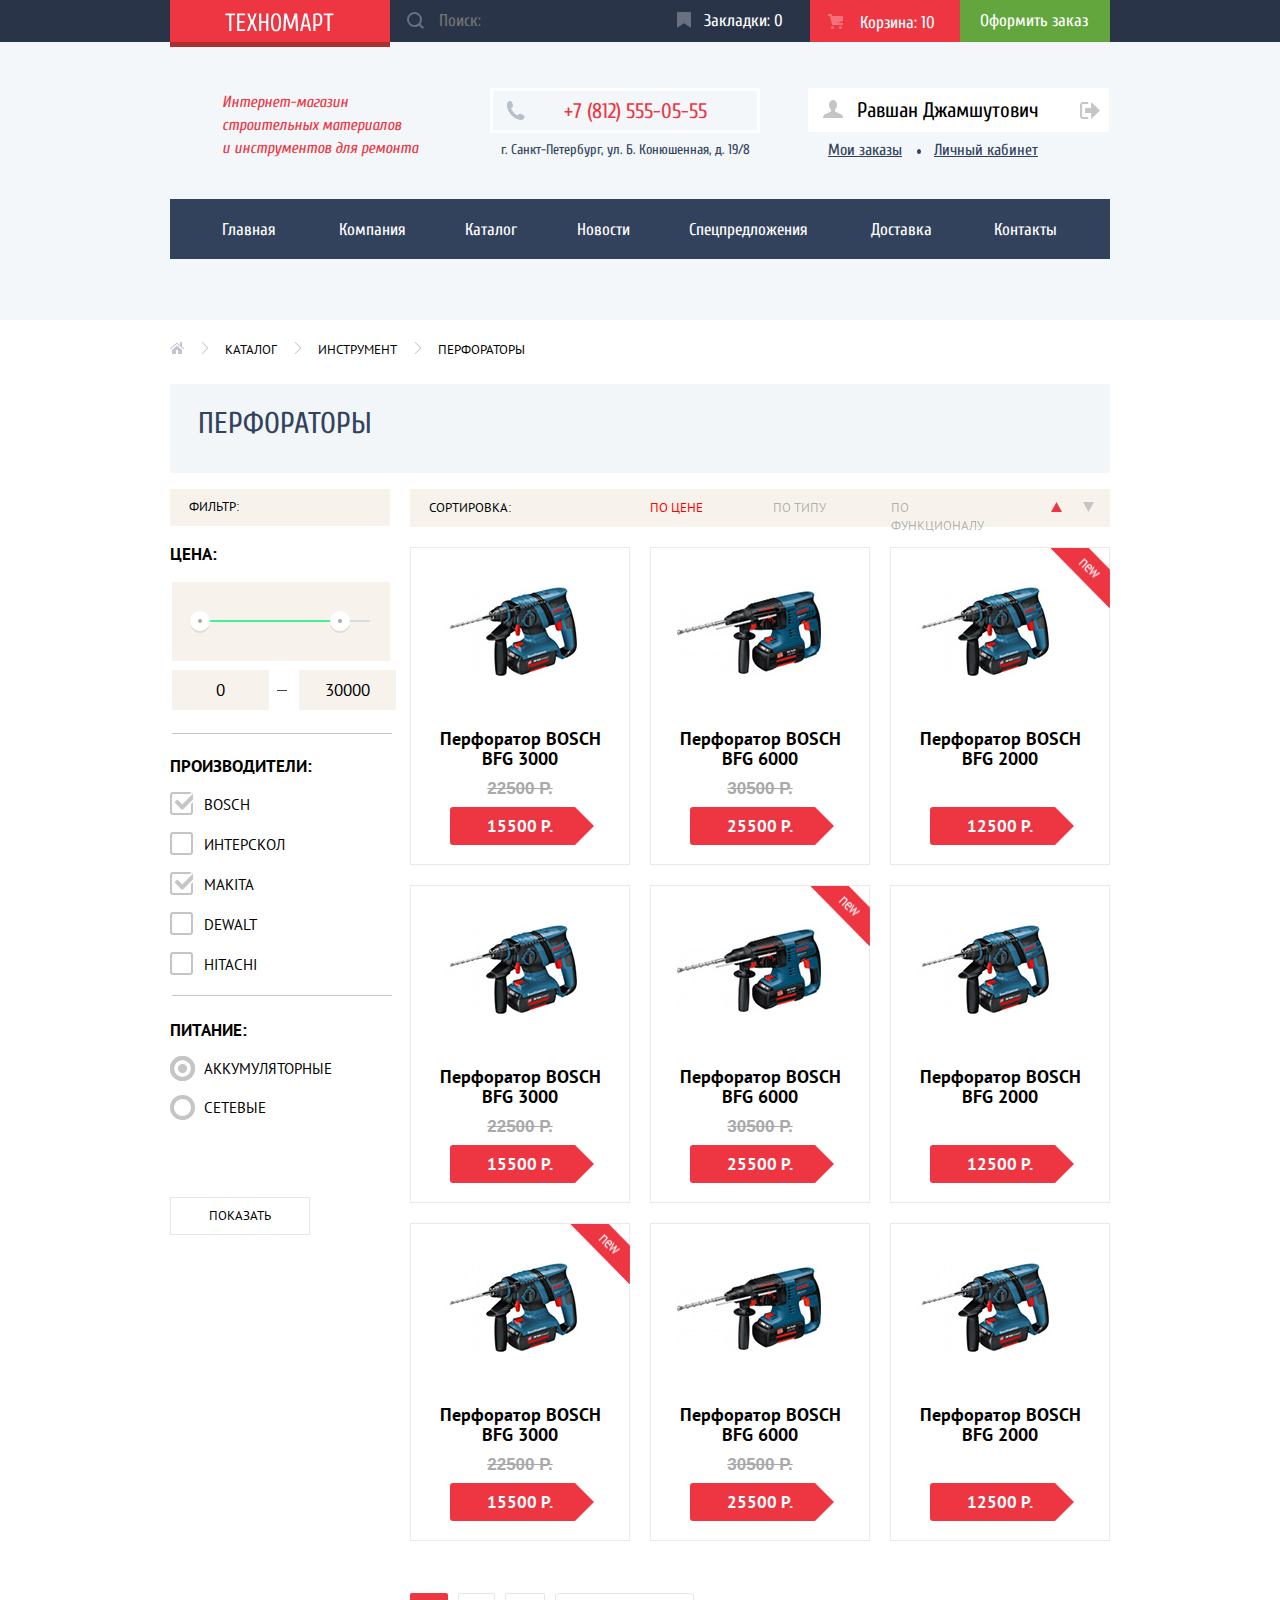
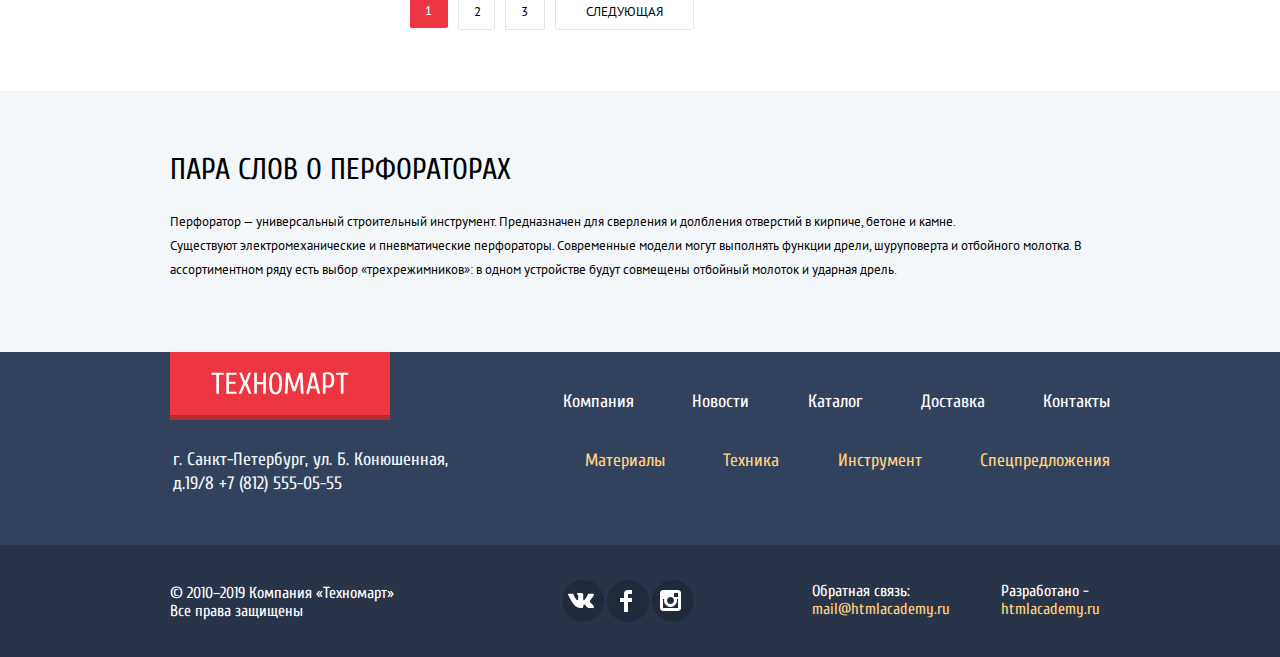
==== commit e42905ad: "#7" ====
--- a/catalog.html
+++ b/catalog.html
@@ -222,9 +222,22 @@
         </div>
         <div class="catalog-items">
           <div class="popular-catalog-item catalog-margin">
-            <div class="popular-catalog-button">
-              <a class="popular-catalog-buy" href="#"></a>
-              <a class="popular-catalog-bookmark" href=""></a>
+            <div class="popular-catalog-button display-none">
+              <a class="popular-catalog-buy" href="#">
+                <svg class="catalog-cart-icon" xmlns="http://www.w3.org/2000/svg" width="15" height="15" viewBox="0 0 15 15" fill="white" fill-opacity="0.3">
+                  <circle cx="4.5" cy="13.5" r="1.5"/>
+                  <circle cx="12.5" cy="13.5" r="1.5"/>
+                  <path d="M15 2H4.07l-.422-2H0v2h2.031l1.985 9H15V9H9.441L15 6.951z"/>
+                </svg>
+                <div class="buy-article">
+                  Купить
+                </div>
+              </a>
+              <a class="popular-catalog-bookmark" href="">
+                <div class="bookmark-article">
+                  В закладки
+                </div>
+              </a>
             </div>
             <div class="popular-catalog-image">
               <img src="img/bosch_bfg_3000.jpg" width="218" height="170" alt="Перфоратор BOSCH BFG 9000">
@@ -234,9 +247,22 @@
             <p class="popular-catalog-new-price">15500 Р.</p>
           </div>
           <div class="popular-catalog-item catalog-margin">
-            <div class="popular-catalog-button">
-              <a class="popular-catalog-buy" href="#"></a>
-              <a class="popular-catalog-bookmark" href=""></a>
+            <div class="popular-catalog-button display-none">
+              <a class="popular-catalog-buy" href="#">
+                <svg class="catalog-cart-icon" xmlns="http://www.w3.org/2000/svg" width="15" height="15" viewBox="0 0 15 15" fill="white" fill-opacity="0.3">
+                  <circle cx="4.5" cy="13.5" r="1.5"/>
+                  <circle cx="12.5" cy="13.5" r="1.5"/>
+                  <path d="M15 2H4.07l-.422-2H0v2h2.031l1.985 9H15V9H9.441L15 6.951z"/>
+                </svg>
+                <div class="buy-article">
+                  Купить
+                </div>
+              </a>
+              <a class="popular-catalog-bookmark" href="">
+                <div class="bookmark-article">
+                  В закладки
+                </div>
+              </a>
             </div>
             <div class="popular-catalog-image">
               <img src="img/bosch_bfg_6000.jpg" width="218" height="170" alt="Перфоратор BOSCH BFG 9000">
@@ -247,24 +273,24 @@
           </div>
           <div class="popular-catalog-item catalog-margin">
             <img class="flag-catalog" src="img/flag_new.png" width="60" height="60" alt="Флажок ноинки товаров">
-            <div class="popular-catalog-button-active">
-              <a class="popular-catalog-buy-active" href="#">
+            <div class="popular-catalog-button display-none">
+              <a class="popular-catalog-buy" href="#">
                 <svg class="catalog-cart-icon" xmlns="http://www.w3.org/2000/svg" width="15" height="15" viewBox="0 0 15 15" fill="white" fill-opacity="0.3">
                     <circle cx="4.5" cy="13.5" r="1.5"/>
                     <circle cx="12.5" cy="13.5" r="1.5"/>
                     <path d="M15 2H4.07l-.422-2H0v2h2.031l1.985 9H15V9H9.441L15 6.951z"/>
                   </svg>
-                <div class="buy-active-article">
-                  Купить
-                </div>
-              </a>
-              <a class="popular-catalog-bookmark-active" href="">
-                <div class="bookmark-active-article">
-                  В закладки
-                </div>
-              </a>
-            </div>
-            <div class="popular-catalog-image display-none">
+                <div class="buy-article">
+                  Купить
+                </div>
+              </a>
+              <a class="popular-catalog-bookmark" href="">
+                <div class="bookmark-article">
+                  В закладки
+                </div>
+              </a>
+            </div>
+            <div class="popular-catalog-image">
               <img src="img/bosch_bfg_2000.jpg" width="218" height="170" alt="Перфоратор BOSCH BFG 9000">
             </div>
             <h3 class="popular-catalog-title">Перфоратор BOSCH BFG 2000</h3>
@@ -272,9 +298,22 @@
             <p class="popular-catalog-new-price">12500 Р.</p>
           </div>
           <div class="popular-catalog-item catalog-margin">
-            <div class="popular-catalog-button">
-              <a class="popular-catalog-buy" href="#"></a>
-              <a class="popular-catalog-bookmark" href=""></a>
+            <div class="popular-catalog-button display-none">
+              <a class="popular-catalog-buy" href="#">
+                <svg class="catalog-cart-icon" xmlns="http://www.w3.org/2000/svg" width="15" height="15" viewBox="0 0 15 15" fill="white" fill-opacity="0.3">
+                  <circle cx="4.5" cy="13.5" r="1.5"/>
+                  <circle cx="12.5" cy="13.5" r="1.5"/>
+                  <path d="M15 2H4.07l-.422-2H0v2h2.031l1.985 9H15V9H9.441L15 6.951z"/>
+                </svg>
+                <div class="buy-article">
+                  Купить
+                </div>
+              </a>
+              <a class="popular-catalog-bookmark" href="">
+                <div class="bookmark-article">
+                  В закладки
+                </div>
+              </a>
             </div>
             <div class="popular-catalog-image">
               <img src="img/bosch_bfg_3000.jpg" width="218" height="170" alt="Перфоратор BOSCH BFG 9000">
@@ -285,9 +324,22 @@
           </div>
           <div class="popular-catalog-item catalog-margin">
             <img class="flag-catalog" src="img/flag_new.png" width="60" height="60" alt="Флажок ноинки товаров">
-            <div class="popular-catalog-button">
-              <a class="popular-catalog-buy" href="#"></a>
-              <a class="popular-catalog-bookmark" href=""></a>
+            <div class="popular-catalog-button display-none">
+              <a class="popular-catalog-buy" href="#">
+                <svg class="catalog-cart-icon" xmlns="http://www.w3.org/2000/svg" width="15" height="15" viewBox="0 0 15 15" fill="white" fill-opacity="0.3">
+                  <circle cx="4.5" cy="13.5" r="1.5"/>
+                  <circle cx="12.5" cy="13.5" r="1.5"/>
+                  <path d="M15 2H4.07l-.422-2H0v2h2.031l1.985 9H15V9H9.441L15 6.951z"/>
+                </svg>
+                <div class="buy-article">
+                  Купить
+                </div>
+              </a>
+              <a class="popular-catalog-bookmark" href="">
+                <div class="bookmark-article">
+                  В закладки
+                </div>
+              </a>
             </div>
             <div class="popular-catalog-image">
               <img src="img/bosch_bfg_6000.jpg" width="218" height="170" alt="Перфоратор BOSCH BFG 9000">
@@ -297,9 +349,22 @@
             <p class="popular-catalog-new-price">25500 Р.</p>
           </div>
           <div class="popular-catalog-item catalog-margin">
-            <div class="popular-catalog-button">
-              <a class="popular-catalog-buy" href="#"></a>
-              <a class="popular-catalog-bookmark" href=""></a>
+            <div class="popular-catalog-button display-none">
+              <a class="popular-catalog-buy" href="#">
+                <svg class="catalog-cart-icon" xmlns="http://www.w3.org/2000/svg" width="15" height="15" viewBox="0 0 15 15" fill="white" fill-opacity="0.3">
+                  <circle cx="4.5" cy="13.5" r="1.5"/>
+                  <circle cx="12.5" cy="13.5" r="1.5"/>
+                  <path d="M15 2H4.07l-.422-2H0v2h2.031l1.985 9H15V9H9.441L15 6.951z"/>
+                </svg>
+                <div class="buy-article">
+                  Купить
+                </div>
+              </a>
+              <a class="popular-catalog-bookmark" href="">
+                <div class="bookmark-article">
+                  В закладки
+                </div>
+              </a>
             </div>
             <div class="popular-catalog-image">
               <img src="img/bosch_bfg_2000.jpg" width="218" height="170" alt="Перфоратор BOSCH BFG 9000">
@@ -310,9 +375,22 @@
           </div>
           <div class="popular-catalog-item catalog-margin">
             <img class="flag-catalog" src="img/flag_new.png" width="60" height="60" alt="Флажок ноинки товаров">
-            <div class="popular-catalog-button">
-              <a class="popular-catalog-buy" href="#"></a>
-              <a class="popular-catalog-bookmark" href=""></a>
+            <div class="popular-catalog-button display-none">
+              <a class="popular-catalog-buy" href="#">
+                <svg class="catalog-cart-icon" xmlns="http://www.w3.org/2000/svg" width="15" height="15" viewBox="0 0 15 15" fill="white" fill-opacity="0.3">
+                  <circle cx="4.5" cy="13.5" r="1.5"/>
+                  <circle cx="12.5" cy="13.5" r="1.5"/>
+                  <path d="M15 2H4.07l-.422-2H0v2h2.031l1.985 9H15V9H9.441L15 6.951z"/>
+                </svg>
+                <div class="buy-article">
+                  Купить
+                </div>
+              </a>
+              <a class="popular-catalog-bookmark" href="">
+                <div class="bookmark-article">
+                  В закладки
+                </div>
+              </a>
             </div>
             <div class="popular-catalog-image">
               <img src="img/bosch_bfg_3000.jpg" width="218" height="170" alt="Перфоратор BOSCH BFG 9000">
@@ -322,9 +400,22 @@
             <p class="popular-catalog-new-price">15500 Р.</p>
           </div>
           <div class="popular-catalog-item catalog-margin">
-            <div class="popular-catalog-button">
-              <a class="popular-catalog-buy" href="#"></a>
-              <a class="popular-catalog-bookmark" href=""></a>
+            <div class="popular-catalog-button display-none">
+              <a class="popular-catalog-buy" href="#">
+                <svg class="catalog-cart-icon" xmlns="http://www.w3.org/2000/svg" width="15" height="15" viewBox="0 0 15 15" fill="white" fill-opacity="0.3">
+                  <circle cx="4.5" cy="13.5" r="1.5"/>
+                  <circle cx="12.5" cy="13.5" r="1.5"/>
+                  <path d="M15 2H4.07l-.422-2H0v2h2.031l1.985 9H15V9H9.441L15 6.951z"/>
+                </svg>
+                <div class="buy-article">
+                  Купить
+                </div>
+              </a>
+              <a class="popular-catalog-bookmark" href="">
+                <div class="bookmark-article">
+                  В закладки
+                </div>
+              </a>
             </div>
             <div class="popular-catalog-image">
               <img src="img/bosch_bfg_6000.jpg" width="218" height="170" alt="Перфоратор BOSCH BFG 9000">
@@ -334,9 +425,22 @@
             <p class="popular-catalog-new-price">25500 Р.</p>
           </div>
           <div class="popular-catalog-item catalog-margin">
-            <div class="popular-catalog-button">
-              <a class="popular-catalog-buy" href="#"></a>
-              <a class="popular-catalog-bookmark" href=""></a>
+            <div class="popular-catalog-button display-none">
+              <a class="popular-catalog-buy" href="#">
+                <svg class="catalog-cart-icon" xmlns="http://www.w3.org/2000/svg" width="15" height="15" viewBox="0 0 15 15" fill="white" fill-opacity="0.3">
+                  <circle cx="4.5" cy="13.5" r="1.5"/>
+                  <circle cx="12.5" cy="13.5" r="1.5"/>
+                  <path d="M15 2H4.07l-.422-2H0v2h2.031l1.985 9H15V9H9.441L15 6.951z"/>
+                </svg>
+                <div class="buy-article">
+                  Купить
+                </div>
+              </a>
+              <a class="popular-catalog-bookmark" href="">
+                <div class="bookmark-article">
+                  В закладки
+                </div>
+              </a>
             </div>
             <div class="popular-catalog-image">
               <img src="img/bosch_bfg_2000.jpg" width="218" height="170" alt="Перфоратор BOSCH BFG 9000">
--- a/css/style.css
+++ b/css/style.css
@@ -1435,7 +1435,10 @@
 
 .filter-developer-items {
   margin-bottom: 20px;
-  user-select: none;
+  -webkit-user-select: none;
+     -moz-user-select: none;
+      -ms-user-select: none;
+          user-select: none;
 }
 
 .filter-developer-items label {
@@ -1495,7 +1498,10 @@
 
 .filter-power-items {
   margin-bottom: 19px;
-  user-select: none;
+  -webkit-user-select: none;
+     -moz-user-select: none;
+      -ms-user-select: none;
+          user-select: none;
 }
 
 .filter-power-items label {
@@ -1743,8 +1749,10 @@
   margin-left: 65px;
   text-transform: uppercase;
   margin-top: 10px;
-  text-decoration-style: dotted;
-  text-decoration-color: #ee3643;
+  -webkit-text-decoration-style: dotted;
+          text-decoration-style: dotted;
+  -webkit-text-decoration-color: #ee3643;
+          text-decoration-color: #ee3643;
 }
 
 .sort-on-func {
@@ -1755,8 +1763,10 @@
   text-transform: uppercase;
   margin-top: 10px;
   text-decoration: none;
-  text-decoration-style: dotted;
-  text-decoration-color: #ee3643;
+  -webkit-text-decoration-style: dotted;
+          text-decoration-style: dotted;
+  -webkit-text-decoration-color: #ee3643;
+          text-decoration-color: #ee3643;
 }
 
 .sort-up {
@@ -1778,13 +1788,13 @@
   width: 720px;
 }
 
-.popular-catalog-button-active {
+.popular-catalog-button {
   width: 217px;
   height: 170px;
   background-color: white;
 }
 
-.popular-catalog-buy-active {
+.popular-catalog-buy {
   display: flex;
   width: 135px;
   height: 38px;
@@ -1795,7 +1805,7 @@
   left: 40px;
 }
 
-.buy-active-article {
+.buy-article {
   font-family: "Cuprum", Arial, sans-serif;
   font-size: 14px;
   font-weight: normal;
@@ -1814,7 +1824,7 @@
   padding-left: 15px;
 }
 
-.bookmark-active-article {
+.bookmark-article {
   font-family: "Cuprum", Arial, sans-serif;
   font-size: 14px;
   font-weight: normal;
@@ -1829,7 +1839,7 @@
   padding-left: 34px;
 }
 
-.popular-catalog-bookmark-active {
+.popular-catalog-bookmark {
   display: flex;
   width: 129px;
   height: 32px;
@@ -2074,7 +2084,7 @@
 }
 
 .slider-bot-header-article {
-  width: 441px;
+  width: 414px;
   height: 37px;
   font-family: "PT Sans", Arial, sans-serif;
   font-size: 13px;
@@ -2473,7 +2483,7 @@
   position: absolute;
   width: 22px;
   height: 22px;
-  background: url("../img/filter_button.png") no-repeat 0 0;
+  background: url("../img/filter-button.svg") no-repeat 0 0;
   cursor: pointer;
   top: 29px;
 }
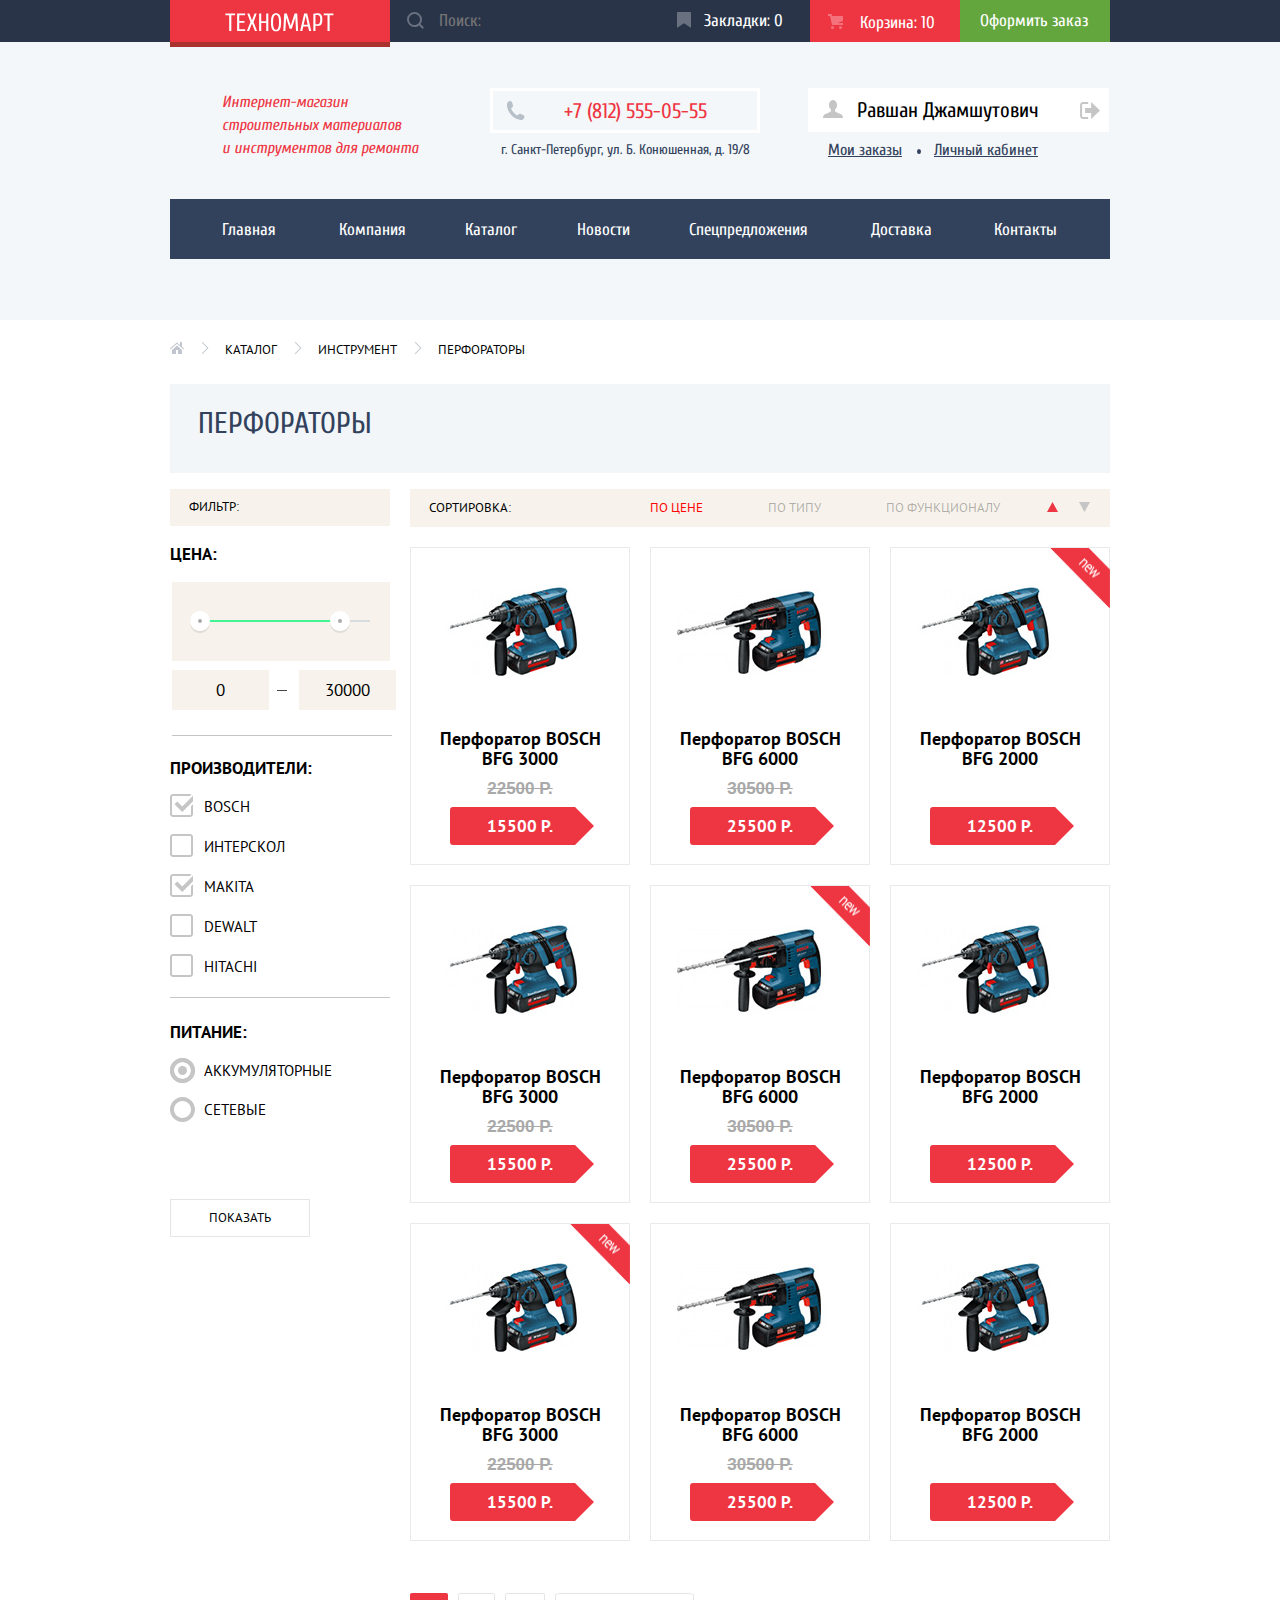
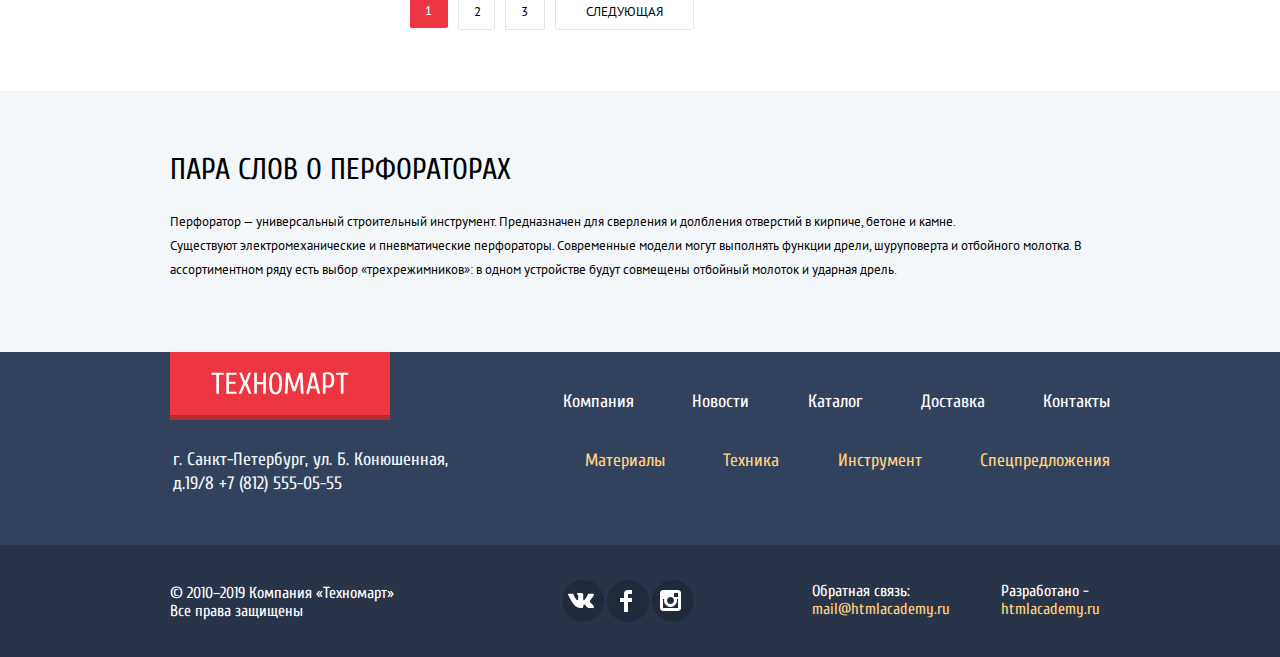
==== commit 58d1f58d: "Исправление критериев Д2 Д7 Д8" ====
--- a/catalog.html
+++ b/catalog.html
@@ -464,8 +464,8 @@
       <div class="container-column">
         <h2>Пара слов о перфораторах</h2>
         <p>
-          Перфоратор — универсальный строительный инструмент. Предназначен для сверления и долбления отверстий в кирпиче, бетоне и камне.<br> Существуют электромеханические и пневматические перфораторы. Современные модели могут выполнять функции дрели, шуруповерта
-          и отбойного молотка. В ассортиментном ряду есть выбор «трехрежимников»: в одном устройстве будут совмещены отбойный молоток и ударная дрель.
+          Перфоратор — универсальный строительный инструмент. Предназначен для сверления и долбления отверстий в кирпиче, бетоне и камне.<br> Существуют электромеханические и пневматические перфораторы. Современные модели могут выполнять функции дрели,
+          шуруповерта и отбойного молотка. В ассортиментном ряду есть выбор «трехрежимников»: в одном устройстве будут совмещены отбойный молоток и ударная дрель.
         </p>
       </div>
     </section>
--- a/css/style.css
+++ b/css/style.css
@@ -5,6 +5,7 @@
   font-weight: normal;
   background-color: white;
   background-repeat: no-repeat;
+  min-width: 960px;
 }
 
 body h1 {
@@ -391,6 +392,87 @@
 
 /*Стилизация 1 блока*/
 
+
+/*Стилизация навигационного меню*/
+
+nav ul {
+  padding: 0;
+  margin: 0;
+}
+
+.header-nav {
+  display: flex;
+  list-style: none;
+  background-color: #32425c;
+  font-size: 17px;
+  line-height: 17px;
+  font-weight: normal;
+  text-align: left;
+  height: 60px;
+  padding: 0;
+  margin: 0;
+  width: 940px;
+  margin-top: 4px;
+}
+
+.header-nav a {
+  color: white;
+  font-size: 17px;
+  ;
+}
+
+.header-nav li {
+  padding-top: 22px
+}
+
+.header-nav a:hover {
+  background-color: #293449;
+}
+
+.header-nav a:focus {
+  background-color: #1d2739;
+  color: rgba(255, 255, 255, 0.5);
+}
+
+.nav-items:first-child {
+  padding-left: 52px;
+}
+
+.nav-items:nth-child(2) {
+  padding-left: 63px;
+}
+
+.nav-items:nth-child(3) {
+  padding-left: 59px;
+}
+
+.nav-items:nth-child(4) {
+  padding-left: 60px;
+}
+
+.nav-items:nth-child(5) {
+  padding-left: 59px;
+}
+
+.nav-items:nth-child(6) {
+  padding-left: 63px;
+}
+
+.nav-items:nth-child(7) {
+  padding-left: 62px;
+  padding-right: 55px;
+}
+
+
+/*Стилизация блоков и слайдера*/
+
+.main-blocks-container {
+  display: flex;
+  width: 80%;
+  margin: 0 auto;
+  justify-content: space-between;
+}
+
 .main-top {
   display: flex;
   margin: 0 auto;
@@ -404,6 +486,7 @@
 }
 
 .material {
+  position: relative;
   display: flex;
   flex-direction: column;
   background-color: #ffbf47;
@@ -422,8 +505,8 @@
 
 .material-icon {
   position: absolute;
-  margin-left: 213px;
-  margin-top: 31px;
+  top: 31px;
+  left: 212px;
 }
 
 .material-link {
@@ -443,7 +526,8 @@
 
 .flag-material {
   position: absolute;
-  margin-left: 240px;
+  top: 0;
+  right: 0;
 }
 
 .popular-product-button {
@@ -459,88 +543,8 @@
   margin-left: 53px;
 }
 
-
-/*Стилизация навигационного меню*/
-
-nav ul {
-  padding: 0;
-  margin: 0;
-}
-
-.header-nav {
-  display: flex;
-  list-style: none;
-  background-color: #32425c;
-  font-size: 17px;
-  line-height: 17px;
-  font-weight: normal;
-  text-align: left;
-  height: 60px;
-  padding: 0;
-  margin: 0;
-  width: 940px;
-  margin-top: 4px;
-}
-
-.header-nav a {
-  color: white;
-  font-size: 17px;
-  ;
-}
-
-.header-nav li {
-  padding-top: 22px
-}
-
-.header-nav a:hover {
-  background-color: #293449;
-}
-
-.header-nav a:focus {
-  background-color: #1d2739;
-  color: rgba(255, 255, 255, 0.5);
-}
-
-.nav-items:first-child {
-  padding-left: 52px;
-}
-
-.nav-items:nth-child(2) {
-  padding-left: 63px;
-}
-
-.nav-items:nth-child(3) {
-  padding-left: 59px;
-}
-
-.nav-items:nth-child(4) {
-  padding-left: 60px;
-}
-
-.nav-items:nth-child(5) {
-  padding-left: 59px;
-}
-
-.nav-items:nth-child(6) {
-  padding-left: 63px;
-}
-
-.nav-items:nth-child(7) {
-  padding-left: 62px;
-  padding-right: 55px;
-}
-
-
-/*Стилизация блоков и слайдера*/
-
-.main-blocks-container {
-  display: flex;
-  width: 80%;
-  margin: 0 auto;
-  justify-content: space-between;
-}
-
 .instrument {
+  position: relative;
   display: flex;
   flex-direction: column;
   background-color: #3bbce3;
@@ -563,8 +567,8 @@
 
 .instrument-icon {
   position: absolute;
-  margin-left: 198px;
-  margin-top: 33px;
+  top: 34px;
+  left: 198px;
 }
 
 .instrument-link {
@@ -583,10 +587,10 @@
 }
 
 .main-top-slider {
-  position: absolute;
+  position: relative;
   width: 620px;
   height: 266px;
-  margin-top: 143px;
+  margin-top: 17px;
 }
 
 .slider-top-list {
@@ -736,6 +740,7 @@
 .slider-top-control i {
   position: relative;
   display: inline-block;
+  vertical-align: baseline;
   width: 10px;
   height: 10px;
   border-radius: 50%;
@@ -771,6 +776,7 @@
 }
 
 .technic {
+  position: relative;
   display: flex;
   flex-direction: column;
   background-color: #dc91d8;
@@ -791,8 +797,8 @@
 
 .technic-icon {
   position: absolute;
-  margin-left: 191px;
-  margin-top: 31px;
+  top: 30px;
+  left: 192px;
 }
 
 .technic-link {
@@ -811,6 +817,7 @@
 }
 
 .sale {
+  position: relative;
   display: flex;
   flex-direction: column;
   background-color: #8ed78f;
@@ -832,8 +839,8 @@
 
 .sale-icon {
   position: absolute;
-  margin-left: 196px;
-  margin-top: 26px;
+  top: 26px;
+  left: 196px;
 }
 
 .sale-link {
@@ -852,6 +859,7 @@
 }
 
 .delivery {
+  position: relative;
   display: flex;
   flex-direction: column;
   background-color: #ffc047;
@@ -873,8 +881,8 @@
 
 .delivery-icon {
   position: absolute;
-  margin-left: 191px;
-  margin-top: 32px;
+  top: 31px;
+  left: 190px;
 }
 
 .delivery-link {
@@ -910,9 +918,19 @@
   border: solid 1px #eaeaea;
   margin-right: 20px;
 }
+
 .popular-catalog-item.catalog-margin {
   margin-top: 20px;
 }
+
+.catalog-margin:nth-child(3n) {
+  margin-right: 0;
+}
+
+.popular-catalog.popular-catalog-item:nth-child(4n) {
+  margin-right: 0;
+}
+
 .flag-catalog {
   position: absolute;
   margin-left: 159px;
@@ -1068,7 +1086,7 @@
   left: 0;
   width: 25px;
   height: 2px;
-  content: '';
+  content: "";
   background-color: red;
 }
 
@@ -1235,9 +1253,18 @@
   margin-bottom: 35px;
 }
 
+.footer-bottom-feedback a:hover,
+.footer-bottom-developer a:hover {
+  text-decoration: underline;
+}
+
+.footer-bottom-feedback a:focus,
+.footer-bottom-developer a:focus {
+  color: #ee3643;
+}
+
 .footer-bot a:hover,
-.footer-middle a:hover,
-.footer-bottom p a:hover {
+.footer-middle a:hover {
   text-decoration: underline;
 }
 
@@ -1247,10 +1274,6 @@
 
 .footer-middle a:focus {
   color: rgba(255, 209, 128, 0.5);
-}
-
-.footer-bottom p a:focus {
-  color: #ee3643;
 }
 
 .footer-bot li,
@@ -1310,7 +1333,7 @@
   font-size: 13px;
   line-height: 18px;
   color: #000000;
-  font-family: 'PT Sans', Arial, sans-serif;
+  font-family: "PT Sans", Arial, sans-serif;
   text-transform: uppercase;
 }
 
@@ -1329,8 +1352,8 @@
   right: 16px;
   width: 8px;
   height: 12px;
-  content: '';
-  background: url('../img/icon-right-small.svg') no-repeat 0 0;
+  content: "";
+  background: url("../img/icon-right-small.svg") no-repeat 0 0;
 }
 
 
@@ -1373,18 +1396,9 @@
   color: black;
   border: none;
   padding: 0;
-  margin-bottom: 25px;
-}
-
-.devider {
-  width: 220px;
-  height: 1px;
-  background: #c5c5c5;
-  margin-left: 2px;
-}
-
-.devider-top {
-  margin-top: 31px;
+  margin-bottom: 16px;
+  border-bottom: 1px solid #c5c5c5;
+  padding-bottom: 33px;
 }
 
 .filter {
@@ -1417,6 +1431,7 @@
   margin: 0;
   padding: 0;
   margin-top: 17px;
+  border-bottom: 1px solid #c5c5c5;
 }
 
 .filter-developer-list {
@@ -1436,9 +1451,9 @@
 .filter-developer-items {
   margin-bottom: 20px;
   -webkit-user-select: none;
-     -moz-user-select: none;
-      -ms-user-select: none;
-          user-select: none;
+  -moz-user-select: none;
+  -ms-user-select: none;
+  user-select: none;
 }
 
 .filter-developer-items label {
@@ -1456,7 +1471,7 @@
   height: 23px;
   top: -3px;
   left: 0px;
-  background: url("../img/checkbox_off.png") no-repeat 0 0;
+  background: url("../img/checkbox-off.svg") no-repeat 0 0;
 }
 
 .filter-developer-checkbox:checked+label::after {
@@ -1466,7 +1481,7 @@
   height: 23px;
   top: -3px;
   left: 0px;
-  background: url("../img/checkbox_on.png") no-repeat 0 0;
+  background: url("../img/checkbox-on.svg") no-repeat 0 0;
 }
 
 .filter-developer legend {
@@ -1499,9 +1514,9 @@
 .filter-power-items {
   margin-bottom: 19px;
   -webkit-user-select: none;
-     -moz-user-select: none;
-      -ms-user-select: none;
-          user-select: none;
+  -moz-user-select: none;
+  -ms-user-select: none;
+  user-select: none;
 }
 
 .filter-power-items label {
@@ -1519,7 +1534,7 @@
   height: 25px;
   left: 0;
   top: -3px;
-  background: url("../img/radio_off.png") no-repeat 0 0;
+  background: url("../img/radio-off.svg") no-repeat 0 0;
 }
 
 .filter-power-radio:checked+label::before {
@@ -1529,7 +1544,7 @@
   height: 25px;
   left: 0;
   top: -3px;
-  background: url("../img/radio_on.png") no-repeat 0 0;
+  background: url("../img/radio-on.svg") no-repeat 0 0;
 }
 
 .filter-power legend {
@@ -1560,25 +1575,6 @@
 
 
 /*Стилизация сортировки товара*/
-
-.popular-catalog-item-catalog-page {
-  width: 220px;
-  height: 316px;
-  display: inline-block;
-  position: relative;
-  margin-right: 13px;
-  margin-top: 20px;
-  border: solid 1px #eaeaea;
-}
-
-.popular-catalog-item-last-of-list {
-  width: 220px;
-  display: inline-block;
-  position: relative;
-  margin-right: 0px;
-  margin-top: 20px;
-  border: solid 1px #eaeaea;
-}
 
 .popular-catalog-item-catalog-page .flag {
   position: absolute;
@@ -1735,7 +1731,6 @@
 
 .sort-on-price {
   display: flex;
-  width: 58px;
   color: red;
   margin-left: 139px;
   text-transform: uppercase;
@@ -1744,29 +1739,27 @@
 
 .sort-on-type {
   display: flex;
-  width: 53px;
   color: rgba(0, 0, 0, 0.3);
   margin-left: 65px;
   text-transform: uppercase;
   margin-top: 10px;
   -webkit-text-decoration-style: dotted;
-          text-decoration-style: dotted;
+  text-decoration-style: dotted;
   -webkit-text-decoration-color: #ee3643;
-          text-decoration-color: #ee3643;
+  text-decoration-color: #ee3643;
 }
 
 .sort-on-func {
   display: flex;
-  width: 113px;
   color: rgba(0, 0, 0, 0.3);
   margin-left: 65px;
   text-transform: uppercase;
   margin-top: 10px;
   text-decoration: none;
   -webkit-text-decoration-style: dotted;
-          text-decoration-style: dotted;
+  text-decoration-style: dotted;
   -webkit-text-decoration-color: #ee3643;
-          text-decoration-color: #ee3643;
+  text-decoration-color: #ee3643;
 }
 
 .sort-up {
@@ -1785,7 +1778,7 @@
 .catalog-items {
   display: flex;
   flex-wrap: wrap;
-  width: 720px;
+  width: 700px;
 }
 
 .popular-catalog-button {
@@ -2366,7 +2359,7 @@
   background-color: #ee3643;
   top: 37px;
   left: 80px;
-  font-family: 'Cuprum', Arial, sans-serif;
+  font-family: "Cuprum", Arial, sans-serif;
   font-size: 14px;
   font-weight: normal;
   font-stretch: normal;
@@ -2387,7 +2380,7 @@
   background-color: white;
   top: 0px;
   left: 330px;
-  font-family: 'Cuprum', Arial, sans-serif;
+  font-family: "Cuprum", Arial, sans-serif;
   font-size: 14px;
   font-weight: normal;
   font-stretch: normal;
@@ -2405,7 +2398,7 @@
   width: 220px;
   height: 163px;
   background: white;
-  font-family: 'PT Sans', Arial, sans-serif;
+  font-family: "PT Sans", Arial, sans-serif;
   font-size: 17px;
   font-weight: normal;
   font-stretch: normal;
@@ -2416,7 +2409,7 @@
 }
 
 .range-title {
-  font-family: 'PT Sans', Arial, sans-serif;
+  font-family: "PT Sans", Arial, sans-serif;
   font-size: 17px;
   font-weight: bold;
   font-stretch: normal;
@@ -2539,7 +2532,7 @@
 .whrite-us label {
   display: flex;
   flex-direction: column;
-  font-family: 'Cuprum', Arial, sans-serif;
+  font-family: "Cuprum", Arial, sans-serif;
   font-size: 18px;
   font-weight: normal;
   font-stretch: normal;
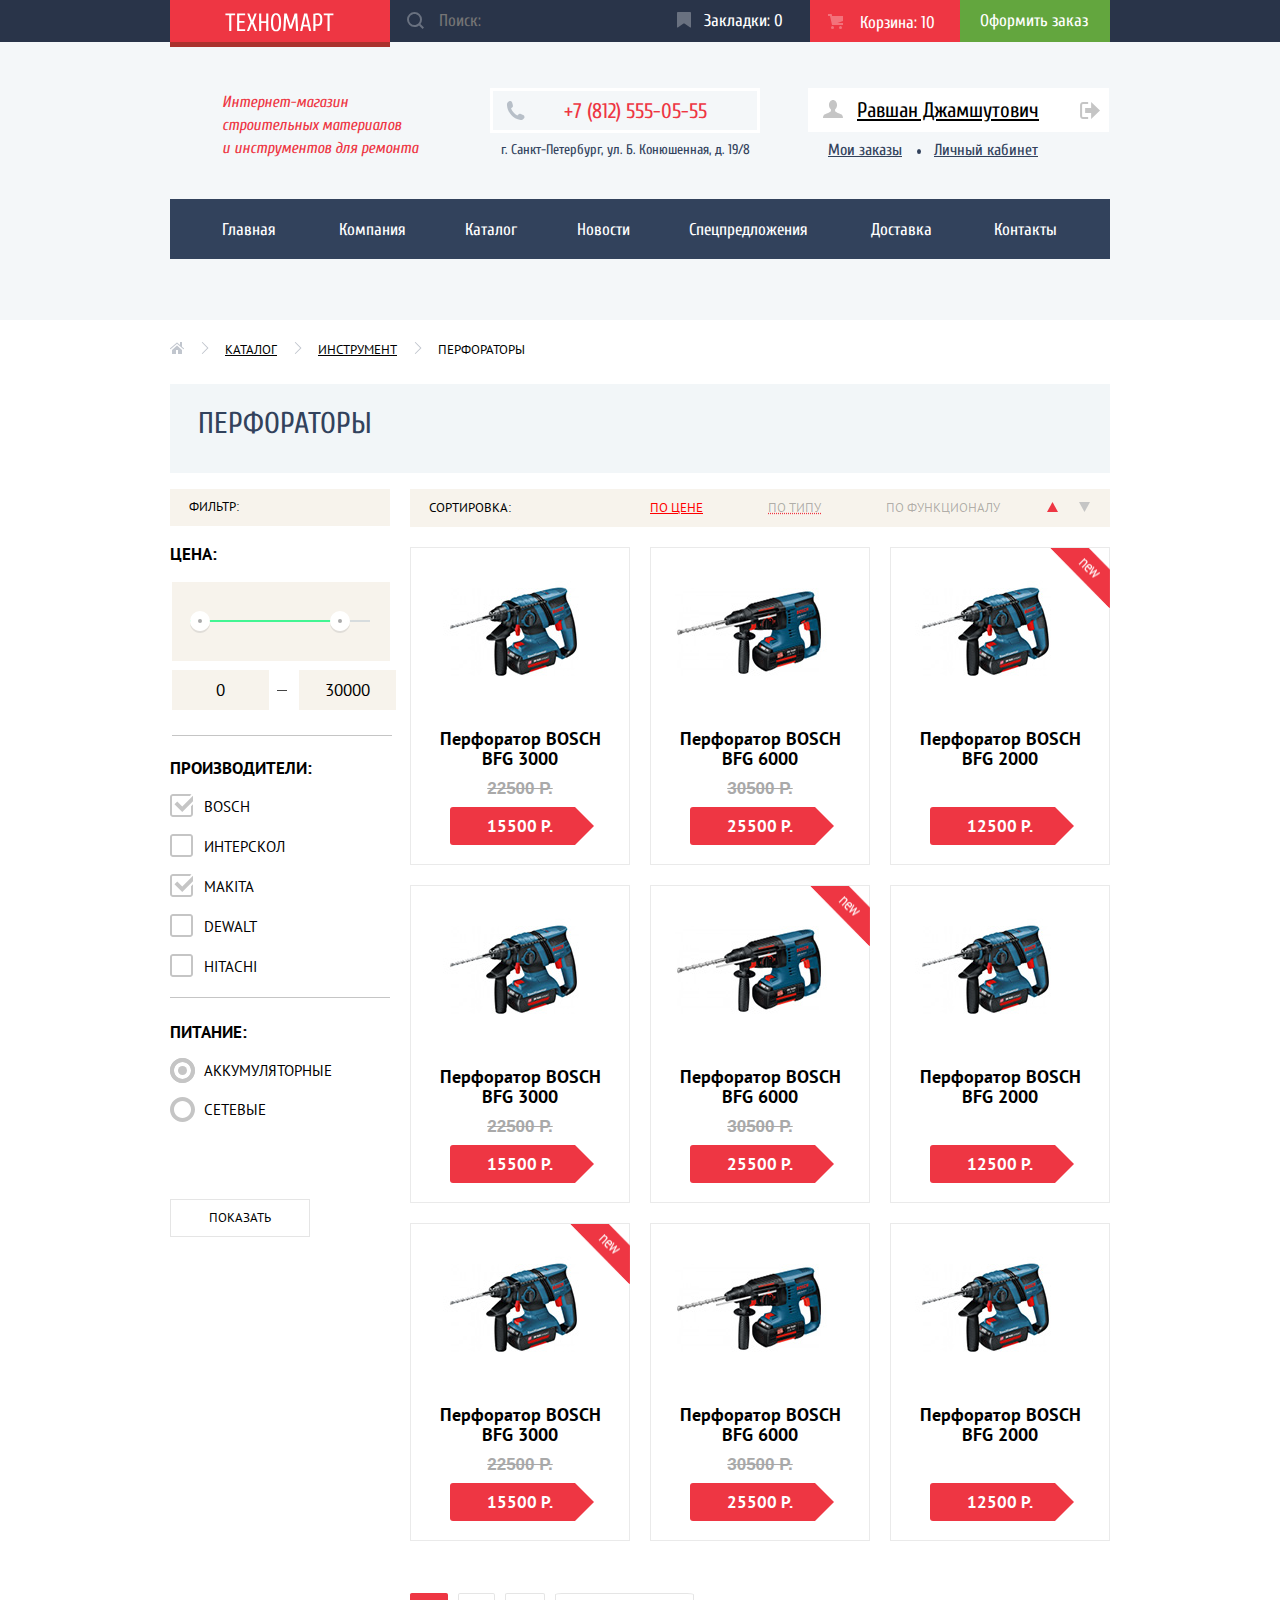
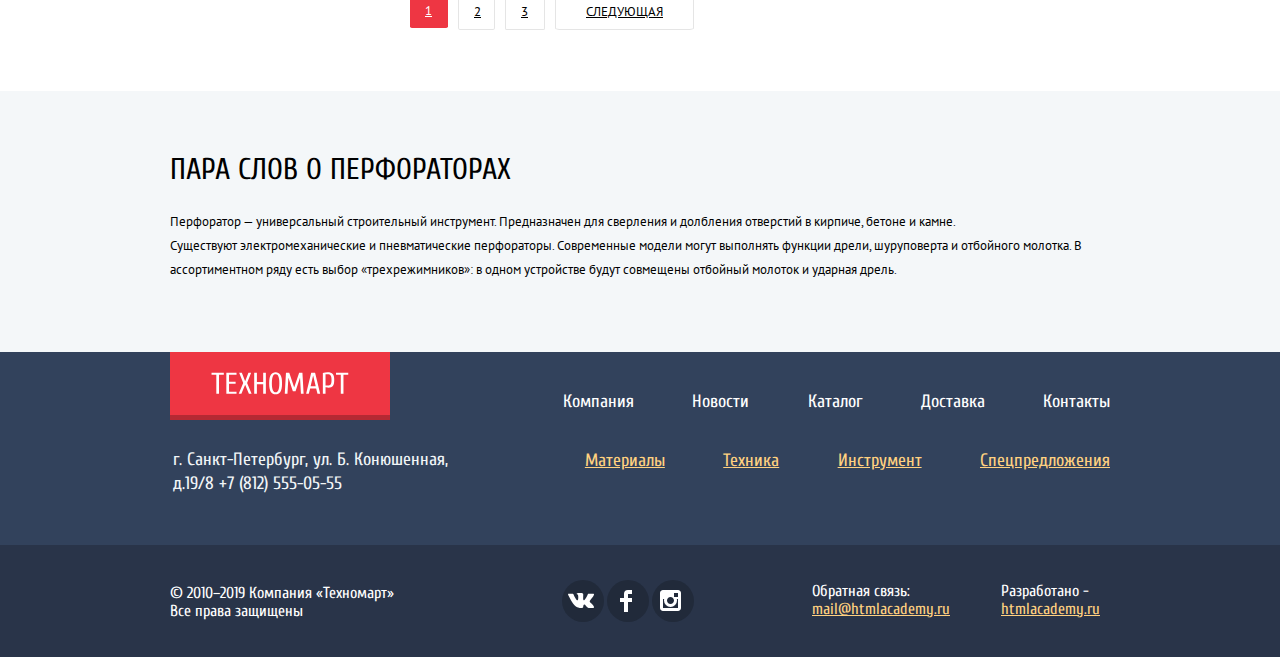
==== commit 57513722: "Исправление критерия Д25" ====
--- a/catalog.html
+++ b/catalog.html
@@ -10,7 +10,7 @@
 </head>
 
 <body>
-  <h1>Каталог перфораторов</h1>
+  <h1 class="display-none">Каталог перфораторов</h1>
   <header class="header">
     <div class="header-top">
       <div class="container">
@@ -478,11 +478,11 @@
           <img class="footer-logo-text" src="img/logo.svg" alt="Логотип компании «Техномарт»" width="138" height="23">
         </a>
         <ul class="footer-bot-navigation">
-          <li><a href="#">Компания</a></li>
-          <li><a href="#">Новости</a></li>
-          <li><a href="catalog.html">Каталог</a></li>
-          <li><a href="#">Доставка</a></li>
-          <li><a href="#">Контакты</a></li>
+          <li class="footer-bot-items"><a href="#">Компания</a></li>
+          <li class="footer-bot-items"><a href="#">Новости</a></li>
+          <li class="footer-bot-items"><a href="catalog.html">Каталог</a></li>
+          <li class="footer-bot-items"><a href="#">Доставка</a></li>
+          <li class="footer-bot-items"><a href="#">Контакты</a></li>
         </ul>
       </div>
       <div class="footer-middle">
--- a/css/style.css
+++ b/css/style.css
@@ -6,15 +6,6 @@
   background-color: white;
   background-repeat: no-repeat;
   min-width: 960px;
-}
-
-body h1 {
-  display: none;
-}
-
-a {
-  color: white;
-  text-decoration: none;
 }
 
 
@@ -148,6 +139,8 @@
   display: flex;
   padding-top: 12px;
   padding-right: 29px;
+  color: white;
+  text-decoration: none;
 }
 
 .cart-quantity {
@@ -159,6 +152,8 @@
   background: #ee3643;
   width: 150px;
   height: 42px;
+  color: white;
+  text-decoration: none;
 }
 
 .cart-catalog-icon {
@@ -181,6 +176,11 @@
 .order {
   padding-top: 12px;
   padding-left: 20px;
+}
+
+.order a {
+  color: white;
+  text-decoration: none;
 }
 
 .header-order-button:hover {
@@ -273,6 +273,7 @@
 }
 
 .login a {
+  text-decoration: none;
   color: black;
   font-size: 21px;
   line-height: 21px;
@@ -320,6 +321,7 @@
   color: black;
   font-size: 21px;
   line-height: 21px;
+  text-decoration: none;
 }
 
 .register-button {
@@ -395,11 +397,6 @@
 
 /*Стилизация навигационного меню*/
 
-nav ul {
-  padding: 0;
-  margin: 0;
-}
-
 .header-nav {
   display: flex;
   list-style: none;
@@ -418,7 +415,7 @@
 .header-nav a {
   color: white;
   font-size: 17px;
-  ;
+  text-decoration: none;
 }
 
 .header-nav li {
@@ -522,6 +519,8 @@
   width: 135px;
   height: 25px;
   padding-top: 13px;
+  color: white;
+  text-decoration: none;
 }
 
 .flag-material {
@@ -543,6 +542,11 @@
   margin-left: 53px;
 }
 
+.popular-product-item a {
+  color: white;
+  text-decoration: none;
+}
+
 .instrument {
   position: relative;
   display: flex;
@@ -584,6 +588,8 @@
   width: 135px;
   height: 25px;
   padding-top: 13px;
+  color: white;
+  text-decoration: none;
 }
 
 .main-top-slider {
@@ -645,12 +651,12 @@
 .slider-top-item {
   height: 266px;
   display: none;
-  background: no-repeat url("../img/slaider_back1.jpg") 0 0;
+  background: #695c53 no-repeat url("../img/slaider_back1.jpg") 0 0;
 }
 
 .slider-top-item-second {
   display: none;
-  background: no-repeat url("../img/slaider_back2.jpg") 0 0;
+  background: #695c53 no-repeat url("../img/slaider_back2.jpg") 0 0;
 }
 
 .slider-top-item {
@@ -721,6 +727,8 @@
   line-height: 18px;
   letter-spacing: normal;
   text-align: center;
+  color: white;
+  text-decoration: none;
 }
 
 .icon-left {
@@ -814,6 +822,8 @@
   width: 135px;
   height: 25px;
   padding-top: 13px;
+  color: white;
+  text-decoration: none;
 }
 
 .sale {
@@ -856,6 +866,8 @@
   width: 135px;
   height: 25px;
   padding-top: 13px;
+  color: white;
+  text-decoration: none;
 }
 
 .delivery {
@@ -898,6 +910,8 @@
   width: 135px;
   height: 25px;
   padding-top: 13px;
+  color: white;
+  text-decoration: none;
 }
 
 
@@ -1105,6 +1119,8 @@
 .left-side-description-button-article {
   display: block;
   padding-top: 12px;
+  color: white;
+  text-decoration: none;
 }
 
 .right-side-description-article {
@@ -1136,6 +1152,8 @@
   display: block;
   padding-top: 12px;
   padding-left: 7px;
+  color: white;
+  text-decoration: none;
 }
 
 
@@ -1181,6 +1199,11 @@
   justify-content: space-between;
   margin-top: 38px;
   list-style: none;
+}
+
+.footer-bot-items a {
+  color: white;
+  text-decoration: none;
 }
 
 .footer-middle-adress {
@@ -1973,6 +1996,11 @@
   margin-left: 68px;
   margin-top: 11px;
   text-transform: uppercase;
+}
+
+.popular-developer-item a {
+  color: white;
+  text-decoration: none;
 }
 
 .developers {
